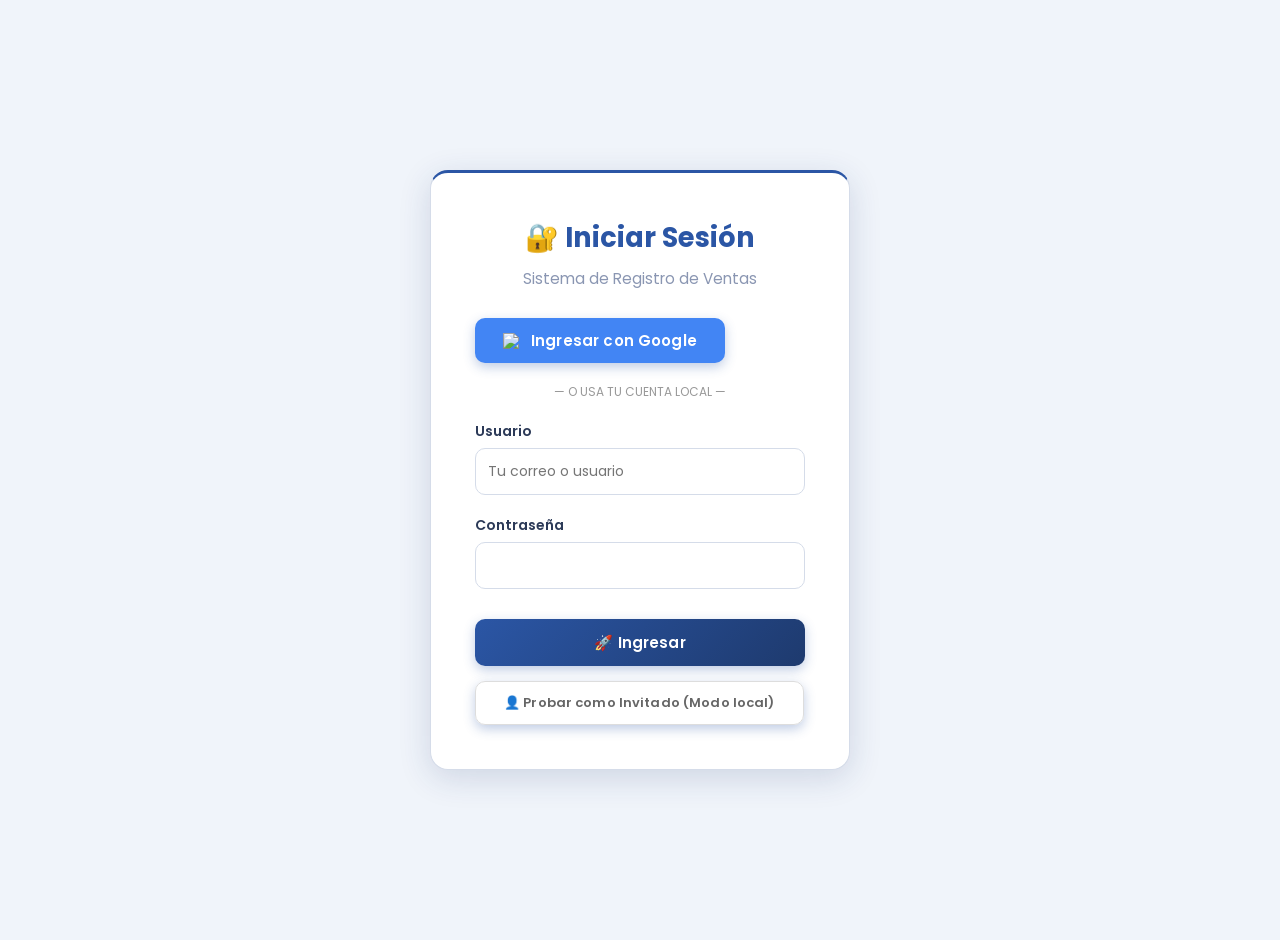
==== index.html @ 80080ee1 "Add files via upload" ====
<!DOCTYPE html>
<html lang="es">
<head>
    <meta charset="UTF-8">
    <meta name="viewport" content="width=device-width, initial-scale=1.0">
    <title>Sistema de Registro de Ventas - Tecnología (Integrado)</title>
    <link rel="preconnect" href="https://fonts.googleapis.com">
    <link rel="preconnect" href="https://fonts.gstatic.com" crossorigin>
    <link href="https://fonts.googleapis.com/css2?family=Inter:wght@400;500;600;700&family=Montserrat:wght@400;500;600;700&family=Poppins:wght@400;500;600;700;800&family=Roboto:wght@400;500;700&display=swap" rel="stylesheet">
    <script src="https://cdnjs.cloudflare.com/ajax/libs/xlsx/0.18.5/xlsx.full.min.js"></script>
    <script src="https://cdnjs.cloudflare.com/ajax/libs/jspdf/2.5.1/jspdf.umd.min.js"></script>
    <script src="https://cdn.jsdelivr.net/npm/chart.js@3.9.1/dist/chart.min.js"></script>
    <script src="https://cdn.jsdelivr.net/npm/sweetalert2@11"></script>
    <link rel="stylesheet" type="text/css" href="https://cdn.jsdelivr.net/npm/toastify-js/src/toastify.min.css">
    <script type="text/javascript" src="https://cdn.jsdelivr.net/npm/toastify-js"></script>
    <script src="https://www.gstatic.com/firebasejs/8.10.1/firebase-app.js"></script>
    <script src="https://www.gstatic.com/firebasejs/8.10.1/firebase-auth.js"></script>
    <script src="https://www.gstatic.com/firebasejs/8.10.1/firebase-firestore.js"></script>
    <style>
        /* ============================================================
           DESIGN SYSTEM — VARIABLES LIGHT/DARK
           ============================================================ */
        :root {
            /* Light Mode (default) */
            --bg-body:       #F0F4FA;
            --bg-container:  #FFFFFF;
            --bg-surface:    #F7F9FC;
            --bg-surface2:   #EEF2F8;
            --bg-header:     linear-gradient(135deg, #1E3A6E 0%, #2B56A5 100%);
            --bg-sidebar:    #FFFFFF;
            --bg-sidebar-hd: linear-gradient(135deg, #1E3A6E 0%, #2B56A5 100%);
            --bg-thead:      linear-gradient(135deg, #1E3A6E 0%, #2B56A5 100%);
            --bg-input:      #FFFFFF;
            --bg-card:       linear-gradient(145deg,#EEF4FF,#DDEAFF);
            --bg-tab-bar:    #F0F4FA;
            --bg-search:     #F0F4FA;
            --bg-autocomplete: #FFFFFF;
            --bg-reporte:    #FFFFFF;
            --bg-grafico:    #FFFFFF;
            --bg-rentab:     #FFFFFF;
            --bg-gasto-item: #FFFFFF;
            --bg-prod-rent:  #FFFFFF;
            --bg-cliente-card: #FFFFFF;
            --bg-cliente-stat: #F0F4FA;
            --bg-tag-bar:    #F0F4FA;
            --bg-compra-form:#EEF4FF;
            --bg-cot-tot:    linear-gradient(135deg,#F7F9FC,#EEF4FF);
            --bg-os-card:    #FFFFFF;
            --bg-btn-preset: #F0F4FA;
            --bg-btn-preset-hover: #E2E8F5;

            --border:        #D5DCE9;
            --border-focus:  #2B56A5;
            --border-table:  #E2E8F5;
            --border-tab-bar:#D5DCE9;
            --border-card:   rgba(43,86,165,0.12);

            --text-primary:  #1A2340;
            --text-secondary:#4A5878;
            --text-muted:    #8A96B2;
            --text-white:    #FFFFFF;
            --text-on-card:  #1A2340;
            --text-label:    #2C3A58;
            --text-link:     #2B56A5;
            --text-small:    #6B7897;

            --primary:       #2B56A5;
            --primary-dark:  #1E3A6E;
            --primary-light: #EEF4FF;
            --accent:        #3B82F6;
            --success:       #16A34A;
            --success-bg:    #DCFCE7;
            --warning:       #CA8A04;
            --warning-bg:    #FEF9C3;
            --danger:        #DC2626;
            --danger-bg:     #FEE2E2;
            --info:          #0284C7;
            --info-bg:       #E0F2FE;

            --shadow-sm:     0 1px 4px rgba(30,58,110,0.08);
            --shadow-md:     0 4px 16px rgba(30,58,110,0.12);
            --shadow-lg:     0 8px 32px rgba(30,58,110,0.16);
            --shadow-btn:    0 4px 12px rgba(43,86,165,0.30);
            --shadow-card:   0 4px 18px rgba(30,58,110,0.10);

            --radius-sm:     6px;
            --radius-md:     10px;
            --radius-lg:     14px;
            --radius-xl:     18px;

            --sidebar-item-hover-bg: #EEF4FF;
            --sidebar-item-hover-c:  #2B56A5;
            --sidebar-item-active-bg:#E0ECFF;
            --sidebar-item-active-c: #1E3A6E;
            --sidebar-item-active-bd:#2B56A5;

            --tr-hover:      #F0F5FF;
            --scroll-track:  #E8EDF6;
            --scroll-thumb:  #AABCE0;
            --toggle-bg:     #2B56A5;
        }

        [data-theme="dark"] {
            --bg-body:       #0B0E17;
            --bg-container:  #111827;
            --bg-surface:    #161E2E;
            --bg-surface2:   #1C2538;
            --bg-header:     linear-gradient(135deg, #050810 0%, #0D1526 100%);
            --bg-sidebar:    #111827;
            --bg-sidebar-hd: linear-gradient(135deg, #050810 0%, #0D1526 100%);
            --bg-thead:      linear-gradient(135deg, #0D1526 0%, #152040 100%);
            --bg-input:      #1C2538;
            --bg-card:       linear-gradient(145deg,#162036,#0F1829);
            --bg-tab-bar:    #0D1120;
            --bg-search:     #161E2E;
            --bg-autocomplete:#1C2538;
            --bg-reporte:    #161E2E;
            --bg-grafico:    #161E2E;
            --bg-rentab:     #161E2E;
            --bg-gasto-item: #1C2538;
            --bg-prod-rent:  #1C2538;
            --bg-cliente-card:#161E2E;
            --bg-cliente-stat:#1C2538;
            --bg-tag-bar:    #0D1120;
            --bg-compra-form:#1C2538;
            --bg-cot-tot:    linear-gradient(135deg,#1C2538,#162036);
            --bg-os-card:    #161E2E;
            --bg-btn-preset: #1C2538;
            --bg-btn-preset-hover: #232E45;

            --border:        #253047;
            --border-focus:  #4F8EF7;
            --border-table:  #253047;
            --border-tab-bar:#1E2D4A;
            --border-card:   rgba(79,142,247,0.12);

            --text-primary:  #E8EEF8;
            --text-secondary:#9AAAC8;
            --text-muted:    #5C6E90;
            --text-white:    #FFFFFF;
            --text-on-card:  #E8EEF8;
            --text-label:    #A8B8D8;
            --text-link:     #4F8EF7;
            --text-small:    #6C7E9C;

            --primary:       #4F8EF7;
            --primary-dark:  #2563EB;
            --primary-light: #162036;
            --accent:        #60A5FA;
            --success:       #22C55E;
            --success-bg:    #052E16;
            --warning:       #FBBF24;
            --warning-bg:    #1C1200;
            --danger:        #F87171;
            --danger-bg:     #1C0505;
            --info:          #38BDF8;
            --info-bg:       #0C1F2E;

            --shadow-sm:     0 1px 4px rgba(0,0,0,0.35);
            --shadow-md:     0 4px 16px rgba(0,0,0,0.45);
            --shadow-lg:     0 8px 40px rgba(0,0,0,0.55);
            --shadow-btn:    0 4px 16px rgba(37,99,235,0.40);
            --shadow-card:   0 4px 24px rgba(0,0,0,0.40);

            --sidebar-item-hover-bg: #1C2D4A;
            --sidebar-item-hover-c:  #4F8EF7;
            --sidebar-item-active-bg:#162036;
            --sidebar-item-active-c: #60A5FA;
            --sidebar-item-active-bd:#4F8EF7;

            --tr-hover:      #1A2540;
            --scroll-track:  #1C2538;
            --scroll-thumb:  #2E4070;
            --toggle-bg:     #4F8EF7;
        }

        /* ============================================================
           RESET & BASE
           ============================================================ */
        *{margin:0;padding:0;box-sizing:border-box;}
        html{scroll-behavior:smooth;}

        body{
            font-family:'Poppins','Segoe UI',Tahoma,sans-serif;
            background:var(--bg-body);
            min-height:100vh;
            padding:20px;
            color:var(--text-primary);
            transition:background 0.35s ease, color 0.35s ease;
        }

        /* Scrollbar */
        ::-webkit-scrollbar{width:7px;height:7px;}
        ::-webkit-scrollbar-track{background:var(--scroll-track);}
        ::-webkit-scrollbar-thumb{background:var(--scroll-thumb);border-radius:4px;}

        /* ============================================================
           THEME TOGGLE BUTTON
           ============================================================ */
        #theme-toggle-btn{
            position:absolute;top:20px;right:190px;
            background:rgba(255,255,255,0.15);
            border:2px solid rgba(255,255,255,0.5);
            color:white;
            padding:7px 14px;
            border-radius:50px;
            cursor:pointer;
            font-size:14px;
            font-family:'Poppins',sans-serif;
            font-weight:600;
            display:flex;align-items:center;gap:6px;
            transition:background 0.25s, box-shadow 0.25s;
            white-space:nowrap;
            z-index:10;
        }
        #theme-toggle-btn:hover{background:rgba(255,255,255,0.28);box-shadow:0 4px 12px rgba(0,0,0,0.25);transform:none;}
        .toggle-track{
            width:36px;height:20px;border-radius:10px;
            background:var(--toggle-bg);
            position:relative;transition:background 0.3s;
            border:2px solid rgba(255,255,255,0.4);
            flex-shrink:0;
        }
        .toggle-thumb{
            position:absolute;top:2px;left:2px;
            width:12px;height:12px;border-radius:50%;
            background:white;transition:left 0.3s;
        }
        [data-theme="dark"] .toggle-thumb{left:18px;}

        /* ============================================================
           CONTAINER & HEADER
           ============================================================ */
        .container{
            max-width:1600px;margin:0 auto;
            background:var(--bg-container);
            border-radius:var(--radius-xl);
            box-shadow:var(--shadow-lg);
            overflow:hidden;
            transition:background 0.35s ease;
            border:1px solid var(--border);
        }
        header{
            background:var(--bg-header);
            color:var(--text-white);
            padding:30px;
            text-align:center;
            position:relative;
        }
        header::after{
            content:'';position:absolute;bottom:0;left:0;right:0;height:3px;
            background:linear-gradient(90deg, transparent 0%, rgba(255,255,255,0.4) 50%, transparent 100%);
        }
        header h1{
            margin-bottom:5px;font-family:'Poppins',sans-serif;font-weight:700;
            font-size:1.8em;letter-spacing:-0.01em;
        }
        header p{opacity:0.8;font-size:0.95em;}
        .logo-superior{position:absolute;top:35px;left:110px;z-index:80;width:100px;height:100px;border-radius:50%;border:3px solid rgba(255,255,255,0.4);}

        /* ============================================================
           BUTTONS
           ============================================================ */
        button{
            background:linear-gradient(135deg, var(--primary) 0%, var(--primary-dark) 100%);
            color:var(--text-white);
            padding:11px 28px;border:none;
            border-radius:var(--radius-md);
            font-size:15px;font-weight:600;
            font-family:'Poppins',sans-serif;
            cursor:pointer;
            transition:transform 0.2s, box-shadow 0.2s, filter 0.2s;
            box-shadow:var(--shadow-btn);
            letter-spacing:0.01em;
        }
        button:hover{transform:translateY(-2px);filter:brightness(1.1);box-shadow:0 6px 20px rgba(43,86,165,0.38);}
        button:active{transform:translateY(0);filter:brightness(0.97);}

        .btn-secondary{
            background:linear-gradient(135deg,#6B7897 0%,#4A5878 100%);
            margin-left:10px;
            box-shadow:0 4px 12px rgba(74,88,120,0.25);
        }
        .btn-secondary:hover{box-shadow:0 6px 18px rgba(74,88,120,0.38);}

        .logout-btn{
            position:absolute;top:20px;right:20px;
            background:rgba(255,255,255,0.15);color:white;
            border:2px solid rgba(255,255,255,0.5);padding:8px 20px;
            border-radius:var(--radius-md);cursor:pointer;font-size:14px;font-weight:600;
            transition:all 0.3s;box-shadow:none;
        }
        .logout-btn:hover{background:white;color:var(--primary-dark);transform:none;box-shadow:var(--shadow-md);}

        .small-btn{
            background:linear-gradient(135deg,var(--success) 0%,#15803D 100%);
            padding:6px 10px;border-radius:var(--radius-sm);
            font-size:12px;margin-left:6px;
            box-shadow:0 2px 8px rgba(22,163,74,0.25);
        }
        .small-btn:hover{box-shadow:0 4px 12px rgba(22,163,74,0.38);}
        .small-btn.gray{
            background:linear-gradient(135deg,#6B7897 0%,#4A5878 100%);
            box-shadow:0 2px 8px rgba(74,88,120,0.20);
        }

        .delete-btn{
            background:linear-gradient(135deg,var(--danger) 0%,#B91C1C 100%);
            color:white;border:none;padding:6px 12px;
            border-radius:var(--radius-sm);cursor:pointer;font-size:12px;
            box-shadow:0 2px 8px rgba(220,38,38,0.25);
            transition:transform 0.15s,box-shadow 0.15s,filter 0.15s;
        }
        .delete-btn:hover{filter:brightness(1.1);transform:translateY(-1px);}

        .btn-pago{
            background:linear-gradient(135deg,var(--info) 0%,#0369A1 100%);
            color:white;padding:6px 12px;border:none;
            border-radius:var(--radius-sm);cursor:pointer;font-size:12px;margin-left:6px;
            box-shadow:0 2px 8px rgba(2,132,199,0.25);
        }
        .btn-pago:hover{filter:brightness(1.1);}

        /* ============================================================
           SIDEBAR
           ============================================================ */
        .menu-overlay{display:none;position:fixed;inset:0;background:rgba(0,0,0,0.55);z-index:999;animation:fadeIn 0.2s ease;backdrop-filter:blur(2px);}
        .menu-overlay.open{display:block;}

        .sidebar-menu{
            position:fixed;top:0;left:0;height:100%;width:300px;
            background:var(--bg-sidebar);
            z-index:1000;
            transform:translateX(-100%);
            transition:transform 0.3s cubic-bezier(0.4,0,0.2,1);
            display:flex;flex-direction:column;
            box-shadow:4px 0 30px rgba(0,0,0,0.3);
            font-family:'Poppins',sans-serif;
            border-right:1px solid var(--border);
        }
        .sidebar-menu.open{transform:translateX(0);}

        .sidebar-header{
            background:var(--bg-sidebar-hd);color:white;
            padding:22px 20px 20px;
            display:flex;align-items:center;justify-content:space-between;
        }
        .sidebar-header span{font-weight:700;font-size:1.05em;letter-spacing:0.01em;}

        .sidebar-close-btn{
            background:rgba(255,255,255,0.15);border:2px solid rgba(255,255,255,0.5);
            color:white;width:32px;height:32px;border-radius:8px;cursor:pointer;
            font-size:16px;padding:0;display:flex;align-items:center;justify-content:center;
            transition:background 0.2s;box-shadow:none;
        }
        .sidebar-close-btn:hover{background:rgba(255,255,255,0.30);transform:none;box-shadow:none;}

        .sidebar-nav{overflow-y:auto;flex:1;padding:10px 0;}

        .sidebar-item{
            display:flex;align-items:center;justify-content:space-between;
            padding:13px 22px;cursor:pointer;font-size:14px;font-weight:500;
            color:var(--text-secondary);border:none;background:transparent;width:100%;text-align:left;
            transition:background 0.15s,color 0.15s;
            border-left:3px solid transparent;
        }
        .sidebar-item:hover{
            background:var(--sidebar-item-hover-bg);
            color:var(--sidebar-item-hover-c);
            transform:none;box-shadow:none;
        }
        .sidebar-item.active{
            background:var(--sidebar-item-active-bg);
            color:var(--sidebar-item-active-c);
            border-left:3px solid var(--sidebar-item-active-bd);
            font-weight:700;
        }
        .sidebar-item .item-left{display:flex;align-items:center;gap:12px;}
        .sidebar-item .item-icon{font-size:1.1em;width:24px;text-align:center;}
        .sidebar-item .arrow{font-size:12px;color:var(--text-muted);}
        .sidebar-item.active .arrow{color:var(--sidebar-item-active-bd);}

        .menu-toggle-btn{
            position:absolute;top:20px;left:20px;
            background:rgba(255,255,255,0.15);border:2px solid rgba(255,255,255,0.5);
            color:white;padding:8px 14px;border-radius:var(--radius-md);cursor:pointer;
            font-size:20px;font-weight:600;transition:background 0.2s;
        }
        .menu-toggle-btn:hover{background:rgba(255,255,255,0.28);transform:none;box-shadow:none;}

        /* ============================================================
           TAB INDICATOR BAR
           ============================================================ */
        .tab-indicator-bar{
            background:var(--bg-tab-bar);
            border-bottom:1px solid var(--border-tab-bar);
            padding:13px 22px;
            display:flex;align-items:center;gap:10px;
            font-size:13px;font-weight:600;
            color:var(--primary);
            transition:background 0.35s,border-color 0.35s;
        }
        .tab-indicator-bar .tab-breadcrumb{color:var(--text-muted);font-weight:500;}
        .tab-indicator-bar .tab-breadcrumb span{color:var(--primary);font-weight:700;}
        .tab-indicator-bar .open-menu-link{
            margin-left:auto;background:var(--primary);color:white;border:none;
            padding:7px 16px;border-radius:var(--radius-sm);font-size:13px;
            cursor:pointer;font-weight:600;display:flex;align-items:center;gap:6px;
            box-shadow:var(--shadow-btn);
        }
        .tab-indicator-bar .open-menu-link:hover{filter:brightness(1.1);transform:none;box-shadow:var(--shadow-md);}

        /* ============================================================
           TAB CONTENT
           ============================================================ */
        .tabs{display:none;}.tab{display:none;}
        .tab-content{display:none;padding:32px;}
        .tab-content.active{display:block;}

        /* ============================================================
           FORMS & INPUTS
           ============================================================ */
        .form-group{margin-bottom:20px;position:relative;}
        .form-row{display:grid;grid-template-columns:1fr 1fr;gap:20px;margin-bottom:20px;}

        label{display:block;margin-bottom:6px;font-weight:600;color:var(--text-label);font-size:14px;}
        small{color:var(--text-small);font-size:12px;}

        input,select,textarea{
            width:100%;padding:11px 14px;
            border:1.5px solid var(--border);
            border-radius:var(--radius-sm);
            font-size:14px;font-family:'Poppins',sans-serif;
            background:var(--bg-input);
            color:var(--text-primary);
            transition:border-color 0.25s, box-shadow 0.25s, background 0.35s;
        }
        input:focus,select:focus,textarea:focus{
            outline:none;
            border-color:var(--border-focus);
            box-shadow:0 0 0 3px rgba(43,86,165,0.15);
        }
        [data-theme="dark"] input:focus,
        [data-theme="dark"] select:focus,
        [data-theme="dark"] textarea:focus{box-shadow:0 0 0 3px rgba(79,142,247,0.20);}
        textarea{resize:vertical;min-height:80px;}

        .error-input{border:2px solid var(--danger)!important;background:var(--danger-bg)!important;}
        .precio-inline{width:80px;border:none;background:transparent;font-weight:700;color:var(--success);}
        .precio-inline:focus{outline:2px solid var(--primary);background:var(--bg-surface);}

        /* ============================================================
           AUTOCOMPLETE
           ============================================================ */
        .autocomplete-items{
            position:absolute;border:1.5px solid var(--border);
            border-top:none;z-index:99;top:100%;left:0;right:0;
            max-height:200px;overflow-y:auto;
            background:var(--bg-autocomplete);
            border-radius:0 0 var(--radius-md) var(--radius-md);
            box-shadow:var(--shadow-md);
        }
        .autocomplete-items div{
            padding:10px 14px;cursor:pointer;
            background:var(--bg-autocomplete);
            border-bottom:1px solid var(--border);
            color:var(--text-primary);font-size:14px;
            transition:background 0.15s;
        }
        .autocomplete-items div:hover{background:var(--sidebar-item-hover-bg);}
        .autocomplete-active{background:var(--primary)!important;color:white!important;}

        /* ============================================================
           SEARCH / FILTER
           ============================================================ */
        .search-filter-container{
            background:var(--bg-search);padding:20px;
            border-radius:var(--radius-md);margin-bottom:20px;
            box-shadow:var(--shadow-sm);
            border:1px solid var(--border);
            transition:background 0.35s;
        }
        .filter-row{display:grid;grid-template-columns:repeat(auto-fit,minmax(200px,1fr));gap:15px;margin-top:15px;}
        .search-box{position:relative;}
        .search-box input{padding-left:38px;}
        .search-icon{position:absolute;left:12px;top:50%;transform:translateY(-50%);color:var(--text-muted);font-size:16px;}
        .results-counter{
            background:var(--primary);color:white;
            padding:7px 16px;border-radius:50px;
            display:inline-block;margin-top:10px;font-weight:600;font-size:13px;
            box-shadow:var(--shadow-btn);
        }

        /* ============================================================
           CARDS (summary cards)
           ============================================================ */
        .summary-cards{display:grid;grid-template-columns:repeat(auto-fit,minmax(220px,1fr));gap:20px;margin-bottom:28px;}

        .card{
            background:var(--bg-card);
            padding:22px;border-radius:var(--radius-lg);
            box-shadow:var(--shadow-card);
            border:1px solid var(--border-card);
            transition:transform 0.2s, box-shadow 0.2s, background 0.35s;
            position:relative;overflow:hidden;
        }
        .card::before{
            content:'';position:absolute;top:0;right:0;
            width:80px;height:80px;border-radius:50%;
            background:rgba(43,86,165,0.08);
            transform:translate(20px,-20px);
        }
        .card:hover{transform:translateY(-4px);box-shadow:var(--shadow-lg);}
        .card h3{color:var(--text-secondary);font-size:0.82em;margin-bottom:10px;text-transform:uppercase;letter-spacing:0.06em;font-weight:600;}
        .card .value{font-size:2em;font-weight:700;color:var(--primary);letter-spacing:-0.02em;}

        /* ============================================================
           TABLES
           ============================================================ */
        table{width:100%;border-collapse:collapse;margin-top:20px;border-radius:var(--radius-md);overflow:hidden;box-shadow:var(--shadow-sm);}
        thead{background:var(--bg-thead);color:white;}
        th,td{padding:13px 15px;text-align:left;border-bottom:1px solid var(--border-table);font-family:'Poppins',sans-serif;font-size:14px;}
        th{font-weight:600;letter-spacing:0.03em;font-size:13px;}
        tbody tr:hover{background:var(--tr-hover);}
        td[onclick]{transition:all 0.2s ease;}
        td[onclick]:hover{background:var(--primary-light)!important;}

        /* ============================================================
           TYPOGRAPHY
           ============================================================ */
        h2,h3,.section-title{font-family:'Poppins',sans-serif;}
        h2{color:var(--text-primary);font-size:1.4em;font-weight:700;}
        h3{color:var(--text-primary);}

        /* ============================================================
           MESSAGES
           ============================================================ */
        .success-msg{background:var(--success);color:white;padding:15px;border-radius:var(--radius-md);margin-bottom:20px;display:none;font-weight:500;}
        .success-msg.show{display:block;animation:slideDown 0.3s ease;}
        .error-message{background:var(--danger);color:white;padding:12px;border-radius:var(--radius-md);margin-bottom:20px;display:none;}

        @keyframes slideDown{from{opacity:0;transform:translateY(-10px);}to{opacity:1;transform:translateY(0);}}
        @keyframes fadeIn{from{opacity:0;}to{opacity:1;}}
        @keyframes pulse{0%,100%{opacity:1}50%{opacity:.4}}

        /* ============================================================
           LOGIN
           ============================================================ */
        .login-container{display:flex;align-items:center;justify-content:center;min-height:100vh;padding:20px;}
        .login-box{
            background:var(--bg-container);
            padding:44px;border-radius:var(--radius-xl);
            box-shadow:var(--shadow-lg);
            max-width:420px;width:100%;
            border:1px solid var(--border);
            border-top:3px solid var(--primary);
        }
        .login-box h1{color:var(--primary);margin-bottom:8px;text-align:center;font-size:1.7em;font-weight:700;}
        .login-box p{text-align:center;color:var(--text-muted);margin-bottom:28px;font-size:0.95em;}
        .login-form input{width:100%;padding:12px;border:1.5px solid var(--border);border-radius:var(--radius-md);font-size:14px;background:var(--bg-input);color:var(--text-primary);}
        .login-form button{width:100%;padding:12px;margin-top:10px;}

        /* ============================================================
           BADGES & STATUS
           ============================================================ */
        .badge{display:inline-block;padding:4px 10px;border-radius:50px;font-size:0.82em;font-weight:600;}
        .badge-success{background:var(--success-bg);color:var(--success);}
        .badge-warning{background:var(--warning-bg);color:var(--warning);}
        .badge-danger{background:var(--danger-bg);color:var(--danger);}
        .badge-info{background:var(--info-bg);color:var(--info);}

        .estado-pagado{background:var(--success-bg);color:var(--success);padding:4px 10px;border-radius:4px;font-weight:700;font-size:0.82em;}
        .estado-pendiente{background:var(--warning-bg);color:var(--warning);padding:4px 10px;border-radius:4px;font-weight:700;font-size:0.82em;}

        .dias-pendiente{padding:6px 12px;border-radius:var(--radius-sm);font-weight:600;display:inline-block;}
        .dias-nuevo{background:var(--info-bg);color:var(--info);}
        .dias-medio{background:var(--warning-bg);color:var(--warning);}
        .dias-alto{background:var(--danger-bg);color:var(--danger);}

        /* ============================================================
           CLIENTES
           ============================================================ */
        .cliente-card{
            background:var(--bg-cliente-card);border:1.5px solid var(--border);
            border-radius:var(--radius-md);padding:20px;margin-bottom:14px;
            transition:all 0.25s;position:relative;
        }
        .cliente-card:hover{border-color:var(--primary);box-shadow:var(--shadow-md);transform:translateY(-2px);}
        .cliente-header{display:flex;justify-content:space-between;align-items:center;margin-bottom:14px;flex-wrap:wrap;gap:10px;}
        .cliente-nombre{font-size:1.2em;font-weight:700;color:var(--text-primary);}
        .cliente-info{display:grid;grid-template-columns:repeat(auto-fit,minmax(150px,1fr));gap:10px;margin-bottom:14px;}
        .cliente-info-item{font-size:0.88em;color:var(--text-secondary);}
        .cliente-info-item strong{color:var(--text-primary);}
        .cliente-stats{display:grid;grid-template-columns:repeat(auto-fit,minmax(140px,1fr));gap:10px;margin:14px 0;}
        .cliente-stat{background:var(--bg-cliente-stat);padding:12px;border-radius:var(--radius-sm);text-align:center;border:1px solid var(--border);}
        .cliente-stat-label{font-size:0.82em;color:var(--text-muted);margin-bottom:4px;}
        .cliente-stat-value{font-size:1.4em;font-weight:700;color:var(--primary);}
        .cliente-stat-value.pendiente{color:var(--danger);}
        .cliente-actions{display:flex;gap:8px;flex-wrap:wrap;}

        /* ============================================================
           REPORTES
           ============================================================ */
        .reporte-container{
            background:var(--bg-reporte);padding:28px;border-radius:var(--radius-md);
            box-shadow:var(--shadow-sm);margin-bottom:28px;
            border:1px solid var(--border);
        }
        .date-range-selector{display:flex;gap:15px;align-items:center;margin-bottom:24px;flex-wrap:wrap;}
        .preset-buttons{display:flex;gap:8px;flex-wrap:wrap;}
        .preset-btn{
            background:var(--bg-btn-preset);color:var(--text-secondary);
            border:1.5px solid var(--border);padding:8px 16px;border-radius:var(--radius-md);
            font-size:13px;cursor:pointer;transition:all 0.2s;font-weight:600;
        }
        .preset-btn:hover{background:var(--bg-btn-preset-hover);border-color:var(--primary);}
        .preset-btn.active{background:var(--primary);color:white;border-color:var(--primary);box-shadow:var(--shadow-btn);}

        .comparacion-card{
            display:flex;justify-content:space-between;align-items:center;
            padding:20px;
            background:linear-gradient(135deg,var(--primary-dark) 0%, var(--primary) 100%);
            color:white;border-radius:var(--radius-md);margin-bottom:20px;
        }
        .indicador-crecimiento{display:flex;align-items:center;gap:8px;font-size:1.2em;font-weight:bold;}
        .indicador-crecimiento.positivo{color:#4ADE80;}
        .indicador-crecimiento.negativo{color:#F87171;}
        .indicador-crecimiento.neutral{color:rgba(255,255,255,0.7);}

        .grafico-container{
            background:var(--bg-grafico);padding:24px;border-radius:var(--radius-md);
            box-shadow:var(--shadow-sm);margin-bottom:24px;
            border:1px solid var(--border);
        }
        .grafico-titulo{font-size:1.1em;font-weight:600;color:var(--text-primary);margin-bottom:18px;display:flex;justify-content:space-between;align-items:center;}
        .grafico-wrapper{position:relative;height:350px;}
        .grafico-grid{display:grid;grid-template-columns:repeat(auto-fit,minmax(450px,1fr));gap:24px;margin-bottom:24px;}

        /* ============================================================
           GASTOS
           ============================================================ */
        .gasto-item{
            display:flex;justify-content:space-between;align-items:center;
            padding:14px;background:var(--bg-gasto-item);
            border:1.5px solid var(--border);border-radius:var(--radius-sm);
            margin-bottom:10px;transition:all 0.25s;
        }
        .gasto-item:hover{border-color:var(--danger);box-shadow:var(--shadow-sm);}
        .gasto-categoria{display:inline-block;padding:4px 12px;border-radius:50px;font-size:0.82em;font-weight:600;background:var(--bg-surface2);color:var(--text-secondary);}
        .gasto-categoria.alquiler{background:var(--warning-bg);color:var(--warning);}
        .gasto-categoria.servicios{background:var(--info-bg);color:var(--info);}
        .gasto-categoria.sueldos{background:var(--danger-bg);color:var(--danger);}
        .gasto-categoria.compras{background:var(--success-bg);color:var(--success);}
        .gasto-categoria.mantenimiento{background:#EDE9FE;color:#7C3AED;}
        [data-theme="dark"] .gasto-categoria.mantenimiento{background:#1E1040;color:#A78BFA;}
        .gasto-categoria.otros{background:var(--bg-surface2);color:var(--text-secondary);}

        /* ============================================================
           RENTABILIDAD
           ============================================================ */
        .rentabilidad-grid{display:grid;grid-template-columns:repeat(auto-fit,minmax(280px,1fr));gap:20px;margin-bottom:28px;}
        .rentabilidad-card{
            background:var(--bg-rentab);padding:20px;border-radius:var(--radius-md);
            box-shadow:var(--shadow-sm);border-left:4px solid var(--primary);
            border:1px solid var(--border);border-left:4px solid var(--primary);
            transition:transform 0.2s,box-shadow 0.2s;
        }
        .rentabilidad-card:hover{transform:translateY(-2px);box-shadow:var(--shadow-md);}
        .rentabilidad-label{font-size:0.88em;color:var(--text-muted);margin-bottom:8px;}
        .rentabilidad-valor{font-size:2em;font-weight:700;color:var(--text-primary);}
        .rentabilidad-valor.positivo{color:var(--success);}
        .rentabilidad-valor.negativo{color:var(--danger);}

        .producto-rentable{
            display:flex;justify-content:space-between;align-items:center;
            padding:14px;background:var(--bg-prod-rent);
            border:1.5px solid var(--border);border-radius:var(--radius-sm);
            margin-bottom:10px;transition:all 0.25s;
        }
        .producto-rentable:hover{border-color:var(--success);box-shadow:var(--shadow-sm);}
        .producto-rentable .ganancia{font-size:1.2em;font-weight:700;color:var(--success);}

        .progress-bar-container{width:100%;height:26px;background:var(--bg-surface2);border-radius:50px;overflow:hidden;position:relative;}
        .progress-bar-fill{height:100%;background:linear-gradient(135deg,var(--success) 0%,#10B981 100%);display:flex;align-items:center;justify-content:center;color:white;font-weight:600;font-size:13px;transition:width 0.5s ease;}
        .progress-bar-fill.warning{background:linear-gradient(135deg,#F59E0B 0%,#D97706 100%);}
        .progress-bar-fill.danger{background:linear-gradient(135deg,var(--danger) 0%,#B91C1C 100%);}

        /* ============================================================
           ÓRDENES DE SERVICIO
           ============================================================ */
        .os-foto-thumb{position:relative;width:90px;height:90px;border-radius:var(--radius-sm);overflow:hidden;border:2px solid var(--border);cursor:pointer;transition:transform 0.2s,box-shadow 0.2s;}
        .os-foto-thumb:hover{transform:scale(1.05);box-shadow:var(--shadow-md);}
        .os-foto-thumb img{width:100%;height:100%;object-fit:cover;display:block;}
        .os-foto-thumb .os-foto-del{position:absolute;top:3px;right:3px;background:rgba(220,38,38,0.88);color:white;border:none;border-radius:50%;width:20px;height:20px;font-size:11px;cursor:pointer;display:flex;align-items:center;justify-content:center;font-weight:700;line-height:1;padding:0;transition:background 0.15s;}
        .os-foto-thumb .os-foto-del:hover{background:var(--danger);transform:none;box-shadow:none;}
        #os-lightbox{display:none;position:fixed;inset:0;background:rgba(0,0,0,0.92);z-index:9999;align-items:center;justify-content:center;flex-direction:column;}
        #os-lightbox.open{display:flex;}
        #os-lightbox img{max-width:90vw;max-height:82vh;border-radius:var(--radius-md);box-shadow:0 8px 40px rgba(0,0,0,0.7);}
        #os-lightbox-close{position:absolute;top:18px;right:22px;background:rgba(255,255,255,0.12);border:2px solid rgba(255,255,255,0.4);color:white;font-size:22px;border-radius:var(--radius-sm);padding:4px 12px;cursor:pointer;font-weight:700;}
        #os-lightbox-nav{display:flex;gap:20px;margin-top:14px;}
        #os-lightbox-nav button{background:rgba(255,255,255,0.12);border:2px solid rgba(255,255,255,0.3);color:white;padding:8px 22px;border-radius:var(--radius-sm);font-size:16px;cursor:pointer;}
        #os-lightbox-nav button:hover{background:rgba(255,255,255,0.22);transform:none;box-shadow:none;}
        #os-lightbox-counter{color:rgba(255,255,255,0.6);font-size:13px;margin-top:8px;}
        .os-estado{display:inline-block;padding:4px 10px;border-radius:50px;font-size:0.8em;font-weight:700;}
        .os-orden-card{
            background:var(--bg-os-card);border:1.5px solid var(--border);
            border-radius:var(--radius-md);padding:18px 20px;margin-bottom:12px;
            transition:all 0.22s;position:relative;
        }
        .os-orden-card:hover{border-color:var(--primary);box-shadow:var(--shadow-md);transform:translateY(-2px);}
        .os-orden-card.estado-Listo{border-left:4px solid var(--success);}
        .os-orden-card.estado-Entregado{border-left:4px solid #10B981;opacity:0.85;}
        .os-orden-card.estado-Pendiente{border-left:4px solid var(--warning);}

        /* ============================================================
           MÓDULOS EXTRA
           ============================================================ */
        .compra-item-form{display:grid;grid-template-columns:120px 1fr 80px 100px auto;gap:10px;align-items:end;margin-bottom:12px;padding:12px;background:var(--bg-compra-form);border-radius:var(--radius-sm);border:1px solid var(--border);}
        .cot-totales{background:var(--bg-cot-tot);padding:15px;border-radius:var(--radius-md);margin-top:10px;border:1px solid var(--border);}
        .cot-totales div{display:flex;justify-content:space-between;margin-bottom:6px;color:var(--text-primary);}
        .cot-totales .total-final{font-size:1.15em;font-weight:700;color:var(--primary);border-top:1.5px solid var(--border);padding-top:8px;margin-top:6px;}

        /* Swal buttons */
        .swal-btn-combinar{background:linear-gradient(135deg,var(--success) 0%,#10B981 100%)!important;border:none!important;}
        .swal-btn-reemplazar{background:linear-gradient(135deg,#F59E0B 0%,#D97706 100%)!important;border:none!important;}
        .swal-btn-cancelar{background:linear-gradient(135deg,var(--danger) 0%,#B91C1C 100%)!important;border:none!important;}

        /* Hidden */
        .hidden{display:none!important;}

        /* ============================================================
           GENERADOR DE SKU
           ============================================================ */
        .sku-generator-grid{display:grid;grid-template-columns:repeat(auto-fit,minmax(280px,1fr));gap:18px;margin-bottom:22px;}
        .sku-field-wrap{position:relative;}
        .sku-field-wrap label{display:block;font-weight:600;font-size:13px;color:var(--text-label);margin-bottom:5px;}
        .sku-field-wrap input{width:100%;padding:10px 14px;border:1.5px solid var(--border);border-radius:var(--radius-sm);font-size:14px;font-family:'Poppins',sans-serif;background:var(--bg-input);color:var(--text-primary);text-transform:uppercase;transition:border-color 0.25s,box-shadow 0.25s;}
        .sku-field-wrap input:focus{outline:none;border-color:var(--border-focus);box-shadow:0 0 0 3px rgba(43,86,165,0.15);}
        .sku-suggestions{position:absolute;top:100%;left:0;right:0;background:var(--bg-autocomplete);border:1.5px solid var(--border);border-top:none;border-radius:0 0 var(--radius-md) var(--radius-md);max-height:220px;overflow-y:auto;z-index:200;box-shadow:var(--shadow-md);display:none;}
        .sku-suggestions div{padding:9px 14px;cursor:pointer;font-size:13px;color:var(--text-primary);border-bottom:1px solid var(--border);transition:background 0.12s;text-transform:uppercase;}
        .sku-suggestions div:hover,.sku-suggestions div.active{background:var(--sidebar-item-hover-bg);color:var(--primary);}
        .sku-result-box{background:var(--bg-card);border:2px solid var(--primary);border-radius:var(--radius-lg);padding:24px 28px;margin-bottom:20px;display:flex;align-items:center;justify-content:space-between;flex-wrap:wrap;gap:14px;}
        .sku-result-label{font-size:13px;color:var(--text-muted);font-weight:600;margin-bottom:4px;}
        .sku-result-code{font-size:1.55em;font-weight:800;color:var(--primary);font-family:'Poppins',sans-serif;letter-spacing:0.04em;word-break:break-all;}
        .sku-actions{display:flex;gap:10px;flex-wrap:wrap;margin-bottom:20px;}
        .sku-btn-copy{background:linear-gradient(135deg,var(--success),#15803D);padding:10px 22px;border-radius:var(--radius-md);font-size:14px;font-weight:700;cursor:pointer;transition:all 0.2s;box-shadow:0 4px 12px rgba(22,163,74,0.3);}
        .sku-btn-copy:hover{filter:brightness(1.1);transform:translateY(-2px);}
        .sku-history{margin-top:24px;}
        .sku-history h3{font-size:15px;font-weight:700;color:var(--text-primary);margin-bottom:12px;}
        .sku-history-list{display:flex;flex-wrap:wrap;gap:8px;}
        .sku-chip{background:var(--primary-light);color:var(--primary);padding:6px 14px;border-radius:50px;font-size:13px;font-weight:700;cursor:pointer;border:1.5px solid var(--border-card);transition:all 0.15s;}
        .sku-chip:hover{background:var(--primary);color:white;}
        .sku-preview-table{width:100%;border-collapse:collapse;font-size:13px;margin-top:14px;}
        .sku-preview-table th{background:var(--bg-thead);color:white;padding:9px 12px;text-align:left;font-weight:600;}
        .sku-preview-table td{padding:9px 12px;border-bottom:1px solid var(--border-table);color:var(--text-primary);vertical-align:middle;}
        .sku-preview-table tr:hover td{background:var(--tr-hover);}
        .sku-badge{display:inline-block;background:var(--primary-light);color:var(--primary);padding:2px 10px;border-radius:50px;font-weight:700;font-size:12px;}

        /* ============================================================
           RESPONSIVE
           ============================================================ */
        @media(max-width:768px){
            .form-row{grid-template-columns:1fr;}
            header h1{font-size:1.3em;}
            table{font-size:12px;}
            th,td{padding:8px 5px;}
            .logout-btn{position:static;display:block;margin:10px auto 0;width:150px;}
            #theme-toggle-btn{position:static;margin-top:10px;display:inline-flex;}
        }
    </style>
</head>
<body>

    <div id="login-screen" class="login-container">
        <div class="login-box">
            <h1>🔐 Iniciar Sesión</h1>
            <p>Sistema de Registro de Ventas</p>
            <button onclick="Auth.loginConGoogle()" style="background:#4285F4;color:white;border:none;margin-bottom:20px;display:flex;align-items:center;justify-content:center;gap:10px;">
                <img src="https://cdn-icons-png.flaticon.com/512/2991/2991148.png" width="18"> Ingresar con Google
            </button>
            <div style="text-align:center;margin-bottom:20px;color:#999;font-size:12px;">— O USA TU CUENTA LOCAL —</div>
            <div id="error-login" class="error-message">Usuario o contraseña incorrectos</div>
            <form id="loginForm" class="login-form">
                <div class="form-group"><label for="username">Usuario</label><input type="text" id="username" placeholder="Tu correo o usuario"></div>
                <div class="form-group"><label for="password">Contraseña</label><input type="password" id="password"></div>
                <button type="submit">🚀 Ingresar</button>
            </form>
            <button onclick="Auth.entrarComoInvitado()" style="background:transparent;color:#666;border:1px solid #ddd;margin-top:15px;font-size:13px;">👤 Probar como Invitado (Modo local)</button>
        </div>
    </div>
    <div id="pending-screen" class="login-container hidden">
        <div class="login-box" style="max-width:480px;text-align:center;">
            <div style="font-size:4em;margin-bottom:15px;">⏳</div>
            <h1 style="color:#fd7e14;font-size:1.6em;margin-bottom:10px;">Acceso Pendiente</h1>
            <p style="color:#555;margin-bottom:20px;">Tu cuenta está esperando aprobación del administrador.</p>
            <div id="pending-user-info" style="background:#fff3cd;border:1px solid #ffc107;border-radius:10px;padding:15px;margin-bottom:20px;font-size:0.9em;color:#856404;"></div>
            <button onclick="Auth.cerrarSesion()" style="background:linear-gradient(135deg,#6c757d,#495057);width:100%;">🚪 Cerrar Sesión</button>
        </div>
    </div>
    <div id="denied-screen" class="login-container hidden">
        <div class="login-box" style="max-width:480px;text-align:center;">
            <div style="font-size:4em;margin-bottom:15px;">🚫</div>
            <h1 style="color:#dc3545;font-size:1.6em;margin-bottom:10px;">Acceso Denegado</h1>
            <p style="color:#555;margin-bottom:20px;">Tu solicitud de acceso fue rechazada por el administrador.</p>
            <div id="denied-user-info" style="background:#f8d7da;border:1px solid #f5c2c7;border-radius:10px;padding:15px;margin-bottom:20px;font-size:0.9em;color:#721c24;"></div>
            <button onclick="Auth.cerrarSesion()" style="background:linear-gradient(135deg,#dc3545,#c82333);width:100%;">🚪 Cerrar Sesión</button>
        </div>
    </div>
    <div id="main-screen" class="hidden">
        <div class="container">
            <header>
                <button class="menu-toggle-btn" onclick="SidebarMenu.toggle()" title="Menú">☰</button>
                <h1>📊 Sistema de Registro de Ventas</h1>
                <p>Gestión de Tecnología</p>
                <button class="logout-btn" onclick="Auth.cerrarSesion()">🚪 Cerrar Sesión</button>
                <button id="theme-toggle-btn" onclick="ThemeManager.toggle()" title="Cambiar modo">
                    <span id="theme-icon">🌙</span>
                    <span id="theme-label">Modo Oscuro</span>
                    <span class="toggle-track"><span class="toggle-thumb"></span></span>
                </button>
                <div id="firebase-sync-indicator" style="display:none;position:absolute;bottom:10px;right:20px;background:rgba(255,255,255,0.2);color:white;padding:5px 14px;border-radius:20px;font-size:12px;font-weight:600;align-items:center;gap:6px;">
                    <span style="display:inline-block;width:8px;height:8px;background:#7df;border-radius:50%;animation:pulse 1s infinite;"></span>
                    Sincronizando...
                </div>
            </header>

            <div class="menu-overlay" id="menuOverlay" onclick="SidebarMenu.close()"></div>
            <nav class="sidebar-menu" id="sidebarMenu">
                <div class="sidebar-header">
                    <span>📊 Menú Principal</span>
                    <button class="sidebar-close-btn" onclick="SidebarMenu.close()">✕</button>
                </div>
                <div class="sidebar-nav">
                    <button class="sidebar-item active" id="sidebarTab-registro" onclick="SidebarMenu.selectTab('registro')"><span class="item-left"><span class="item-icon">📝</span> Registro</span><span class="arrow">›</span></button>
                    <button class="sidebar-item" id="sidebarTab-historial" onclick="SidebarMenu.selectTab('historial')"><span class="item-left"><span class="item-icon">📋</span> Historial</span><span class="arrow">›</span></button>
                    <button class="sidebar-item" id="sidebarTab-cuentas-cobrar" onclick="SidebarMenu.selectTab('cuentas-cobrar')"><span class="item-left"><span class="item-icon">💰</span> Cuentas por Cobrar</span><span class="arrow">›</span></button>
                    <button class="sidebar-item" id="sidebarTab-clientes" onclick="SidebarMenu.selectTab('clientes')"><span class="item-left"><span class="item-icon">👥</span> Clientes</span><span class="arrow">›</span></button>
                    <button class="sidebar-item" id="sidebarTab-reportes" onclick="SidebarMenu.selectTab('reportes')"><span class="item-left"><span class="item-icon">📊</span> Reportes</span><span class="arrow">›</span></button>
                    <button class="sidebar-item" id="sidebarTab-gastos" onclick="SidebarMenu.selectTab('gastos')"><span class="item-left"><span class="item-icon">💸</span> Gastos</span><span class="arrow">›</span></button>
                    <button class="sidebar-item" id="sidebarTab-rentabilidad" onclick="SidebarMenu.selectTab('rentabilidad')"><span class="item-left"><span class="item-icon">📈</span> Rentabilidad</span><span class="arrow">›</span></button>
                    <button class="sidebar-item" id="sidebarTab-resumen" onclick="SidebarMenu.selectTab('resumen')"><span class="item-left"><span class="item-icon">📊</span> Resumen</span><span class="arrow">›</span></button>
                    <button class="sidebar-item" id="sidebarTab-inventario" onclick="SidebarMenu.selectTab('inventario')"><span class="item-left"><span class="item-icon">📦</span> Inventario</span><span class="arrow">›</span></button>
                    <button class="sidebar-item" id="sidebarTab-ordenes-servicio" onclick="SidebarMenu.selectTab('ordenes-servicio')"><span class="item-left"><span class="item-icon">🔧</span> Órdenes de Servicio</span><span class="arrow">›</span></button>
                    <button class="sidebar-item" id="sidebarTab-proveedores" onclick="SidebarMenu.selectTab('proveedores')"><span class="item-left"><span class="item-icon">🏭</span> Proveedores</span><span class="arrow">›</span></button>
                    <button class="sidebar-item" id="sidebarTab-compras" onclick="SidebarMenu.selectTab('compras')"><span class="item-left"><span class="item-icon">🛒</span> Compras</span><span class="arrow">›</span></button>
                    <button class="sidebar-item" id="sidebarTab-devoluciones" onclick="SidebarMenu.selectTab('devoluciones')"><span class="item-left"><span class="item-icon">↩️</span> Devoluciones</span><span class="arrow">›</span></button>
                    <button class="sidebar-item" id="sidebarTab-cotizaciones" onclick="SidebarMenu.selectTab('cotizaciones')"><span class="item-left"><span class="item-icon">📄</span> Cotizaciones</span><span class="arrow">›</span></button>
                    <button class="sidebar-item" id="sidebarTab-cierre-caja" onclick="SidebarMenu.selectTab('cierre-caja')"><span class="item-left"><span class="item-icon">🏧</span> Cierre de Caja</span><span class="arrow">›</span></button>
                    <button class="sidebar-item solo-admin" id="sidebarTab-usuarios" onclick="SidebarMenu.selectTab('usuarios')"><span class="item-left"><span class="item-icon">👨‍💼</span> Gestión de Usuarios</span><span class="arrow">›</span></button>
                </div>
            </nav>

            <div class="tab-indicator-bar">
                <span class="tab-breadcrumb">Sección actual: <span id="currentTabName">Registro</span></span>
                <button class="open-menu-link" onclick="SidebarMenu.open()">☰ Cambiar sección</button>
            </div>
            <!-- TAB: REGISTRO -->
            <div id="registro" class="tab-content active">
                <div class="success-msg" id="success-msg">✅ Venta registrada correctamente</div>
                <form id="ventaForm">
                    <div class="form-row">
                        <div class="form-group"><label for="fecha">Fecha *</label><input type="date" id="fecha" required></div>
                        <div class="form-group"><label for="categoria">Categoría *</label>
                            <select id="categoria" required><option value="">Seleccionar...</option><option>Laptops</option><option>Desktops</option><option>Accesorios</option><option>Periféricos</option><option>Componentes</option><option>Servicios</option><option>Otros</option></select>
                        </div>
                    </div>
                    <div class="form-group">
                        <label for="sku">SKU (Código de Producto)</label>
                        <div style="display:flex;gap:8px;align-items:center;">
                            <input type="text" id="sku" placeholder="Ej: SAMSUNG-LAPTOP-512GB-NEGRO" style="text-transform:uppercase;flex:1;">
                            <button type="button" onclick="SkuGen.togglePanel()" style="white-space:nowrap;padding:10px 16px;font-size:13px;background:linear-gradient(135deg,#7C3AED,#5B21B6);box-shadow:0 4px 12px rgba(124,58,237,0.3);">🏷️ Generar SKU</button>
                        </div>
                        <small>Escribe un SKU o usa el generador para crearlo automáticamente.</small>
                        <!-- PANEL INLINE GENERADOR DE SKU -->
                        <div id="sku-inline-panel" style="display:none;margin-top:14px;padding:20px;border:2px solid #7C3AED;border-radius:12px;background:var(--bg-surface);position:relative;">
                            <div style="display:flex;justify-content:space-between;align-items:center;margin-bottom:14px;">
                                <strong style="color:#7C3AED;font-size:14px;">🏷️ Generador de SKU</strong>
                                <div id="sku-inline-output" style="font-size:1.1em;font-weight:800;color:#7C3AED;font-family:'Poppins',sans-serif;letter-spacing:0.04em;flex:1;text-align:center;padding:0 10px;word-break:break-all;">—</div>
                                <div style="display:flex;gap:8px;">
                                    <button type="button" onclick="SkuGen.aplicarARegistro()" style="padding:8px 16px;font-size:13px;background:linear-gradient(135deg,#7C3AED,#5B21B6);">✅ Aplicar</button>
                                    <button type="button" onclick="SkuGen.limpiarPanel()" class="btn-secondary" style="padding:8px 12px;font-size:13px;">🔄</button>
                                </div>
                            </div>
                            <div style="display:grid;grid-template-columns:repeat(auto-fit,minmax(200px,1fr));gap:12px;">
                                <div class="sku-field-wrap"><label>🏢 Marca</label><input type="text" id="skup-marca" placeholder="SAMSUNG" oninput="SkuGen.onPanelInput(this,'marca')" onkeydown="SkuGen.onKey(event,'marca',true)" onfocus="SkuGen.showSuggestions('marca',true)" onblur="SkuGen.hideSuggestions('marca',true)"><div class="sku-suggestions" id="sugp-marca"></div></div>
                                <div class="sku-field-wrap"><label>📦 Producto</label><input type="text" id="skup-producto" placeholder="LAPTOP" oninput="SkuGen.onPanelInput(this,'producto')" onkeydown="SkuGen.onKey(event,'producto',true)" onfocus="SkuGen.showSuggestions('producto',true)" onblur="SkuGen.hideSuggestions('producto',true)"><div class="sku-suggestions" id="sugp-producto"></div></div>
                                <div class="sku-field-wrap"><label>📐 Unidad</label><input type="text" id="skup-unidad" placeholder="UNIDAD" oninput="SkuGen.onPanelInput(this,'unidad')" onkeydown="SkuGen.onKey(event,'unidad',true)" onfocus="SkuGen.showSuggestions('unidad',true)" onblur="SkuGen.hideSuggestions('unidad',true)"><div class="sku-suggestions" id="sugp-unidad"></div></div>
                                <div class="sku-field-wrap"><label>🎨 Color</label><input type="text" id="skup-color" placeholder="NEGRO" oninput="SkuGen.onPanelInput(this,'color')" onkeydown="SkuGen.onKey(event,'color',true)" onfocus="SkuGen.showSuggestions('color',true)" onblur="SkuGen.hideSuggestions('color',true)"><div class="sku-suggestions" id="sugp-color"></div></div>
                                <div class="sku-field-wrap"><label>🔌 Tipo</label><input type="text" id="skup-tipo" placeholder="INALAMBRICO" oninput="SkuGen.onPanelInput(this,'tipo')" onkeydown="SkuGen.onKey(event,'tipo',true)" onfocus="SkuGen.showSuggestions('tipo',true)" onblur="SkuGen.hideSuggestions('tipo',true)"><div class="sku-suggestions" id="sugp-tipo"></div></div>
                                <div class="sku-field-wrap"><label>🔢 Modelo</label><input type="text" id="skup-modelo" placeholder="PRO" oninput="SkuGen.onPanelInput(this,'modelo')" onkeydown="SkuGen.onKey(event,'modelo',true)" onfocus="SkuGen.showSuggestions('modelo',true)" onblur="SkuGen.hideSuggestions('modelo',true)"><div class="sku-suggestions" id="sugp-modelo"></div></div>
                                <div class="sku-field-wrap"><label>⚡ Voltaje/Watts</label><input type="text" id="skup-voltaje" placeholder="65W" oninput="SkuGen.onPanelInput(this,'voltaje')" onkeydown="SkuGen.onKey(event,'voltaje',true)" onfocus="SkuGen.showSuggestions('voltaje',true)" onblur="SkuGen.hideSuggestions('voltaje',true)"><div class="sku-suggestions" id="sugp-voltaje"></div></div>
                                <div class="sku-field-wrap"><label>💾 Capacidad</label><input type="text" id="skup-capacidad" placeholder="512GB" oninput="SkuGen.onPanelInput(this,'capacidad')" onkeydown="SkuGen.onKey(event,'capacidad',true)" onfocus="SkuGen.showSuggestions('capacidad',true)" onblur="SkuGen.hideSuggestions('capacidad',true)"><div class="sku-suggestions" id="sugp-capacidad"></div></div>
                                <div class="sku-field-wrap"><label>🔗 USB</label><input type="text" id="skup-usb" placeholder="USB 3.0" oninput="SkuGen.onPanelInput(this,'usb')" onkeydown="SkuGen.onKey(event,'usb',true)" onfocus="SkuGen.showSuggestions('usb',true)" onblur="SkuGen.hideSuggestions('usb',true)"><div class="sku-suggestions" id="sugp-usb"></div></div>
                                <div class="sku-field-wrap"><label>➕ Extra</label><input type="text" id="skup-extra" placeholder="4K, DDR5..." oninput="SkuGen.onPanelInput(this,'extra')" onkeydown="SkuGen.onKey(event,'extra',true)" onfocus="SkuGen.showSuggestions('extra',true)" onblur="SkuGen.hideSuggestions('extra',true)"><div class="sku-suggestions" id="sugp-extra"></div></div>
                            </div>
                        </div>
                    </div>
                    <div class="form-group"><label for="producto">Nombre del Producto *</label><input type="text" id="producto" placeholder="Ej: Laptop HP Pavilion" required autocomplete="off"></div>
                    <div class="form-row">
                        <div class="form-group"><label for="cantidad">Cantidad *</label><input type="number" id="cantidad" min="1" value="1" required></div>
                        <div class="form-group"><label for="precio">Precio Unitario (S/) *</label><input type="number" id="precio" step="0.01" min="0" placeholder="0.00" required></div>
                    </div>
                    <div class="form-row">
                        <div class="form-group"><label for="total-display">Total a Pagar</label><input type="text" id="total-display" readonly style="background:#f0f0f0;font-weight:bold;font-size:1.1em;color:#4472C4;"></div>
                        <div class="form-group"><label for="adelanto">Adelanto (S/)</label><input type="number" id="adelanto" step="0.01" min="0" placeholder="0.00" value="0"><small>Monto pagado inicialmente.</small></div>
                    </div>
                    <div class="form-group">
                        <div id="saldo-pendiente-display" style="background:#fff3cd;padding:15px;border-radius:8px;border:2px solid #ffc107;display:none;margin-top:10px;">
                            <strong style="color:#856404;">Saldo Pendiente: <span id="saldo-valor">S/0.00</span></strong>
                        </div>
                    </div>
                    <div class="form-row">
                        <div class="form-group"><label for="cliente">Cliente</label><input type="text" id="cliente" placeholder="Nombre del cliente" autocomplete="off"></div>
                        <div class="form-group"><label for="metodo">Método de Pago</label>
                            <select id="metodo"><option value="">Seleccionar...</option><option>Efectivo</option><option>Tarjeta</option><option>Transferencia</option><option>Plin</option><option>Yape</option><option>Otro</option></select>
                        </div>
                    </div>
                    <div class="form-row">
                        <div class="form-group"><label for="vendedor">Vendedor</label><input type="text" id="vendedor" placeholder="Nombre del vendedor"></div>
                        <div class="form-group"><label for="notas">Notas</label><input type="text" id="notas" placeholder="Información adicional"></div>
                    </div>
                    <div style="margin-top:30px;">
                        <button type="submit">💾 Guardar Venta</button>
                        <button type="button" class="btn-secondary" onclick="Ventas.limpiarFormulario()">🔄 Limpiar</button>
                    </div>
                </form>
            </div>

            <!-- TAB: HISTORIAL -->
            <div id="historial" class="tab-content">
                <div style="display:flex;justify-content:space-between;align-items:center;margin-bottom:20px;flex-wrap:wrap;gap:10px;">
                    <h2 style="color:#333;">Historial de Ventas</h2>
                    <div style="display:flex;gap:10px;flex-wrap:wrap;">
                        <button onclick="Exportar.exportarExcel()">📥 Exportar a Excel</button>
                        <button onclick="Exportar.guardarJSON()" class="btn-secondary">💾 Guardar Datos</button>
                        <button onclick="document.getElementById('fileInput').click()" class="btn-secondary">📂 Cargar Datos</button>
                        <input type="file" id="fileInput" accept=".json" style="display:none;" onchange="Exportar.cargarJSON(event)">
                    </div>
                </div>
                <div class="search-filter-container">
                    <div class="search-box"><span class="search-icon">🔍</span><input type="text" id="busqueda" placeholder="Buscar por producto, cliente o SKU..." oninput="Filtros.aplicarFiltros()"></div>
                    <div class="filter-row">
                        <div class="form-group"><label>Desde</label><input type="date" id="filtro-fecha-desde" onchange="Filtros.aplicarFiltros()"></div>
                        <div class="form-group"><label>Hasta</label><input type="date" id="filtro-fecha-hasta" onchange="Filtros.aplicarFiltros()"></div>
                        <div class="form-group"><label>Categoría</label><select id="filtro-categoria" onchange="Filtros.aplicarFiltros()"><option value="">Todas</option><option>Laptops</option><option>Desktops</option><option>Accesorios</option><option>Periféricos</option><option>Componentes</option><option>Servicios</option><option>Otros</option></select></div>
                        <div class="form-group"><label>Método de Pago</label><select id="filtro-metodo" onchange="Filtros.aplicarFiltros()"><option value="">Todos</option><option>Efectivo</option><option>Tarjeta</option><option>Plin</option><option>Yape</option><option>Transferencia</option></select></div>
                        <div class="form-group"><label>Estado de Pago</label><select id="filtro-estado" onchange="Filtros.aplicarFiltros()"><option value="">Todos</option><option>Pagado</option><option>Pendiente</option></select></div>
                    </div>
                    <div style="display:flex;justify-content:space-between;align-items:center;flex-wrap:wrap;gap:10px;">
                        <span class="results-counter" id="contador-resultados">0 resultados</span>
                        <button class="btn-secondary" onclick="Filtros.limpiarFiltros()">🔄 Limpiar Filtros</button>
                    </div>
                </div>
                <div id="tabla-ventas"></div>
            </div>

            <!-- TAB: CUENTAS POR COBRAR -->
            <div id="cuentas-cobrar" class="tab-content">
                <h2 style="margin-bottom:20px;color:#333;">💰 Cuentas por Cobrar</h2>
                <div class="summary-cards" id="cuentas-por-cobrar-cards"></div>
                <div style="margin-bottom:15px;display:flex;gap:10px;flex-wrap:wrap;">
                    <span style="font-weight:600;">Ordenar por:</span>
                    <button class="small-btn" onclick="CuentasCobrar.ordenarPor('monto')">💵 Monto</button>
                    <button class="small-btn" onclick="CuentasCobrar.ordenarPor('fecha')">📅 Fecha</button>
                    <button class="small-btn" onclick="CuentasCobrar.ordenarPor('cliente')">👤 Cliente</button>
                    <button class="small-btn" onclick="CuentasCobrar.ordenarPor('dias')">⏰ Días</button>
                </div>
                <div id="tabla-cuentas-cobrar"></div>
            </div>

            <!-- TAB: CLIENTES -->
            <div id="clientes" class="tab-content">
                <h2 style="margin-bottom:20px;color:#333;">👥 Gestión de Clientes</h2>
                <div style="display:flex;gap:10px;margin-bottom:20px;flex-wrap:wrap;">
                    <button onclick="Clientes.mostrarFormNuevoCliente()">➕ Nuevo Cliente</button>
                    <button class="btn-secondary" onclick="Clientes.exportarClientes()">📥 Exportar Excel</button>
                </div>
                <div id="form-nuevo-cliente" class="hidden" style="margin-bottom:20px;padding:20px;border:2px solid #4472C4;border-radius:10px;background:#f8f9fa;">
                    <h3 style="margin-bottom:15px;color:#4472C4;">Registrar Nuevo Cliente</h3>
                    <div class="form-row">
                        <div class="form-group"><label>Nombre *</label><input id="nuevo-cliente-nombre" type="text" placeholder="Nombre completo"></div>
                        <div class="form-group"><label>Teléfono</label><input id="nuevo-cliente-telefono" type="tel" placeholder="987654321"></div>
                    </div>
                    <div class="form-row">
                        <div class="form-group"><label>Email</label><input id="nuevo-cliente-email" type="email" placeholder="cliente@email.com"></div>
                        <div class="form-group"><label>Dirección</label><input id="nuevo-cliente-direccion" type="text" placeholder="Calle, Número, Distrito"></div>
                    </div>
                    <div class="form-group"><label>Notas</label><textarea id="nuevo-cliente-notas" placeholder="Información adicional del cliente"></textarea></div>
                    <div style="margin-top:15px;">
                        <button onclick="Clientes.guardarNuevoCliente()">💾 Guardar Cliente</button>
                        <button class="btn-secondary" onclick="Clientes.cancelarNuevoCliente()">Cancelar</button>
                    </div>
                </div>
                <div class="search-box" style="margin-bottom:20px;"><span class="search-icon">🔍</span><input type="text" id="busqueda-clientes" placeholder="Buscar clientes..." oninput="Clientes.buscarClientes()"></div>
                <div id="lista-clientes"></div>
            </div>

            <!-- TAB: REPORTES -->
            <div id="reportes" class="tab-content">
                <h2 style="margin-bottom:20px;color:#333;">📊 Reportes y Análisis</h2>
                <div class="reporte-container">
                    <div class="date-range-selector">
                        <div class="preset-buttons">
                            <button class="preset-btn active" onclick="Reportes.seleccionarPreset('hoy',event)">Hoy</button>
                            <button class="preset-btn" onclick="Reportes.seleccionarPreset('semana',event)">Esta Semana</button>
                            <button class="preset-btn" onclick="Reportes.seleccionarPreset('mes',event)">Este Mes</button>
                            <button class="preset-btn" onclick="Reportes.seleccionarPreset('ultimo-mes',event)">Último Mes</button>
                            <button class="preset-btn" onclick="Reportes.seleccionarPreset('personalizado',event)">Personalizado</button>
                        </div>
                        <div style="display:flex;gap:10px;" id="fechas-personalizadas" class="hidden">
                            <input type="date" id="reporte-fecha-desde" onchange="Reportes.generarReporte()">
                            <input type="date" id="reporte-fecha-hasta" onchange="Reportes.generarReporte()">
                        </div>
                        <button onclick="Reportes.exportarPDF()" style="background:#dc3545;">📄 PDF</button>
                        <button onclick="Reportes.exportarExcel()">📥 Excel</button>
                    </div>
                    <div id="comparacion-periodo"></div>
                    <div id="metricas-reporte"></div>
                </div>
                <div class="grafico-grid">
                    <div class="grafico-container"><div class="grafico-titulo">📈 Evolución de Ventas</div><div class="grafico-wrapper"><canvas id="grafico-linea"></canvas></div></div>
                    <div class="grafico-container"><div class="grafico-titulo">🎯 Distribución por Categoría</div><div class="grafico-wrapper"><canvas id="grafico-pastel"></canvas></div></div>
                </div>
                <div class="grafico-grid">
                    <div class="grafico-container"><div class="grafico-titulo">📊 Top 10 Productos</div><div class="grafico-wrapper"><canvas id="grafico-barras"></canvas></div></div>
                    <div class="grafico-container"><div class="grafico-titulo">💳 Métodos de Pago</div><div class="grafico-wrapper"><canvas id="grafico-dona"></canvas></div></div>
                </div>
                <div class="grafico-container"><div class="grafico-titulo">📈 Ingresos Acumulados</div><div class="grafico-wrapper"><canvas id="grafico-area"></canvas></div></div>
            </div>

            <!-- TAB: GASTOS -->
            <div id="gastos" class="tab-content">
                <h2 style="margin-bottom:20px;color:#333;">💸 Control de Gastos</h2>
                <div style="display:flex;gap:10px;margin-bottom:20px;flex-wrap:wrap;">
                    <button onclick="Gastos.mostrarFormNuevoGasto()">➕ Registrar Gasto</button>
                    <button class="btn-secondary" onclick="Gastos.exportarGastos()">📥 Exportar</button>
                </div>
                <div id="form-nuevo-gasto" class="hidden" style="margin-bottom:20px;padding:20px;border:2px solid #dc3545;border-radius:10px;background:#f8f9fa;">
                    <h3 style="margin-bottom:15px;color:#dc3545;">Registrar Nuevo Gasto</h3>
                    <div class="form-row">
                        <div class="form-group"><label>Fecha *</label><input id="nuevo-gasto-fecha" type="date" required></div>
                        <div class="form-group"><label>Categoría *</label><select id="nuevo-gasto-categoria" required><option value="">Seleccionar...</option><option>Alquiler</option><option>Servicios</option><option>Sueldos</option><option>Compras</option><option>Mantenimiento</option><option>Otros</option></select></div>
                    </div>
                    <div class="form-row">
                        <div class="form-group"><label>Descripción *</label><input id="nuevo-gasto-descripcion" type="text" placeholder="Ej: Pago de luz - Febrero" required></div>
                        <div class="form-group"><label>Monto (S/) *</label><input id="nuevo-gasto-monto" type="number" step="0.01" min="0" placeholder="0.00" required></div>
                    </div>
                    <div class="form-row">
                        <div class="form-group"><label>Proveedor</label><input id="nuevo-gasto-proveedor" type="text" placeholder="Nombre del proveedor"></div>
                        <div class="form-group"><label>Comprobante</label><input id="nuevo-gasto-comprobante" type="text" placeholder="Número de boleta/factura"></div>
                    </div>
                    <div class="form-group"><label><input type="checkbox" id="nuevo-gasto-recurrente"> Gasto recurrente (mensual)</label></div>
                    <div class="form-group"><label>Notas</label><textarea id="nuevo-gasto-notas" placeholder="Información adicional"></textarea></div>
                    <div style="margin-top:15px;">
                        <button onclick="Gastos.guardarNuevoGasto()">💾 Guardar Gasto</button>
                        <button class="btn-secondary" onclick="Gastos.cancelarNuevoGasto()">Cancelar</button>
                    </div>
                </div>
                <div class="summary-cards" id="resumen-gastos"></div>
                <div id="lista-gastos"></div>
            </div>

            <!-- TAB: RENTABILIDAD -->
            <div id="rentabilidad" class="tab-content">
                <h2 style="margin-bottom:20px;color:#333;">💰 Análisis de Rentabilidad</h2>
                <div class="rentabilidad-grid" id="metricas-rentabilidad"></div>
                <div style="margin-bottom:30px;">
                    <h3 style="margin-bottom:15px;color:#333;">⚙️ Configurar Costos de Productos</h3>
                    <div style="display:flex;gap:10px;margin-bottom:15px;">
                        <button onclick="Rentabilidad.mostrarFormCosto()">➕ Configurar Costo</button>
                        <button class="btn-secondary" onclick="Rentabilidad.importarCostos()">📂 Importar Costos</button>
                    </div>
                    <div id="lista-costos"></div>
                </div>
                <div style="margin-bottom:30px;"><h3 style="margin-bottom:15px;color:#333;">🏆 Top 10 Productos Más Rentables</h3><div id="productos-rentables"></div></div>
                <div><h3 style="margin-bottom:15px;color:#333;">⚖️ Punto de Equilibrio</h3><div id="punto-equilibrio"></div></div>
            </div>

            <!-- TAB: RESUMEN -->
            <div id="resumen" class="tab-content">
                <h2 style="margin-bottom:30px;color:#333;">Resumen de Ventas</h2>
                <div class="summary-cards" id="summary-cards"></div>
                <div style="margin-bottom:20px;height:320px;"><canvas id="metodoChart" style="width:100%;height:100%"></canvas></div>
                <div id="stock-alerts"></div>
                <div id="ventas-por-categoria"></div>
            </div>

            <!-- TAB: INVENTARIO -->
            <div id="inventario" class="tab-content">
                <h2 style="margin-bottom:20px;color:#333;">Inventario</h2>
                <div style="display:flex;gap:10px;margin-bottom:12px;flex-wrap:wrap;">
                    <button onclick="Inventario.mostrarFormNuevoItem()">➕ Añadir Producto</button>
                    <button onclick="Inventario.exportarInventarioJSON()" class="btn-secondary">💾 Exportar JSON</button>
                    <button onclick="Inventario.exportarInventarioExcel()" class="btn-secondary">📥 Exportar Excel</button>
                    <button onclick="document.getElementById('fileInputInventario').click()" class="btn-secondary">📂 Importar JSON</button>
                    <input type="file" id="fileInputInventario" accept=".json" style="display:none;" onchange="Inventario.importarInventarioJSON(event)">
                </div>
                <div id="form-nuevo-item" class="hidden" style="margin-bottom:20px;padding:12px;border:1px solid #eee;border-radius:8px;">
                    <div class="form-row">
                        <div class="form-group"><label>SKU *</label><input id="nuevo-sku" type="text" placeholder="Ej: SKU-001"></div>
                        <div class="form-group"><label>Nombre *</label><input id="nuevo-nombre" type="text" placeholder="Nombre del producto"></div>
                    </div>
                    <div class="form-row">
                        <div class="form-group"><label>Stock *</label><input id="nuevo-stock" type="number" min="0" value="0"></div>
                        <div class="form-group"><label>Umbral de reposición</label><input id="nuevo-reorder" type="number" min="0" value="5"></div>
                    </div>
                    <div style="margin-top:10px;">
                        <button onclick="Inventario.guardarNuevoItem()">Guardar Item</button>
                        <button class="btn-secondary" onclick="Inventario.cancelarNuevoItem()">Cancelar</button>
                    </div>
                </div>
                <div id="tabla-inventario"></div>
            </div>

            <!-- TAB: ÓRDENES DE SERVICIO -->
            <div id="ordenes-servicio" class="tab-content">
                <h2 style="margin-bottom:20px;color:#333;">🔧 Órdenes de Servicio</h2>
                <div style="display:flex;gap:10px;margin-bottom:20px;flex-wrap:wrap;">
                    <button onclick="OrdenesServicio.mostrarFormNuevaOrden()">➕ Nueva Orden</button>
                    <button class="btn-secondary" onclick="OrdenesServicio.exportarExcel()">📥 Excel</button>
                    <button class="btn-secondary" onclick="OrdenesServicio.exportarPDF()">📄 PDF</button>
                </div>
                <div class="summary-cards" id="os-cards" style="margin-bottom:25px;"></div>
                <div id="form-nueva-orden" class="hidden" style="margin-bottom:25px;padding:25px;border:2px solid #4472C4;border-radius:12px;background:#f8f9fa;">
                    <h3 style="margin-bottom:20px;color:#4472C4;" id="os-form-titulo">📋 Nueva Orden de Servicio</h3>
                    <div style="margin-bottom:15px;padding:12px;background:#e8eefa;border-radius:8px;"><strong style="color:#4472C4;">👤 Datos del Cliente</strong></div>
                    <div class="form-row">
                        <div class="form-group"><label>Fecha de Ingreso *</label><input type="date" id="os-fecha" required></div>
                        <div class="form-group"><label>N° de Orden</label><input type="text" id="os-numero" readonly style="background:#f0f0f0;font-weight:bold;color:#4472C4;" placeholder="Auto-generado"></div>
                    </div>
                    <div class="form-row">
                        <div class="form-group"><label>Nombre del Cliente *</label><input type="text" id="os-cliente" placeholder="Nombre completo" required autocomplete="off"></div>
                        <div class="form-group"><label>Teléfono</label><input type="tel" id="os-telefono" placeholder="987654321"></div>
                    </div>
                    <div style="margin-bottom:15px;margin-top:10px;padding:12px;background:#e8eefa;border-radius:8px;"><strong style="color:#4472C4;">💻 Datos del Equipo</strong></div>
                    <div class="form-row">
                        <div class="form-group"><label>Tipo de Equipo *</label><select id="os-tipo-equipo" required><option value="">Seleccionar...</option><option>Laptop</option><option>Desktop / PC</option><option>Celular</option><option>Tablet</option><option>Impresora</option><option>Monitor</option><option>Proyector</option><option>Consola</option><option>Disco Duro / SSD</option><option>Otro</option></select></div>
                        <div class="form-group"><label>Marca</label><input type="text" id="os-marca" placeholder="Ej: HP, Lenovo, Samsung..."></div>
                    </div>
                    <div class="form-row">
                        <div class="form-group"><label>Modelo</label><input type="text" id="os-modelo" placeholder="Ej: Pavilion 15-eg2003la"></div>
                        <div class="form-group"><label>N° de Serie / IMEI</label><input type="text" id="os-serie" placeholder="Número de serie o IMEI"></div>
                    </div>
                    <div class="form-group"><label>Accesorios Entregados</label><input type="text" id="os-accesorios" placeholder="Ej: Cargador, funda, mouse..."></div>
                    <div style="margin-bottom:15px;margin-top:10px;padding:12px;background:#e8eefa;border-radius:8px;"><strong style="color:#4472C4;">🔍 Problema y Diagnóstico</strong></div>
                    <div class="form-group"><label>Descripción del Problema *</label><textarea id="os-problema" placeholder="Describa el problema reportado por el cliente..." required></textarea></div>
                    <div class="form-group"><label>Diagnóstico del Técnico</label><textarea id="os-diagnostico" placeholder="Diagnóstico técnico..."></textarea></div>
                    <div style="margin-bottom:15px;margin-top:10px;padding:12px;background:#e8eefa;border-radius:8px;"><strong style="color:#4472C4;">💳 Servicio y Pago</strong></div>
                    <div class="form-row">
                        <div class="form-group"><label>Técnico Responsable</label><input type="text" id="os-tecnico" placeholder="Nombre del técnico"></div>
                        <div class="form-group"><label>Estado *</label><select id="os-estado" required><option value="Pendiente">⏳ Pendiente</option><option value="En diagnóstico">🔍 En diagnóstico</option><option value="En reparación">🔧 En reparación</option><option value="Esperando repuesto">📦 Esperando repuesto</option><option value="Listo">✅ Listo</option><option value="Entregado">🎉 Entregado</option><option value="Cancelado">❌ Cancelado</option></select></div>
                    </div>
                    <div class="form-row">
                        <div class="form-group"><label>Costo del Servicio (S/)</label><input type="number" id="os-costo" step="0.01" min="0" placeholder="0.00" oninput="OrdenesServicio.calcularSaldo()"></div>
                        <div class="form-group"><label>Adelanto (S/)</label><input type="number" id="os-adelanto" step="0.01" min="0" placeholder="0.00" value="0" oninput="OrdenesServicio.calcularSaldo()"></div>
                    </div>
                    <div class="form-group">
                        <div id="os-saldo-display" style="background:#fff3cd;padding:12px;border-radius:8px;border:2px solid #ffc107;display:none;">
                            <strong style="color:#856404;">Saldo Pendiente: <span id="os-saldo-valor">S/0.00</span></strong>
                        </div>
                    </div>
                    <div class="form-row">
                        <div class="form-group"><label>Método de Pago</label><select id="os-metodo-pago"><option value="">Seleccionar...</option><option>Efectivo</option><option>Tarjeta</option><option>Transferencia</option><option>Yape</option><option>Plin</option><option>Otro</option></select></div>
                        <div class="form-group"><label>Fecha Estimada de Entrega</label><input type="date" id="os-fecha-entrega"></div>
                    </div>
                    <div class="form-group"><label>Notas adicionales</label><input type="text" id="os-notas" placeholder="Observaciones internas..."></div>
                    <div style="margin-bottom:15px;margin-top:10px;padding:12px;background:#e8eefa;border-radius:8px;"><strong style="color:#4472C4;">📸 Fotos del Equipo</strong></div>
                    <div class="form-group">
                        <label>Añadir fotos (máx. 5 imágenes)</label>
                        <div id="os-foto-dropzone" onclick="document.getElementById('os-foto-input').click()"
                            style="border:2px dashed #4472C4;border-radius:10px;padding:28px;text-align:center;cursor:pointer;background:#f8f9fa;"
                            ondragover="event.preventDefault();this.style.background='#d0dcf8'" ondragleave="this.style.background='#f8f9fa'"
                            ondrop="OrdenesServicio.manejarDrop(event)">
                            <div style="font-size:2em;margin-bottom:8px;">📷</div>
                            <div style="font-weight:600;color:#4472C4;">Haz clic o arrastra fotos aquí</div>
                        </div>
                        <input type="file" id="os-foto-input" accept="image/*" multiple style="display:none;" onchange="OrdenesServicio.agregarFotos(event)">
                    </div>
                    <div id="os-fotos-preview" style="display:flex;flex-wrap:wrap;gap:10px;margin-top:8px;"></div>
                    <div style="margin-top:20px;display:flex;gap:10px;flex-wrap:wrap;">
                        <button onclick="OrdenesServicio.guardarOrden()">💾 Guardar Orden</button>
                        <button class="btn-secondary" onclick="OrdenesServicio.cancelarFormulario()">Cancelar</button>
                        <input type="hidden" id="os-editando-id" value="">
                    </div>
                </div>
                <div class="search-filter-container">
                    <div class="search-box"><span class="search-icon">🔍</span><input type="text" id="os-busqueda" placeholder="Buscar por cliente, equipo, modelo, técnico o N° orden..." oninput="OrdenesServicio.aplicarFiltros()"></div>
                    <div class="filter-row">
                        <div class="form-group"><label>Estado</label><select id="os-filtro-estado" onchange="OrdenesServicio.aplicarFiltros()"><option value="">Todos</option><option>Pendiente</option><option>En diagnóstico</option><option>En reparación</option><option>Esperando repuesto</option><option>Listo</option><option>Entregado</option><option>Cancelado</option></select></div>
                        <div class="form-group"><label>Tipo de Equipo</label><select id="os-filtro-tipo" onchange="OrdenesServicio.aplicarFiltros()"><option value="">Todos</option><option>Laptop</option><option>Desktop / PC</option><option>Celular</option><option>Tablet</option><option>Impresora</option><option>Monitor</option><option>Otro</option></select></div>
                        <div class="form-group"><label>Desde</label><input type="date" id="os-filtro-desde" onchange="OrdenesServicio.aplicarFiltros()"></div>
                        <div class="form-group"><label>Hasta</label><input type="date" id="os-filtro-hasta" onchange="OrdenesServicio.aplicarFiltros()"></div>
                    </div>
                    <div style="display:flex;justify-content:space-between;align-items:center;flex-wrap:wrap;gap:10px;margin-top:10px;">
                        <span class="results-counter" id="os-contador">0 órdenes</span>
                        <button class="btn-secondary" onclick="OrdenesServicio.limpiarFiltros()">🔄 Limpiar Filtros</button>
                    </div>
                </div>
                <div id="os-tabla-ordenes"></div>
            </div>

            <!-- ===== TAB: PROVEEDORES ===== -->
            <div id="proveedores" class="tab-content">
                <h2 style="margin-bottom:20px;color:#333;">🏭 Gestión de Proveedores</h2>
                <div style="display:flex;gap:10px;margin-bottom:20px;flex-wrap:wrap;">
                    <button onclick="Proveedores.mostrarForm()">➕ Nuevo Proveedor</button>
                    <button class="btn-secondary" onclick="Proveedores.exportarExcel()">📥 Exportar Excel</button>
                </div>
                <div id="form-nuevo-proveedor" class="hidden" style="margin-bottom:20px;padding:20px;border:2px solid #4472C4;border-radius:12px;background:#f8f9fa;">
                    <h3 style="margin-bottom:15px;color:#4472C4;">🏭 Registrar / Editar Proveedor</h3>
                    <input type="hidden" id="prov-editando-id">
                    <div class="form-row">
                        <div class="form-group"><label>Nombre / Razón Social *</label><input id="prov-nombre" type="text" placeholder="Nombre del proveedor"></div>
                        <div class="form-group"><label>RUC</label><input id="prov-ruc" type="text" placeholder="20123456789" maxlength="11"></div>
                    </div>
                    <div class="form-row">
                        <div class="form-group"><label>Teléfono</label><input id="prov-telefono" type="tel" placeholder="987654321"></div>
                        <div class="form-group"><label>Email</label><input id="prov-email" type="email" placeholder="proveedor@email.com"></div>
                    </div>
                    <div class="form-group"><label>Dirección</label><input id="prov-direccion" type="text" placeholder="Av. Ejemplo 123, Lima"></div>
                    <div class="form-group"><label>Notas</label><textarea id="prov-notas" placeholder="Condiciones de pago, observaciones..."></textarea></div>
                    <div style="margin-top:15px;display:flex;gap:10px;">
                        <button onclick="Proveedores.guardarProveedor()">💾 Guardar</button>
                        <button class="btn-secondary" onclick="Proveedores.cancelarForm()">Cancelar</button>
                    </div>
                </div>
                <div class="search-box" style="margin-bottom:20px;"><span class="search-icon">🔍</span><input type="text" id="busqueda-proveedores" placeholder="Buscar por nombre o RUC..." oninput="Proveedores.actualizarLista(this.value)"></div>
                <div id="lista-proveedores"></div>
            </div>

            <!-- ===== TAB: COMPRAS ===== -->
            <div id="compras" class="tab-content">
                <h2 style="margin-bottom:20px;color:#333;">🛒 Registro de Compras</h2>
                <div style="display:flex;gap:10px;margin-bottom:20px;flex-wrap:wrap;">
                    <button onclick="Compras.mostrarForm()">➕ Nueva Compra</button>
                    <button class="btn-secondary" onclick="Compras.exportarExcel()">📥 Exportar Excel</button>
                </div>
                <div class="summary-cards" id="compras-cards" style="margin-bottom:20px;"></div>
                <div id="form-nueva-compra" class="hidden" style="margin-bottom:25px;padding:25px;border:2px solid #28a745;border-radius:12px;background:#f8f9fa;">
                    <h3 style="margin-bottom:20px;color:#28a745;">🛒 Registrar Compra / Ingreso de Mercadería</h3>
                    <input type="hidden" id="compra-editando-id">
                    <div class="form-row">
                        <div class="form-group"><label>Proveedor</label><select id="compra-proveedor"><option value="">Sin proveedor</option></select></div>
                        <div class="form-group"><label>Fecha *</label><input type="date" id="compra-fecha"></div>
                    </div>
                    <div class="form-row">
                        <div class="form-group"><label>N° Documento</label><input id="compra-nro-doc" type="text" placeholder="F001-00123"></div>
                        <div class="form-group"><label>Total Calculado</label><input id="compra-total-display" readonly style="background:#f0f0f0;font-weight:bold;font-size:1.1em;color:#28a745;"></div>
                    </div>
                    <div style="margin-bottom:15px;padding:15px;background:#e8f5e9;border-radius:8px;border:1px solid #c8e6c9;">
                        <strong style="color:#28a745;display:block;margin-bottom:12px;">➕ Agregar Producto</strong>
                        <div class="compra-item-form">
                            <div class="form-group" style="margin:0;"><label style="font-size:0.85em;">SKU</label><input id="ci-sku" type="text" placeholder="SKU-001" style="text-transform:uppercase;"></div>
                            <div class="form-group" style="margin:0;"><label style="font-size:0.85em;">Nombre *</label><input id="ci-nombre" type="text" placeholder="Nombre del producto"></div>
                            <div class="form-group" style="margin:0;"><label style="font-size:0.85em;">Cantidad *</label><input id="ci-cantidad" type="number" min="1" value="1"></div>
                            <div class="form-group" style="margin:0;"><label style="font-size:0.85em;">Costo Unit. *</label><input id="ci-costo" type="number" step="0.01" min="0" placeholder="0.00"></div>
                            <button onclick="Compras.agregarItem()" style="background:#28a745;padding:10px 16px;height:44px;align-self:end;">➕</button>
                        </div>
                    </div>
                    <div id="compra-items-lista" style="margin-bottom:15px;"></div>
                    <div class="form-group"><label>Notas</label><input id="compra-notas" type="text" placeholder="Observaciones..."></div>
                    <div style="margin-top:15px;display:flex;gap:10px;">
                        <button onclick="Compras.guardarCompra()" style="background:linear-gradient(135deg,#28a745,#20c997);">💾 Registrar Compra</button>
                        <button class="btn-secondary" onclick="Compras.cancelarForm()">Cancelar</button>
                    </div>
                    <p style="margin-top:10px;font-size:0.82em;color:#28a745;"><strong>ℹ️</strong> Al guardar, se actualizará automáticamente el inventario y los costos en Rentabilidad.</p>
                </div>
                <div class="search-box" style="margin-bottom:20px;"><span class="search-icon">🔍</span><input type="text" id="busqueda-compras" placeholder="Buscar por proveedor, producto o N° documento..." oninput="Compras.actualizarTabla(this.value)"></div>
                <div id="tabla-compras"></div>
            </div>

            <!-- ===== TAB: DEVOLUCIONES ===== -->
            <div id="devoluciones" class="tab-content">
                <h2 style="margin-bottom:20px;color:#333;">↩️ Devoluciones</h2>
                <div style="display:flex;gap:10px;margin-bottom:20px;flex-wrap:wrap;">
                    <button onclick="Devoluciones.iniciarDevolucion()" style="background:linear-gradient(135deg,#dc3545,#c82333);">↩️ Registrar Devolución</button>
                    <button class="btn-secondary" onclick="Devoluciones.exportarExcel()">📥 Exportar Excel</button>
                </div>
                <div class="summary-cards" id="dev-cards" style="margin-bottom:20px;"></div>
                <div id="tabla-devoluciones"></div>
            </div>

            <!-- ===== TAB: COTIZACIONES ===== -->
            <div id="cotizaciones" class="tab-content">
                <h2 style="margin-bottom:20px;color:#333;">📄 Cotizaciones</h2>
                <div style="display:flex;gap:10px;margin-bottom:20px;flex-wrap:wrap;"><button onclick="Cotizaciones.mostrarForm()">➕ Nueva Cotización</button></div>
                <div class="summary-cards" id="cot-cards" style="margin-bottom:20px;"></div>
                <div id="form-nueva-cotizacion" class="hidden" style="margin-bottom:25px;padding:25px;border:2px solid #4472C4;border-radius:12px;background:#f8f9fa;">
                    <h3 style="margin-bottom:20px;color:#4472C4;">📄 Nueva Cotización</h3>
                    <input type="hidden" id="cot-editando-id">
                    <div class="form-row">
                        <div class="form-group"><label>N° Cotización</label><input id="cot-numero" type="text" readonly style="background:#f0f0f0;font-weight:bold;color:#4472C4;"></div>
                        <div class="form-group"><label>Fecha *</label><input type="date" id="cot-fecha"></div>
                    </div>
                    <div class="form-row">
                        <div class="form-group"><label>Válida hasta</label><input type="date" id="cot-vencimiento"></div>
                        <div class="form-group"><label>Cliente *</label><input id="cot-cliente" type="text" placeholder="Nombre del cliente"></div>
                    </div>
                    <div class="form-row">
                        <div class="form-group"><label>Teléfono</label><input id="cot-tel" type="tel" placeholder="987654321"></div>
                        <div class="form-group"><label>Email</label><input id="cot-email" type="email" placeholder="cliente@email.com"></div>
                    </div>
                    <div style="margin-bottom:15px;padding:15px;background:#e8eefa;border-radius:8px;border:1px solid #c5d3f5;">
                        <strong style="color:#4472C4;display:block;margin-bottom:12px;">➕ Agregar Producto/Servicio</strong>
                        <div class="compra-item-form" style="grid-template-columns:1fr 70px 90px 70px auto;">
                            <div class="form-group" style="margin:0;"><label style="font-size:0.85em;">Descripción *</label><input id="cot-item-nombre" type="text" placeholder="Producto o servicio"></div>
                            <div class="form-group" style="margin:0;"><label style="font-size:0.85em;">Cant.</label><input id="cot-item-cant" type="number" min="1" value="1"></div>
                            <div class="form-group" style="margin:0;"><label style="font-size:0.85em;">Precio (S/)</label><input id="cot-item-precio" type="number" step="0.01" min="0" placeholder="0.00"></div>
                            <div class="form-group" style="margin:0;"><label style="font-size:0.85em;">Desc. %</label><input id="cot-item-desc" type="number" min="0" max="100" value="0" placeholder="0"></div>
                            <button onclick="Cotizaciones.agregarItem()" style="padding:10px 16px;height:44px;align-self:end;">➕</button>
                        </div>
                    </div>
                    <div id="cot-items-lista" style="margin-bottom:15px;min-height:50px;"></div>
                    <div class="cot-totales">
                        <div><span>Subtotal:</span><strong id="cot-subtotal-display">S/0.00</strong></div>
                        <div><span>IGV (18%):</span><strong id="cot-igv-display">No incluido</strong></div>
                        <div class="total-final"><span>TOTAL:</span><strong id="cot-total-display">S/0.00</strong></div>
                    </div>
                    <div class="form-group" style="margin-top:12px;"><label><input type="checkbox" id="cot-incluir-igv" onchange="Cotizaciones.renderItems()"> Incluir IGV (18%) en el total</label></div>
                    <div class="form-row" style="margin-top:12px;">
                        <div class="form-group"><label>Condiciones de pago</label><input id="cot-condiciones" type="text" placeholder="Ej: 50% al aceptar, saldo a la entrega"></div>
                        <div class="form-group"><label>Notas internas</label><input id="cot-notas-cot" type="text" placeholder="Observaciones..."></div>
                    </div>
                    <div style="margin-top:20px;display:flex;gap:10px;flex-wrap:wrap;">
                        <button onclick="Cotizaciones.guardarCotizacion()">💾 Guardar Cotización</button>
                        <button class="btn-secondary" onclick="Cotizaciones.cancelarForm()">Cancelar</button>
                    </div>
                </div>
                <div id="tabla-cotizaciones"></div>
            </div>

            <!-- ===== TAB: CIERRE DE CAJA ===== -->
            <div id="cierre-caja" class="tab-content">
                <h2 style="margin-bottom:20px;color:#333;">🏧 Cierre de Caja</h2>
                <div style="display:flex;gap:10px;margin-bottom:20px;flex-wrap:wrap;">
                    <button onclick="CierreCaja.realizarCierre()" style="background:linear-gradient(135deg,#28a745,#20c997);">🏧 Realizar Cierre del Día</button>
                    <button class="btn-secondary" onclick="CierreCaja.exportarExcel()">📥 Exportar Excel</button>
                </div>
                <div class="summary-cards" id="caja-cards" style="margin-bottom:25px;"></div>
                <h3 style="margin-bottom:15px;color:#333;">📋 Historial de Cierres</h3>
                <div id="tabla-cierres"></div>
            </div>

            <!-- ===== TAB: GESTIÓN DE USUARIOS ===== -->
            <div id="usuarios" class="tab-content">
                <h2 style="margin-bottom:5px;color:#333;">👨‍💼 Gestión de Usuarios</h2>
                <p style="color:#666;margin-bottom:20px;font-size:0.9em;">Aprueba o rechaza accesos al sistema.</p>
                <div class="summary-cards" id="usuarios-cards"></div>
                <div style="margin-bottom:30px;"><h3 style="color:#fd7e14;margin-bottom:15px;">⏳ Pendientes de Aprobación</h3><div id="usuarios-pendientes-lista"><p style="text-align:center;color:#666;padding:20px;">Cargando...</p></div></div>
                <div style="margin-bottom:30px;"><h3 style="color:#28a745;margin-bottom:15px;">✅ Usuarios Aprobados</h3><div id="usuarios-aprobados-lista"><p style="text-align:center;color:#666;padding:20px;">Cargando...</p></div></div>
                <div><h3 style="color:#dc3545;margin-bottom:15px;">🚫 Usuarios Rechazados</h3><div id="usuarios-rechazados-lista"><p style="text-align:center;color:#666;padding:20px;">Cargando...</p></div></div>
            </div>

        </div>
    </div>

    <div id="os-lightbox" onclick="if(event.target===this)OrdenesServicio.cerrarLightbox()">
        <button id="os-lightbox-close" onclick="OrdenesServicio.cerrarLightbox()">✕</button>
        <img id="os-lightbox-img" src="" alt="Foto del equipo">
        <div id="os-lightbox-nav"><button onclick="OrdenesServicio.navLightbox(-1)">‹ Anterior</button><button onclick="OrdenesServicio.navLightbox(1)">Siguiente ›</button></div>
        <div id="os-lightbox-counter"></div>
    </div>
    <script>
        const firebaseConfig = {
            apiKey: "AIzaSyDJhXNwH_kvXaeGTFnde2gCjc96RfCUVAs",
            authDomain: "paginawebventas-2be07.firebaseapp.com",
            projectId: "paginawebventas-2be07",
            storageBucket: "paginawebventas-2be07.firebasestorage.app",
            messagingSenderId: "507118108507",
            appId: "1:507118108507:web:9a740c69622401fb3a647e"
        };

        let db = null;
        let firebaseOK = false;

        function _mostrarEstadoFirebase(msg, color) {
            let banner = document.getElementById('fb-status-banner');
            if (!banner) {
                banner = document.createElement('div');
                banner.id = 'fb-status-banner';
                banner.style.cssText = 'position:fixed;bottom:16px;left:50%;transform:translateX(-50%);z-index:99999;padding:10px 24px;border-radius:24px;font-size:13px;font-weight:700;font-family:sans-serif;box-shadow:0 4px 16px rgba(0,0,0,0.25);transition:opacity 0.5s;';
                document.body.appendChild(banner);
            }
            banner.textContent = msg;
            banner.style.background = color;
            banner.style.color = '#fff';
            banner.style.opacity = '1';
            if (color === '#28a745') setTimeout(() => { banner.style.opacity = '0'; }, 5000);
        }

        try {
            firebase.initializeApp(firebaseConfig);
            db = firebase.firestore();
            firebaseOK = true;
            window.firebaseOK = true;
        } catch(e) {
            console.error("Error Firebase:", e);
            window.firebaseOK = false;
        }

        const Firebase = {
            _col() { return db ? db.collection('tienda') : null; },
            async cargar(clave) {
                if (!firebaseOK) return null;
                try {
                    const snap = await this._col().doc(clave).get();
                    return snap.exists ? snap.data().datos : null;
                } catch(e) { return null; }
            },
            guardar(clave, datos) {
                if (!firebaseOK) return;
                this._col().doc(clave).set({ datos })
                    .then(() => _mostrarEstadoFirebase('☁️ Guardado: ' + clave, '#28a745'))
                    .catch(e => _mostrarEstadoFirebase('❌ Error Firebase: ' + e.message, '#dc3545'));
            }
        };

        const Config = { USUARIO_CORRECTO: 'Jose', CONTRASENA_CORRECTA: '12345678' };

        const Estado = {
            ventas: [],
            ventasFiltradas: [],
            inventario: [],
            clientes: [],
            gastos: [],
            costosProductos: {},
            metodoChart: null,
            graficos: { linea: null, pastel: null, area: null, barras: null, dona: null }
        };

        // ════════════════════════════════════════════════════════════════
        // MÓDULO: AUTENTICACIÓN
        // ════════════════════════════════════════════════════════════════
        const Auth = {
            ADMIN_EMAIL: "joseprado049321@gmail.com",
            esAdmin: false,
            modoInvitado: false,
            usuarioActual: null,
            init() {
                if (window.firebaseOK) {
                    firebase.auth().onAuthStateChanged((user) => { if (user) this.manejarAcceso(user); });
                }
                const form = document.getElementById('loginForm');
                if (form) form.addEventListener('submit', (e) => this.loginTradicional(e));
                if (localStorage.getItem('sesionInvitado') === 'true') this.entrarComoInvitado(true);
            },
            async loginConGoogle() {
                if (!window.firebaseOK) return this._notificar("❌ Firebase no conectado", "#ff5f6d");
                const provider = new firebase.auth.GoogleAuthProvider();
                try { await firebase.auth().signInWithPopup(provider); } catch(error) { this._notificar("❌ Error Google: " + error.message, "#ff5f6d"); }
            },
            loginTradicional(e) {
                e.preventDefault();
                const user = document.getElementById('username').value.trim();
                const pass = document.getElementById('password').value.trim();
                if (user === this.ADMIN_EMAIL && pass === "12345678") {
                    this.esAdmin = true; this.modoInvitado = false;
                    localStorage.setItem('sesionActiva', 'true');
                    localStorage.removeItem('sesionInvitado');
                    this.mostrarPantallaPrincipal();
                    this._notificar("✅ Bienvenido Administrador", "linear-gradient(to right,#4472C4,#2c5aa0)");
                } else { this._notificar("❌ Usuario o clave incorrectos", "#ff5f6d"); }
            },
            entrarComoInvitado(auto = false) {
                this.modoInvitado = true; this.esAdmin = false;
                localStorage.setItem('sesionInvitado', 'true');
                localStorage.removeItem('sesionActiva');
                this.mostrarPantallaPrincipal();
                if (!auto) this._notificar("👤 Modo Invitado: solo datos locales", "#6c757d");
            },
            async manejarAcceso(user) {
                this.usuarioActual = user;
                if (user.email === this.ADMIN_EMAIL) {
                    this.esAdmin = true; this.modoInvitado = false;
                    localStorage.setItem('sesionActiva', 'true');
                    this.mostrarPantallaPrincipal();
                    this._notificar(`👑 Bienvenido Administrador`, "linear-gradient(to right,#4472C4,#2c5aa0)");
                    return;
                }
                if (!window.firebaseOK) { this._mostrarPantalla('denied-screen'); return; }
                try {
                    const docRef = db.collection('usuarios_acceso').doc(user.uid);
                    const snap = await docRef.get();
                    if (!snap.exists) {
                        await docRef.set({ uid: user.uid, email: user.email, nombre: user.displayName || '', foto: user.photoURL || '', estado: 'pendiente', fechaSolicitud: new Date().toISOString(), fechaRespuesta: null });
                        this._mostrarPantalla('pending-screen');
                        document.getElementById('pending-user-info').innerHTML = `<strong>📧 ${user.email}</strong><br>${user.displayName || ''}<br><br>Tu solicitud fue enviada al administrador.`;
                        this._notificar("⏳ Solicitud enviada", "#fd7e14");
                    } else {
                        const data = snap.data();
                        if (data.estado === 'aprobado') {
                            this.esAdmin = false; this.modoInvitado = false;
                            localStorage.setItem('sesionActiva', 'true');
                            this.mostrarPantallaPrincipal();
                            this._notificar(`✅ Bienvenido, ${user.displayName || user.email}`, "linear-gradient(to right,#00b09b,#96c93d)");
                        } else if (data.estado === 'rechazado') {
                            this._mostrarPantalla('denied-screen');
                            document.getElementById('denied-user-info').innerHTML = `<strong>📧 ${user.email}</strong><br>Tu acceso fue denegado.`;
                        } else {
                            this._mostrarPantalla('pending-screen');
                            document.getElementById('pending-user-info').innerHTML = `<strong>📧 ${user.email}</strong><br>Tu solicitud sigue pendiente.`;
                        }
                    }
                } catch(err) { this._mostrarPantalla('denied-screen'); }
            },
            _mostrarPantalla(idVisible) {
                ['login-screen','pending-screen','denied-screen','main-screen'].forEach(id => {
                    const el = document.getElementById(id);
                    if (el) { if (id === idVisible) el.classList.remove('hidden'); else el.classList.add('hidden'); }
                });
            },
            mostrarPantallaPrincipal() {
                this._mostrarPantalla('main-screen');
                if (this.modoInvitado) { Storage.cargarVentas(); Storage.cargarInventario(); }
                else { Storage.sincronizarDesdeFirebase(); }
                this.aplicarRestricciones();
            },
            aplicarRestricciones() {
                document.querySelectorAll('.solo-admin').forEach(el => { el.style.display = this.esAdmin ? '' : 'none'; });
            },
            async cerrarSesion() {
                if (window.firebaseOK) await firebase.auth().signOut();
                localStorage.clear();
                location.reload();
            },
            _notificar(texto, color) {
                if (typeof Toastify !== 'undefined') Toastify({ text: texto, duration: 3500, gravity: "top", position: "right", backgroundColor: color }).showToast();
            }
        };

        const GestionUsuarios = {
            async cargarTodos() {
                if (!window.firebaseOK || !Auth.esAdmin) return;
                try {
                    const snap = await db.collection('usuarios_acceso').get();
                    const todos = snap.docs.map(d => ({ id: d.id, ...d.data() }));
                    const pendientes = todos.filter(u => u.estado === 'pendiente');
                    const aprobados = todos.filter(u => u.estado === 'aprobado');
                    const rechazados = todos.filter(u => u.estado === 'rechazado');
                    document.getElementById('usuarios-cards').innerHTML = `
                        <div class="card" style="border-left:4px solid #fd7e14;"><h3>⏳ Pendientes</h3><div class="value" style="color:#fd7e14;">${pendientes.length}</div></div>
                        <div class="card" style="border-left:4px solid #28a745;"><h3>✅ Aprobados</h3><div class="value" style="color:#28a745;">${aprobados.length}</div></div>
                        <div class="card" style="border-left:4px solid #dc3545;"><h3>🚫 Rechazados</h3><div class="value" style="color:#dc3545;">${rechazados.length}</div></div>`;
                    this._renderLista('usuarios-pendientes-lista', pendientes, 'pendiente');
                    this._renderLista('usuarios-aprobados-lista', aprobados, 'aprobado');
                    this._renderLista('usuarios-rechazados-lista', rechazados, 'rechazado');
                } catch(e) { console.error("Error cargando usuarios:", e); }
            },
            _renderLista(containerId, usuarios, tipo) {
                const c = document.getElementById(containerId);
                if (!c) return;
                if (!usuarios.length) { c.innerHTML = '<p style="text-align:center;color:#aaa;padding:15px;">Sin usuarios</p>'; return; }
                c.innerHTML = usuarios.map(u => {
                    const fecha = u.fechaSolicitud ? new Date(u.fechaSolicitud).toLocaleDateString('es-PE') : '-';
                    let botonesHtml = '';
                    if (tipo === 'pendiente') botonesHtml = `<button onclick="GestionUsuarios.cambiarEstado('${u.id}','aprobado')" style="background:linear-gradient(135deg,#28a745,#20c997);color:white;border:none;padding:8px 16px;border-radius:6px;cursor:pointer;font-weight:600;">✅ Aprobar</button><button onclick="GestionUsuarios.cambiarEstado('${u.id}','rechazado')" style="background:linear-gradient(135deg,#dc3545,#c82333);color:white;border:none;padding:8px 16px;border-radius:6px;cursor:pointer;font-weight:600;margin-left:8px;">🚫 Rechazar</button>`;
                    else if (tipo === 'aprobado') botonesHtml = `<button onclick="GestionUsuarios.cambiarEstado('${u.id}','rechazado')" style="background:linear-gradient(135deg,#dc3545,#c82333);color:white;border:none;padding:8px 16px;border-radius:6px;cursor:pointer;font-weight:600;">🚫 Revocar</button>`;
                    else botonesHtml = `<button onclick="GestionUsuarios.cambiarEstado('${u.id}','aprobado')" style="background:linear-gradient(135deg,#28a745,#20c997);color:white;border:none;padding:8px 16px;border-radius:6px;cursor:pointer;font-weight:600;">✅ Aprobar</button>`;
                    return `<div style="display:flex;align-items:center;justify-content:space-between;padding:14px 18px;background:white;border:2px solid #e9ecef;border-radius:10px;margin-bottom:10px;flex-wrap:wrap;gap:10px;">
                        <div><div style="font-weight:700;">${u.nombre||'Sin nombre'}</div><div style="font-size:0.85em;color:#666;">📧 ${u.email}</div><div style="font-size:0.8em;color:#aaa;">📅 ${fecha}</div></div>
                        <div>${botonesHtml}</div></div>`;
                }).join('');
            },
            async cambiarEstado(uid, nuevoEstado) {
                const result = await Swal.fire({ title: nuevoEstado==='aprobado'?'✅ ¿Aprobar acceso?':'🚫 ¿Rechazar acceso?', icon:'question', showCancelButton:true, confirmButtonColor: nuevoEstado==='aprobado'?'#28a745':'#dc3545', cancelButtonColor:'#6c757d', confirmButtonText:'Sí, confirmar', cancelButtonText:'Cancelar' });
                if (!result.isConfirmed) return;
                try {
                    await db.collection('usuarios_acceso').doc(uid).update({ estado: nuevoEstado, fechaRespuesta: new Date().toISOString() });
                    Toastify({ text: nuevoEstado==='aprobado'?'✅ Usuario aprobado':'🚫 Usuario rechazado', duration:3000, gravity:'top', position:'right', backgroundColor: nuevoEstado==='aprobado'?'linear-gradient(to right,#28a745,#20c997)':'linear-gradient(to right,#dc3545,#c82333)' }).showToast();
                    this.cargarTodos();
                } catch(e) { Swal.fire('Error', e.message, 'error'); }
            }
        };

        const Storage = {
            _lsGet(k, fallback) { try { const d = localStorage.getItem(k); return d ? JSON.parse(d) : fallback; } catch(e) { return fallback; } },
            _lsSet(k, v) { try { localStorage.setItem(k, JSON.stringify(v)); } catch(e) {} },
            _procesarGuardado(clave, datos) {
                this._lsSet(clave, datos);
                if (!Auth.modoInvitado && window.firebaseOK) Firebase.guardar(clave, datos);
            },
            _normalizarVentas(lista) {
                if (!lista) return [];
                return lista.map(v => {
                    const adelanto = v.adelanto !== undefined ? v.adelanto : v.total;
                    const saldoPendiente = v.saldoPendiente !== undefined ? v.saldoPendiente : 0;
                    const estadoPago = v.estadoPago || 'Pagado';
                    let historialPagos = v.historialPagos || [];
                    if (!historialPagos.length && adelanto > 0) historialPagos = [{ monto: adelanto, metodo: v.metodo || 'Sin método', fecha: v.createdAt || v.fecha || new Date().toISOString() }];
                    return { ...v, adelanto, saldoPendiente, estadoPago, historialPagos };
                }).sort((a, b) => new Date(b.fecha) - new Date(a.fecha));
            },
            cargarVentas() { Estado.ventas = this._normalizarVentas(this._lsGet('ventas', [])); UI.actualizarVistas(); },
            guardarVentas() { this._procesarGuardado('ventas', Estado.ventas); },
            cargarInventario() { Estado.inventario = this._lsGet('inventario', []); Inventario.actualizarTabla(); },
            guardarInventario() { this._procesarGuardado('inventario', Estado.inventario); Inventario.actualizarTabla(); },
            cargarClientes() { Estado.clientes = this._lsGet('clientes', []); },
            guardarClientes() { this._procesarGuardado('clientes', Estado.clientes); },
            cargarGastos() { Estado.gastos = this._lsGet('gastos', []); },
            guardarGastos() { this._procesarGuardado('gastos', Estado.gastos); },
            cargarCostos() { Estado.costosProductos = this._lsGet('costos', {}); },
            guardarCostos() { this._procesarGuardado('costos', Estado.costosProductos); },
            async sincronizarDesdeFirebase() {
                if (!window.firebaseOK || Auth.modoInvitado) return;
                const indicador = document.getElementById('firebase-sync-indicator');
                if (indicador) indicador.style.display = 'flex';
                try {
                    const claves = ['ventas','inventario','clientes','gastos','costos','ordenesServicio','proveedores','compras','devoluciones','cotizaciones','cierresCaja'];
                    await Promise.all(claves.map(async clave => {
                        const datos = await Firebase.cargar(clave);
                        if (datos !== null) this._lsSet(clave, datos);
                    }));
                    Estado.ventas = this._normalizarVentas(this._lsGet('ventas', []));
                    Estado.inventario = this._lsGet('inventario', []);
                    Estado.clientes = this._lsGet('clientes', []);
                    Estado.gastos = this._lsGet('gastos', []);
                    Estado.costosProductos = this._lsGet('costos', {});
                    UI.actualizarVistas();
                    Inventario.actualizarTabla();
                    Toastify({ text:"☁️ Datos sincronizados", duration:2500, gravity:"top", position:"right", backgroundColor:"linear-gradient(to right,#4472C4,#2c5aa0)" }).showToast();
                } catch(e) { console.warn('Error sync:', e); }
                finally { if (indicador) indicador.style.display = 'none'; }
            }
        };

        const Autocomplete = {
            currentFocus: -1,
            init() {
                const input = document.getElementById('producto');
                input.addEventListener('input', (e) => this.mostrarSugerencias(e.target));
                input.addEventListener('keydown', (e) => this.handleKeydown(e));
                document.addEventListener('click', (e) => this.cerrarSugerencias(e));
            },
            mostrarSugerencias(input) {
                const val = input.value;
                this.cerrarSugerencias();
                if (!val || val.length < 2) return;
                this.currentFocus = -1;
                const productosVentas = Estado.ventas.map(v => v.producto);
                const productosInventario = Estado.inventario.map(i => i.nombre);
                const todosProductos = [...new Set([...productosVentas, ...productosInventario])];
                const sugerencias = todosProductos.filter(p => p.toLowerCase().includes(val.toLowerCase()));
                if (!sugerencias.length) return;
                const container = document.createElement('div');
                container.setAttribute('id','autocomplete-list');
                container.setAttribute('class','autocomplete-items');
                input.parentNode.appendChild(container);
                sugerencias.forEach(producto => {
                    const item = document.createElement('div');
                    const pos = producto.toLowerCase().indexOf(val.toLowerCase());
                    item.innerHTML = producto.substr(0,pos) + '<strong>' + producto.substr(pos,val.length) + '</strong>' + producto.substr(pos+val.length);
                    item.addEventListener('click', () => {
                        input.value = producto;
                        const itemInv = Estado.inventario.find(i => i.nombre === producto);
                        if (itemInv) document.getElementById('sku').value = itemInv.sku;
                        this.cerrarSugerencias();
                    });
                    container.appendChild(item);
                });
            },
            handleKeydown(e) {
                const container = document.getElementById('autocomplete-list');
                if (!container) return;
                const items = container.getElementsByTagName('div');
                if (e.keyCode === 40) { this.currentFocus++; this.activarItem(items); }
                else if (e.keyCode === 38) { this.currentFocus--; this.activarItem(items); }
                else if (e.keyCode === 13) { e.preventDefault(); if (this.currentFocus > -1 && items) items[this.currentFocus].click(); }
            },
            activarItem(items) {
                if (!items) return;
                this.removerActivos(items);
                if (this.currentFocus >= items.length) this.currentFocus = 0;
                if (this.currentFocus < 0) this.currentFocus = items.length - 1;
                items[this.currentFocus].classList.add('autocomplete-active');
            },
            removerActivos(items) { for (let i=0; i<items.length; i++) items[i].classList.remove('autocomplete-active'); },
            cerrarSugerencias(e) {
                const container = document.getElementById('autocomplete-list');
                if (container && (!e || e.target !== document.getElementById('producto'))) container.parentNode.removeChild(container);
            },
            initClientes() {
                const input = document.getElementById('cliente');
                input.addEventListener('input', (e) => this.mostrarSugerenciasClientes(e.target));
                document.addEventListener('click', (e) => this.cerrarSugerenciasClientes(e));
            },
            mostrarSugerenciasClientes(input) {
                const val = input.value;
                this.cerrarSugerenciasClientes();
                if (!val || val.length < 1) return;
                const sugerencias = Estado.clientes.filter(c => c.nombre.toLowerCase().includes(val.toLowerCase()));
                if (!sugerencias.length) return;
                const container = document.createElement('div');
                container.setAttribute('id','autocomplete-list-clientes');
                container.setAttribute('class','autocomplete-items');
                input.parentNode.appendChild(container);
                sugerencias.forEach(cliente => {
                    const item = document.createElement('div');
                    item.textContent = cliente.nombre;
                    item.addEventListener('click', () => { input.value = cliente.nombre; this.cerrarSugerenciasClientes(); });
                    container.appendChild(item);
                });
            },
            cerrarSugerenciasClientes(e) {
                const container = document.getElementById('autocomplete-list-clientes');
                if (container && (!e || e.target !== document.getElementById('cliente'))) container.parentNode.removeChild(container);
            }
        };

        const Ventas = {
            init() {
                document.getElementById('ventaForm').addEventListener('submit', (e) => this.registrarVenta(e));
                const calcularTotal = () => {
                    const cantidad = parseFloat(document.getElementById('cantidad').value) || 0;
                    const precio = parseFloat(document.getElementById('precio').value) || 0;
                    document.getElementById('total-display').value = `S/${(cantidad*precio).toFixed(2)}`;
                    this.calcularSaldo();
                };
                document.getElementById('cantidad').addEventListener('input', calcularTotal);
                document.getElementById('precio').addEventListener('input', calcularTotal);
                document.getElementById('adelanto').addEventListener('input', () => this.calcularSaldo());
            },
            calcularSaldo() {
                const cantidad = parseFloat(document.getElementById('cantidad').value) || 0;
                const precio = parseFloat(document.getElementById('precio').value) || 0;
                const total = cantidad * precio;
                const adelanto = parseFloat(document.getElementById('adelanto').value) || 0;
                const saldo = total - adelanto;
                const saldoDisplay = document.getElementById('saldo-pendiente-display');
                if (saldo > 0 && adelanto > 0) { saldoDisplay.style.display = 'block'; document.getElementById('saldo-valor').textContent = `S/${saldo.toFixed(2)}`; }
                else saldoDisplay.style.display = 'none';
            },
            async registrarVenta(e) {
                e.preventDefault();
                const metodoPago = document.getElementById('metodo').value;
                let sku = document.getElementById('sku').value.trim();
                const cantidad = parseInt(document.getElementById('cantidad').value);
                const categoria = document.getElementById('categoria').value;
                if (!sku) {
                    Swal.fire({ icon:'warning', title:'SKU requerido', text:'Debes generar un SKU antes de registrar el producto.', confirmButtonColor:'#7C3AED', confirmButtonText:'🏷️ Generar SKU' })
                        .then(() => { document.getElementById('sku-inline-panel').style.display = 'block'; document.getElementById('skup-marca').focus(); });
                    return;
                }
                if (sku) {
                    const item = Estado.inventario.find(x => x.sku === sku);
                    if (!item) {
                        const result = await Swal.fire({ title:'SKU no encontrado', text:`No existe el SKU ${sku}. ¿Crear en inventario?`, icon:'warning', showCancelButton:true, confirmButtonColor:'#4472C4', cancelButtonColor:'#6c757d', confirmButtonText:'Sí, crear', cancelButtonText:'Cancelar' });
                        if (result.isConfirmed) { UI.switchTab('inventario'); Inventario.mostrarFormNuevoItem(); document.getElementById('nuevo-sku').value = sku; document.getElementById('nuevo-nombre').value = document.getElementById('producto').value; return; }
                        else { Swal.fire('Cancelado','No se registró la venta.','info'); return; }
                    } else if (item.stock < cantidad) { Swal.fire('Stock insuficiente',`Stock: ${item.stock} disponibles.`,'error'); return; }
                }
                const adelantoInicial = parseFloat(document.getElementById('adelanto').value) || 0;
                const venta = {
                    id: Date.now(), fecha: document.getElementById('fecha').value,
                    producto: document.getElementById('producto').value, categoria,
                    cantidad, precio: parseFloat(document.getElementById('precio').value),
                    total: Math.round(cantidad * parseFloat(document.getElementById('precio').value) * 100) / 100,
                    adelanto: adelantoInicial, saldoPendiente: 0, estadoPago: 'Pendiente',
                    cliente: document.getElementById('cliente').value, metodo: metodoPago,
                    historialPagos: [], vendedor: document.getElementById('vendedor').value,
                    notas: document.getElementById('notas').value, sku, createdAt: new Date().toISOString()
                };
                venta.saldoPendiente = venta.total - venta.adelanto;
                venta.estadoPago = venta.saldoPendiente <= 0 ? 'Pagado' : 'Pendiente';
                if (adelantoInicial > 0) venta.historialPagos.push({ monto: adelantoInicial, metodo: metodoPago, fecha: new Date().toISOString() });
                if (venta.sku) {
                    const item = Estado.inventario.find(x => x.sku === venta.sku);
                    if (item) { item.stock -= venta.cantidad; if (item.stock < 0) item.stock = 0; Storage.guardarInventario(); }
                }
                Estado.ventas.unshift(venta);
                Storage.guardarVentas();
                UI.actualizarVistas();
                const msg = document.getElementById('success-msg');
                msg.classList.add('show');
                setTimeout(() => msg.classList.remove('show'), 3000);
                Toastify({ text:"✅ Venta registrada", duration:3000, gravity:"top", position:"right", backgroundColor:"linear-gradient(to right,#00b09b,#96c93d)" }).showToast();
                this.limpiarFormulario();
                const nombreCliente = venta.cliente ? venta.cliente.trim() : '';
                if (nombreCliente && !Estado.clientes.find(c => c.nombre.toLowerCase() === nombreCliente.toLowerCase())) {
                    const result = await Swal.fire({ title:'¿Registrar cliente nuevo?', html:`<p>¿Agregar a <strong>${nombreCliente}</strong>?</p>`, icon:'question', showCancelButton:true, showDenyButton:true, confirmButtonText:'Sí, registrar', denyButtonText:'Después', cancelButtonText:'No', confirmButtonColor:'#4472C4', denyButtonColor:'#6c757d', cancelButtonColor:'#6c757d' });
                    if (result.isConfirmed) { UI.switchTab('clientes'); Clientes.mostrarFormNuevoCliente(); document.getElementById('nuevo-cliente-nombre').value = nombreCliente; }
                }
            },
            limpiarFormulario() {
                document.getElementById('ventaForm').reset();
                document.getElementById('fecha').valueAsDate = new Date();
                document.getElementById('total-display').value = '';
                document.getElementById('adelanto').value = '0';
                document.getElementById('saldo-pendiente-display').style.display = 'none';
            },
            async eliminar(id) {
                const result = await Swal.fire({ title:'¿Eliminar venta?', text:"Esta acción no se puede deshacer", icon:'warning', showCancelButton:true, confirmButtonColor:'#dc3545', cancelButtonColor:'#6c757d', confirmButtonText:'Sí, eliminar', cancelButtonText:'Cancelar' });
                if (!result.isConfirmed) return;
                const venta = Estado.ventas.find(v => v.id === id);
                if (venta && venta.sku) { const item = Estado.inventario.find(x => x.sku === venta.sku); if (item) { item.stock += venta.cantidad; Storage.guardarInventario(); } }
                Estado.ventas = Estado.ventas.filter(v => v.id !== id);
                Storage.guardarVentas();
                UI.actualizarVistas();
                Toastify({ text:"🗑️ Venta eliminada", duration:3000, gravity:"top", position:"right", backgroundColor:"linear-gradient(to right,#ff5f6d,#ffc371)" }).showToast();
            },
            calcularMetodoCombinado(historialPagos) {
                if (!historialPagos || !historialPagos.length) return 'Sin método';
                if (historialPagos.length === 1) return historialPagos[0].metodo;
                const metodosOrdenados = historialPagos.map(p => p.metodo);
                const metodosUnicos = [...new Set(metodosOrdenados)];
                if (metodosUnicos.length === 1) return metodosUnicos[0];
                return `${metodosOrdenados[0]}/${metodosOrdenados[metodosOrdenados.length-1]}`;
            },
            async actualizarPago(id) {
                const venta = Estado.ventas.find(v => v.id === id);
                if (!venta) return;
                if (!venta.historialPagos) venta.historialPagos = [{ monto: venta.adelanto, metodo: venta.metodo, fecha: venta.createdAt }];
                const { value: formValues } = await Swal.fire({
                    title: 'Actualizar Pago',
                    html: `<div style="text-align:left;margin-bottom:15px;"><strong>Total:</strong> S/${venta.total.toFixed(2)}<br><strong>Adelanto:</strong> S/${venta.adelanto.toFixed(2)}<br><strong>Saldo:</strong> S/${venta.saldoPendiente.toFixed(2)}</div>
                        <label>Monto adicional:</label><input id="swal-pago" class="swal2-input" type="number" step="0.01" value="${venta.saldoPendiente.toFixed(2)}">
                        <label style="margin-top:15px;">Método:</label><select id="swal-metodo" class="swal2-input"><option>Efectivo</option><option>Plin</option><option>Yape</option><option>Transferencia</option><option>Tarjeta</option><option>Otro</option></select>`,
                    focusConfirm: false, showCancelButton: true, confirmButtonText: 'Registrar Pago', cancelButtonText: 'Cancelar', confirmButtonColor: '#4472C4',
                    preConfirm: () => {
                        const montoPago = parseFloat(document.getElementById('swal-pago').value) || 0;
                        const metodoPago = document.getElementById('swal-metodo').value;
                        if (montoPago <= 0) { Swal.showValidationMessage('El monto debe ser > 0'); return null; }
                        if (montoPago > venta.saldoPendiente + 0.01) { Swal.showValidationMessage(`Máximo S/${venta.saldoPendiente.toFixed(2)}`); return null; }
                        return { montoPago, metodoPago };
                    }
                });
                if (!formValues) return;
                const { montoPago, metodoPago } = formValues;
                venta.historialPagos.push({ monto: montoPago, metodo: metodoPago, fecha: new Date().toISOString() });
                venta.adelanto += montoPago;
                venta.saldoPendiente = venta.total - venta.adelanto;
                venta.estadoPago = venta.saldoPendiente <= 0.01 ? 'Pagado' : 'Pendiente';
                venta.metodo = Ventas.calcularMetodoCombinado(venta.historialPagos);
                Storage.guardarVentas();
                UI.actualizarVistas();
                if (venta.estadoPago === 'Pagado') await Swal.fire({ icon:'success', title:'¡Pago Completo!', html:`<p>Total pagado. Método: ${venta.metodo}</p>`, confirmButtonColor:'#4472C4' });
                else Toastify({ text:`💰 Saldo restante: S/${venta.saldoPendiente.toFixed(2)}`, duration:4000, gravity:"top", position:"right", backgroundColor:"linear-gradient(to right,#17a2b8,#138496)" }).showToast();
            }
        };

        const Facturas = {
            generar(id) {
                const venta = Estado.ventas.find(v => v.id === id);
                if (!venta) return Swal.fire('Error','Venta no encontrada','error');
                const { jsPDF } = window.jspdf;
                const doc = new jsPDF();
                doc.setFillColor(68,114,196); doc.rect(0,0,210,40,'F');
                doc.setTextColor(255,255,255); doc.setFontSize(22); doc.setFont('helvetica','bold');
                doc.text('COMPROBANTE DE VENTA', 105, 18, {align:'center'});
                doc.setFontSize(11); doc.text('Tecnología - Servicio Técnico', 105, 28, {align:'center'});
                doc.setTextColor(0,0,0); doc.setFontSize(10); doc.setFont('helvetica','normal');
                const [year,month,day] = venta.fecha.split('-');
                doc.text(`Fecha: ${day}/${month}/${year}`, 14, 55);
                doc.text(`ID Venta: ${venta.id}`, 14, 62);
                doc.text(`SKU: ${venta.sku || '-'}`, 14, 69);
                if(venta.cliente) { doc.setFont('helvetica','bold'); doc.text('Cliente:', 120,55); doc.setFont('helvetica','normal'); doc.text(venta.cliente, 140, 55); }
                if(venta.vendedor) { doc.text(`Vendedor: ${venta.vendedor}`, 120, 62); }
                doc.setFillColor(68,114,196); doc.rect(14,78,182,8,'F');
                doc.setTextColor(255,255,255); doc.setFont('helvetica','bold'); doc.setFontSize(9);
                doc.text('PRODUCTO',16,84); doc.text('CATEGORÍA',80,84); doc.text('CANT.',120,84); doc.text('PRECIO',140,84); doc.text('TOTAL',172,84);
                doc.setTextColor(0,0,0); doc.setFont('helvetica','normal'); doc.setFontSize(10);
                doc.setFillColor(245,248,255); doc.rect(14,86,182,10,'F');
                doc.text(venta.producto.slice(0,35), 16, 93); doc.text(venta.categoria||'-', 80, 93);
                doc.text(String(venta.cantidad), 122, 93); doc.text(`S/${venta.precio.toFixed(2)}`, 140, 93);
                doc.setFont('helvetica','bold'); doc.text(`S/${venta.total.toFixed(2)}`, 170, 93);
                let y=115;
                doc.setFont('helvetica','bold');
                doc.text(`Pagado:`, 140, y); doc.text(`S/${venta.adelanto.toFixed(2)}`, 172, y); y+=7;
                if(venta.saldoPendiente>0){ doc.setTextColor(220,53,69); doc.text(`Pendiente:`, 140, y); doc.text(`S/${venta.saldoPendiente.toFixed(2)}`, 172, y); doc.setTextColor(0,0,0); y+=7; }
                doc.setFontSize(12); doc.text(`TOTAL: S/${venta.total.toFixed(2)}`, 140, y+5);
                if(venta.historialPagos && venta.historialPagos.length>0){
                    y+=20; doc.setFontSize(9); doc.setFont('helvetica','bold'); doc.text('Historial de Pagos:', 14, y);
                    venta.historialPagos.forEach((p,i)=>{ y+=6; const fd=new Date(p.fecha); doc.setFont('helvetica','normal'); doc.text(`  ${fd.toLocaleDateString('es-PE')} - ${p.metodo}: S/${p.monto.toFixed(2)}`,14,y); });
                }
                if(venta.notas){ y+=10; doc.setFontSize(9); doc.text(`Notas: ${venta.notas}`,14,y); }
                doc.setFontSize(8); doc.setTextColor(150,150,150); doc.text('Gracias por su compra · Sistema de Registro de Ventas', 105, 280, {align:'center'});
                doc.save(`Factura_${venta.id}.pdf`);
            }
        };

        const Inventario = {
            mostrarFormNuevoItem() { document.getElementById('form-nuevo-item').classList.remove('hidden'); },
            cancelarNuevoItem() { document.getElementById('form-nuevo-item').classList.add('hidden'); },
            guardarNuevoItem() {
                const sku = document.getElementById('nuevo-sku').value.trim().toUpperCase();
                const nombre = document.getElementById('nuevo-nombre').value.trim();
                const stock = parseInt(document.getElementById('nuevo-stock').value) || 0;
                const reorder = parseInt(document.getElementById('nuevo-reorder').value) || 5;
                if (!sku || !nombre) { Swal.fire('Error','SKU y Nombre son obligatorios','error'); return; }
                const existente = Estado.inventario.find(x => x.sku === sku);
                if (existente) {
                    existente.stock += stock; existente.nombre = nombre; existente.reorderThreshold = reorder;
                    Toastify({ text:`📦 Stock actualizado: ${sku}`, duration:3000, gravity:'top', position:'right', backgroundColor:'linear-gradient(to right,#00b09b,#96c93d)' }).showToast();
                } else {
                    Estado.inventario.push({ sku, nombre, stock, reorderThreshold: reorder });
                    Toastify({ text:`✅ Producto añadido: ${sku}`, duration:3000, gravity:'top', position:'right', backgroundColor:'linear-gradient(to right,#00b09b,#96c93d)' }).showToast();
                }
                Storage.guardarInventario();
                this.cancelarNuevoItem();
                ['nuevo-sku','nuevo-nombre','nuevo-stock','nuevo-reorder'].forEach(id => { const el=document.getElementById(id); if(el) el.value=''; });
                document.getElementById('nuevo-stock').value='0';
                document.getElementById('nuevo-reorder').value='5';
            },
            actualizarTabla() {
                const c = document.getElementById('tabla-inventario');
                if (!c) return;
                const inv = Estado.inventario;
                if (!inv.length) { c.innerHTML='<p style="text-align:center;color:#666;padding:30px;">No hay productos en inventario. Añade productos o registra compras.</p>'; return; }
                c.innerHTML=`<table><thead><tr><th>SKU</th><th>Producto</th><th>Stock</th><th>Umbral</th><th>Estado</th><th>Acciones</th></tr></thead><tbody>`+
                inv.map((item,idx)=>{
                    const bajo = item.stock <= item.reorderThreshold;
                    const cero = item.stock === 0;
                    const estado = cero?'<span class="badge badge-danger">Sin stock</span>':bajo?'<span class="badge badge-warning">Bajo</span>':'<span class="badge badge-success">OK</span>';
                    return `<tr style="${cero?'background:#ffebee;':bajo?'background:#fffde7;':''}">
                        <td><strong>${item.sku}</strong></td>
                        <td>${item.nombre}</td>
                        <td><strong>${item.stock}</strong></td>
                        <td>${item.reorderThreshold}</td>
                        <td>${estado}</td>
                        <td>
                            <button class="small-btn" onclick="Inventario.ajustarStock(${idx})">✏️ Ajustar</button>
                            <button class="delete-btn" onclick="Inventario.eliminarItem(${idx})">🗑️</button>
                        </td>
                    </tr>`;
                }).join('')+`</tbody></table>`;
            },
            async ajustarStock(idx) {
                const item = Estado.inventario[idx];
                const { value: formValues } = await Swal.fire({
                    title: `Ajustar Stock: ${item.nombre}`,
                    html: `<p style="color:#666;margin-bottom:15px;">Stock actual: <strong>${item.stock}</strong></p>
                        <label>Tipo:</label><select id="swal-tipo" class="swal2-input"><option value="sumar">Sumar (+)</option><option value="restar">Restar (−)</option><option value="set">Establecer (=)</option></select>
                        <label style="margin-top:15px;">Cantidad:</label><input id="swal-ajuste" class="swal2-input" type="number" min="0" value="1">`,
                    focusConfirm:false, showCancelButton:true, confirmButtonText:'Guardar', cancelButtonText:'Cancelar', confirmButtonColor:'#4472C4',
                    preConfirm: () => ({ tipo:document.getElementById('swal-tipo').value, cantidad:parseInt(document.getElementById('swal-ajuste').value)||0 })
                });
                if (!formValues) return;
                const { tipo, cantidad } = formValues;
                if (tipo==='sumar') item.stock += cantidad;
                else if (tipo==='restar') item.stock = Math.max(0, item.stock-cantidad);
                else item.stock = cantidad;
                Storage.guardarInventario();
                Toastify({ text:`📦 Stock actualizado: ${item.sku} → ${item.stock}`, duration:3000, gravity:'top', position:'right', backgroundColor:'linear-gradient(to right,#00b09b,#96c93d)' }).showToast();
            },
            async eliminarItem(idx) {
                const r = await Swal.fire({ title:'¿Eliminar del inventario?', icon:'warning', showCancelButton:true, confirmButtonColor:'#dc3545', cancelButtonColor:'#6c757d', confirmButtonText:'Sí, eliminar', cancelButtonText:'Cancelar' });
                if (!r.isConfirmed) return;
                Estado.inventario.splice(idx,1);
                Storage.guardarInventario();
            },
            exportarInventarioJSON() {
                const blob = new Blob([JSON.stringify(Estado.inventario,null,2)],{type:'application/json'});
                const a = document.createElement('a'); a.href = URL.createObjectURL(blob); a.download = `inventario_${new Date().toISOString().slice(0,10)}.json`; a.click();
            },
            exportarInventarioExcel() {
                const ws = XLSX.utils.json_to_sheet(Estado.inventario.map(i=>({SKU:i.sku,Nombre:i.nombre,Stock:i.stock,Umbral:i.reorderThreshold})));
                const wb = XLSX.utils.book_new(); XLSX.utils.book_append_sheet(wb,ws,'Inventario');
                XLSX.writeFile(wb,`Inventario_${new Date().toISOString().slice(0,10)}.xlsx`);
            },
            importarInventarioJSON(event) {
                const file = event.target.files[0];
                if (!file) return;
                const reader = new FileReader();
                reader.onload = async (e) => {
                    try {
                        const datos = JSON.parse(e.target.result);
                        if (!Array.isArray(datos)) throw new Error('Formato inválido');
                        const result = await Swal.fire({ title:'¿Cómo importar?', icon:'question', showDenyButton:true, showCancelButton:true, confirmButtonText:'Combinar', denyButtonText:'Reemplazar', cancelButtonText:'Cancelar', confirmButtonColor:'#28a745', denyButtonColor:'#ff9800' });
                        if (result.isConfirmed) {
                            datos.forEach(nuevo => { const exist = Estado.inventario.find(x=>x.sku===nuevo.sku); if(exist) exist.stock+=nuevo.stock; else Estado.inventario.push(nuevo); });
                        } else if (result.isDenied) { Estado.inventario = datos; }
                        else return;
                        Storage.guardarInventario();
                        Toastify({ text:'✅ Inventario importado', duration:3000, gravity:'top', position:'right', backgroundColor:'linear-gradient(to right,#00b09b,#96c93d)' }).showToast();
                    } catch(err) { Swal.fire('Error','Archivo inválido: '+err.message,'error'); }
                };
                reader.readAsText(file);
                event.target.value='';
            }
        };

        const Exportar = {
            exportarExcel() {
                const ventas = Estado.ventasFiltradas.length ? Estado.ventasFiltradas : Estado.ventas;
                if (!ventas.length) return Swal.fire('Sin datos','No hay ventas para exportar','info');
                const filas = ventas.map(v=>({ Fecha:v.fecha,SKU:v.sku||'-',Producto:v.producto,Categoría:v.categoria,Cantidad:v.cantidad,'Precio Unit.':v.precio,Total:v.total,'Adelanto':v.adelanto,'Saldo':v.saldoPendiente,'Estado Pago':v.estadoPago,Cliente:v.cliente||'-',Método:v.metodo||'-',Vendedor:v.vendedor||'-',Notas:v.notas||'-' }));
                const ws = XLSX.utils.json_to_sheet(filas);
                const wb = XLSX.utils.book_new(); XLSX.utils.book_append_sheet(wb,ws,'Ventas');
                XLSX.writeFile(wb,`Ventas_${new Date().toISOString().slice(0,10)}.xlsx`);
            },
            guardarJSON() {
                const datos = { ventas:Estado.ventas, inventario:Estado.inventario, clientes:Estado.clientes, gastos:Estado.gastos, costosProductos:Estado.costosProductos, exportadoEn:new Date().toISOString() };
                const blob = new Blob([JSON.stringify(datos,null,2)],{type:'application/json'});
                const a = document.createElement('a'); a.href=URL.createObjectURL(blob); a.download=`backup_${new Date().toISOString().slice(0,10)}.json`; a.click();
            },
            cargarJSON(event) {
                const file = event.target.files[0];
                if (!file) return;
                const reader = new FileReader();
                reader.onload = async (e) => {
                    try {
                        const datos = JSON.parse(e.target.result);
                        const result = await Swal.fire({ title:'Cargar datos', text:'¿Cómo cargar los datos?', icon:'question', showDenyButton:true, showCancelButton:true, confirmButtonText:'Combinar', denyButtonText:'Reemplazar todo', cancelButtonText:'Cancelar', confirmButtonColor:'#4472C4', denyButtonColor:'#fd7e14' });
                        if (result.isConfirmed) {
                            if (datos.ventas) Estado.ventas = [...Estado.ventas,...datos.ventas];
                            if (datos.inventario) datos.inventario.forEach(n=>{ const e=Estado.inventario.find(x=>x.sku===n.sku); if(e) e.stock+=n.stock; else Estado.inventario.push(n); });
                            if (datos.gastos) Estado.gastos = [...Estado.gastos,...datos.gastos];
                        } else if (result.isDenied) {
                            if (datos.ventas) Estado.ventas = datos.ventas;
                            if (datos.inventario) Estado.inventario = datos.inventario;
                            if (datos.clientes) Estado.clientes = datos.clientes;
                            if (datos.gastos) Estado.gastos = datos.gastos;
                            if (datos.costosProductos) Estado.costosProductos = datos.costosProductos;
                        } else return;
                        Storage.guardarVentas(); Storage.guardarInventario(); Storage.guardarClientes(); Storage.guardarGastos(); Storage.guardarCostos();
                        UI.actualizarVistas();
                        Swal.fire('✅ Datos cargados','Los datos fueron importados correctamente.','success');
                    } catch(err) { Swal.fire('Error','Archivo inválido: '+err.message,'error'); }
                };
                reader.readAsText(file);
                event.target.value='';
            }
        };

        const SidebarMenu = {
            currentTab: 'registro',
            tabNames: { registro:'Registro',historial:'Historial',reportes:'Reportes',resumen:'Resumen',inventario:'Inventario',clientes:'Clientes','cuentas-cobrar':'Cuentas por Cobrar',gastos:'Gastos',rentabilidad:'Rentabilidad','ordenes-servicio':'Órdenes de Servicio',proveedores:'Proveedores',compras:'Compras',devoluciones:'Devoluciones',cotizaciones:'Cotizaciones','cierre-caja':'Cierre de Caja',usuarios:'Gestión de Usuarios' },
            open() { document.getElementById('sidebarMenu').classList.add('open'); document.getElementById('menuOverlay').classList.add('open'); document.body.style.overflow='hidden'; },
            close() { document.getElementById('sidebarMenu').classList.remove('open'); document.getElementById('menuOverlay').classList.remove('open'); document.body.style.overflow=''; },
            toggle() { if (document.getElementById('sidebarMenu').classList.contains('open')) this.close(); else this.open(); },
            selectTab(tabId) {
                this.close();
                UI.switchTab(tabId);
            }
        };

        const UI = {
            switchTab(tabId) {
                document.querySelectorAll('.tab-content').forEach(t => t.classList.remove('active'));
                document.querySelectorAll('.sidebar-item').forEach(b => b.classList.remove('active'));
                const tab = document.getElementById(tabId);
                if (tab) tab.classList.add('active');
                const btn = document.getElementById('sidebarTab-'+tabId);
                if (btn) btn.classList.add('active');
                const nameEl = document.getElementById('currentTabName');
                if (nameEl) nameEl.textContent = SidebarMenu.tabNames[tabId] || tabId;
                SidebarMenu.currentTab = tabId;
                if (tabId==='historial') Filtros.aplicarFiltros();
                if (tabId==='resumen') Dashboard.actualizar();
                if (tabId==='reportes') Reportes.generarReporte();
                if (tabId==='clientes') Clientes.renderizarLista();
                if (tabId==='cuentas-cobrar') CuentasCobrar.actualizar();
                if (tabId==='gastos') Gastos.renderizarLista();
                if (tabId==='rentabilidad') Rentabilidad.actualizar();
                if (tabId==='inventario') Inventario.actualizarTabla();
                if (tabId==='ordenes-servicio') OrdenesServicio.cargarYRenderizar();
                if (tabId==='usuarios') GestionUsuarios.cargarTodos();
                if (tabId==='proveedores') { Proveedores.actualizarLista(); }
                if (tabId==='compras') { Compras.actualizarVista(); }
                if (tabId==='devoluciones') { Devoluciones.actualizarVista(); }
                if (tabId==='cotizaciones') { Cotizaciones.actualizarVista(); }
                if (tabId==='cierre-caja') { CierreCaja.actualizarVista(); }
            },
            actualizarVistas() {
                Dashboard.actualizar();
                Filtros.aplicarFiltros();
                CuentasCobrar.actualizar();
                Clientes.renderizarLista();
                Gastos.renderizarLista();
                Rentabilidad.actualizar();
                Reportes.generarReporte();
                Inventario.actualizarTabla();
                OrdenesServicio.cargarYRenderizar();
                Devoluciones.actualizarVista();
                Cotizaciones.actualizarVista();
                CierreCaja.actualizarVista();
                Compras.actualizarVista();
                Proveedores.actualizarLista();
            }
        };

        const Dashboard = {
            actualizar() {
                const totalVentas = Estado.ventas.reduce((s,v)=>s+v.total,0);
                const totalCobrado = Estado.ventas.reduce((s,v)=>s+v.adelanto,0);
                const pendiente = Estado.ventas.reduce((s,v)=>s+v.saldoPendiente,0);
                const hoy = new Date().toISOString().slice(0,10);
                const ventasHoy = Estado.ventas.filter(v=>v.fecha===hoy).reduce((s,v)=>s+v.total,0);
                const cards = document.getElementById('summary-cards');
                if (cards) cards.innerHTML=`
                    <div class="card"><h3>💰 Total Ventas</h3><div class="value">S/${totalVentas.toFixed(2)}</div></div>
                    <div class="card"><h3>✅ Total Cobrado</h3><div class="value" style="color:#28a745;">S/${totalCobrado.toFixed(2)}</div></div>
                    <div class="card"><h3>⏳ Por Cobrar</h3><div class="value" style="color:#dc3545;">S/${pendiente.toFixed(2)}</div></div>
                    <div class="card"><h3>📅 Ventas Hoy</h3><div class="value" style="color:#4472C4;">S/${ventasHoy.toFixed(2)}</div></div>`;
                this.actualizarGraficoMetodo();
                this.stockAlerts();
                this.ventasPorCategoria();
            },
            actualizarGraficoMetodo() {
                const canvas = document.getElementById('metodoChart');
                if (!canvas) return;
                const metodos = {};
                Estado.ventas.forEach(v => { const m=v.metodo||'Sin método'; metodos[m]=(metodos[m]||0)+v.total; });
                if (Estado.metodoChart) Estado.metodoChart.destroy();
                Estado.metodoChart = new Chart(canvas, {
                    type:'bar',
                    data:{ labels:Object.keys(metodos), datasets:[{ label:'Total (S/)', data:Object.values(metodos), backgroundColor:['#4472C4','#28a745','#ffc107','#dc3545','#17a2b8','#6f42c1','#fd7e14'] }] },
                    options:{ responsive:true, maintainAspectRatio:false, plugins:{legend:{display:false}} }
                });
            },
            stockAlerts() {
                const c = document.getElementById('stock-alerts');
                if (!c) return;
                const bajo = Estado.inventario.filter(i=>i.stock<=i.reorderThreshold);
                if (!bajo.length) { c.innerHTML=''; return; }
                c.innerHTML=`<div style="background:#fff3cd;border:2px solid #ffc107;border-radius:10px;padding:20px;margin-bottom:20px;">
                    <h3 style="color:#856404;margin-bottom:12px;">⚠️ Stock Bajo (${bajo.length} productos)</h3>
                    ${bajo.map(i=>`<div style="display:flex;justify-content:space-between;padding:8px;border-bottom:1px solid #ffc10755;">
                        <span>${i.nombre} <small style="color:#999;">(${i.sku})</small></span>
                        <span style="color:${i.stock===0?'#dc3545':'#fd7e14'};font-weight:700;">${i.stock===0?'SIN STOCK':i.stock+' unid.'}</span>
                    </div>`).join('')}
                </div>`;
            },
            ventasPorCategoria() {
                const c = document.getElementById('ventas-por-categoria');
                if (!c) return;
                const cats = {};
                Estado.ventas.forEach(v=>{ const ct=v.categoria||'Sin cat.'; cats[ct]=(cats[ct]||0)+v.total; });
                const sorted = Object.entries(cats).sort((a,b)=>b[1]-a[1]);
                const total = sorted.reduce((s,[,v])=>s+v,0);
                c.innerHTML=`<div style="background:white;border-radius:10px;padding:20px;box-shadow:0 2px 8px rgba(0,0,0,0.08);">
                    <h3 style="margin-bottom:15px;color:#333;">📊 Ventas por Categoría</h3>
                    ${sorted.map(([cat,val])=>{
                        const pct = total>0?(val/total*100).toFixed(1):0;
                        return `<div style="margin-bottom:12px;">
                            <div style="display:flex;justify-content:space-between;margin-bottom:4px;"><span>${cat}</span><span style="font-weight:600;">S/${val.toFixed(2)} (${pct}%)</span></div>
                            <div class="progress-bar-container"><div class="progress-bar-fill" style="width:${pct}%;">${pct}%</div></div>
                        </div>`;
                    }).join('')}
                </div>`;
            }
        };

        const Filtros = {
            aplicarFiltros() {
                let ventas = [...Estado.ventas];
                const busq = (document.getElementById('busqueda')||{}).value?.toLowerCase()||'';
                const desde = (document.getElementById('filtro-fecha-desde')||{}).value||'';
                const hasta = (document.getElementById('filtro-fecha-hasta')||{}).value||'';
                const cat = (document.getElementById('filtro-categoria')||{}).value||'';
                const metodo = (document.getElementById('filtro-metodo')||{}).value||'';
                const estado = (document.getElementById('filtro-estado')||{}).value||'';
                if (busq) ventas=ventas.filter(v=>(v.producto||'').toLowerCase().includes(busq)||(v.cliente||'').toLowerCase().includes(busq)||(v.sku||'').toLowerCase().includes(busq));
                if (desde) ventas=ventas.filter(v=>v.fecha>=desde);
                if (hasta) ventas=ventas.filter(v=>v.fecha<=hasta);
                if (cat) ventas=ventas.filter(v=>v.categoria===cat);
                if (metodo) ventas=ventas.filter(v=>(v.metodo||'').includes(metodo));
                if (estado) ventas=ventas.filter(v=>v.estadoPago===estado);
                Estado.ventasFiltradas = ventas;
                const contador = document.getElementById('contador-resultados');
                if (contador) contador.textContent=`${ventas.length} resultado(s)`;
                this.renderizarTabla(ventas);
            },
            limpiarFiltros() {
                ['busqueda','filtro-fecha-desde','filtro-fecha-hasta','filtro-categoria','filtro-metodo','filtro-estado'].forEach(id=>{const el=document.getElementById(id);if(el)el.value='';});
                this.aplicarFiltros();
            },
            renderizarTabla(ventas) {
                const c = document.getElementById('tabla-ventas');
                if (!c) return;
                if (!ventas.length) { c.innerHTML='<p style="text-align:center;color:#666;padding:40px;">No hay ventas que coincidan.</p>'; return; }
                c.innerHTML=`<table><thead><tr><th>Fecha</th><th>SKU</th><th>Producto</th><th>Categoría</th><th>Cant.</th><th>Precio</th><th>Total</th><th>Cliente</th><th>Método</th><th>Estado</th><th>Acciones</th></tr></thead><tbody>`+
                ventas.map(v=>{
                    const [y,m,d]=v.fecha.split('-');
                    const metodoCombinado = Ventas.calcularMetodoCombinado(v.historialPagos||[{monto:v.adelanto,metodo:v.metodo||'-'}]);
                    return `<tr>
                        <td>${d}/${m}/${y}</td><td style="font-size:0.8em;color:#666;">${v.sku||'-'}</td><td>${v.producto}</td><td>${v.categoria||'-'}</td>
                        <td>${v.cantidad}</td><td>S/${v.precio.toFixed(2)}</td><td><strong>S/${v.total.toFixed(2)}</strong></td>
                        <td>${v.cliente||'-'}</td><td>${metodoCombinado}</td>
                        <td>${v.estadoPago==='Pagado'?'<span class="estado-pagado">✅ Pagado</span>':'<span class="estado-pendiente">⏳ Pendiente</span>'}</td>
                        <td style="white-space:nowrap;">
                            ${v.estadoPago==='Pendiente'?`<button class="btn-pago" onclick="Ventas.actualizarPago(${v.id})">💰 Pago</button>`:''}
                            <button class="small-btn" onclick="Facturas.generar(${v.id})">📄</button>
                            <button class="delete-btn" onclick="Ventas.eliminar(${v.id})">🗑️</button>
                        </td>
                    </tr>`;
                }).join('')+`</tbody></table>`;
            }
        };

        const CuentasCobrar = {
            ordenActual: 'monto',
            actualizar() {
                const pendientes = Estado.ventas.filter(v=>v.estadoPago==='Pendiente'&&v.saldoPendiente>0);
                const totalPendiente = pendientes.reduce((s,v)=>s+v.saldoPendiente,0);
                const cards = document.getElementById('cuentas-por-cobrar-cards');
                if (cards) cards.innerHTML=`
                    <div class="card" style="border-left:4px solid #dc3545;"><h3>📊 Cuentas Pendientes</h3><div class="value">${pendientes.length}</div></div>
                    <div class="card" style="border-left:4px solid #ffc107;"><h3>💰 Total por Cobrar</h3><div class="value" style="color:#dc3545;">S/${totalPendiente.toFixed(2)}</div></div>
                    <div class="card" style="border-left:4px solid #28a745;"><h3>✅ Cuentas Pagadas</h3><div class="value" style="color:#28a745;">${Estado.ventas.filter(v=>v.estadoPago==='Pagado').length}</div></div>`;
                this.renderizarTabla();
            },
            ordenarPor(campo) { this.ordenActual=campo; this.renderizarTabla(); },
            renderizarTabla() {
                const c = document.getElementById('tabla-cuentas-cobrar');
                if (!c) return;
                let pendientes = Estado.ventas.filter(v=>v.estadoPago==='Pendiente'&&v.saldoPendiente>0);
                if (this.ordenActual==='monto') pendientes.sort((a,b)=>b.saldoPendiente-a.saldoPendiente);
                else if (this.ordenActual==='fecha') pendientes.sort((a,b)=>new Date(a.fecha)-new Date(b.fecha));
                else if (this.ordenActual==='cliente') pendientes.sort((a,b)=>(a.cliente||'').localeCompare(b.cliente||''));
                else if (this.ordenActual==='dias') pendientes.sort((a,b)=>{ const da=Math.floor((Date.now()-new Date(a.fecha))/(1000*60*60*24)); const db=Math.floor((Date.now()-new Date(b.fecha))/(1000*60*60*24)); return db-da; });
                if (!pendientes.length) { c.innerHTML='<div style="text-align:center;padding:40px;color:#28a745;"><div style="font-size:3em;">✅</div><h3>¡No hay cuentas pendientes!</h3></div>'; return; }
                c.innerHTML = pendientes.map(v=>{
                    const dias = Math.floor((Date.now()-new Date(v.fecha))/(1000*60*60*24));
                    const [y,m,d]=v.fecha.split('-');
                    const diasClass = dias>30?'dias-alto':dias>7?'dias-medio':'dias-nuevo';
                    return `<div class="cliente-card">
                        <div class="cliente-header">
                            <div class="cliente-nombre">${v.producto}</div>
                            <div style="display:flex;gap:10px;align-items:center;">
                                <span class="dias-pendiente ${diasClass}">${dias} días</span>
                                <span style="font-size:1.4em;font-weight:700;color:#dc3545;">S/${v.saldoPendiente.toFixed(2)}</span>
                            </div>
                        </div>
                        <div class="cliente-info">
                            <div class="cliente-info-item"><strong>👤 Cliente:</strong> ${v.cliente||'Anónimo'}</div>
                            <div class="cliente-info-item"><strong>📅 Fecha:</strong> ${d}/${m}/${y}</div>
                            <div class="cliente-info-item"><strong>💰 Total:</strong> S/${v.total.toFixed(2)}</div>
                            <div class="cliente-info-item"><strong>✅ Pagado:</strong> S/${v.adelanto.toFixed(2)}</div>
                        </div>
                        <div style="margin-top:10px;">
                            <button onclick="Ventas.actualizarPago(${v.id})" class="btn-pago" style="padding:10px 20px;border-radius:8px;">💰 Registrar Pago</button>
                            <button onclick="Facturas.generar(${v.id})" class="small-btn" style="margin-left:10px;">📄 PDF</button>
                        </div>
                    </div>`;
                }).join('');
            }
        };

        const Clientes = {
            mostrarFormNuevoCliente() { document.getElementById('form-nuevo-cliente').classList.remove('hidden'); },
            cancelarNuevoCliente() { document.getElementById('form-nuevo-cliente').classList.add('hidden'); },
            guardarNuevoCliente() {
                const nombre = document.getElementById('nuevo-cliente-nombre').value.trim();
                if (!nombre) { Swal.fire('Error','El nombre es obligatorio','error'); return; }
                if (Estado.clientes.find(c=>c.nombre.toLowerCase()===nombre.toLowerCase())) { Swal.fire('Ya existe','Este cliente ya está registrado.','warning'); return; }
                Estado.clientes.push({ id:Date.now(), nombre, telefono:document.getElementById('nuevo-cliente-telefono').value.trim(), email:document.getElementById('nuevo-cliente-email').value.trim(), direccion:document.getElementById('nuevo-cliente-direccion').value.trim(), notas:document.getElementById('nuevo-cliente-notas').value.trim(), fechaRegistro:new Date().toISOString() });
                Storage.guardarClientes();
                this.cancelarNuevoCliente();
                this.renderizarLista();
                ['nuevo-cliente-nombre','nuevo-cliente-telefono','nuevo-cliente-email','nuevo-cliente-direccion','nuevo-cliente-notas'].forEach(id=>{const el=document.getElementById(id);if(el)el.value='';});
                Toastify({ text:'✅ Cliente guardado', duration:3000, gravity:'top', position:'right', backgroundColor:'linear-gradient(to right,#00b09b,#96c93d)' }).showToast();
            },
            buscarClientes() {
                const busq = document.getElementById('busqueda-clientes').value.toLowerCase();
                this.renderizarLista(busq);
            },
            renderizarLista(filtro='') {
                const c = document.getElementById('lista-clientes');
                if (!c) return;
                let clientes = Estado.clientes;
                if (filtro) clientes = clientes.filter(cl=>cl.nombre.toLowerCase().includes(filtro)||(cl.telefono||'').includes(filtro)||(cl.email||'').toLowerCase().includes(filtro));
                if (!clientes.length) { c.innerHTML='<p style="text-align:center;color:#666;padding:30px;">No hay clientes registrados.</p>'; return; }
                c.innerHTML = clientes.map(cl=>{
                    const ventasCl = Estado.ventas.filter(v=>v.cliente&&v.cliente.toLowerCase()===cl.nombre.toLowerCase());
                    const totalComprado = ventasCl.reduce((s,v)=>s+v.total,0);
                    const pendiente = ventasCl.reduce((s,v)=>s+v.saldoPendiente,0);
                    return `<div class="cliente-card">
                        <div class="cliente-header">
                            <div class="cliente-nombre">👤 ${cl.nombre}</div>
                            <div class="cliente-actions">
                                <button class="delete-btn" onclick="Clientes.eliminar(${cl.id})">🗑️</button>
                            </div>
                        </div>
                        <div class="cliente-info">
                            ${cl.telefono?`<div class="cliente-info-item"><strong>📞</strong> ${cl.telefono}</div>`:''}
                            ${cl.email?`<div class="cliente-info-item"><strong>📧</strong> ${cl.email}</div>`:''}
                            ${cl.direccion?`<div class="cliente-info-item"><strong>📍</strong> ${cl.direccion}</div>`:''}
                        </div>
                        <div class="cliente-stats">
                            <div class="cliente-stat"><div class="cliente-stat-label">Compras</div><div class="cliente-stat-value">${ventasCl.length}</div></div>
                            <div class="cliente-stat"><div class="cliente-stat-label">Total Comprado</div><div class="cliente-stat-value" style="font-size:1.2em;">S/${totalComprado.toFixed(2)}</div></div>
                            ${pendiente>0?`<div class="cliente-stat"><div class="cliente-stat-label">Pendiente</div><div class="cliente-stat-value pendiente" style="font-size:1.2em;">S/${pendiente.toFixed(2)}</div></div>`:''}
                        </div>
                        ${cl.notas?`<div style="margin-top:8px;padding:8px;background:#f8f9fa;border-radius:6px;font-size:0.9em;">📝 ${cl.notas}</div>`:''}
                    </div>`;
                }).join('');
            },
            async eliminar(id) {
                const r = await Swal.fire({ title:'¿Eliminar cliente?', text:'Esta acción no se puede deshacer.', icon:'warning', showCancelButton:true, confirmButtonColor:'#dc3545', cancelButtonColor:'#6c757d', confirmButtonText:'Sí, eliminar', cancelButtonText:'Cancelar' });
                if (!r.isConfirmed) return;
                Estado.clientes = Estado.clientes.filter(c=>c.id!==id);
                Storage.guardarClientes();
                this.renderizarLista();
            },
            exportarClientes() {
                if (!Estado.clientes.length) return Swal.fire('Sin datos','No hay clientes','info');
                const ws = XLSX.utils.json_to_sheet(Estado.clientes.map(c=>({ Nombre:c.nombre,Teléfono:c.telefono||'-',Email:c.email||'-',Dirección:c.direccion||'-',Notas:c.notas||'-' })));
                const wb = XLSX.utils.book_new(); XLSX.utils.book_append_sheet(wb,ws,'Clientes');
                XLSX.writeFile(wb,`Clientes_${new Date().toISOString().slice(0,10)}.xlsx`);
            }
        };

        const Gastos = {
            mostrarFormNuevoGasto() { document.getElementById('form-nuevo-gasto').classList.remove('hidden'); document.getElementById('nuevo-gasto-fecha').valueAsDate=new Date(); },
            cancelarNuevoGasto() { document.getElementById('form-nuevo-gasto').classList.add('hidden'); },
            guardarNuevoGasto() {
                const fecha = document.getElementById('nuevo-gasto-fecha').value;
                const categoria = document.getElementById('nuevo-gasto-categoria').value;
                const descripcion = document.getElementById('nuevo-gasto-descripcion').value.trim();
                const monto = parseFloat(document.getElementById('nuevo-gasto-monto').value)||0;
                if (!fecha||!categoria||!descripcion||monto<=0) { Swal.fire('Error','Completa todos los campos obligatorios','error'); return; }
                Estado.gastos.push({ id:Date.now(), fecha, categoria, descripcion, monto, proveedor:document.getElementById('nuevo-gasto-proveedor').value.trim(), comprobante:document.getElementById('nuevo-gasto-comprobante').value.trim(), recurrente:document.getElementById('nuevo-gasto-recurrente').checked, notas:document.getElementById('nuevo-gasto-notas').value.trim(), createdAt:new Date().toISOString() });
                Storage.guardarGastos();
                this.cancelarNuevoGasto();
                this.renderizarLista();
                Toastify({ text:'✅ Gasto registrado', duration:3000, gravity:'top', position:'right', backgroundColor:'linear-gradient(to right,#dc3545,#c82333)' }).showToast();
            },
            renderizarLista() {
                const resumen = document.getElementById('resumen-gastos');
                const lista = document.getElementById('lista-gastos');
                if (!lista) return;
                const gastos = Estado.gastos.sort((a,b)=>new Date(b.fecha)-new Date(a.fecha));
                const totalGastos = gastos.reduce((s,g)=>s+g.monto,0);
                const mesActual = new Date().getMonth();
                const gastosMes = gastos.filter(g=>new Date(g.fecha).getMonth()===mesActual);
                const totalMes = gastosMes.reduce((s,g)=>s+g.monto,0);
                const totalVentas = Estado.ventas.reduce((s,v)=>s+v.total,0);
                if (resumen) resumen.innerHTML=`
                    <div class="card" style="border-left:4px solid #dc3545;"><h3>💸 Total Gastos</h3><div class="value" style="color:#dc3545;">S/${totalGastos.toFixed(2)}</div></div>
                    <div class="card" style="border-left:4px solid #fd7e14;"><h3>📅 Gastos del Mes</h3><div class="value" style="color:#fd7e14;">S/${totalMes.toFixed(2)}</div></div>
                    <div class="card" style="border-left:4px solid #28a745;"><h3>📊 Utilidad Neta</h3><div class="value" style="color:${totalVentas-totalGastos>=0?'#28a745':'#dc3545'};">S/${(totalVentas-totalGastos).toFixed(2)}</div></div>`;
                if (!gastos.length) { lista.innerHTML='<p style="text-align:center;color:#666;padding:30px;">No hay gastos registrados.</p>'; return; }
                lista.innerHTML = gastos.map(g=>{
                    const [y,m,d]=g.fecha.split('-');
                    const catClass = g.categoria.toLowerCase().replace(/\s+/g,'-');
                    return `<div class="gasto-item">
                        <div>
                            <span class="gasto-categoria ${catClass}">${g.categoria}</span>
                            <div style="font-weight:600;margin-top:6px;">${g.descripcion}</div>
                            <div style="font-size:0.85em;color:#666;margin-top:3px;">📅 ${d}/${m}/${y}${g.proveedor?` · ${g.proveedor}`:''}${g.comprobante?` · ${g.comprobante}`:''}${g.recurrente?' 🔁':''}</div>
                        </div>
                        <div style="display:flex;align-items:center;gap:10px;">
                            <span style="font-size:1.3em;font-weight:700;color:#dc3545;">S/${g.monto.toFixed(2)}</span>
                            <button class="delete-btn" onclick="Gastos.eliminar(${g.id})">🗑️</button>
                        </div>
                    </div>`;
                }).join('');
            },
            async eliminar(id) {
                const r = await Swal.fire({ title:'¿Eliminar gasto?', icon:'warning', showCancelButton:true, confirmButtonColor:'#dc3545', cancelButtonColor:'#6c757d', confirmButtonText:'Sí, eliminar', cancelButtonText:'Cancelar' });
                if (!r.isConfirmed) return;
                Estado.gastos = Estado.gastos.filter(g=>g.id!==id);
                Storage.guardarGastos();
                this.renderizarLista();
            },
            exportarGastos() {
                if (!Estado.gastos.length) return Swal.fire('Sin datos','No hay gastos','info');
                const ws = XLSX.utils.json_to_sheet(Estado.gastos.map(g=>({ Fecha:g.fecha,Categoría:g.categoria,Descripción:g.descripcion,Monto:g.monto,Proveedor:g.proveedor||'-',Comprobante:g.comprobante||'-',Recurrente:g.recurrente?'Sí':'No' })));
                const wb = XLSX.utils.book_new(); XLSX.utils.book_append_sheet(wb,ws,'Gastos');
                XLSX.writeFile(wb,`Gastos_${new Date().toISOString().slice(0,10)}.xlsx`);
            }
        };

        const Rentabilidad = {
            actualizar() {
                const ventas = Estado.ventas;
                const gastos = Estado.gastos;
                const costos = Estado.costosProductos;
                const ingresos = ventas.reduce((s,v)=>s+v.total,0);
                const totalGastos = gastos.reduce((s,g)=>s+g.monto,0);
                const costoVentas = ventas.reduce((s,v)=>{ const c=costos[v.sku||v.producto]; return s+(c?c.costo*v.cantidad:0); },0);
                const utilidadBruta = ingresos-costoVentas;
                const utilidadNeta = ingresos-totalGastos-costoVentas;
                const margenBruto = ingresos>0?(utilidadBruta/ingresos*100):0;
                const margenNeto = ingresos>0?(utilidadNeta/ingresos*100):0;
                const metricas = document.getElementById('metricas-rentabilidad');
                if (metricas) metricas.innerHTML=`
                    <div class="rentabilidad-card"><div class="rentabilidad-label">💰 Ingresos Totales</div><div class="rentabilidad-valor">S/${ingresos.toFixed(2)}</div></div>
                    <div class="rentabilidad-card" style="border-left-color:#dc3545;"><div class="rentabilidad-label">💸 Costo de Ventas</div><div class="rentabilidad-valor negativo">S/${costoVentas.toFixed(2)}</div></div>
                    <div class="rentabilidad-card" style="border-left-color:#28a745;"><div class="rentabilidad-label">📊 Utilidad Bruta</div><div class="rentabilidad-valor ${utilidadBruta>=0?'positivo':'negativo'}">S/${utilidadBruta.toFixed(2)}</div></div>
                    <div class="rentabilidad-card" style="border-left-color:#fd7e14;"><div class="rentabilidad-label">💸 Total Gastos</div><div class="rentabilidad-valor negativo">S/${totalGastos.toFixed(2)}</div></div>
                    <div class="rentabilidad-card" style="border-left-color:#17a2b8;"><div class="rentabilidad-label">🎯 Utilidad Neta</div><div class="rentabilidad-valor ${utilidadNeta>=0?'positivo':'negativo'}">S/${utilidadNeta.toFixed(2)}</div></div>
                    <div class="rentabilidad-card" style="border-left-color:#6f42c1;"><div class="rentabilidad-label">📈 Margen Neto</div><div class="rentabilidad-valor ${margenNeto>=0?'positivo':'negativo'}">${margenNeto.toFixed(1)}%</div></div>`;
                this.renderizarCostos();
                this.renderizarProductosRentables();
                this.calcularPuntoEquilibrio(totalGastos,margenBruto);
            },
            mostrarFormCosto() {
                Swal.fire({ title:'Configurar Costo de Producto', html:`
                    <label>SKU o Nombre:</label><input id="s-sku" class="swal2-input" placeholder="SKU o Nombre del producto">
                    <label>Costo (S/):</label><input id="s-costo" class="swal2-input" type="number" step="0.01" min="0" placeholder="0.00">
                    <label>Precio Venta (S/):</label><input id="s-precio" class="swal2-input" type="number" step="0.01" min="0" placeholder="0.00">`,
                    showCancelButton:true, confirmButtonText:'Guardar', cancelButtonText:'Cancelar', confirmButtonColor:'#4472C4',
                    preConfirm: ()=>{ const sku=document.getElementById('s-sku').value.trim(); const costo=parseFloat(document.getElementById('s-costo').value)||0; const precio=parseFloat(document.getElementById('s-precio').value)||0; if(!sku||costo<=0) { Swal.showValidationMessage('SKU y costo son obligatorios'); return null; } return {sku,costo,precio}; }
                }).then(result=>{ if (!result.isConfirmed||!result.value) return; const {sku,costo,precio}=result.value; const margen=precio-costo; Estado.costosProductos[sku]={costo,precioVenta:precio,margen,porcentajeMargen:precio>0?(margen/precio*100):0}; Storage.guardarCostos(); this.actualizar(); });
            },
            importarCostos() {
                const input=document.createElement('input'); input.type='file'; input.accept='.xlsx,.csv';
                input.onchange=async(e)=>{ const file=e.target.files[0]; if(!file) return; const data=await file.arrayBuffer(); const wb=XLSX.read(data); const ws=wb.Sheets[wb.SheetNames[0]]; const rows=XLSX.utils.sheet_to_json(ws); let count=0; rows.forEach(row=>{ const sku=(row['SKU']||row['Nombre']||'').toString().trim(); const costo=parseFloat(row['Costo']||0); const precio=parseFloat(row['Precio']||row['Precio Venta']||0); if(sku&&costo>0){ const margen=precio-costo; Estado.costosProductos[sku]={costo,precioVenta:precio,margen,porcentajeMargen:precio>0?(margen/precio*100):0}; count++; } }); Storage.guardarCostos(); this.actualizar(); Swal.fire('✅','Se importaron '+count+' costos.','success'); };
                input.click();
            },
            renderizarCostos() {
                const c=document.getElementById('lista-costos'); if(!c) return;
                const costos=Object.entries(Estado.costosProductos);
                if(!costos.length){ c.innerHTML='<p style="text-align:center;color:#666;padding:20px;">No hay costos configurados. Las compras se registran automáticamente.</p>'; return; }
                c.innerHTML=`<table><thead><tr><th>SKU/Nombre</th><th>Costo</th><th>Precio Venta</th><th>Margen S/</th><th>Margen %</th><th>Acciones</th></tr></thead><tbody>`+
                costos.map(([sku,d])=>`<tr><td>${sku}</td><td>S/${d.costo.toFixed(2)}</td><td>S/${d.precioVenta.toFixed(2)}</td><td style="color:${d.margen>=0?'#28a745':'#dc3545'};font-weight:700;">S/${d.margen.toFixed(2)}</td><td style="color:${d.porcentajeMargen>=20?'#28a745':'#fd7e14'};">${d.porcentajeMargen.toFixed(1)}%</td><td><button class="delete-btn" onclick="Rentabilidad.eliminarCosto('${sku}')">🗑️</button></td></tr>`).join('')+`</tbody></table>`;
            },
            eliminarCosto(sku) { delete Estado.costosProductos[sku]; Storage.guardarCostos(); this.actualizar(); },
            renderizarProductosRentables() {
                const c=document.getElementById('productos-rentables'); if(!c) return;
                const productos={};
                Estado.ventas.forEach(v=>{ const key=v.sku||v.producto; if(!productos[key]) productos[key]={nombre:v.producto,totalVentas:0,cantidad:0,costo:0}; productos[key].totalVentas+=v.total; productos[key].cantidad+=v.cantidad; const cost=Estado.costosProductos[key]; if(cost) productos[key].costo+=cost.costo*v.cantidad; });
                const sorted=Object.values(productos).map(p=>({ ...p,ganancia:p.totalVentas-p.costo })).sort((a,b)=>b.ganancia-a.ganancia).slice(0,10);
                if(!sorted.length){ c.innerHTML='<p style="text-align:center;color:#666;padding:20px;">Registra ventas para ver los productos más rentables.</p>'; return; }
                c.innerHTML=sorted.map((p,i)=>`<div class="producto-rentable"><div><div style="font-weight:700;">${i+1}. ${p.nombre}</div><div style="font-size:0.85em;color:#666;">Cant: ${p.cantidad} · Ventas: S/${p.totalVentas.toFixed(2)}</div></div><div class="ganancia">S/${p.ganancia.toFixed(2)}</div></div>`).join('');
            },
            calcularPuntoEquilibrio(totalGastos,margenBrutoPct) {
                const c=document.getElementById('punto-equilibrio'); if(!c) return;
                if(margenBrutoPct<=0||totalGastos<=0){ c.innerHTML='<p style="color:#666;padding:20px;">Configura costos y registra gastos para calcular el punto de equilibrio.</p>'; return; }
                const puntoEq=totalGastos/(margenBrutoPct/100);
                const totalVentas=Estado.ventas.reduce((s,v)=>s+v.total,0);
                const pct=Math.min(totalVentas/puntoEq*100,100);
                c.innerHTML=`<div class="grafico-container"><div style="margin-bottom:20px;"><strong>Punto de Equilibrio:</strong> S/${puntoEq.toFixed(2)}</div>
                    <div style="font-size:0.9em;color:#666;margin-bottom:15px;">Ventas actuales: S/${totalVentas.toFixed(2)} de S/${puntoEq.toFixed(2)} necesarios</div>
                    <div class="progress-bar-container"><div class="progress-bar-fill ${pct>=100?'':'warning'}" style="width:${pct}%;">${pct.toFixed(1)}%</div></div>
                    ${totalVentas>=puntoEq?'<p style="color:#28a745;margin-top:12px;font-weight:700;">✅ ¡Has superado el punto de equilibrio!</p>':`<p style="color:#dc3545;margin-top:12px;">Faltan S/${(puntoEq-totalVentas).toFixed(2)} para superar el punto de equilibrio.</p>`}
                </div>`;
            }
        };

        const Reportes = {
            periodoActual: 'hoy',
            seleccionarPreset(preset, e) {
                this.periodoActual=preset;
                document.querySelectorAll('.preset-btn').forEach(b=>b.classList.remove('active'));
                if(e) e.target.classList.add('active');
                document.getElementById('fechas-personalizadas').classList.toggle('hidden',preset!=='personalizado');
                if(preset!=='personalizado') this.generarReporte();
            },
            getFechas() {
                const hoy=new Date().toISOString().slice(0,10);
                if(this.periodoActual==='hoy') return {desde:hoy,hasta:hoy};
                if(this.periodoActual==='semana'){ const d=new Date(); d.setDate(d.getDate()-d.getDay()); return {desde:d.toISOString().slice(0,10),hasta:hoy}; }
                if(this.periodoActual==='mes'){ const d=new Date(); return {desde:`${d.getFullYear()}-${String(d.getMonth()+1).padStart(2,'0')}-01`,hasta:hoy}; }
                if(this.periodoActual==='ultimo-mes'){ const d=new Date(); d.setMonth(d.getMonth()-1); const y=d.getFullYear(); const m=String(d.getMonth()+1).padStart(2,'0'); const dias=new Date(y,d.getMonth()+1,0).getDate(); return {desde:`${y}-${m}-01`,hasta:`${y}-${m}-${String(dias).padStart(2,'0')}`}; }
                return { desde:(document.getElementById('reporte-fecha-desde')||{}).value||'2020-01-01', hasta:(document.getElementById('reporte-fecha-hasta')||{}).value||hoy };
            },
            generarReporte() {
                const {desde,hasta}=this.getFechas();
                const ventasPeriodo=Estado.ventas.filter(v=>v.fecha>=desde&&v.fecha<=hasta);
                const totalPeriodo=ventasPeriodo.reduce((s,v)=>s+v.total,0);
                const cobradoPeriodo=ventasPeriodo.reduce((s,v)=>s+v.adelanto,0);
                const ticketProm=ventasPeriodo.length?totalPeriodo/ventasPeriodo.length:0;
                const metricas=document.getElementById('metricas-reporte');
                if(metricas) metricas.innerHTML=`<div style="display:grid;grid-template-columns:repeat(auto-fit,minmax(180px,1fr));gap:15px;margin-top:20px;">
                    <div class="card"><h3>💰 Total</h3><div class="value">S/${totalPeriodo.toFixed(2)}</div></div>
                    <div class="card"><h3>✅ Cobrado</h3><div class="value" style="color:#28a745;">S/${cobradoPeriodo.toFixed(2)}</div></div>
                    <div class="card"><h3>🛒 Transacciones</h3><div class="value">${ventasPeriodo.length}</div></div>
                    <div class="card"><h3>📊 Ticket Promedio</h3><div class="value" style="font-size:1.5em;">S/${ticketProm.toFixed(2)}</div></div>
                </div>`;
                this.actualizarGraficos(ventasPeriodo,desde,hasta);
            },
            actualizarGraficos(ventas,desde,hasta) {
                const COLORS=['#4472C4','#28a745','#ffc107','#dc3545','#17a2b8','#6f42c1','#fd7e14','#20c997','#e83e8c','#adb5bd'];
                const destroyAndCreate=(id,type,data,opts)=>{ const canvas=document.getElementById(id); if(!canvas) return; const chart=Chart.getChart(canvas); if(chart) chart.destroy(); new Chart(canvas,{type,data,options:{responsive:true,maintainAspectRatio:false,...opts}}); };
                // Gráfico de línea: ventas por fecha
                const ventasPorFecha={}; ventas.forEach(v=>{ ventasPorFecha[v.fecha]=(ventasPorFecha[v.fecha]||0)+v.total; });
                const fechas=Object.keys(ventasPorFecha).sort();
                destroyAndCreate('grafico-linea','line',{ labels:fechas.map(f=>{const[y,m,d]=f.split('-');return`${d}/${m}`;}), datasets:[{label:'Ventas (S/)',data:fechas.map(f=>ventasPorFecha[f]),borderColor:'#4472C4',backgroundColor:'rgba(68,114,196,0.1)',fill:true,tension:0.3}] },{plugins:{legend:{display:false}}});
                // Pastel: categorías
                const cats={}; ventas.forEach(v=>{ cats[v.categoria||'Otros']=(cats[v.categoria||'Otros']||0)+v.total; });
                destroyAndCreate('grafico-pastel','pie',{ labels:Object.keys(cats), datasets:[{data:Object.values(cats),backgroundColor:COLORS}] },{});
                // Barras: top productos
                const prods={}; ventas.forEach(v=>{ prods[v.producto]=(prods[v.producto]||0)+v.total; });
                const sortedProds=Object.entries(prods).sort((a,b)=>b[1]-a[1]).slice(0,10);
                destroyAndCreate('grafico-barras','bar',{ labels:sortedProds.map(([n])=>n.slice(0,20)), datasets:[{label:'Total (S/)',data:sortedProds.map(([,v])=>v),backgroundColor:COLORS}] },{indexAxis:'y',plugins:{legend:{display:false}}});
                // Dona: métodos de pago
                const mets={}; ventas.forEach(v=>{ mets[v.metodo||'Sin método']=(mets[v.metodo||'Sin método']||0)+v.total; });
                destroyAndCreate('grafico-dona','doughnut',{ labels:Object.keys(mets), datasets:[{data:Object.values(mets),backgroundColor:COLORS}] },{});
                // Área: acumulado
                let acum=0; const acumData=fechas.map(f=>{acum+=ventasPorFecha[f];return acum;});
                destroyAndCreate('grafico-area','line',{ labels:fechas.map(f=>{const[y,m,d]=f.split('-');return`${d}/${m}`;}), datasets:[{label:'Acumulado (S/)',data:acumData,borderColor:'#28a745',backgroundColor:'rgba(40,167,69,0.15)',fill:true,tension:0.3}] },{plugins:{legend:{display:false}}});
            },
            exportarPDF() {
                const {desde,hasta}=this.getFechas(); const ventas=Estado.ventas.filter(v=>v.fecha>=desde&&v.fecha<=hasta);
                const {jsPDF}=window.jspdf; const doc=new jsPDF();
                doc.setFillColor(68,114,196); doc.rect(0,0,210,35,'F');
                doc.setTextColor(255,255,255); doc.setFontSize(18); doc.setFont('helvetica','bold');
                doc.text('REPORTE DE VENTAS',105,20,{align:'center'});
                doc.setFontSize(10); doc.text(`Período: ${desde.split('-').reverse().join('/')} al ${hasta.split('-').reverse().join('/')}`,105,29,{align:'center'});
                doc.setTextColor(0,0,0); doc.setFontSize(11); doc.setFont('helvetica','normal');
                const total=ventas.reduce((s,v)=>s+v.total,0);
                let y=50; [['Total Ventas',`S/${total.toFixed(2)}`],['N° Transacciones',ventas.length],['Ticket Promedio',`S/${ventas.length?total/ventas.length:0}.toFixed(2)}`]].forEach(([l,v])=>{ doc.text(`${l}: ${v}`,14,y); y+=8; });
                doc.save(`Reporte_${desde}_${hasta}.pdf`);
            },
            exportarExcel() {
                const {desde,hasta}=this.getFechas(); const ventas=Estado.ventas.filter(v=>v.fecha>=desde&&v.fecha<=hasta);
                const ws=XLSX.utils.json_to_sheet(ventas.map(v=>({Fecha:v.fecha,Producto:v.producto,Cantidad:v.cantidad,Precio:v.precio,Total:v.total,Cliente:v.cliente||'-',Método:v.metodo||'-',Estado:v.estadoPago})));
                const wb=XLSX.utils.book_new(); XLSX.utils.book_append_sheet(wb,ws,'Reporte');
                XLSX.writeFile(wb,`Reporte_${desde}_${hasta}.xlsx`);
            }
        };

        const OrdenesServicio = {
            fotosTemp: [],
            lightboxIndex: 0,
            lightboxFotos: [],
            cargarYRenderizar() {
                this.actualizarCards();
                this.aplicarFiltros();
            },
            cargar() { try { return JSON.parse(localStorage.getItem('ordenesServicio')||'[]'); } catch(e){ return []; } },
            guardar(data) { localStorage.setItem('ordenesServicio',JSON.stringify(data)); Firebase.guardar('ordenesServicio',data); },
            mostrarFormNuevaOrden() {
                document.getElementById('form-nueva-orden').classList.remove('hidden');
                document.getElementById('os-fecha').valueAsDate=new Date();
                document.getElementById('os-editando-id').value='';
                document.getElementById('os-form-titulo').textContent='📋 Nueva Orden de Servicio';
                const ordenes=this.cargar();
                const siguiente=ordenes.length>0?Math.max(...ordenes.map(o=>parseInt((o.numero||'OS-0').split('-')[1])||0))+1:1;
                document.getElementById('os-numero').value=`OS-${String(siguiente).padStart(4,'0')}`;
                this.fotosTemp=[];
                this.renderFotosPreview();
                document.getElementById('form-nueva-orden').scrollIntoView({behavior:'smooth'});
            },
            cancelarFormulario() { document.getElementById('form-nueva-orden').classList.add('hidden'); this.fotosTemp=[]; },
            calcularSaldo() {
                const costo=parseFloat(document.getElementById('os-costo').value)||0;
                const adelanto=parseFloat(document.getElementById('os-adelanto').value)||0;
                const saldo=costo-adelanto;
                const disp=document.getElementById('os-saldo-display');
                if(saldo>0&&adelanto>0){ disp.style.display='block'; document.getElementById('os-saldo-valor').textContent=`S/${saldo.toFixed(2)}`; }
                else disp.style.display='none';
            },
            manejarDrop(event) {
                event.preventDefault();
                event.currentTarget.style.background='#f8f9fa';
                this.procesarArchivos(event.dataTransfer.files);
            },
            agregarFotos(event) { this.procesarArchivos(event.target.files); event.target.value=''; },
            procesarArchivos(files) {
                if(this.fotosTemp.length>=5){ Toastify({text:'⚠️ Máximo 5 fotos',duration:2500,gravity:'top',position:'right',backgroundColor:'#fd7e14'}).showToast(); return; }
                Array.from(files).slice(0,5-this.fotosTemp.length).forEach(file=>{
                    const reader=new FileReader();
                    reader.onload=e=>{ this.fotosTemp.push({dataURL:e.target.result,nombre:file.name}); this.renderFotosPreview(); };
                    reader.readAsDataURL(file);
                });
            },
            renderFotosPreview() {
                const c=document.getElementById('os-fotos-preview'); if(!c) return;
                c.innerHTML=this.fotosTemp.map((f,i)=>`<div class="os-foto-thumb"><img src="${f.dataURL}" alt="foto"><button class="os-foto-del" onclick="OrdenesServicio.eliminarFotoTemp(${i})">✕</button></div>`).join('');
            },
            eliminarFotoTemp(idx) { this.fotosTemp.splice(idx,1); this.renderFotosPreview(); },
            async guardarOrden() {
                const cliente=document.getElementById('os-cliente').value.trim();
                const tipoEquipo=document.getElementById('os-tipo-equipo').value;
                const problema=document.getElementById('os-problema').value.trim();
                const fecha=document.getElementById('os-fecha').value;
                if(!cliente||!tipoEquipo||!problema||!fecha){ Swal.fire('Error','Completa los campos obligatorios (*)','error'); return; }
                const editandoId=document.getElementById('os-editando-id').value;
                const ordenes=this.cargar();
                const orden={
                    id:editandoId||Date.now().toString(),
                    numero:document.getElementById('os-numero').value,
                    fecha, cliente,
                    telefono:document.getElementById('os-telefono').value.trim(),
                    tipoEquipo, marca:document.getElementById('os-marca').value.trim(),
                    modelo:document.getElementById('os-modelo').value.trim(),
                    serie:document.getElementById('os-serie').value.trim(),
                    accesorios:document.getElementById('os-accesorios').value.trim(),
                    problema, diagnostico:document.getElementById('os-diagnostico').value.trim(),
                    tecnico:document.getElementById('os-tecnico').value.trim(),
                    estado:document.getElementById('os-estado').value,
                    costo:parseFloat(document.getElementById('os-costo').value)||0,
                    adelanto:parseFloat(document.getElementById('os-adelanto').value)||0,
                    saldo:0, metodo:document.getElementById('os-metodo-pago').value,
                    fechaEntregaEstimada:document.getElementById('os-fecha-entrega').value,
                    notas:document.getElementById('os-notas').value.trim(),
                    fotos:this.fotosTemp.map(f=>f.dataURL),
                    createdAt:editandoId?(ordenes.find(o=>o.id===editandoId)||{}).createdAt||new Date().toISOString():new Date().toISOString(),
                    updatedAt:new Date().toISOString()
                };
                orden.saldo=orden.costo-orden.adelanto;
                if(editandoId){ const idx=ordenes.findIndex(o=>o.id===editandoId); if(idx!==-1)ordenes[idx]=orden; else ordenes.unshift(orden); }
                else ordenes.unshift(orden);
                this.guardar(ordenes);
                this.cancelarFormulario();
                this.cargarYRenderizar();
                Toastify({text:editandoId?'✅ Orden actualizada':'✅ Orden creada',duration:3000,gravity:'top',position:'right',backgroundColor:'linear-gradient(to right,#00b09b,#96c93d)'}).showToast();
            },
            actualizarCards() {
                const ordenes=this.cargar();
                const pendientes=ordenes.filter(o=>o.estado==='Pendiente').length;
                const listos=ordenes.filter(o=>o.estado==='Listo').length;
                const enProceso=ordenes.filter(o=>['En diagnóstico','En reparación','Esperando repuesto'].includes(o.estado)).length;
                const porCobrar=ordenes.filter(o=>o.saldo>0).reduce((s,o)=>s+o.saldo,0);
                const c=document.getElementById('os-cards'); if(!c) return;
                c.innerHTML=`
                    <div class="card" style="border-left:4px solid #ffc107;"><h3>⏳ Pendientes</h3><div class="value" style="color:#856404;">${pendientes}</div></div>
                    <div class="card" style="border-left:4px solid #4472C4;"><h3>🔧 En Proceso</h3><div class="value" style="color:#4472C4;">${enProceso}</div></div>
                    <div class="card" style="border-left:4px solid #28a745;"><h3>✅ Listos para Entrega</h3><div class="value" style="color:#28a745;">${listos}</div></div>
                    <div class="card" style="border-left:4px solid #dc3545;"><h3>💰 Por Cobrar</h3><div class="value" style="color:#dc3545;">S/${porCobrar.toFixed(2)}</div></div>`;
            },
            limpiarFiltros() {
                ['os-busqueda','os-filtro-estado','os-filtro-tipo','os-filtro-desde','os-filtro-hasta'].forEach(id=>{const el=document.getElementById(id);if(el)el.value='';});
                this.aplicarFiltros();
            },
            aplicarFiltros() {
                let ordenes=this.cargar();
                const busq=(document.getElementById('os-busqueda')||{}).value?.toLowerCase()||'';
                const est=(document.getElementById('os-filtro-estado')||{}).value||'';
                const tipo=(document.getElementById('os-filtro-tipo')||{}).value||'';
                const desde=(document.getElementById('os-filtro-desde')||{}).value||'';
                const hasta=(document.getElementById('os-filtro-hasta')||{}).value||'';
                if(busq) ordenes=ordenes.filter(o=>(o.cliente||'').toLowerCase().includes(busq)||(o.modelo||'').toLowerCase().includes(busq)||(o.marca||'').toLowerCase().includes(busq)||(o.tecnico||'').toLowerCase().includes(busq)||(o.numero||'').toLowerCase().includes(busq));
                if(est) ordenes=ordenes.filter(o=>o.estado===est);
                if(tipo) ordenes=ordenes.filter(o=>o.tipoEquipo===tipo);
                if(desde) ordenes=ordenes.filter(o=>o.fecha>=desde);
                if(hasta) ordenes=ordenes.filter(o=>o.fecha<=hasta);
                const contador=document.getElementById('os-contador'); if(contador) contador.textContent=`${ordenes.length} orden(es)`;
                this.renderizarOrdenes(ordenes);
            },
            renderizarOrdenes(ordenes) {
                const c=document.getElementById('os-tabla-ordenes'); if(!c) return;
                if(!ordenes.length){ c.innerHTML='<p style="text-align:center;color:#666;padding:40px;">No hay órdenes de servicio.</p>'; return; }
                const estadoColors={'Pendiente':'#ffc107','En diagnóstico':'#17a2b8','En reparación':'#4472C4','Esperando repuesto':'#fd7e14','Listo':'#28a745','Entregado':'#20c997','Cancelado':'#6c757d'};
                c.innerHTML=ordenes.map(o=>{
                    const [y,m,d]=o.fecha.split('-');
                    const color=estadoColors[o.estado]||'#6c757d';
                    const fotosHtml=o.fotos&&o.fotos.length?`<div style="display:flex;gap:6px;margin-top:10px;flex-wrap:wrap;">${o.fotos.map((f,i)=>`<div class="os-foto-thumb" onclick="OrdenesServicio.abrirLightbox(${JSON.stringify(o.fotos)},${i})"><img src="${f}" alt="foto"></div>`).join('')}</div>`:'';
                    return `<div class="os-orden-card estado-${o.estado.replace(/\s+/g,'-')}">
                        <div style="display:flex;justify-content:space-between;align-items:flex-start;flex-wrap:wrap;gap:8px;margin-bottom:10px;">
                            <div>
                                <span style="font-weight:700;color:#4472C4;font-size:0.95em;">${o.numero||'-'}</span>
                                <span class="os-estado" style="margin-left:8px;background:${color}22;color:${color};">${o.estado}</span>
                                ${o.saldo>0?`<span style="margin-left:8px;background:#f8d7da;color:#721c24;padding:3px 8px;border-radius:10px;font-size:0.8em;font-weight:700;">⚠️ S/${o.saldo.toFixed(2)} pendiente</span>`:''}
                            </div>
                            <div style="display:flex;gap:6px;flex-wrap:wrap;">
                                <button class="small-btn gray" onclick="OrdenesServicio.editarOrden('${o.id}')">✏️ Editar</button>
                                <button class="small-btn" onclick="OrdenesServicio.generarPDFOrden('${o.id}')" style="background:#dc3545;">📄</button>
                                <button class="delete-btn" onclick="OrdenesServicio.eliminarOrden('${o.id}')">🗑️</button>
                            </div>
                        </div>
                        <div style="display:grid;grid-template-columns:repeat(auto-fit,minmax(180px,1fr));gap:8px;font-size:0.88em;color:#555;margin-bottom:8px;">
                            <div>👤 <strong>${o.cliente}</strong>${o.telefono?` · 📞 ${o.telefono}`:''}</div>
                            <div>💻 ${o.tipoEquipo}${o.marca?` ${o.marca}`:''}${o.modelo?` — ${o.modelo}`:''}</div>
                            <div>📅 ${d}/${m}/${y}${o.tecnico?` · 🔧 ${o.tecnico}`:''}</div>
                            <div>💰 S/${o.costo.toFixed(2)} ${o.adelanto>0?`· Adelanto: S/${o.adelanto.toFixed(2)}`:''}</div>
                        </div>
                        <div style="background:#f8f9fa;padding:10px;border-radius:6px;font-size:0.88em;margin-bottom:6px;"><strong>Problema:</strong> ${o.problema}</div>
                        ${o.diagnostico?`<div style="background:#e8f5e9;padding:8px;border-radius:6px;font-size:0.85em;"><strong>Diagnóstico:</strong> ${o.diagnostico}</div>`:''}
                        ${fotosHtml}
                        <div style="margin-top:10px;display:flex;gap:8px;flex-wrap:wrap;">
                            ${['Pendiente','En diagnóstico','En reparación','Esperando repuesto','Listo','Entregado'].map(est=>
                                est!==o.estado?`<button class="small-btn" style="background:${estadoColors[est]||'#6c757d'};font-size:11px;padding:4px 10px;" onclick="OrdenesServicio.cambiarEstado('${o.id}','${est}')">${est}</button>`:''
                            ).join('')}
                        </div>
                    </div>`;
                }).join('');
            },
            async cambiarEstado(id, nuevoEstado) {
                const ordenes=this.cargar();
                const idx=ordenes.findIndex(o=>o.id===id);
                if(idx===-1) return;
                ordenes[idx].estado=nuevoEstado;
                ordenes[idx].updatedAt=new Date().toISOString();
                this.guardar(ordenes);
                this.cargarYRenderizar();
                Toastify({text:`📋 Estado → ${nuevoEstado}`,duration:2500,gravity:'top',position:'right',backgroundColor:`linear-gradient(to right,${nuevoEstado==='Listo'?'#28a745,#20c997':'#4472C4,#2c5aa0'})`}).showToast();
            },
            editarOrden(id) {
                const orden=this.cargar().find(o=>o.id===id); if(!orden) return;
                this.mostrarFormNuevaOrden();
                document.getElementById('os-editando-id').value=id;
                document.getElementById('os-form-titulo').textContent='✏️ Editar Orden';
                document.getElementById('os-numero').value=orden.numero||'';
                document.getElementById('os-fecha').value=orden.fecha;
                document.getElementById('os-cliente').value=orden.cliente;
                document.getElementById('os-telefono').value=orden.telefono||'';
                document.getElementById('os-tipo-equipo').value=orden.tipoEquipo;
                document.getElementById('os-marca').value=orden.marca||'';
                document.getElementById('os-modelo').value=orden.modelo||'';
                document.getElementById('os-serie').value=orden.serie||'';
                document.getElementById('os-accesorios').value=orden.accesorios||'';
                document.getElementById('os-problema').value=orden.problema;
                document.getElementById('os-diagnostico').value=orden.diagnostico||'';
                document.getElementById('os-tecnico').value=orden.tecnico||'';
                document.getElementById('os-estado').value=orden.estado;
                document.getElementById('os-costo').value=orden.costo||'';
                document.getElementById('os-adelanto').value=orden.adelanto||'';
                document.getElementById('os-metodo-pago').value=orden.metodo||'';
                document.getElementById('os-fecha-entrega').value=orden.fechaEntregaEstimada||'';
                document.getElementById('os-notas').value=orden.notas||'';
                this.fotosTemp=(orden.fotos||[]).map((url,i)=>({dataURL:url,nombre:`foto_${i+1}`}));
                this.renderFotosPreview();
                this.calcularSaldo();
            },
            async eliminarOrden(id) {
                const r=await Swal.fire({title:'¿Eliminar orden?',icon:'warning',showCancelButton:true,confirmButtonColor:'#dc3545',cancelButtonColor:'#6c757d',confirmButtonText:'Sí, eliminar',cancelButtonText:'Cancelar'});
                if(!r.isConfirmed) return;
                this.guardar(this.cargar().filter(o=>o.id!==id));
                this.cargarYRenderizar();
                Toastify({text:'🗑️ Orden eliminada',duration:2500,gravity:'top',position:'right',backgroundColor:'linear-gradient(to right,#dc3545,#c82333)'}).showToast();
            },
            abrirLightbox(fotos, idx) {
                this.lightboxFotos=fotos; this.lightboxIndex=idx;
                document.getElementById('os-lightbox').classList.add('open');
                this._setLightboxImg();
            },
            cerrarLightbox() { document.getElementById('os-lightbox').classList.remove('open'); },
            navLightbox(dir) { this.lightboxIndex=(this.lightboxIndex+dir+this.lightboxFotos.length)%this.lightboxFotos.length; this._setLightboxImg(); },
            _setLightboxImg() { document.getElementById('os-lightbox-img').src=this.lightboxFotos[this.lightboxIndex]; document.getElementById('os-lightbox-counter').textContent=`${this.lightboxIndex+1} / ${this.lightboxFotos.length}`; },
            generarPDFOrden(id) {
                const orden=this.cargar().find(o=>o.id===id); if(!orden) return;
                const {jsPDF}=window.jspdf; const doc=new jsPDF();
                doc.setFillColor(68,114,196); doc.rect(0,0,210,40,'F');
                doc.setTextColor(255,255,255); doc.setFontSize(18); doc.setFont('helvetica','bold');
                doc.text('ORDEN DE SERVICIO TÉCNICO',105,20,{align:'center'});
                doc.setFontSize(11); doc.text(orden.numero||'',105,30,{align:'center'});
                doc.setTextColor(0,0,0); doc.setFontSize(10); doc.setFont('helvetica','normal');
                const [y,m,d]=orden.fecha.split('-');
                let yd=50;
                [['Cliente',orden.cliente],['Teléfono',orden.telefono||'-'],['Fecha',`${d}/${m}/${y}`],['Equipo',`${orden.tipoEquipo} ${orden.marca||''} ${orden.modelo||''}`],['N° Serie',orden.serie||'-'],['Estado',orden.estado],['Técnico',orden.tecnico||'-']].forEach(([l,v])=>{ doc.setFont('helvetica','bold'); doc.text(`${l}:`,14,yd); doc.setFont('helvetica','normal'); doc.text(v,55,yd); yd+=7; });
                yd+=5; doc.setFont('helvetica','bold'); doc.text('Problema Reportado:',14,yd); yd+=7; doc.setFont('helvetica','normal'); const lines=doc.splitTextToSize(orden.problema,182); doc.text(lines,14,yd); yd+=lines.length*5+5;
                if(orden.diagnostico){ doc.setFont('helvetica','bold'); doc.text('Diagnóstico:',14,yd); yd+=7; doc.setFont('helvetica','normal'); const dl=doc.splitTextToSize(orden.diagnostico,182); doc.text(dl,14,yd); yd+=dl.length*5+5; }
                yd+=5; doc.setFillColor(240,244,255); doc.rect(14,yd-5,182,25,'F');
                doc.setFont('helvetica','bold'); doc.text(`Costo: S/${orden.costo.toFixed(2)}`,16,yd+3); doc.text(`Adelanto: S/${orden.adelanto.toFixed(2)}`,80,yd+3); doc.text(`Saldo: S/${(orden.costo-orden.adelanto).toFixed(2)}`,150,yd+3);
                doc.setFont('helvetica','italic'); doc.setFontSize(8); doc.setTextColor(150,150,150); doc.text('Firma del cliente: _______________________________',14,yd+20);
                doc.save(`OrdenServicio_${orden.numero||orden.id}.pdf`);
            },
            exportarExcel() {
                const ordenes=this.cargar(); if(!ordenes.length){ Swal.fire('Sin datos','No hay órdenes','info'); return; }
                const ws=XLSX.utils.json_to_sheet(ordenes.map(o=>({Número:o.numero,Fecha:o.fecha,Cliente:o.cliente,Teléfono:o.telefono||'-',Equipo:o.tipoEquipo,Marca:o.marca||'-',Modelo:o.modelo||'-',Serie:o.serie||'-',Problema:o.problema,Estado:o.estado,Técnico:o.tecnico||'-',Costo:o.costo,Adelanto:o.adelanto,Saldo:o.saldo})));
                const wb=XLSX.utils.book_new(); XLSX.utils.book_append_sheet(wb,ws,'Órdenes');
                XLSX.writeFile(wb,`OrdenesServicio_${new Date().toISOString().slice(0,10)}.xlsx`);
            },
            exportarPDF() {
                const ordenes=this.cargar(); if(!ordenes.length){ Swal.fire('Sin datos','No hay órdenes','info'); return; }
                const {jsPDF}=window.jspdf; const doc=new jsPDF();
                doc.setFillColor(68,114,196); doc.rect(0,0,210,35,'F');
                doc.setTextColor(255,255,255); doc.setFontSize(16); doc.setFont('helvetica','bold');
                doc.text('LISTADO DE ÓRDENES DE SERVICIO',105,22,{align:'center'});
                let y=45; doc.setTextColor(0,0,0); doc.setFontSize(8); doc.setFont('helvetica','normal');
                ordenes.forEach((o,i)=>{
                    if(y>270){ doc.addPage(); y=20; }
                    const [yr,mo,da]=(o.fecha||'---').split('-');
                    doc.text(`${i+1}. ${o.numero||'-'} | ${da||'-'}/${mo||'-'}/${yr||'-'} | ${o.cliente} | ${o.tipoEquipo} ${o.marca||''} | ${o.estado} | S/${o.costo.toFixed(2)}`,14,y);
                    y+=7;
                });
                doc.save(`OrdenesServicio_${new Date().toISOString().slice(0,10)}.pdf`);
            }
        };

// ========================================
// MÓDULO: PROVEEDORES
// ========================================
const Proveedores = {
    mostrarForm() {
        document.getElementById('form-nuevo-proveedor').classList.remove('hidden');
    },
    cancelarForm() {
        document.getElementById('form-nuevo-proveedor').classList.add('hidden');
        this.limpiarForm();
    },
    limpiarForm() {
        ['prov-nombre','prov-ruc','prov-telefono','prov-email','prov-direccion','prov-notas','prov-editando-id'].forEach(id => {
            const el = document.getElementById(id);
            if (el) el.value = '';
        });
    },
    cargar() {
        try { return JSON.parse(localStorage.getItem('proveedores') || '[]'); } catch(e) { return []; }
    },
    guardar(data) {
        localStorage.setItem('proveedores', JSON.stringify(data));
        Firebase.guardar('proveedores', data);
    },
    async guardarProveedor() {
        const nombre = document.getElementById('prov-nombre').value.trim();
        const ruc = document.getElementById('prov-ruc').value.trim();
        if (!nombre) { Swal.fire('Error', 'El nombre es obligatorio', 'error'); return; }
        const editandoId = document.getElementById('prov-editando-id').value;
        const proveedores = this.cargar();
        const proveedor = {
            id: editandoId || Date.now().toString(),
            nombre,
            ruc,
            telefono: document.getElementById('prov-telefono').value.trim(),
            email: document.getElementById('prov-email').value.trim(),
            direccion: document.getElementById('prov-direccion').value.trim(),
            notas: document.getElementById('prov-notas').value.trim(),
            fechaRegistro: editandoId ? (proveedores.find(p=>p.id===editandoId)||{}).fechaRegistro : new Date().toISOString()
        };
        if (editandoId) {
            const idx = proveedores.findIndex(p=>p.id===editandoId);
            if (idx !== -1) proveedores[idx] = proveedor;
        } else {
            proveedores.push(proveedor);
        }
        this.guardar(proveedores);
        this.cancelarForm();
        this.actualizarLista();
        Toastify({ text: editandoId ? '✅ Proveedor actualizado' : '✅ Proveedor registrado', duration: 3000, gravity: 'top', position: 'right', backgroundColor: 'linear-gradient(to right,#00b09b,#96c93d)' }).showToast();
    },
    editarProveedor(id) {
        const prov = this.cargar().find(p=>p.id===id);
        if (!prov) return;
        this.mostrarForm();
        document.getElementById('prov-nombre').value = prov.nombre;
        document.getElementById('prov-ruc').value = prov.ruc || '';
        document.getElementById('prov-telefono').value = prov.telefono || '';
        document.getElementById('prov-email').value = prov.email || '';
        document.getElementById('prov-direccion').value = prov.direccion || '';
        document.getElementById('prov-notas').value = prov.notas || '';
        document.getElementById('prov-editando-id').value = id;
        document.getElementById('form-nuevo-proveedor').scrollIntoView({behavior:'smooth'});
    },
    async eliminarProveedor(id) {
        const result = await Swal.fire({ title:'¿Eliminar proveedor?', text:'Esta acción no se puede deshacer.', icon:'warning', showCancelButton:true, confirmButtonColor:'#dc3545', cancelButtonColor:'#6c757d', confirmButtonText:'Sí, eliminar', cancelButtonText:'Cancelar' });
        if (!result.isConfirmed) return;
        const proveedores = this.cargar().filter(p=>p.id!==id);
        this.guardar(proveedores);
        this.actualizarLista();
        Toastify({ text:'🗑️ Proveedor eliminado', duration:2500, gravity:'top', position:'right', backgroundColor:'linear-gradient(to right,#dc3545,#c82333)' }).showToast();
    },
    actualizarLista(busqueda='') {
        const container = document.getElementById('lista-proveedores');
        let proveedores = this.cargar();
        if (busqueda) proveedores = proveedores.filter(p => p.nombre.toLowerCase().includes(busqueda.toLowerCase()) || (p.ruc||'').includes(busqueda));
        if (!proveedores.length) {
            container.innerHTML = '<p style="text-align:center;color:#666;padding:40px;">No hay proveedores registrados</p>';
            return;
        }
        const compras = Compras.cargar();
        container.innerHTML = proveedores.map(p => {
            const comprasProveedor = compras.filter(c=>c.proveedorId===p.id);
            const totalComprado = comprasProveedor.reduce((s,c)=>s+c.total,0);
            return `<div class="cliente-card">
                <div class="cliente-header">
                    <div class="cliente-nombre">🏭 ${p.nombre}</div>
                    <div class="cliente-actions">
                        <button class="small-btn" onclick="Compras.nuevaCompraParaProveedor('${p.id}')">🛒 Nueva Compra</button>
                        <button class="small-btn gray" onclick="Proveedores.editarProveedor('${p.id}')">✏️ Editar</button>
                        <button class="small-btn" style="background:#dc3545;" onclick="Proveedores.eliminarProveedor('${p.id}')">🗑️</button>
                    </div>
                </div>
                <div class="cliente-info">
                    ${p.ruc ? `<div class="cliente-info-item"><strong>📋 RUC:</strong> ${p.ruc}</div>` : ''}
                    ${p.telefono ? `<div class="cliente-info-item"><strong>📞</strong> ${p.telefono}</div>` : ''}
                    ${p.email ? `<div class="cliente-info-item"><strong>📧</strong> ${p.email}</div>` : ''}
                    ${p.direccion ? `<div class="cliente-info-item"><strong>📍</strong> ${p.direccion}</div>` : ''}
                </div>
                <div class="cliente-stats">
                    <div class="cliente-stat"><div class="cliente-stat-label">Compras</div><div class="cliente-stat-value">${comprasProveedor.length}</div></div>
                    <div class="cliente-stat"><div class="cliente-stat-label">Total Comprado</div><div class="cliente-stat-value" style="font-size:1.2em;">S/${totalComprado.toFixed(2)}</div></div>
                </div>
                ${p.notas ? `<div style="margin-top:8px;padding:8px;background:#f8f9fa;border-radius:6px;font-size:0.88em;">📝 ${p.notas}</div>` : ''}
            </div>`;
        }).join('');
    },
    exportarExcel() {
        const data = this.cargar();
        if (!data.length) { Swal.fire('Sin datos','No hay proveedores para exportar','info'); return; }
        const ws = XLSX.utils.json_to_sheet(data.map(p=>({ Nombre:p.nombre, RUC:p.ruc||'-', Teléfono:p.telefono||'-', Email:p.email||'-', Dirección:p.direccion||'-', Notas:p.notas||'-' })));
        const wb = XLSX.utils.book_new();
        XLSX.utils.book_append_sheet(wb, ws, 'Proveedores');
        XLSX.writeFile(wb, `Proveedores_${new Date().toISOString().slice(0,10)}.xlsx`);
    }
};

// ========================================
// MÓDULO: COMPRAS
// ========================================
const Compras = {
    itemsTemp: [],

    cargar() {
        try { return JSON.parse(localStorage.getItem('compras') || '[]'); } catch(e) { return []; }
    },
    guardar(data) {
        localStorage.setItem('compras', JSON.stringify(data));
        Firebase.guardar('compras', data);
    },

    mostrarForm(proveedorIdPreset='') {
        document.getElementById('form-nueva-compra').classList.remove('hidden');
        document.getElementById('compra-fecha').valueAsDate = new Date();
        document.getElementById('compra-editando-id').value = '';
        this.itemsTemp = [];
        this.renderItemsTemp();
        this.cargarSelectProveedores(proveedorIdPreset);
        document.getElementById('form-nueva-compra').scrollIntoView({behavior:'smooth'});
    },

    cancelarForm() {
        document.getElementById('form-nueva-compra').classList.add('hidden');
        this.itemsTemp = [];
        this.renderItemsTemp();
    },

    cargarSelectProveedores(preselect='') {
        const select = document.getElementById('compra-proveedor');
        const proveedores = Proveedores.cargar();
        select.innerHTML = '<option value="">Sin proveedor</option>' +
            proveedores.map(p=>`<option value="${p.id}" ${p.id===preselect?'selected':''}>${p.nombre}</option>`).join('');
    },

    nuevaCompraParaProveedor(proveedorId) {
        SidebarMenu.selectTab('compras');
        setTimeout(()=>this.mostrarForm(proveedorId), 100);
    },

    agregarItem() {
        const sku = document.getElementById('ci-sku').value.trim().toUpperCase();
        const nombre = document.getElementById('ci-nombre').value.trim();
        const cantidad = parseInt(document.getElementById('ci-cantidad').value) || 0;
        const costoUnit = parseFloat(document.getElementById('ci-costo').value) || 0;
        if (!nombre || cantidad <= 0 || costoUnit <= 0) {
            Toastify({ text:'⚠️ Completa nombre, cantidad y costo', duration:2500, gravity:'top', position:'right', backgroundColor:'#fd7e14' }).showToast();
            return;
        }
        this.itemsTemp.push({ sku, nombre, cantidad, costoUnit, subtotal: cantidad * costoUnit });
        ['ci-sku','ci-nombre','ci-cantidad','ci-costo'].forEach(id=>{ document.getElementById(id).value=''; });
        document.getElementById('ci-cantidad').value = '1';
        this.renderItemsTemp();
    },

    eliminarItemTemp(idx) {
        this.itemsTemp.splice(idx,1);
        this.renderItemsTemp();
    },

    renderItemsTemp() {
        const c = document.getElementById('compra-items-lista');
        const total = this.itemsTemp.reduce((s,i)=>s+i.subtotal,0);
        document.getElementById('compra-total-display').value = `S/${total.toFixed(2)}`;
        if (!this.itemsTemp.length) {
            c.innerHTML = '<p style="text-align:center;color:#aaa;padding:15px;font-size:0.9em;">Sin productos añadidos</p>';
            return;
        }
        c.innerHTML = `<table><thead><tr><th>SKU</th><th>Producto</th><th>Cant.</th><th>Costo Unit.</th><th>Subtotal</th><th></th></tr></thead><tbody>`+
            this.itemsTemp.map((it,i)=>`<tr>
                <td>${it.sku||'-'}</td><td>${it.nombre}</td><td>${it.cantidad}</td>
                <td>S/${it.costoUnit.toFixed(2)}</td><td><strong>S/${it.subtotal.toFixed(2)}</strong></td>
                <td><button class="delete-btn" onclick="Compras.eliminarItemTemp(${i})">✕</button></td>
            </tr>`).join('')+`</tbody></table>`;
    },

    async guardarCompra() {
        const proveedorId = document.getElementById('compra-proveedor').value;
        const fecha = document.getElementById('compra-fecha').value;
        const nroDoc = document.getElementById('compra-nro-doc').value.trim();
        if (!fecha) { Swal.fire('Error','La fecha es obligatoria','error'); return; }
        if (!this.itemsTemp.length) { Swal.fire('Error','Agrega al menos un producto','error'); return; }

        const total = this.itemsTemp.reduce((s,i)=>s+i.subtotal,0);
        const proveedor = Proveedores.cargar().find(p=>p.id===proveedorId);
        const editandoId = document.getElementById('compra-editando-id').value;

        const compra = {
            id: editandoId || Date.now().toString(),
            fecha,
            proveedorId,
            proveedorNombre: proveedor ? proveedor.nombre : 'Sin proveedor',
            nroDoc,
            items: [...this.itemsTemp],
            total,
            estado: 'Recibida',
            notas: document.getElementById('compra-notas').value.trim(),
            createdAt: new Date().toISOString()
        };

        // Actualizar inventario y costos automáticamente
        this.itemsTemp.forEach(item => {
            if (item.sku) {
                // Actualizar stock en inventario
                const invItem = Estado.inventario.find(i=>i.sku===item.sku);
                if (invItem) {
                    invItem.stock += item.cantidad;
                } else {
                    Estado.inventario.push({ sku:item.sku, nombre:item.nombre, stock:item.cantidad, reorderThreshold:5 });
                }
                // Actualizar costo en rentabilidad
                const precioVenta = Estado.ventas.filter(v=>v.sku===item.sku).reduce((s,v,_,a)=>s+v.precio/a.length,0) || item.costoUnit*1.3;
                const margen = precioVenta - item.costoUnit;
                Estado.costosProductos[item.sku] = { costo:item.costoUnit, precioVenta, margen, porcentajeMargen: precioVenta>0?(margen/precioVenta*100):0 };
            }
        });
        Storage.guardarInventario();
        Storage.guardarCostos();

        const compras = this.cargar();
        if (editandoId) {
            const idx = compras.findIndex(c=>c.id===editandoId);
            if (idx!==-1) compras[idx]=compra;
        } else {
            compras.unshift(compra);
        }
        this.guardar(compras);
        this.cancelarForm();
        this.actualizarVista();

        await Swal.fire({ icon:'success', title:'✅ Compra registrada', html:`<p>Se actualizó el inventario y los costos automáticamente.</p><p style="margin-top:8px;font-size:0.9em;color:#666;">Total: <strong>S/${total.toFixed(2)}</strong> · ${this.itemsTemp.length} productos</p>`, confirmButtonColor:'#4472C4' });
    },

    actualizarVista() {
        this.actualizarCards();
        this.actualizarTabla();
    },

    actualizarCards() {
        const compras = this.cargar();
        const totalComprado = compras.reduce((s,c)=>s+c.total,0);
        const mesActual = new Date().getMonth();
        const comprasMes = compras.filter(c=>new Date(c.fecha).getMonth()===mesActual);
        const totalMes = comprasMes.reduce((s,c)=>s+c.total,0);
        document.getElementById('compras-cards').innerHTML = `
            <div class="card"><h3>📦 Total Compras</h3><div class="value">${compras.length}</div></div>
            <div class="card"><h3>💸 Total Invertido</h3><div class="value" style="color:#dc3545;">S/${totalComprado.toFixed(2)}</div></div>
            <div class="card"><h3>📅 Compras este Mes</h3><div class="value">${comprasMes.length}</div></div>
            <div class="card"><h3>💰 Inversión del Mes</h3><div class="value" style="color:#fd7e14;">S/${totalMes.toFixed(2)}</div></div>`;
    },

    actualizarTabla(busqueda='') {
        const container = document.getElementById('tabla-compras');
        let compras = this.cargar();
        if (busqueda) compras = compras.filter(c=>
            c.proveedorNombre.toLowerCase().includes(busqueda.toLowerCase())||
            (c.nroDoc||'').toLowerCase().includes(busqueda.toLowerCase())||
            c.items.some(i=>i.nombre.toLowerCase().includes(busqueda.toLowerCase()))
        );
        if (!compras.length) { container.innerHTML='<p style="text-align:center;color:#666;padding:30px;">No hay compras registradas</p>'; return; }
        container.innerHTML = compras.map(c=>{
            const [y,m,d]=c.fecha.split('-');
            return `<div style="background:white;border:2px solid #e9ecef;border-radius:10px;padding:18px;margin-bottom:12px;transition:all 0.2s;" onmouseenter="this.style.borderColor='#4472C4'" onmouseleave="this.style.borderColor='#e9ecef'">
                <div style="display:flex;justify-content:space-between;align-items:center;flex-wrap:wrap;gap:8px;margin-bottom:12px;">
                    <div>
                        <span style="font-weight:700;font-size:1.05em;color:#333;">🏭 ${c.proveedorNombre}</span>
                        ${c.nroDoc?`<span style="margin-left:10px;font-size:0.85em;color:#888;">📄 ${c.nroDoc}</span>`:''}
                    </div>
                    <div style="display:flex;gap:8px;align-items:center;">
                        <span style="font-size:1.3em;font-weight:700;color:#dc3545;">S/${c.total.toFixed(2)}</span>
                        <button class="delete-btn" onclick="Compras.eliminarCompra('${c.id}')">🗑️</button>
                    </div>
                </div>
                <div style="font-size:0.88em;color:#666;margin-bottom:10px;">📅 ${d}/${m}/${y} · ${c.items.length} producto(s)</div>
                <div style="display:flex;flex-wrap:wrap;gap:6px;">
                    ${c.items.map(it=>`<span style="background:#e8eefa;color:#4472C4;padding:3px 10px;border-radius:12px;font-size:0.82em;font-weight:600;">${it.nombre} ×${it.cantidad} — S/${it.costoUnit.toFixed(2)}</span>`).join('')}
                </div>
                ${c.notas?`<div style="margin-top:8px;font-size:0.82em;color:#888;">💬 ${c.notas}</div>`:''}
            </div>`;
        }).join('');
    },

    async eliminarCompra(id) {
        const result = await Swal.fire({ title:'¿Eliminar compra?', text:'El stock NO se revertirá automáticamente.', icon:'warning', showCancelButton:true, confirmButtonColor:'#dc3545', cancelButtonColor:'#6c757d', confirmButtonText:'Sí, eliminar', cancelButtonText:'Cancelar' });
        if (!result.isConfirmed) return;
        const compras = this.cargar().filter(c=>c.id!==id);
        this.guardar(compras);
        this.actualizarVista();
        Toastify({ text:'🗑️ Compra eliminada', duration:2500, gravity:'top', position:'right', backgroundColor:'linear-gradient(to right,#dc3545,#c82333)' }).showToast();
    },

    exportarExcel() {
        const compras = this.cargar();
        if (!compras.length) { Swal.fire('Sin datos','No hay compras para exportar','info'); return; }
        const rows = [];
        compras.forEach(c=>{ c.items.forEach(it=>{ rows.push({ Fecha:c.fecha, Proveedor:c.proveedorNombre, Documento:c.nroDoc||'-', SKU:it.sku||'-', Producto:it.nombre, Cantidad:it.cantidad, 'Costo Unit.':it.costoUnit, Subtotal:it.subtotal, 'Total Compra':c.total }); }); });
        const ws = XLSX.utils.json_to_sheet(rows);
        const wb = XLSX.utils.book_new();
        XLSX.utils.book_append_sheet(wb,ws,'Compras');
        XLSX.writeFile(wb,`Compras_${new Date().toISOString().slice(0,10)}.xlsx`);
    }
};

// ========================================
// MÓDULO: DEVOLUCIONES
// ========================================
const Devoluciones = {
    cargar() {
        try { return JSON.parse(localStorage.getItem('devoluciones') || '[]'); } catch(e) { return []; }
    },
    guardar(data) {
        localStorage.setItem('devoluciones', JSON.stringify(data));
        Firebase.guardar('devoluciones', data);
    },

    actualizarVista() {
        this.actualizarCards();
        this.actualizarTabla();
    },

    actualizarCards() {
        const devs = this.cargar();
        const totalDevuelto = devs.reduce((s,d)=>s+d.montoDevuelto,0);
        const mesActual = new Date().getMonth();
        const devsMes = devs.filter(d=>new Date(d.fecha).getMonth()===mesActual);
        document.getElementById('dev-cards').innerHTML = `
            <div class="card"><h3>↩️ Total Devoluciones</h3><div class="value">${devs.length}</div></div>
            <div class="card"><h3>💸 Total Devuelto</h3><div class="value" style="color:#dc3545;">S/${totalDevuelto.toFixed(2)}</div></div>
            <div class="card"><h3>📅 Devoluciones este Mes</h3><div class="value">${devsMes.length}</div></div>`;
    },

    async iniciarDevolucion() {
        // Paso 1: buscar la venta
        const { value: ventaId } = await Swal.fire({
            title: '🔍 Buscar Venta a Devolver',
            html: `
                <label style="display:block;text-align:left;font-weight:600;margin-bottom:8px;">Busca por cliente o producto:</label>
                <input id="swal-dev-busq" class="swal2-input" placeholder="Nombre del cliente o producto..." oninput="Devoluciones._filtrarVentas(this.value)">
                <div id="swal-dev-lista" style="max-height:280px;overflow-y:auto;margin-top:10px;"></div>
                <input type="hidden" id="swal-dev-id-sel">`,
            showCancelButton: true,
            confirmButtonText: 'Continuar →',
            cancelButtonText: 'Cancelar',
            confirmButtonColor: '#4472C4',
            didOpen: () => { Devoluciones._filtrarVentas(''); },
            preConfirm: () => {
                const id = document.getElementById('swal-dev-id-sel').value;
                if (!id) { Swal.showValidationMessage('Selecciona una venta'); return null; }
                return id;
            }
        });
        if (!ventaId) return;

        const venta = Estado.ventas.find(v=>v.id==ventaId);
        if (!venta) return;

        // Paso 2: detalles de la devolución
        const { value: detalle } = await Swal.fire({
            title: '↩️ Detalles de la Devolución',
            html: `
                <div style="text-align:left;background:#f8f9fa;padding:12px;border-radius:8px;margin-bottom:15px;font-size:0.9em;line-height:1.8;">
                    <strong>Producto:</strong> ${venta.producto}<br>
                    <strong>Cliente:</strong> ${venta.cliente||'Anónimo'}<br>
                    <strong>Total venta:</strong> S/${venta.total.toFixed(2)}<br>
                    <strong>Cantidad vendida:</strong> ${venta.cantidad}
                </div>
                <label style="display:block;text-align:left;font-weight:600;margin-bottom:4px;">Cantidad a devolver:</label>
                <input id="swal-dev-cant" class="swal2-input" type="number" min="1" max="${venta.cantidad}" value="${venta.cantidad}">
                <label style="display:block;text-align:left;font-weight:600;margin:10px 0 4px;">Motivo:</label>
                <select id="swal-dev-motivo" class="swal2-input">
                    <option value="Producto defectuoso">Producto defectuoso</option>
                    <option value="No era lo solicitado">No era lo solicitado</option>
                    <option value="Cambio de opinión">Cambio de opinión</option>
                    <option value="Daño en transporte">Daño en transporte</option>
                    <option value="Otro">Otro</option>
                </select>
                <label style="display:block;text-align:left;font-weight:600;margin:10px 0 4px;">Tipo de resolución:</label>
                <select id="swal-dev-tipo" class="swal2-input">
                    <option value="Reembolso">💰 Reembolso al cliente</option>
                    <option value="Cambio">🔄 Cambio de producto</option>
                    <option value="Nota de crédito">📄 Nota de crédito</option>
                </select>
                <label style="display:block;text-align:left;font-weight:600;margin:10px 0 4px;">Observaciones:</label>
                <input id="swal-dev-obs" class="swal2-input" placeholder="Observaciones adicionales...">`,
            showCancelButton: true,
            confirmButtonText: '✅ Registrar Devolución',
            cancelButtonText: 'Cancelar',
            confirmButtonColor: '#4472C4',
            preConfirm: () => {
                const cant = parseInt(document.getElementById('swal-dev-cant').value)||0;
                if (cant <= 0 || cant > venta.cantidad) { Swal.showValidationMessage(`Cantidad inválida (máx. ${venta.cantidad})`); return null; }
                return {
                    cantidad: cant,
                    motivo: document.getElementById('swal-dev-motivo').value,
                    tipo: document.getElementById('swal-dev-tipo').value,
                    observaciones: document.getElementById('swal-dev-obs').value.trim()
                };
            }
        });
        if (!detalle) return;

        // Calcular monto a devolver proporcional
        const montoDevuelto = (venta.precio * detalle.cantidad);
        const devolucion = {
            id: Date.now().toString(),
            fecha: new Date().toISOString().slice(0,10),
            ventaId: venta.id,
            producto: venta.producto,
            sku: venta.sku,
            cliente: venta.cliente||'Anónimo',
            cantidadOriginal: venta.cantidad,
            cantidadDevuelta: detalle.cantidad,
            montoDevuelto,
            motivo: detalle.motivo,
            tipo: detalle.tipo,
            observaciones: detalle.observaciones,
            createdAt: new Date().toISOString()
        };

        // Restaurar stock en inventario
        if (venta.sku) {
            const invItem = Estado.inventario.find(i=>i.sku===venta.sku);
            if (invItem) invItem.stock += detalle.cantidad;
            else Estado.inventario.push({ sku:venta.sku, nombre:venta.producto, stock:detalle.cantidad, reorderThreshold:5 });
            Storage.guardarInventario();
        }

        // Marcar la venta como devuelta (parcial o total)
        const vIdx = Estado.ventas.findIndex(v=>v.id==ventaId);
        if (vIdx !== -1) {
            Estado.ventas[vIdx].devolucionParcial = (Estado.ventas[vIdx].devolucionParcial||0) + detalle.cantidad;
            if (Estado.ventas[vIdx].devolucionParcial >= venta.cantidad) Estado.ventas[vIdx].devolucionTotal = true;
        }
        Storage.guardarVentas();

        const devs = this.cargar();
        devs.unshift(devolucion);
        this.guardar(devs);
        this.actualizarVista();
        UI.actualizarVistas();

        await Swal.fire({ icon:'success', title:'↩️ Devolución Registrada', html:`<p>Se restauraron <strong>${detalle.cantidad}</strong> unidades al inventario.</p><p style="margin-top:8px;"><strong>Monto devuelto:</strong> S/${montoDevuelto.toFixed(2)}</p><p><strong>Tipo:</strong> ${detalle.tipo}</p>`, confirmButtonColor:'#4472C4' });
    },

    _filtrarVentas(busq) {
        const lista = document.getElementById('swal-dev-lista');
        if (!lista) return;
        let ventas = Estado.ventas.filter(v=>!v.devolucionTotal);
        if (busq) ventas = ventas.filter(v=>(v.cliente||'').toLowerCase().includes(busq.toLowerCase())||(v.producto||'').toLowerCase().includes(busq.toLowerCase()));
        ventas = ventas.slice(0,20);
        if (!ventas.length) { lista.innerHTML='<p style="text-align:center;color:#aaa;padding:10px;font-size:0.85em;">Sin resultados</p>'; return; }
        lista.innerHTML = ventas.map(v=>{
            const [y,m,d]=v.fecha.split('-');
            return `<div onclick="document.getElementById('swal-dev-id-sel').value='${v.id}';document.querySelectorAll('.dev-item').forEach(el=>el.style.borderColor='#dee2e6');this.style.borderColor='#4472C4';"
                style="padding:10px;border:2px solid #dee2e6;border-radius:8px;margin-bottom:6px;cursor:pointer;transition:border-color 0.15s;text-align:left;" class="dev-item">
                <div style="font-weight:600;font-size:0.9em;">${v.producto}</div>
                <div style="font-size:0.8em;color:#666;">${v.cliente||'Anónimo'} · ${d}/${m}/${y} · S/${v.total.toFixed(2)}</div>
            </div>`;
        }).join('');
    },

    actualizarTabla() {
        const c = document.getElementById('tabla-devoluciones');
        const devs = this.cargar();
        if (!devs.length) { c.innerHTML='<p style="text-align:center;color:#666;padding:40px;">↩️ No hay devoluciones registradas</p>'; return; }
        c.innerHTML=`<table><thead><tr><th>Fecha</th><th>Cliente</th><th>Producto</th><th>Cant.</th><th>Monto</th><th>Motivo</th><th>Tipo</th><th>Obs.</th></tr></thead><tbody>`+
            devs.map(d=>{
                const [y,m,dn]=d.fecha.split('-');
                return `<tr>
                    <td>${dn}/${m}/${y}</td>
                    <td>${d.cliente}</td>
                    <td>${d.producto}</td>
                    <td>${d.cantidadDevuelta}/${d.cantidadOriginal}</td>
                    <td style="color:#dc3545;font-weight:600;">-S/${d.montoDevuelto.toFixed(2)}</td>
                    <td>${d.motivo}</td>
                    <td><span class="badge badge-info">${d.tipo}</span></td>
                    <td style="font-size:0.85em;">${d.observaciones||'-'}</td>
                </tr>`;
            }).join('')+`</tbody></table>`;
    },

    exportarExcel() {
        const data = this.cargar();
        if (!data.length) { Swal.fire('Sin datos','No hay devoluciones para exportar','info'); return; }
        const ws = XLSX.utils.json_to_sheet(data.map(d=>({ Fecha:d.fecha, Cliente:d.cliente, Producto:d.producto, 'Cant.Devuelta':d.cantidadDevuelta, 'Monto Devuelto':d.montoDevuelto, Motivo:d.motivo, Tipo:d.tipo, Observaciones:d.observaciones||'-' })));
        const wb = XLSX.utils.book_new();
        XLSX.utils.book_append_sheet(wb,ws,'Devoluciones');
        XLSX.writeFile(wb,`Devoluciones_${new Date().toISOString().slice(0,10)}.xlsx`);
    }
};

// ========================================
// MÓDULO: COTIZACIONES
// ========================================
const Cotizaciones = {
    itemsTemp: [],

    cargar() {
        try { return JSON.parse(localStorage.getItem('cotizaciones') || '[]'); } catch(e) { return []; }
    },
    guardar(data) {
        localStorage.setItem('cotizaciones', JSON.stringify(data));
        Firebase.guardar('cotizaciones', data);
    },

    mostrarForm() {
        document.getElementById('form-nueva-cotizacion').classList.remove('hidden');
        document.getElementById('cot-fecha').valueAsDate = new Date();
        const vence = new Date(); vence.setDate(vence.getDate()+7);
        document.getElementById('cot-vencimiento').valueAsDate = vence;
        document.getElementById('cot-numero').value = this._generarNumero();
        document.getElementById('cot-editando-id').value = '';
        this.itemsTemp = [];
        this.renderItems();
        document.getElementById('form-nueva-cotizacion').scrollIntoView({behavior:'smooth'});
    },

    cancelarForm() {
        document.getElementById('form-nueva-cotizacion').classList.add('hidden');
        this.itemsTemp = [];
    },

    _generarNumero() {
        const cots = this.cargar();
        return `COT-${new Date().getFullYear()}-${String(cots.length+1).padStart(4,'0')}`;
    },

    agregarItem() {
        const nombre = document.getElementById('cot-item-nombre').value.trim();
        const cantidad = parseInt(document.getElementById('cot-item-cant').value)||0;
        const precio = parseFloat(document.getElementById('cot-item-precio').value)||0;
        if (!nombre || cantidad<=0 || precio<=0) {
            Toastify({text:'⚠️ Completa nombre, cantidad y precio',duration:2500,gravity:'top',position:'right',backgroundColor:'#fd7e14'}).showToast();
            return;
        }
        const descuento = parseFloat(document.getElementById('cot-item-desc').value)||0;
        const subtotal = cantidad*precio*(1-descuento/100);
        this.itemsTemp.push({ nombre, cantidad, precio, descuento, subtotal });
        ['cot-item-nombre','cot-item-cant','cot-item-precio','cot-item-desc'].forEach(id=>{ document.getElementById(id).value=''; });
        document.getElementById('cot-item-cant').value='1';
        this.renderItems();
    },

    eliminarItemTemp(idx) {
        this.itemsTemp.splice(idx,1);
        this.renderItems();
    },

    renderItems() {
        const c = document.getElementById('cot-items-lista');
        const subtotal = this.itemsTemp.reduce((s,i)=>s+i.subtotal,0);
        const igv = subtotal*0.18;
        const total = subtotal+igv;
        const inclIGV = document.getElementById('cot-incluir-igv')?.checked;
        document.getElementById('cot-subtotal-display').textContent = `S/${subtotal.toFixed(2)}`;
        document.getElementById('cot-igv-display').textContent = inclIGV ? `S/${igv.toFixed(2)}` : 'No incluido';
        document.getElementById('cot-total-display').textContent = `S/${inclIGV?total.toFixed(2):subtotal.toFixed(2)}`;
        if (!this.itemsTemp.length) { c.innerHTML='<p style="text-align:center;color:#aaa;padding:15px;font-size:0.9em;">Sin productos</p>'; return; }
        c.innerHTML=`<table><thead><tr><th>Producto</th><th>Cant.</th><th>Precio</th><th>Desc.%</th><th>Subtotal</th><th></th></tr></thead><tbody>`+
            this.itemsTemp.map((it,i)=>`<tr>
                <td>${it.nombre}</td><td>${it.cantidad}</td>
                <td>S/${it.precio.toFixed(2)}</td>
                <td>${it.descuento}%</td>
                <td><strong>S/${it.subtotal.toFixed(2)}</strong></td>
                <td><button class="delete-btn" onclick="Cotizaciones.eliminarItemTemp(${i})">✕</button></td>
            </tr>`).join('')+`</tbody></table>`;
    },

    async guardarCotizacion() {
        const cliente = document.getElementById('cot-cliente').value.trim();
        const fecha = document.getElementById('cot-fecha').value;
        if (!cliente || !fecha || !this.itemsTemp.length) {
            Swal.fire('Error','Completa cliente, fecha y al menos un producto','error'); return;
        }
        const inclIGV = document.getElementById('cot-incluir-igv').checked;
        const subtotal = this.itemsTemp.reduce((s,i)=>s+i.subtotal,0);
        const total = inclIGV ? subtotal*1.18 : subtotal;
        const editandoId = document.getElementById('cot-editando-id').value;
        const cotizacion = {
            id: editandoId || Date.now().toString(),
            numero: document.getElementById('cot-numero').value,
            fecha,
            vencimiento: document.getElementById('cot-vencimiento').value,
            cliente,
            telefono: document.getElementById('cot-tel').value.trim(),
            email: document.getElementById('cot-email').value.trim(),
            items: [...this.itemsTemp],
            subtotal,
            igv: inclIGV ? subtotal*0.18 : 0,
            incluyeIGV: inclIGV,
            total,
            estado: 'Pendiente',
            condiciones: document.getElementById('cot-condiciones').value.trim(),
            notas: document.getElementById('cot-notas-cot').value.trim(),
            createdAt: new Date().toISOString()
        };
        const cots = this.cargar();
        if (editandoId) {
            const idx = cots.findIndex(c=>c.id===editandoId);
            if (idx!==-1) cots[idx]=cotizacion; else cots.unshift(cotizacion);
        } else {
            cots.unshift(cotizacion);
        }
        this.guardar(cots);
        this.cancelarForm();
        this.actualizarVista();
        Toastify({text:'✅ Cotización guardada',duration:3000,gravity:'top',position:'right',backgroundColor:'linear-gradient(to right,#00b09b,#96c93d)'}).showToast();
    },

    async convertirAVenta(id) {
        const cot = this.cargar().find(c=>c.id===id);
        if (!cot) return;
        if (cot.items.length === 0) { Swal.fire('Sin productos','La cotización no tiene productos','warning'); return; }
        const result = await Swal.fire({
            title:'🛒 Convertir a Venta',
            html:`<p>¿Confirmas convertir la cotización <strong>${cot.numero}</strong> en una venta?</p>
                  <p style="margin-top:10px;"><strong>Cliente:</strong> ${cot.cliente}</p>
                  <p><strong>Total:</strong> S/${cot.total.toFixed(2)}</p>`,
            icon:'question',showCancelButton:true,confirmButtonColor:'#28a745',cancelButtonColor:'#6c757d',
            confirmButtonText:'✅ Convertir a Venta',cancelButtonText:'Cancelar'
        });
        if (!result.isConfirmed) return;

        // Registrar una venta por cada item de la cotización
        const fecha = new Date().toISOString().slice(0,10);
        cot.items.forEach(item=>{
            const venta = {
                id: Date.now() + Math.random(),
                fecha,
                producto: item.nombre,
                categoria: 'Otros',
                cantidad: item.cantidad,
                precio: item.precio*(1-item.descuento/100),
                total: item.subtotal,
                adelanto: item.subtotal,
                saldoPendiente: 0,
                estadoPago: 'Pagado',
                cliente: cot.cliente,
                metodo: 'Efectivo',
                historialPagos: [{ monto:item.subtotal, metodo:'Efectivo', fecha:new Date().toISOString() }],
                vendedor: '',
                notas: `Cotización ${cot.numero}`,
                sku: '',
                createdAt: new Date().toISOString()
            };
            Estado.ventas.unshift(venta);
        });
        Storage.guardarVentas();

        // Marcar cotización como aprobada
        const cots = this.cargar();
        const idx = cots.findIndex(c=>c.id===id);
        if (idx!==-1) { cots[idx].estado='Aprobada'; cots[idx].ventaCreada=true; }
        this.guardar(cots);
        this.actualizarVista();
        UI.actualizarVistas();
        await Swal.fire({icon:'success',title:'🎉 ¡Venta Registrada!',html:`<p>Se crearon ${cot.items.length} venta(s) a partir de la cotización.</p>`,confirmButtonColor:'#4472C4'});
    },

    cambiarEstado(id, nuevoEstado) {
        const cots = this.cargar();
        const idx = cots.findIndex(c=>c.id===id);
        if (idx!==-1) { cots[idx].estado=nuevoEstado; this.guardar(cots); this.actualizarVista(); }
    },

    async eliminarCotizacion(id) {
        const r = await Swal.fire({title:'¿Eliminar cotización?',text:'Esta acción no se puede deshacer.',icon:'warning',showCancelButton:true,confirmButtonColor:'#dc3545',cancelButtonColor:'#6c757d',confirmButtonText:'Sí, eliminar',cancelButtonText:'Cancelar'});
        if (!r.isConfirmed) return;
        const cots = this.cargar().filter(c=>c.id!==id);
        this.guardar(cots);
        this.actualizarVista();
        Toastify({text:'🗑️ Cotización eliminada',duration:2500,gravity:'top',position:'right',backgroundColor:'linear-gradient(to right,#dc3545,#c82333)'}).showToast();
    },

    async exportarPDF(id) {
        const cot = this.cargar().find(c=>c.id===id);
        if (!cot) return;
        const { jsPDF } = window.jspdf;
        const doc = new jsPDF();
        // Header
        doc.setFillColor(68,114,196); doc.rect(0,0,210,35,'F');
        doc.setTextColor(255,255,255); doc.setFontSize(20); doc.setFont('helvetica','bold');
        doc.text('COTIZACIÓN', 105, 18, {align:'center'});
        doc.setFontSize(11); doc.text(cot.numero, 105, 27, {align:'center'});
        // Info
        doc.setTextColor(0,0,0); doc.setFontSize(10); doc.setFont('helvetica','normal');
        const [fy,fm,fd]=cot.fecha.split('-');
        doc.text(`Fecha: ${fd}/${fm}/${fy}`, 14, 45);
        if (cot.vencimiento) { const [vy,vm,vd]=cot.vencimiento.split('-'); doc.text(`Válida hasta: ${vd}/${vm}/${vy}`, 14, 52); }
        doc.setFont('helvetica','bold'); doc.text('Cliente:', 120, 45); doc.setFont('helvetica','normal');
        doc.text(cot.cliente, 140, 45);
        if (cot.telefono) doc.text(cot.telefono, 140, 52);
        if (cot.email) doc.text(cot.email, 140, 59);
        // Tabla
        let y=70;
        doc.setFillColor(68,114,196); doc.rect(14,y,182,8,'F');
        doc.setTextColor(255,255,255); doc.setFont('helvetica','bold'); doc.setFontSize(9);
        doc.text('PRODUCTO/SERVICIO',16,y+5.5); doc.text('CANT.',110,y+5.5); doc.text('PRECIO',130,y+5.5); doc.text('DESC.',152,y+5.5); doc.text('SUBTOTAL',168,y+5.5);
        y+=8; doc.setTextColor(0,0,0); doc.setFont('helvetica','normal');
        cot.items.forEach((it,i)=>{
            if (i%2===0) { doc.setFillColor(245,247,255); doc.rect(14,y,182,7,'F'); }
            doc.text(it.nombre.slice(0,40),16,y+5); doc.text(String(it.cantidad),112,y+5);
            doc.text(`S/${it.precio.toFixed(2)}`,132,y+5); doc.text(`${it.descuento}%`,154,y+5);
            doc.text(`S/${it.subtotal.toFixed(2)}`,170,y+5); y+=7;
        });
        // Totales
        y+=5;
        doc.setFont('helvetica','bold');
        doc.text(`Subtotal:`, 150, y); doc.text(`S/${cot.subtotal.toFixed(2)}`, 185, y, {align:'right'}); y+=7;
        if (cot.incluyeIGV) { doc.text(`IGV (18%):`, 150, y); doc.text(`S/${cot.igv.toFixed(2)}`, 185, y, {align:'right'}); y+=7; }
        doc.setFontSize(12); doc.text(`TOTAL:`, 150, y); doc.text(`S/${cot.total.toFixed(2)}`, 185, y, {align:'right'});
        // Condiciones
        if (cot.condiciones) { y+=15; doc.setFontSize(9); doc.setFont('helvetica','italic'); doc.text('Condiciones: '+cot.condiciones, 14, y, {maxWidth:182}); }
        doc.save(`Cotizacion_${cot.numero}.pdf`);
    },

    actualizarVista() {
        this.actualizarCards();
        this.actualizarTabla();
    },

    actualizarCards() {
        const cots = this.cargar();
        const pendientes = cots.filter(c=>c.estado==='Pendiente').length;
        const aprobadas = cots.filter(c=>c.estado==='Aprobada').length;
        const rechazadas = cots.filter(c=>c.estado==='Rechazada').length;
        const totalPendiente = cots.filter(c=>c.estado==='Pendiente').reduce((s,c)=>s+c.total,0);
        document.getElementById('cot-cards').innerHTML=`
            <div class="card"><h3>📄 Total Cotizaciones</h3><div class="value">${cots.length}</div></div>
            <div class="card"><h3>⏳ Pendientes</h3><div class="value" style="color:#ffc107;">${pendientes}</div></div>
            <div class="card"><h3>✅ Aprobadas</h3><div class="value" style="color:#28a745;">${aprobadas}</div></div>
            <div class="card"><h3>💰 Valor Pendiente</h3><div class="value" style="color:#4472C4;">S/${totalPendiente.toFixed(2)}</div></div>`;
    },

    actualizarTabla() {
        const c = document.getElementById('tabla-cotizaciones');
        const cots = this.cargar();
        if (!cots.length) { c.innerHTML='<p style="text-align:center;color:#666;padding:40px;">No hay cotizaciones registradas</p>'; return; }
        const estadoColors = { Pendiente:'#ffc107', Aprobada:'#28a745', Rechazada:'#dc3545', Vencida:'#6c757d' };
        c.innerHTML = cots.map(cot=>{
            const [y,m,d]=cot.fecha.split('-');
            const isVencida = cot.estado==='Pendiente' && cot.vencimiento && cot.vencimiento < new Date().toISOString().slice(0,10);
            const estadoFinal = isVencida ? 'Vencida' : cot.estado;
            const color = estadoColors[estadoFinal]||'#6c757d';
            return `<div style="background:white;border:2px solid #e9ecef;border-radius:10px;padding:18px;margin-bottom:12px;transition:all 0.2s;" onmouseenter="this.style.borderColor='#4472C4'" onmouseleave="this.style.borderColor='#e9ecef'">
                <div style="display:flex;justify-content:space-between;align-items:flex-start;flex-wrap:wrap;gap:8px;margin-bottom:10px;">
                    <div>
                        <span style="font-weight:700;font-size:1.05em;color:#333;">${cot.cliente}</span>
                        <span style="margin-left:8px;font-size:0.82em;color:#888;">${cot.numero}</span>
                        <span style="margin-left:8px;background:${color}22;color:${color};padding:2px 8px;border-radius:10px;font-size:0.8em;font-weight:700;">${estadoFinal}</span>
                    </div>
                    <div style="font-size:1.3em;font-weight:700;color:#4472C4;">S/${cot.total.toFixed(2)}</div>
                </div>
                <div style="font-size:0.85em;color:#666;margin-bottom:10px;">
                    📅 ${d}/${m}/${y}${cot.vencimiento?` · Vence: ${cot.vencimiento.split('-').reverse().join('/')}`:''} · ${cot.items.length} item(s)
                    ${cot.telefono?` · 📞 ${cot.telefono}`:''}
                </div>
                <div style="display:flex;flex-wrap:wrap;gap:6px;margin-bottom:10px;">
                    ${cot.items.map(it=>`<span style="background:#f0f4ff;color:#4472C4;padding:3px 10px;border-radius:12px;font-size:0.8em;">${it.nombre} ×${it.cantidad}</span>`).join('')}
                </div>
                <div style="display:flex;gap:8px;flex-wrap:wrap;">
                    ${cot.estado==='Pendiente'&&!isVencida?`<button class="small-btn" onclick="Cotizaciones.convertirAVenta('${cot.id}')">🛒 Convertir a Venta</button>`:''}
                    <button class="small-btn" onclick="Cotizaciones.exportarPDF('${cot.id}')" style="background:#dc3545;">📄 PDF</button>
                    ${cot.estado==='Pendiente'?`
                        <button class="small-btn gray" onclick="Cotizaciones.cambiarEstado('${cot.id}','Aprobada')">✅ Aprobar</button>
                        <button class="small-btn" style="background:#6c757d;" onclick="Cotizaciones.cambiarEstado('${cot.id}','Rechazada')">❌ Rechazar</button>`:''}
                    <button class="delete-btn" onclick="Cotizaciones.eliminarCotizacion('${cot.id}')">🗑️</button>
                </div>
            </div>`;
        }).join('');
    }
};

// ========================================
// MÓDULO: CIERRE DE CAJA
// ========================================
const CierreCaja = {
    cargar() {
        try { return JSON.parse(localStorage.getItem('cierresCaja') || '[]'); } catch(e) { return []; }
    },
    guardar(data) {
        localStorage.setItem('cierresCaja', JSON.stringify(data));
        Firebase.guardar('cierresCaja', data);
    },

    async realizarCierre() {
        const hoy = new Date().toISOString().slice(0,10);
        // Verificar si ya hay cierre hoy
        const cierres = this.cargar();
        if (cierres.find(c=>c.fecha===hoy)) {
            const r = await Swal.fire({ title:'Ya existe cierre hoy', text:'¿Deseas crear un nuevo cierre para hoy de todas formas?', icon:'warning', showCancelButton:true, confirmButtonText:'Sí, crear otro', cancelButtonText:'Cancelar', confirmButtonColor:'#4472C4', cancelButtonColor:'#6c757d' });
            if (!r.isConfirmed) return;
        }

        // Calcular automáticamente las ventas del día
        const ventasHoy = Estado.ventas.filter(v=>v.fecha===hoy);
        const cobradoEfectivo = ventasHoy.reduce((s,v)=>{
            return s + (v.historialPagos||[]).filter(p=>p.metodo==='Efectivo' && p.fecha.slice(0,10)===hoy).reduce((ss,p)=>ss+p.monto,0);
        },0);
        const cobradoDigital = ventasHoy.reduce((s,v)=>{
            return s + (v.historialPagos||[]).filter(p=>['Yape','Plin','Transferencia'].includes(p.metodo) && p.fecha.slice(0,10)===hoy).reduce((ss,p)=>ss+p.monto,0);
        },0);
        const totalVentas = ventasHoy.reduce((s,v)=>s+v.total,0);
        const totalCobradoHoy = cobradoEfectivo+cobradoDigital;
        const gastosHoy = Estado.gastos.filter(g=>g.fecha===hoy).reduce((s,g)=>s+g.monto,0);

        const { value: formData } = await Swal.fire({
            title: '🏧 Cierre de Caja',
            width: '640px',
            html: `
                <div style="background:#f8f9fa;border-radius:10px;padding:15px;margin-bottom:15px;text-align:left;font-size:0.9em;line-height:2;">
                    <div style="font-size:1em;font-weight:700;color:#333;margin-bottom:8px;">📊 Resumen Automático del Día: ${hoy.split('-').reverse().join('/')}</div>
                    <div>🛒 Ventas del día: <strong>${ventasHoy.length}</strong> | Total facturado: <strong style="color:#4472C4;">S/${totalVentas.toFixed(2)}</strong></div>
                    <div>💵 Cobrado efectivo hoy: <strong style="color:#28a745;">S/${cobradoEfectivo.toFixed(2)}</strong></div>
                    <div>📱 Cobrado digital hoy: <strong style="color:#17a2b8;">S/${cobradoDigital.toFixed(2)}</strong></div>
                    <div>💸 Gastos del día: <strong style="color:#dc3545;">S/${gastosHoy.toFixed(2)}</strong></div>
                    <div>💰 Neto estimado: <strong style="color:${totalCobradoHoy-gastosHoy>=0?'#28a745':'#dc3545'};">S/${(totalCobradoHoy-gastosHoy).toFixed(2)}</strong></div>
                </div>
                <div style="text-align:left;">
                    <label style="font-weight:600;display:block;margin-bottom:4px;">💵 Efectivo físico contado en caja (S/):</label>
                    <input id="cc-efectivo" class="swal2-input" type="number" step="0.01" min="0" placeholder="0.00" value="${cobradoEfectivo.toFixed(2)}">
                    <label style="font-weight:600;display:block;margin:10px 0 4px;">📱 Pagos digitales recibidos (S/):</label>
                    <input id="cc-digital" class="swal2-input" type="number" step="0.01" min="0" placeholder="0.00" value="${cobradoDigital.toFixed(2)}">
                    <label style="font-weight:600;display:block;margin:10px 0 4px;">💸 Gastos pagados en efectivo (S/):</label>
                    <input id="cc-gastos" class="swal2-input" type="number" step="0.01" min="0" placeholder="0.00" value="${gastosHoy.toFixed(2)}">
                    <label style="font-weight:600;display:block;margin:10px 0 4px;">🏦 Monto para depósito/retiro (S/):</label>
                    <input id="cc-retiro" class="swal2-input" type="number" step="0.01" min="0" placeholder="0.00" value="0">
                    <label style="font-weight:600;display:block;margin:10px 0 4px;">📝 Observaciones:</label>
                    <input id="cc-obs" class="swal2-input" placeholder="Notas del cierre...">
                </div>`,
            showCancelButton: true,
            confirmButtonText: '✅ Registrar Cierre',
            cancelButtonText: 'Cancelar',
            confirmButtonColor: '#4472C4',
            preConfirm: () => ({
                efectivoReal: parseFloat(document.getElementById('cc-efectivo').value)||0,
                digitalReal: parseFloat(document.getElementById('cc-digital').value)||0,
                gastosPagados: parseFloat(document.getElementById('cc-gastos').value)||0,
                retiro: parseFloat(document.getElementById('cc-retiro').value)||0,
                observaciones: document.getElementById('cc-obs').value.trim()
            })
        });
        if (!formData) return;

        const { efectivoReal, digitalReal, gastosPagados, retiro, observaciones } = formData;
        const totalRealCobrado = efectivoReal + digitalReal;
        const diferencia = totalRealCobrado - totalCobradoHoy;
        const saldoFinal = efectivoReal - gastosPagados - retiro;

        const cierre = {
            id: Date.now().toString(),
            fecha: hoy,
            hora: new Date().toLocaleTimeString('es-PE'),
            ventasCount: ventasHoy.length,
            totalFacturado: totalVentas,
            cobradoEfectivoSistema: cobradoEfectivo,
            cobradoDigitalSistema: cobradoDigital,
            efectivoReal,
            digitalReal,
            gastosPagados,
            retiro,
            diferencia,
            saldoFinal,
            observaciones,
            createdAt: new Date().toISOString()
        };

        cierres.unshift(cierre);
        this.guardar(cierres);
        this.actualizarVista();

        const diferenciaTexto = diferencia === 0 ? '✅ Sin diferencia' : diferencia > 0 ? `✅ Sobrante: S/${diferencia.toFixed(2)}` : `⚠️ Faltante: S/${Math.abs(diferencia).toFixed(2)}`;

        await Swal.fire({
            icon: diferencia < -0.01 ? 'warning' : 'success',
            title: '🏧 Cierre Registrado',
            html: `<div style="text-align:left;line-height:2;font-size:0.95em;">
                <div>📅 Fecha: <strong>${hoy.split('-').reverse().join('/')}</strong></div>
                <div>💵 Efectivo real: <strong style="color:#28a745;">S/${efectivoReal.toFixed(2)}</strong></div>
                <div>📱 Digital real: <strong style="color:#17a2b8;">S/${digitalReal.toFixed(2)}</strong></div>
                <div>💸 Gastos: <strong style="color:#dc3545;">S/${gastosPagados.toFixed(2)}</strong></div>
                <div>🏦 Retiro: <strong>S/${retiro.toFixed(2)}</strong></div>
                <div style="border-top:1px solid #eee;margin-top:8px;padding-top:8px;">
                    <strong>Saldo final en caja: S/${saldoFinal.toFixed(2)}</strong><br>
                    <span style="color:${diferencia<-0.01?'#dc3545':'#28a745'};">${diferenciaTexto}</span>
                </div>
            </div>`,
            confirmButtonColor: '#4472C4'
        });
    },

    actualizarVista() {
        this.actualizarCards();
        this.actualizarTabla();
    },

    actualizarCards() {
        const cierres = this.cargar();
        const ultimo = cierres[0];
        const totalAcumulado = cierres.reduce((s,c)=>s+c.efectivoReal+c.digitalReal,0);
        const mes = new Date().getMonth();
        const cierresMes = cierres.filter(c=>new Date(c.fecha).getMonth()===mes);
        document.getElementById('caja-cards').innerHTML=`
            <div class="card"><h3>🏧 Total Cierres</h3><div class="value">${cierres.length}</div></div>
            <div class="card"><h3>📅 Último Cierre</h3><div class="value" style="font-size:1.2em;">${ultimo?ultimo.fecha.split('-').reverse().join('/'):'--'}</div>
                ${ultimo?`<div style="font-size:0.8em;color:${ultimo.diferencia<-0.01?'#dc3545':'#28a745'};margin-top:5px;">${ultimo.diferencia<-0.01?'⚠️ Faltante: S/'+Math.abs(ultimo.diferencia).toFixed(2):'✅ Cuadrado'}</div>`:''}
            </div>
            <div class="card"><h3>📆 Cierres este Mes</h3><div class="value">${cierresMes.length}</div></div>
            <div class="card"><h3>💰 Total Cobrado (Mes)</h3><div class="value" style="color:#28a745;">S/${cierresMes.reduce((s,c)=>s+(c.efectivoReal+c.digitalReal),0).toFixed(2)}</div></div>`;
    },

    actualizarTabla() {
        const c = document.getElementById('tabla-cierres');
        const cierres = this.cargar();
        if (!cierres.length) { c.innerHTML='<p style="text-align:center;color:#666;padding:40px;">No hay cierres registrados</p>'; return; }
        c.innerHTML=`<table><thead><tr><th>Fecha</th><th>Hora</th><th>Ventas</th><th>Facturado</th><th>Ef. Real</th><th>Digital Real</th><th>Gastos</th><th>Retiro</th><th>Diferencia</th><th>Saldo Final</th></tr></thead><tbody>`+
            cierres.map(c=>{
                const [y,m,d]=c.fecha.split('-');
                const difClass = c.diferencia < -0.01 ? 'color:#dc3545;' : c.diferencia > 0.01 ? 'color:#28a745;' : 'color:#28a745;';
                return `<tr>
                    <td><strong>${d}/${m}/${y}</strong></td>
                    <td>${c.hora||'-'}</td>
                    <td>${c.ventasCount}</td>
                    <td>S/${c.totalFacturado.toFixed(2)}</td>
                    <td style="color:#28a745;font-weight:600;">S/${c.efectivoReal.toFixed(2)}</td>
                    <td style="color:#17a2b8;font-weight:600;">S/${c.digitalReal.toFixed(2)}</td>
                    <td style="color:#dc3545;">S/${c.gastosPagados.toFixed(2)}</td>
                    <td>S/${c.retiro.toFixed(2)}</td>
                    <td style="${difClass}font-weight:700;">${c.diferencia>0?'+':''}S/${c.diferencia.toFixed(2)}</td>
                    <td style="font-weight:700;">S/${c.saldoFinal.toFixed(2)}</td>
                </tr>`;
            }).join('')+`</tbody></table>`;
    },

    exportarExcel() {
        const data = this.cargar();
        if (!data.length) { Swal.fire('Sin datos','No hay cierres para exportar','info'); return; }
        const ws = XLSX.utils.json_to_sheet(data.map(c=>({ Fecha:c.fecha, Hora:c.hora, Ventas:c.ventasCount, 'Facturado':c.totalFacturado, 'Efectivo Real':c.efectivoReal, 'Digital Real':c.digitalReal, Gastos:c.gastosPagados, Retiro:c.retiro, Diferencia:c.diferencia, 'Saldo Final':c.saldoFinal, Observaciones:c.observaciones||'-' })));
        const wb = XLSX.utils.book_new();
        XLSX.utils.book_append_sheet(wb,ws,'Cierres de Caja');
        XLSX.writeFile(wb,`CierresCaja_${new Date().toISOString().slice(0,10)}.xlsx`);
    }
};

        // ════════════════════════════════════════════════════════════════
        // MÓDULO: GENERADOR DE SKU (Panel inline en Registro)
        // ════════════════════════════════════════════════════════════════
        const SkuGen = {
            _activeIdx: {},
            _fields: ['marca','producto','unidad','color','tipo','modelo','voltaje','capacidad','usb','extra'],

            suggestions: {
                marca: ['SAMSUNG','APPLE','HP','DELL','LENOVO','ASUS','ACER','SONY','LG','LOGITECH','RAZER','MSI','CORSAIR','KINGSTON','SEAGATE','WESTERN DIGITAL','CRUCIAL','INTEL','AMD','NVIDIA','TP-LINK','D-LINK','BELKIN','ANKER','JBL','XIAOMI','HUAWEI','CANON','BROTHER','EPSON'],
                producto: ['LAPTOP','DESKTOP','MONITOR','TECLADO','MOUSE','AURICULARES','WEBCAM','IMPRESORA','SCANNER','DISCO DURO','SSD','MEMORIA RAM','TARJETA GRAFICA','PROCESADOR','PLACA MADRE','FUENTE DE PODER','GABINETE','COOLER','TABLET','SMARTPHONE','CARGADOR','CABLE HDMI','HUB USB','ROUTER','SWITCH','ACCESS POINT','PROYECTOR','CAMARA WEB','MICROFONO','PARLANTE BLUETOOTH'],
                unidad: ['UNIDAD','PAR','SET','PAQUETE','CAJA','METRO','CENTIMETRO','KILOGRAMO','GRAMO','LITRO','MILILITRO','DOCENA','LOTE','KIT','ROLL','TIRA','PIEZA','SECCION','BOBINA','BUNDLE','COMBO','BLISTER','SOBRE','BOLSA','CARTUCHO','RESMA','PALETA','DISPLAY','TORRE','RACK'],
                color: ['NEGRO','BLANCO','PLATA','GRIS','AZUL','ROJO','VERDE','AMARILLO','NARANJA','MORADO','ROSA','DORADO','BRONCE','MARRON','BEIGE','TRANSPARENTE','MULTICOLOR','AZUL MARINO','ROJO OSCURO','VERDE MILITAR','GRIS ESPACIAL','BLANCO NIEVE','NEGRO MATE','PLATEADO','COBRE','TURQUESA','VIOLETA','CELESTE','ARENA','GRAFITO'],
                tipo: ['INALAMBRICO','CON CABLE','BLUETOOTH','WIFI','USB','HDMI','VGA','DISPLAYPORT','THUNDERBOLT','TIPO-C','MINI','COMPACTO','GAMING','MECANICO','MEMBRANA','OPTICO','LASER','ERGONOMICO','RETROILUMINADO','TKL','FULL SIZE','PORTATIL','EXTERNO','INTERNO','MODULAR','SEMI-MODULAR','ATX','MICRO-ATX','MINI-ITX','DUAL BAND'],
                modelo: ['GEN1','GEN2','GEN3','V1','V2','V3','PRO','PLUS','MAX','ULTRA','MINI','LITE','STANDARD','BASIC','ADVANCED','ELITE','PREMIUM','BUSINESS','HOME','ENTERPRISE','2024','2023','2022','MK1','MK2','MK3','SERIES X','SERIES S','OEM','RETAIL'],
                voltaje: ['5W','10W','15W','18W','20W','25W','30W','45W','60W','65W','90W','100W','120W','150W','200W','250W','300W','450W','500W','550W','600W','650W','750W','800W','850W','1000W','1200W','1500W','2000W','3000W'],
                capacidad: ['64GB','128GB','256GB','512GB','1TB','2TB','4TB','8TB','16GB','32GB','8GB','4GB','2GB','1GB','500GB','250GB','120GB','480GB','960GB','240GB','6TB','10TB','12TB','16TB','18TB','20TB','3TB','500MB','4K','8K'],
                usb: ['USB 2.0','USB 3.0','USB 3.1','USB 3.2','USB 4.0','USB-C','USB-A','USB-B','MINI-USB','MICRO-USB','USB 3.0 GEN1','USB 3.0 GEN2','USB 3.2 GEN2X2','THUNDERBOLT 3','THUNDERBOLT 4','LIGHTNING','USB-C PD','USB-C 3.1','USB-C 3.2','USB-C 4.0','FIREWIRE','ESATA','HUB 4 PUERTOS','HUB 7 PUERTOS','USB-C A USB-A','OTG','USB 2.0 HUB','USB 3.0 HUB','USB-C A HDMI','USB-C DOCK'],
                extra: ['4K','8K','1080P','2K','144HZ','240HZ','HDR','OLED','IPS','TN','VA','DDR4','DDR5','PCIe 4.0','PCIe 5.0','NVMe','SATA','M.2','RGB','BACKLIT','IP67','IP68','WATERPROOF','ANTIVIRUS','1AÑO','2AÑOS','3AÑOS','LICENCIA','ORIGINAL','COMPATIBLE']
            },

            _abbrev(str) {
                if (!str) return '';
                const s = str.trim().toUpperCase().replace(/\s+/g,'-').replace(/[^A-Z0-9\-\.]/g,'');
                if (s.length <= 4) return s;
                const parts = s.split('-');
                return parts.map(p => p.length <= 4 ? p : (p[0] + p.slice(1).replace(/[AEIOU]/g,'').slice(0,3)).slice(0,4)).join('-');
            },

            _getVal(field) {
                const el = document.getElementById('skup-' + field);
                return el ? el.value.trim() : '';
            },

            generateSKU() {
                return this._fields.map(f => this._abbrev(this._getVal(f))).filter(Boolean).join('-') || '—';
            },

            updatePanelOutput() {
                const sku = this.generateSKU();
                const out = document.getElementById('sku-inline-output');
                if (out) out.textContent = sku;
            },

            togglePanel() {
                const panel = document.getElementById('sku-inline-panel');
                if (!panel) return;
                const open = panel.style.display !== 'none';
                panel.style.display = open ? 'none' : 'block';
                if (!open) this.updatePanelOutput();
            },

            onPanelInput(input, field) {
                input.value = input.value.toUpperCase();
                this.updatePanelOutput();
                this._renderSuggestions(field, input.value);
            },

            _renderSuggestions(field, query) {
                const box = document.getElementById('sugp-' + field);
                if (!box) return;
                const all = this.suggestions[field] || [];
                const q = query.toUpperCase().trim();
                const filtered = q ? all.filter(s => s.includes(q)).slice(0,30) : all.slice(0,30);
                if (!filtered.length) { box.style.display = 'none'; return; }
                this._activeIdx[field] = -1;
                box.innerHTML = filtered.map((s,i) =>
                    `<div data-idx="${i}" onmousedown="SkuGen._selectSugg('${field}','${s.replace(/'/g,"\\'")}')">${s}</div>`
                ).join('');
                box.style.display = 'block';
            },

            showSuggestions(field) {
                this._renderSuggestions(field, this._getVal(field));
            },

            hideSuggestions(field) {
                setTimeout(() => {
                    const box = document.getElementById('sugp-' + field);
                    if (box) box.style.display = 'none';
                }, 180);
            },

            _selectSugg(field, value) {
                const el = document.getElementById('skup-' + field);
                if (el) el.value = value;
                const box = document.getElementById('sugp-' + field);
                if (box) box.style.display = 'none';
                this.updatePanelOutput();
            },

            onKey(e, field) {
                const box = document.getElementById('sugp-' + field);
                if (!box || box.style.display === 'none') return;
                const items = box.querySelectorAll('div');
                let idx = this._activeIdx[field] ?? -1;
                if (e.key === 'ArrowDown') { e.preventDefault(); idx = Math.min(idx+1, items.length-1); }
                else if (e.key === 'ArrowUp') { e.preventDefault(); idx = Math.max(idx-1, -1); }
                else if (e.key === 'Enter' && idx >= 0) { e.preventDefault(); items[idx].dispatchEvent(new MouseEvent('mousedown')); return; }
                else if (e.key === 'Escape') { box.style.display = 'none'; return; }
                else return;
                this._activeIdx[field] = idx;
                items.forEach((it,i) => it.classList.toggle('active', i === idx));
                if (idx >= 0) items[idx].scrollIntoView({ block:'nearest' });
            },

            aplicarARegistro() {
                const sku = this.generateSKU();
                if (sku === '—') { Toastify({ text:'⚠️ Completa al menos un campo', duration:2500, gravity:'top', position:'right', backgroundColor:'#fd7e14' }).showToast(); return; }
                const skuField = document.getElementById('sku');
                if (skuField) skuField.value = sku;
                document.getElementById('sku-inline-panel').style.display = 'none';
                Toastify({ text:'✅ SKU aplicado: ' + sku, duration:3000, gravity:'top', position:'right', backgroundColor:'linear-gradient(to right,#7C3AED,#5B21B6)' }).showToast();
            },

            limpiarPanel() {
                this._fields.forEach(f => {
                    const el = document.getElementById('skup-' + f);
                    if (el) el.value = '';
                    const box = document.getElementById('sugp-' + f);
                    if (box) box.style.display = 'none';
                });
                this.updatePanelOutput();
            },

            init() { /* panel starts hidden, nothing to init */ }
        };

        // ════════════════════════════════════════════════════════════════
        // INICIALIZACIÓN
        // ════════════════════════════════════════════════════════════════
        document.addEventListener('DOMContentLoaded', () => {
            Auth.init();
            Storage.cargarClientes();
            Storage.cargarGastos();
            Storage.cargarCostos();

            document.getElementById('fecha').valueAsDate = new Date();

            Ventas.init();
            Autocomplete.init();
            Autocomplete.initClientes();
            SkuGen.init();

            Reportes.seleccionarPreset('hoy', null);
        });
    
        // ════════════════════════════════════════════════════════════════
        // THEME MANAGER — DARK / LIGHT MODE
        // ════════════════════════════════════════════════════════════════
        const ThemeManager = {
            init() {
                const saved = localStorage.getItem('theme') || 'light';
                this.apply(saved);
            },
            toggle() {
                const current = document.documentElement.getAttribute('data-theme') || 'light';
                const next = current === 'dark' ? 'light' : 'dark';
                this.apply(next);
                localStorage.setItem('theme', next);
            },
            apply(theme) {
                document.documentElement.setAttribute('data-theme', theme);
                const icon  = document.getElementById('theme-icon');
                const label = document.getElementById('theme-label');
                if (!icon || !label) return;
                if (theme === 'dark') {
                    icon.textContent  = '☀️';
                    label.textContent = 'Modo Claro';
                } else {
                    icon.textContent  = '🌙';
                    label.textContent = 'Modo Oscuro';
                }
            }
        };

        // Init theme on page load (before DOMContentLoaded to avoid flash)
        (function(){
            const saved = localStorage.getItem('theme') || 'light';
            document.documentElement.setAttribute('data-theme', saved);
        })();

        document.addEventListener('DOMContentLoaded', () => {
            ThemeManager.init();
        });

    </script>
</body>
</html>
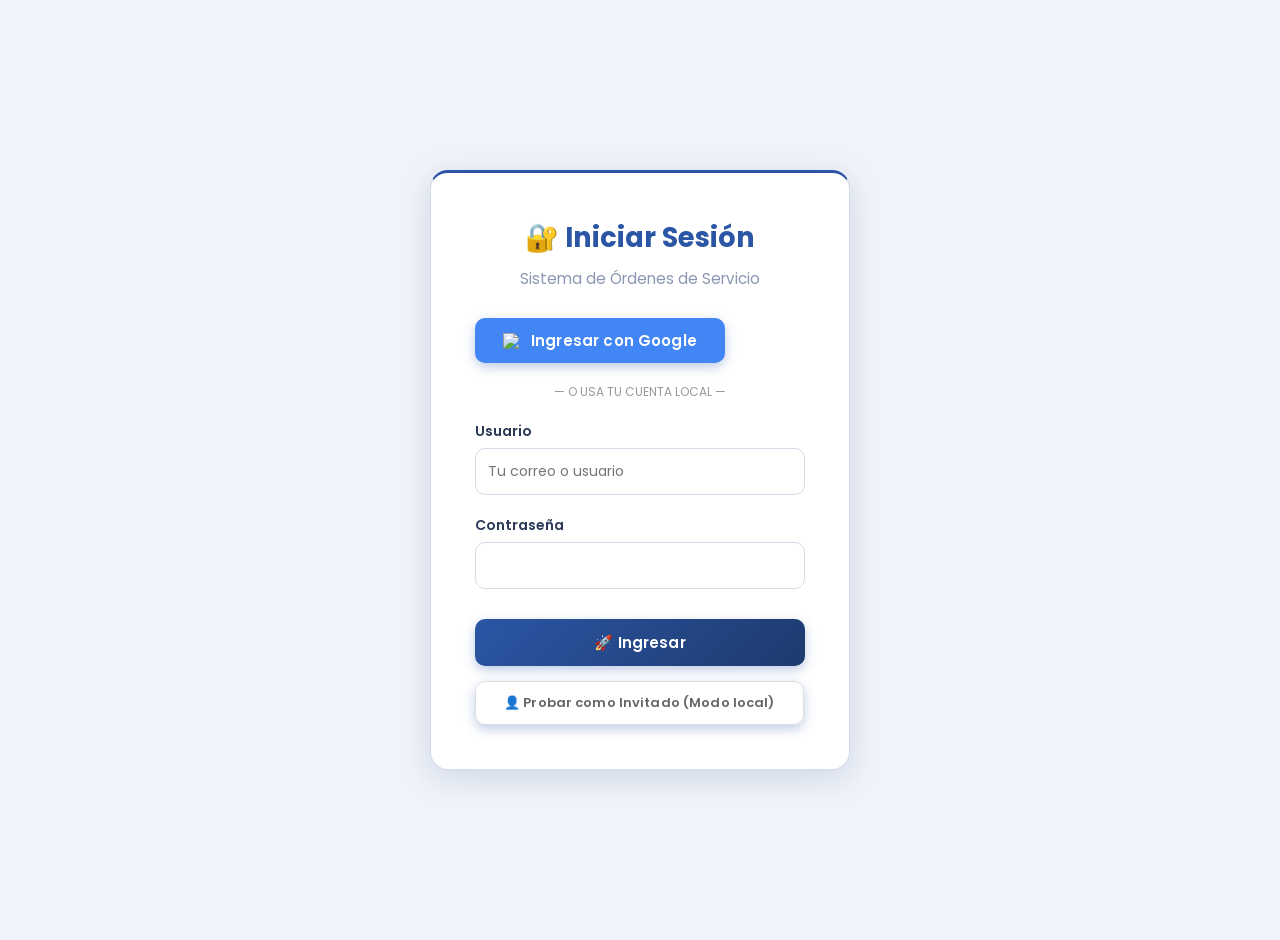
==== commit 4048f3b4: "Add files via upload" ====
--- a/index.html
+++ b/index.html
@@ -1,9 +1,10 @@
 <!DOCTYPE html>
 <html lang="es">
 <head>
+    <link rel="icon" href="logo.png" type="image/png">
     <meta charset="UTF-8">
     <meta name="viewport" content="width=device-width, initial-scale=1.0">
-    <title>Sistema de Registro de Ventas - Tecnología (Integrado)</title>
+    <title>Sistema de Órdenes de Servicio - Tecnología</title>
     <link rel="preconnect" href="https://fonts.googleapis.com">
     <link rel="preconnect" href="https://fonts.gstatic.com" crossorigin>
     <link href="https://fonts.googleapis.com/css2?family=Inter:wght@400;500;600;700&family=Montserrat:wght@400;500;600;700&family=Poppins:wght@400;500;600;700;800&family=Roboto:wght@400;500;700&display=swap" rel="stylesheet">
@@ -774,7 +775,7 @@
     <div id="login-screen" class="login-container">
         <div class="login-box">
             <h1>🔐 Iniciar Sesión</h1>
-            <p>Sistema de Registro de Ventas</p>
+            <p>Sistema de Órdenes de Servicio</p>
             <button onclick="Auth.loginConGoogle()" style="background:#4285F4;color:white;border:none;margin-bottom:20px;display:flex;align-items:center;justify-content:center;gap:10px;">
                 <img src="https://cdn-icons-png.flaticon.com/512/2991/2991148.png" width="18"> Ingresar con Google
             </button>
@@ -810,8 +811,8 @@
         <div class="container">
             <header>
                 <button class="menu-toggle-btn" onclick="SidebarMenu.toggle()" title="Menú">☰</button>
-                <h1>📊 Sistema de Registro de Ventas</h1>
-                <p>Gestión de Tecnología</p>
+                <h1>🔧 Sistema de Órdenes de Servicio</h1>
+                <p>Gestión de Servicio Técnico</p>
                 <button class="logout-btn" onclick="Auth.cerrarSesion()">🚪 Cerrar Sesión</button>
                 <button id="theme-toggle-btn" onclick="ThemeManager.toggle()" title="Cambiar modo">
                     <span id="theme-icon">🌙</span>
@@ -831,143 +832,20 @@
                     <button class="sidebar-close-btn" onclick="SidebarMenu.close()">✕</button>
                 </div>
                 <div class="sidebar-nav">
-                    <button class="sidebar-item active" id="sidebarTab-registro" onclick="SidebarMenu.selectTab('registro')"><span class="item-left"><span class="item-icon">📝</span> Registro</span><span class="arrow">›</span></button>
-                    <button class="sidebar-item" id="sidebarTab-historial" onclick="SidebarMenu.selectTab('historial')"><span class="item-left"><span class="item-icon">📋</span> Historial</span><span class="arrow">›</span></button>
-                    <button class="sidebar-item" id="sidebarTab-cuentas-cobrar" onclick="SidebarMenu.selectTab('cuentas-cobrar')"><span class="item-left"><span class="item-icon">💰</span> Cuentas por Cobrar</span><span class="arrow">›</span></button>
+                    <button class="sidebar-item active" id="sidebarTab-ordenes-servicio" onclick="SidebarMenu.selectTab('ordenes-servicio')"><span class="item-left"><span class="item-icon">🔧</span> Órdenes de Servicio</span><span class="arrow">›</span></button>
                     <button class="sidebar-item" id="sidebarTab-clientes" onclick="SidebarMenu.selectTab('clientes')"><span class="item-left"><span class="item-icon">👥</span> Clientes</span><span class="arrow">›</span></button>
-                    <button class="sidebar-item" id="sidebarTab-reportes" onclick="SidebarMenu.selectTab('reportes')"><span class="item-left"><span class="item-icon">📊</span> Reportes</span><span class="arrow">›</span></button>
+                    <button class="sidebar-item" id="sidebarTab-inventario" onclick="SidebarMenu.selectTab('inventario')"><span class="item-left"><span class="item-icon">📦</span> Inventario</span><span class="arrow">›</span></button>
                     <button class="sidebar-item" id="sidebarTab-gastos" onclick="SidebarMenu.selectTab('gastos')"><span class="item-left"><span class="item-icon">💸</span> Gastos</span><span class="arrow">›</span></button>
-                    <button class="sidebar-item" id="sidebarTab-rentabilidad" onclick="SidebarMenu.selectTab('rentabilidad')"><span class="item-left"><span class="item-icon">📈</span> Rentabilidad</span><span class="arrow">›</span></button>
-                    <button class="sidebar-item" id="sidebarTab-resumen" onclick="SidebarMenu.selectTab('resumen')"><span class="item-left"><span class="item-icon">📊</span> Resumen</span><span class="arrow">›</span></button>
-                    <button class="sidebar-item" id="sidebarTab-inventario" onclick="SidebarMenu.selectTab('inventario')"><span class="item-left"><span class="item-icon">📦</span> Inventario</span><span class="arrow">›</span></button>
-                    <button class="sidebar-item" id="sidebarTab-ordenes-servicio" onclick="SidebarMenu.selectTab('ordenes-servicio')"><span class="item-left"><span class="item-icon">🔧</span> Órdenes de Servicio</span><span class="arrow">›</span></button>
                     <button class="sidebar-item" id="sidebarTab-proveedores" onclick="SidebarMenu.selectTab('proveedores')"><span class="item-left"><span class="item-icon">🏭</span> Proveedores</span><span class="arrow">›</span></button>
-                    <button class="sidebar-item" id="sidebarTab-compras" onclick="SidebarMenu.selectTab('compras')"><span class="item-left"><span class="item-icon">🛒</span> Compras</span><span class="arrow">›</span></button>
-                    <button class="sidebar-item" id="sidebarTab-devoluciones" onclick="SidebarMenu.selectTab('devoluciones')"><span class="item-left"><span class="item-icon">↩️</span> Devoluciones</span><span class="arrow">›</span></button>
-                    <button class="sidebar-item" id="sidebarTab-cotizaciones" onclick="SidebarMenu.selectTab('cotizaciones')"><span class="item-left"><span class="item-icon">📄</span> Cotizaciones</span><span class="arrow">›</span></button>
-                    <button class="sidebar-item" id="sidebarTab-cierre-caja" onclick="SidebarMenu.selectTab('cierre-caja')"><span class="item-left"><span class="item-icon">🏧</span> Cierre de Caja</span><span class="arrow">›</span></button>
+                    <button class="sidebar-item" id="sidebarTab-compras" onclick="SidebarMenu.selectTab('compras')"><span class="item-left"><span class="item-icon">🛒</span> Compras de Insumos</span><span class="arrow">›</span></button>
                     <button class="sidebar-item solo-admin" id="sidebarTab-usuarios" onclick="SidebarMenu.selectTab('usuarios')"><span class="item-left"><span class="item-icon">👨‍💼</span> Gestión de Usuarios</span><span class="arrow">›</span></button>
                 </div>
             </nav>
 
             <div class="tab-indicator-bar">
-                <span class="tab-breadcrumb">Sección actual: <span id="currentTabName">Registro</span></span>
+                <span class="tab-breadcrumb">Sección actual: <span id="currentTabName">Órdenes de Servicio</span></span>
                 <button class="open-menu-link" onclick="SidebarMenu.open()">☰ Cambiar sección</button>
             </div>
-            <!-- TAB: REGISTRO -->
-            <div id="registro" class="tab-content active">
-                <div class="success-msg" id="success-msg">✅ Venta registrada correctamente</div>
-                <form id="ventaForm">
-                    <div class="form-row">
-                        <div class="form-group"><label for="fecha">Fecha *</label><input type="date" id="fecha" required></div>
-                        <div class="form-group"><label for="categoria">Categoría *</label>
-                            <select id="categoria" required><option value="">Seleccionar...</option><option>Laptops</option><option>Desktops</option><option>Accesorios</option><option>Periféricos</option><option>Componentes</option><option>Servicios</option><option>Otros</option></select>
-                        </div>
-                    </div>
-                    <div class="form-group">
-                        <label for="sku">SKU (Código de Producto)</label>
-                        <div style="display:flex;gap:8px;align-items:center;">
-                            <input type="text" id="sku" placeholder="Ej: SAMSUNG-LAPTOP-512GB-NEGRO" style="text-transform:uppercase;flex:1;">
-                            <button type="button" onclick="SkuGen.togglePanel()" style="white-space:nowrap;padding:10px 16px;font-size:13px;background:linear-gradient(135deg,#7C3AED,#5B21B6);box-shadow:0 4px 12px rgba(124,58,237,0.3);">🏷️ Generar SKU</button>
-                        </div>
-                        <small>Escribe un SKU o usa el generador para crearlo automáticamente.</small>
-                        <!-- PANEL INLINE GENERADOR DE SKU -->
-                        <div id="sku-inline-panel" style="display:none;margin-top:14px;padding:20px;border:2px solid #7C3AED;border-radius:12px;background:var(--bg-surface);position:relative;">
-                            <div style="display:flex;justify-content:space-between;align-items:center;margin-bottom:14px;">
-                                <strong style="color:#7C3AED;font-size:14px;">🏷️ Generador de SKU</strong>
-                                <div id="sku-inline-output" style="font-size:1.1em;font-weight:800;color:#7C3AED;font-family:'Poppins',sans-serif;letter-spacing:0.04em;flex:1;text-align:center;padding:0 10px;word-break:break-all;">—</div>
-                                <div style="display:flex;gap:8px;">
-                                    <button type="button" onclick="SkuGen.aplicarARegistro()" style="padding:8px 16px;font-size:13px;background:linear-gradient(135deg,#7C3AED,#5B21B6);">✅ Aplicar</button>
-                                    <button type="button" onclick="SkuGen.limpiarPanel()" class="btn-secondary" style="padding:8px 12px;font-size:13px;">🔄</button>
-                                </div>
-                            </div>
-                            <div style="display:grid;grid-template-columns:repeat(auto-fit,minmax(200px,1fr));gap:12px;">
-                                <div class="sku-field-wrap"><label>🏢 Marca</label><input type="text" id="skup-marca" placeholder="SAMSUNG" oninput="SkuGen.onPanelInput(this,'marca')" onkeydown="SkuGen.onKey(event,'marca',true)" onfocus="SkuGen.showSuggestions('marca',true)" onblur="SkuGen.hideSuggestions('marca',true)"><div class="sku-suggestions" id="sugp-marca"></div></div>
-                                <div class="sku-field-wrap"><label>📦 Producto</label><input type="text" id="skup-producto" placeholder="LAPTOP" oninput="SkuGen.onPanelInput(this,'producto')" onkeydown="SkuGen.onKey(event,'producto',true)" onfocus="SkuGen.showSuggestions('producto',true)" onblur="SkuGen.hideSuggestions('producto',true)"><div class="sku-suggestions" id="sugp-producto"></div></div>
-                                <div class="sku-field-wrap"><label>📐 Unidad</label><input type="text" id="skup-unidad" placeholder="UNIDAD" oninput="SkuGen.onPanelInput(this,'unidad')" onkeydown="SkuGen.onKey(event,'unidad',true)" onfocus="SkuGen.showSuggestions('unidad',true)" onblur="SkuGen.hideSuggestions('unidad',true)"><div class="sku-suggestions" id="sugp-unidad"></div></div>
-                                <div class="sku-field-wrap"><label>🎨 Color</label><input type="text" id="skup-color" placeholder="NEGRO" oninput="SkuGen.onPanelInput(this,'color')" onkeydown="SkuGen.onKey(event,'color',true)" onfocus="SkuGen.showSuggestions('color',true)" onblur="SkuGen.hideSuggestions('color',true)"><div class="sku-suggestions" id="sugp-color"></div></div>
-                                <div class="sku-field-wrap"><label>🔌 Tipo</label><input type="text" id="skup-tipo" placeholder="INALAMBRICO" oninput="SkuGen.onPanelInput(this,'tipo')" onkeydown="SkuGen.onKey(event,'tipo',true)" onfocus="SkuGen.showSuggestions('tipo',true)" onblur="SkuGen.hideSuggestions('tipo',true)"><div class="sku-suggestions" id="sugp-tipo"></div></div>
-                                <div class="sku-field-wrap"><label>🔢 Modelo</label><input type="text" id="skup-modelo" placeholder="PRO" oninput="SkuGen.onPanelInput(this,'modelo')" onkeydown="SkuGen.onKey(event,'modelo',true)" onfocus="SkuGen.showSuggestions('modelo',true)" onblur="SkuGen.hideSuggestions('modelo',true)"><div class="sku-suggestions" id="sugp-modelo"></div></div>
-                                <div class="sku-field-wrap"><label>⚡ Voltaje/Watts</label><input type="text" id="skup-voltaje" placeholder="65W" oninput="SkuGen.onPanelInput(this,'voltaje')" onkeydown="SkuGen.onKey(event,'voltaje',true)" onfocus="SkuGen.showSuggestions('voltaje',true)" onblur="SkuGen.hideSuggestions('voltaje',true)"><div class="sku-suggestions" id="sugp-voltaje"></div></div>
-                                <div class="sku-field-wrap"><label>💾 Capacidad</label><input type="text" id="skup-capacidad" placeholder="512GB" oninput="SkuGen.onPanelInput(this,'capacidad')" onkeydown="SkuGen.onKey(event,'capacidad',true)" onfocus="SkuGen.showSuggestions('capacidad',true)" onblur="SkuGen.hideSuggestions('capacidad',true)"><div class="sku-suggestions" id="sugp-capacidad"></div></div>
-                                <div class="sku-field-wrap"><label>🔗 USB</label><input type="text" id="skup-usb" placeholder="USB 3.0" oninput="SkuGen.onPanelInput(this,'usb')" onkeydown="SkuGen.onKey(event,'usb',true)" onfocus="SkuGen.showSuggestions('usb',true)" onblur="SkuGen.hideSuggestions('usb',true)"><div class="sku-suggestions" id="sugp-usb"></div></div>
-                                <div class="sku-field-wrap"><label>➕ Extra</label><input type="text" id="skup-extra" placeholder="4K, DDR5..." oninput="SkuGen.onPanelInput(this,'extra')" onkeydown="SkuGen.onKey(event,'extra',true)" onfocus="SkuGen.showSuggestions('extra',true)" onblur="SkuGen.hideSuggestions('extra',true)"><div class="sku-suggestions" id="sugp-extra"></div></div>
-                            </div>
-                        </div>
-                    </div>
-                    <div class="form-group"><label for="producto">Nombre del Producto *</label><input type="text" id="producto" placeholder="Ej: Laptop HP Pavilion" required autocomplete="off"></div>
-                    <div class="form-row">
-                        <div class="form-group"><label for="cantidad">Cantidad *</label><input type="number" id="cantidad" min="1" value="1" required></div>
-                        <div class="form-group"><label for="precio">Precio Unitario (S/) *</label><input type="number" id="precio" step="0.01" min="0" placeholder="0.00" required></div>
-                    </div>
-                    <div class="form-row">
-                        <div class="form-group"><label for="total-display">Total a Pagar</label><input type="text" id="total-display" readonly style="background:#f0f0f0;font-weight:bold;font-size:1.1em;color:#4472C4;"></div>
-                        <div class="form-group"><label for="adelanto">Adelanto (S/)</label><input type="number" id="adelanto" step="0.01" min="0" placeholder="0.00" value="0"><small>Monto pagado inicialmente.</small></div>
-                    </div>
-                    <div class="form-group">
-                        <div id="saldo-pendiente-display" style="background:#fff3cd;padding:15px;border-radius:8px;border:2px solid #ffc107;display:none;margin-top:10px;">
-                            <strong style="color:#856404;">Saldo Pendiente: <span id="saldo-valor">S/0.00</span></strong>
-                        </div>
-                    </div>
-                    <div class="form-row">
-                        <div class="form-group"><label for="cliente">Cliente</label><input type="text" id="cliente" placeholder="Nombre del cliente" autocomplete="off"></div>
-                        <div class="form-group"><label for="metodo">Método de Pago</label>
-                            <select id="metodo"><option value="">Seleccionar...</option><option>Efectivo</option><option>Tarjeta</option><option>Transferencia</option><option>Plin</option><option>Yape</option><option>Otro</option></select>
-                        </div>
-                    </div>
-                    <div class="form-row">
-                        <div class="form-group"><label for="vendedor">Vendedor</label><input type="text" id="vendedor" placeholder="Nombre del vendedor"></div>
-                        <div class="form-group"><label for="notas">Notas</label><input type="text" id="notas" placeholder="Información adicional"></div>
-                    </div>
-                    <div style="margin-top:30px;">
-                        <button type="submit">💾 Guardar Venta</button>
-                        <button type="button" class="btn-secondary" onclick="Ventas.limpiarFormulario()">🔄 Limpiar</button>
-                    </div>
-                </form>
-            </div>
-
-            <!-- TAB: HISTORIAL -->
-            <div id="historial" class="tab-content">
-                <div style="display:flex;justify-content:space-between;align-items:center;margin-bottom:20px;flex-wrap:wrap;gap:10px;">
-                    <h2 style="color:#333;">Historial de Ventas</h2>
-                    <div style="display:flex;gap:10px;flex-wrap:wrap;">
-                        <button onclick="Exportar.exportarExcel()">📥 Exportar a Excel</button>
-                        <button onclick="Exportar.guardarJSON()" class="btn-secondary">💾 Guardar Datos</button>
-                        <button onclick="document.getElementById('fileInput').click()" class="btn-secondary">📂 Cargar Datos</button>
-                        <input type="file" id="fileInput" accept=".json" style="display:none;" onchange="Exportar.cargarJSON(event)">
-                    </div>
-                </div>
-                <div class="search-filter-container">
-                    <div class="search-box"><span class="search-icon">🔍</span><input type="text" id="busqueda" placeholder="Buscar por producto, cliente o SKU..." oninput="Filtros.aplicarFiltros()"></div>
-                    <div class="filter-row">
-                        <div class="form-group"><label>Desde</label><input type="date" id="filtro-fecha-desde" onchange="Filtros.aplicarFiltros()"></div>
-                        <div class="form-group"><label>Hasta</label><input type="date" id="filtro-fecha-hasta" onchange="Filtros.aplicarFiltros()"></div>
-                        <div class="form-group"><label>Categoría</label><select id="filtro-categoria" onchange="Filtros.aplicarFiltros()"><option value="">Todas</option><option>Laptops</option><option>Desktops</option><option>Accesorios</option><option>Periféricos</option><option>Componentes</option><option>Servicios</option><option>Otros</option></select></div>
-                        <div class="form-group"><label>Método de Pago</label><select id="filtro-metodo" onchange="Filtros.aplicarFiltros()"><option value="">Todos</option><option>Efectivo</option><option>Tarjeta</option><option>Plin</option><option>Yape</option><option>Transferencia</option></select></div>
-                        <div class="form-group"><label>Estado de Pago</label><select id="filtro-estado" onchange="Filtros.aplicarFiltros()"><option value="">Todos</option><option>Pagado</option><option>Pendiente</option></select></div>
-                    </div>
-                    <div style="display:flex;justify-content:space-between;align-items:center;flex-wrap:wrap;gap:10px;">
-                        <span class="results-counter" id="contador-resultados">0 resultados</span>
-                        <button class="btn-secondary" onclick="Filtros.limpiarFiltros()">🔄 Limpiar Filtros</button>
-                    </div>
-                </div>
-                <div id="tabla-ventas"></div>
-            </div>
-
-            <!-- TAB: CUENTAS POR COBRAR -->
-            <div id="cuentas-cobrar" class="tab-content">
-                <h2 style="margin-bottom:20px;color:#333;">💰 Cuentas por Cobrar</h2>
-                <div class="summary-cards" id="cuentas-por-cobrar-cards"></div>
-                <div style="margin-bottom:15px;display:flex;gap:10px;flex-wrap:wrap;">
-                    <span style="font-weight:600;">Ordenar por:</span>
-                    <button class="small-btn" onclick="CuentasCobrar.ordenarPor('monto')">💵 Monto</button>
-                    <button class="small-btn" onclick="CuentasCobrar.ordenarPor('fecha')">📅 Fecha</button>
-                    <button class="small-btn" onclick="CuentasCobrar.ordenarPor('cliente')">👤 Cliente</button>
-                    <button class="small-btn" onclick="CuentasCobrar.ordenarPor('dias')">⏰ Días</button>
-                </div>
-                <div id="tabla-cuentas-cobrar"></div>
-            </div>
-
             <!-- TAB: CLIENTES -->
             <div id="clientes" class="tab-content">
                 <h2 style="margin-bottom:20px;color:#333;">👥 Gestión de Clientes</h2>
@@ -995,39 +873,6 @@
                 <div id="lista-clientes"></div>
             </div>
 
-            <!-- TAB: REPORTES -->
-            <div id="reportes" class="tab-content">
-                <h2 style="margin-bottom:20px;color:#333;">📊 Reportes y Análisis</h2>
-                <div class="reporte-container">
-                    <div class="date-range-selector">
-                        <div class="preset-buttons">
-                            <button class="preset-btn active" onclick="Reportes.seleccionarPreset('hoy',event)">Hoy</button>
-                            <button class="preset-btn" onclick="Reportes.seleccionarPreset('semana',event)">Esta Semana</button>
-                            <button class="preset-btn" onclick="Reportes.seleccionarPreset('mes',event)">Este Mes</button>
-                            <button class="preset-btn" onclick="Reportes.seleccionarPreset('ultimo-mes',event)">Último Mes</button>
-                            <button class="preset-btn" onclick="Reportes.seleccionarPreset('personalizado',event)">Personalizado</button>
-                        </div>
-                        <div style="display:flex;gap:10px;" id="fechas-personalizadas" class="hidden">
-                            <input type="date" id="reporte-fecha-desde" onchange="Reportes.generarReporte()">
-                            <input type="date" id="reporte-fecha-hasta" onchange="Reportes.generarReporte()">
-                        </div>
-                        <button onclick="Reportes.exportarPDF()" style="background:#dc3545;">📄 PDF</button>
-                        <button onclick="Reportes.exportarExcel()">📥 Excel</button>
-                    </div>
-                    <div id="comparacion-periodo"></div>
-                    <div id="metricas-reporte"></div>
-                </div>
-                <div class="grafico-grid">
-                    <div class="grafico-container"><div class="grafico-titulo">📈 Evolución de Ventas</div><div class="grafico-wrapper"><canvas id="grafico-linea"></canvas></div></div>
-                    <div class="grafico-container"><div class="grafico-titulo">🎯 Distribución por Categoría</div><div class="grafico-wrapper"><canvas id="grafico-pastel"></canvas></div></div>
-                </div>
-                <div class="grafico-grid">
-                    <div class="grafico-container"><div class="grafico-titulo">📊 Top 10 Productos</div><div class="grafico-wrapper"><canvas id="grafico-barras"></canvas></div></div>
-                    <div class="grafico-container"><div class="grafico-titulo">💳 Métodos de Pago</div><div class="grafico-wrapper"><canvas id="grafico-dona"></canvas></div></div>
-                </div>
-                <div class="grafico-container"><div class="grafico-titulo">📈 Ingresos Acumulados</div><div class="grafico-wrapper"><canvas id="grafico-area"></canvas></div></div>
-            </div>
-
             <!-- TAB: GASTOS -->
             <div id="gastos" class="tab-content">
                 <h2 style="margin-bottom:20px;color:#333;">💸 Control de Gastos</h2>
@@ -1058,31 +903,6 @@
                 </div>
                 <div class="summary-cards" id="resumen-gastos"></div>
                 <div id="lista-gastos"></div>
-            </div>
-
-            <!-- TAB: RENTABILIDAD -->
-            <div id="rentabilidad" class="tab-content">
-                <h2 style="margin-bottom:20px;color:#333;">💰 Análisis de Rentabilidad</h2>
-                <div class="rentabilidad-grid" id="metricas-rentabilidad"></div>
-                <div style="margin-bottom:30px;">
-                    <h3 style="margin-bottom:15px;color:#333;">⚙️ Configurar Costos de Productos</h3>
-                    <div style="display:flex;gap:10px;margin-bottom:15px;">
-                        <button onclick="Rentabilidad.mostrarFormCosto()">➕ Configurar Costo</button>
-                        <button class="btn-secondary" onclick="Rentabilidad.importarCostos()">📂 Importar Costos</button>
-                    </div>
-                    <div id="lista-costos"></div>
-                </div>
-                <div style="margin-bottom:30px;"><h3 style="margin-bottom:15px;color:#333;">🏆 Top 10 Productos Más Rentables</h3><div id="productos-rentables"></div></div>
-                <div><h3 style="margin-bottom:15px;color:#333;">⚖️ Punto de Equilibrio</h3><div id="punto-equilibrio"></div></div>
-            </div>
-
-            <!-- TAB: RESUMEN -->
-            <div id="resumen" class="tab-content">
-                <h2 style="margin-bottom:30px;color:#333;">Resumen de Ventas</h2>
-                <div class="summary-cards" id="summary-cards"></div>
-                <div style="margin-bottom:20px;height:320px;"><canvas id="metodoChart" style="width:100%;height:100%"></canvas></div>
-                <div id="stock-alerts"></div>
-                <div id="ventas-por-categoria"></div>
             </div>
 
             <!-- TAB: INVENTARIO -->
@@ -1113,7 +933,7 @@
             </div>
 
             <!-- TAB: ÓRDENES DE SERVICIO -->
-            <div id="ordenes-servicio" class="tab-content">
+            <div id="ordenes-servicio" class="tab-content active">
                 <h2 style="margin-bottom:20px;color:#333;">🔧 Órdenes de Servicio</h2>
                 <div style="display:flex;gap:10px;margin-bottom:20px;flex-wrap:wrap;">
                     <button onclick="OrdenesServicio.mostrarFormNuevaOrden()">➕ Nueva Orden</button>
@@ -1230,14 +1050,14 @@
 
             <!-- ===== TAB: COMPRAS ===== -->
             <div id="compras" class="tab-content">
-                <h2 style="margin-bottom:20px;color:#333;">🛒 Registro de Compras</h2>
+                <h2 style="margin-bottom:20px;color:#333;">🛒 Compras de Insumos y Repuestos</h2>
                 <div style="display:flex;gap:10px;margin-bottom:20px;flex-wrap:wrap;">
                     <button onclick="Compras.mostrarForm()">➕ Nueva Compra</button>
                     <button class="btn-secondary" onclick="Compras.exportarExcel()">📥 Exportar Excel</button>
                 </div>
                 <div class="summary-cards" id="compras-cards" style="margin-bottom:20px;"></div>
                 <div id="form-nueva-compra" class="hidden" style="margin-bottom:25px;padding:25px;border:2px solid #28a745;border-radius:12px;background:#f8f9fa;">
-                    <h3 style="margin-bottom:20px;color:#28a745;">🛒 Registrar Compra / Ingreso de Mercadería</h3>
+                    <h3 style="margin-bottom:20px;color:#28a745;">🛒 Registrar Compra de Insumos / Repuestos</h3>
                     <input type="hidden" id="compra-editando-id">
                     <div class="form-row">
                         <div class="form-group"><label>Proveedor</label><select id="compra-proveedor"><option value="">Sin proveedor</option></select></div>
@@ -1263,82 +1083,10 @@
                         <button onclick="Compras.guardarCompra()" style="background:linear-gradient(135deg,#28a745,#20c997);">💾 Registrar Compra</button>
                         <button class="btn-secondary" onclick="Compras.cancelarForm()">Cancelar</button>
                     </div>
-                    <p style="margin-top:10px;font-size:0.82em;color:#28a745;"><strong>ℹ️</strong> Al guardar, se actualizará automáticamente el inventario y los costos en Rentabilidad.</p>
+                    <p style="margin-top:10px;font-size:0.82em;color:#28a745;"><strong>ℹ️</strong> Al guardar, se actualizará automáticamente el inventario de insumos.</p>
                 </div>
                 <div class="search-box" style="margin-bottom:20px;"><span class="search-icon">🔍</span><input type="text" id="busqueda-compras" placeholder="Buscar por proveedor, producto o N° documento..." oninput="Compras.actualizarTabla(this.value)"></div>
                 <div id="tabla-compras"></div>
-            </div>
-
-            <!-- ===== TAB: DEVOLUCIONES ===== -->
-            <div id="devoluciones" class="tab-content">
-                <h2 style="margin-bottom:20px;color:#333;">↩️ Devoluciones</h2>
-                <div style="display:flex;gap:10px;margin-bottom:20px;flex-wrap:wrap;">
-                    <button onclick="Devoluciones.iniciarDevolucion()" style="background:linear-gradient(135deg,#dc3545,#c82333);">↩️ Registrar Devolución</button>
-                    <button class="btn-secondary" onclick="Devoluciones.exportarExcel()">📥 Exportar Excel</button>
-                </div>
-                <div class="summary-cards" id="dev-cards" style="margin-bottom:20px;"></div>
-                <div id="tabla-devoluciones"></div>
-            </div>
-
-            <!-- ===== TAB: COTIZACIONES ===== -->
-            <div id="cotizaciones" class="tab-content">
-                <h2 style="margin-bottom:20px;color:#333;">📄 Cotizaciones</h2>
-                <div style="display:flex;gap:10px;margin-bottom:20px;flex-wrap:wrap;"><button onclick="Cotizaciones.mostrarForm()">➕ Nueva Cotización</button></div>
-                <div class="summary-cards" id="cot-cards" style="margin-bottom:20px;"></div>
-                <div id="form-nueva-cotizacion" class="hidden" style="margin-bottom:25px;padding:25px;border:2px solid #4472C4;border-radius:12px;background:#f8f9fa;">
-                    <h3 style="margin-bottom:20px;color:#4472C4;">📄 Nueva Cotización</h3>
-                    <input type="hidden" id="cot-editando-id">
-                    <div class="form-row">
-                        <div class="form-group"><label>N° Cotización</label><input id="cot-numero" type="text" readonly style="background:#f0f0f0;font-weight:bold;color:#4472C4;"></div>
-                        <div class="form-group"><label>Fecha *</label><input type="date" id="cot-fecha"></div>
-                    </div>
-                    <div class="form-row">
-                        <div class="form-group"><label>Válida hasta</label><input type="date" id="cot-vencimiento"></div>
-                        <div class="form-group"><label>Cliente *</label><input id="cot-cliente" type="text" placeholder="Nombre del cliente"></div>
-                    </div>
-                    <div class="form-row">
-                        <div class="form-group"><label>Teléfono</label><input id="cot-tel" type="tel" placeholder="987654321"></div>
-                        <div class="form-group"><label>Email</label><input id="cot-email" type="email" placeholder="cliente@email.com"></div>
-                    </div>
-                    <div style="margin-bottom:15px;padding:15px;background:#e8eefa;border-radius:8px;border:1px solid #c5d3f5;">
-                        <strong style="color:#4472C4;display:block;margin-bottom:12px;">➕ Agregar Producto/Servicio</strong>
-                        <div class="compra-item-form" style="grid-template-columns:1fr 70px 90px 70px auto;">
-                            <div class="form-group" style="margin:0;"><label style="font-size:0.85em;">Descripción *</label><input id="cot-item-nombre" type="text" placeholder="Producto o servicio"></div>
-                            <div class="form-group" style="margin:0;"><label style="font-size:0.85em;">Cant.</label><input id="cot-item-cant" type="number" min="1" value="1"></div>
-                            <div class="form-group" style="margin:0;"><label style="font-size:0.85em;">Precio (S/)</label><input id="cot-item-precio" type="number" step="0.01" min="0" placeholder="0.00"></div>
-                            <div class="form-group" style="margin:0;"><label style="font-size:0.85em;">Desc. %</label><input id="cot-item-desc" type="number" min="0" max="100" value="0" placeholder="0"></div>
-                            <button onclick="Cotizaciones.agregarItem()" style="padding:10px 16px;height:44px;align-self:end;">➕</button>
-                        </div>
-                    </div>
-                    <div id="cot-items-lista" style="margin-bottom:15px;min-height:50px;"></div>
-                    <div class="cot-totales">
-                        <div><span>Subtotal:</span><strong id="cot-subtotal-display">S/0.00</strong></div>
-                        <div><span>IGV (18%):</span><strong id="cot-igv-display">No incluido</strong></div>
-                        <div class="total-final"><span>TOTAL:</span><strong id="cot-total-display">S/0.00</strong></div>
-                    </div>
-                    <div class="form-group" style="margin-top:12px;"><label><input type="checkbox" id="cot-incluir-igv" onchange="Cotizaciones.renderItems()"> Incluir IGV (18%) en el total</label></div>
-                    <div class="form-row" style="margin-top:12px;">
-                        <div class="form-group"><label>Condiciones de pago</label><input id="cot-condiciones" type="text" placeholder="Ej: 50% al aceptar, saldo a la entrega"></div>
-                        <div class="form-group"><label>Notas internas</label><input id="cot-notas-cot" type="text" placeholder="Observaciones..."></div>
-                    </div>
-                    <div style="margin-top:20px;display:flex;gap:10px;flex-wrap:wrap;">
-                        <button onclick="Cotizaciones.guardarCotizacion()">💾 Guardar Cotización</button>
-                        <button class="btn-secondary" onclick="Cotizaciones.cancelarForm()">Cancelar</button>
-                    </div>
-                </div>
-                <div id="tabla-cotizaciones"></div>
-            </div>
-
-            <!-- ===== TAB: CIERRE DE CAJA ===== -->
-            <div id="cierre-caja" class="tab-content">
-                <h2 style="margin-bottom:20px;color:#333;">🏧 Cierre de Caja</h2>
-                <div style="display:flex;gap:10px;margin-bottom:20px;flex-wrap:wrap;">
-                    <button onclick="CierreCaja.realizarCierre()" style="background:linear-gradient(135deg,#28a745,#20c997);">🏧 Realizar Cierre del Día</button>
-                    <button class="btn-secondary" onclick="CierreCaja.exportarExcel()">📥 Exportar Excel</button>
-                </div>
-                <div class="summary-cards" id="caja-cards" style="margin-bottom:25px;"></div>
-                <h3 style="margin-bottom:15px;color:#333;">📋 Historial de Cierres</h3>
-                <div id="tabla-cierres"></div>
             </div>
 
             <!-- ===== TAB: GESTIÓN DE USUARIOS ===== -->
@@ -1511,7 +1259,7 @@
             },
             mostrarPantallaPrincipal() {
                 this._mostrarPantalla('main-screen');
-                if (this.modoInvitado) { Storage.cargarVentas(); Storage.cargarInventario(); }
+                if (this.modoInvitado) { Storage.cargarInventario(); }
                 else { Storage.sincronizarDesdeFirebase(); }
                 this.aplicarRestricciones();
             },
@@ -1579,42 +1327,26 @@
                 this._lsSet(clave, datos);
                 if (!Auth.modoInvitado && window.firebaseOK) Firebase.guardar(clave, datos);
             },
-            _normalizarVentas(lista) {
-                if (!lista) return [];
-                return lista.map(v => {
-                    const adelanto = v.adelanto !== undefined ? v.adelanto : v.total;
-                    const saldoPendiente = v.saldoPendiente !== undefined ? v.saldoPendiente : 0;
-                    const estadoPago = v.estadoPago || 'Pagado';
-                    let historialPagos = v.historialPagos || [];
-                    if (!historialPagos.length && adelanto > 0) historialPagos = [{ monto: adelanto, metodo: v.metodo || 'Sin método', fecha: v.createdAt || v.fecha || new Date().toISOString() }];
-                    return { ...v, adelanto, saldoPendiente, estadoPago, historialPagos };
-                }).sort((a, b) => new Date(b.fecha) - new Date(a.fecha));
-            },
-            cargarVentas() { Estado.ventas = this._normalizarVentas(this._lsGet('ventas', [])); UI.actualizarVistas(); },
-            guardarVentas() { this._procesarGuardado('ventas', Estado.ventas); },
+,
             cargarInventario() { Estado.inventario = this._lsGet('inventario', []); Inventario.actualizarTabla(); },
             guardarInventario() { this._procesarGuardado('inventario', Estado.inventario); Inventario.actualizarTabla(); },
             cargarClientes() { Estado.clientes = this._lsGet('clientes', []); },
             guardarClientes() { this._procesarGuardado('clientes', Estado.clientes); },
             cargarGastos() { Estado.gastos = this._lsGet('gastos', []); },
             guardarGastos() { this._procesarGuardado('gastos', Estado.gastos); },
-            cargarCostos() { Estado.costosProductos = this._lsGet('costos', {}); },
-            guardarCostos() { this._procesarGuardado('costos', Estado.costosProductos); },
             async sincronizarDesdeFirebase() {
                 if (!window.firebaseOK || Auth.modoInvitado) return;
                 const indicador = document.getElementById('firebase-sync-indicator');
                 if (indicador) indicador.style.display = 'flex';
                 try {
-                    const claves = ['ventas','inventario','clientes','gastos','costos','ordenesServicio','proveedores','compras','devoluciones','cotizaciones','cierresCaja'];
+                    const claves = ['inventario','clientes','gastos','ordenesServicio','proveedores','compras'];
                     await Promise.all(claves.map(async clave => {
                         const datos = await Firebase.cargar(clave);
                         if (datos !== null) this._lsSet(clave, datos);
                     }));
-                    Estado.ventas = this._normalizarVentas(this._lsGet('ventas', []));
                     Estado.inventario = this._lsGet('inventario', []);
                     Estado.clientes = this._lsGet('clientes', []);
                     Estado.gastos = this._lsGet('gastos', []);
-                    Estado.costosProductos = this._lsGet('costos', {});
                     UI.actualizarVistas();
                     Inventario.actualizarTabla();
                     Toastify({ text:"☁️ Datos sincronizados", duration:2500, gravity:"top", position:"right", backgroundColor:"linear-gradient(to right,#4472C4,#2c5aa0)" }).showToast();
@@ -1624,256 +1356,50 @@
         };
 
         const Autocomplete = {
-            currentFocus: -1,
-            init() {
-                const input = document.getElementById('producto');
-                input.addEventListener('input', (e) => this.mostrarSugerencias(e.target));
-                input.addEventListener('keydown', (e) => this.handleKeydown(e));
-                document.addEventListener('click', (e) => this.cerrarSugerencias(e));
-            },
-            mostrarSugerencias(input) {
+            initClientes() {
+                // For sales client field (kept for compatibility)
+                const input = document.getElementById('cliente');
+                if (input) {
+                    input.addEventListener('input', (e) => this.mostrarSugerenciasClientes(e.target));
+                    document.addEventListener('click', (e) => this.cerrarSugerenciasClientes(e));
+                }
+                // For OS client field
+                const osInput = document.getElementById('os-cliente');
+                if (osInput) {
+                    osInput.addEventListener('input', (e) => this.mostrarSugerenciasClientes(e.target, 'autocomplete-list-os-clientes'));
+                    document.addEventListener('click', (e) => this.cerrarSugerenciasClientes(e, 'autocomplete-list-os-clientes', 'os-cliente'));
+                }
+            },
+            mostrarSugerenciasClientes(input, listId = 'autocomplete-list-clientes') {
                 const val = input.value;
-                this.cerrarSugerencias();
-                if (!val || val.length < 2) return;
-                this.currentFocus = -1;
-                const productosVentas = Estado.ventas.map(v => v.producto);
-                const productosInventario = Estado.inventario.map(i => i.nombre);
-                const todosProductos = [...new Set([...productosVentas, ...productosInventario])];
-                const sugerencias = todosProductos.filter(p => p.toLowerCase().includes(val.toLowerCase()));
-                if (!sugerencias.length) return;
-                const container = document.createElement('div');
-                container.setAttribute('id','autocomplete-list');
-                container.setAttribute('class','autocomplete-items');
-                input.parentNode.appendChild(container);
-                sugerencias.forEach(producto => {
-                    const item = document.createElement('div');
-                    const pos = producto.toLowerCase().indexOf(val.toLowerCase());
-                    item.innerHTML = producto.substr(0,pos) + '<strong>' + producto.substr(pos,val.length) + '</strong>' + producto.substr(pos+val.length);
-                    item.addEventListener('click', () => {
-                        input.value = producto;
-                        const itemInv = Estado.inventario.find(i => i.nombre === producto);
-                        if (itemInv) document.getElementById('sku').value = itemInv.sku;
-                        this.cerrarSugerencias();
-                    });
-                    container.appendChild(item);
-                });
-            },
-            handleKeydown(e) {
-                const container = document.getElementById('autocomplete-list');
-                if (!container) return;
-                const items = container.getElementsByTagName('div');
-                if (e.keyCode === 40) { this.currentFocus++; this.activarItem(items); }
-                else if (e.keyCode === 38) { this.currentFocus--; this.activarItem(items); }
-                else if (e.keyCode === 13) { e.preventDefault(); if (this.currentFocus > -1 && items) items[this.currentFocus].click(); }
-            },
-            activarItem(items) {
-                if (!items) return;
-                this.removerActivos(items);
-                if (this.currentFocus >= items.length) this.currentFocus = 0;
-                if (this.currentFocus < 0) this.currentFocus = items.length - 1;
-                items[this.currentFocus].classList.add('autocomplete-active');
-            },
-            removerActivos(items) { for (let i=0; i<items.length; i++) items[i].classList.remove('autocomplete-active'); },
-            cerrarSugerencias(e) {
-                const container = document.getElementById('autocomplete-list');
-                if (container && (!e || e.target !== document.getElementById('producto'))) container.parentNode.removeChild(container);
-            },
-            initClientes() {
-                const input = document.getElementById('cliente');
-                input.addEventListener('input', (e) => this.mostrarSugerenciasClientes(e.target));
-                document.addEventListener('click', (e) => this.cerrarSugerenciasClientes(e));
-            },
-            mostrarSugerenciasClientes(input) {
-                const val = input.value;
-                this.cerrarSugerenciasClientes();
+                this.cerrarSugerenciasClientes(null, listId, input.id);
                 if (!val || val.length < 1) return;
                 const sugerencias = Estado.clientes.filter(c => c.nombre.toLowerCase().includes(val.toLowerCase()));
                 if (!sugerencias.length) return;
                 const container = document.createElement('div');
-                container.setAttribute('id','autocomplete-list-clientes');
-                container.setAttribute('class','autocomplete-items');
+                container.setAttribute('id', listId);
+                container.setAttribute('class', 'autocomplete-items');
                 input.parentNode.appendChild(container);
                 sugerencias.forEach(cliente => {
                     const item = document.createElement('div');
                     item.textContent = cliente.nombre;
-                    item.addEventListener('click', () => { input.value = cliente.nombre; this.cerrarSugerenciasClientes(); });
+                    item.addEventListener('click', () => {
+                        input.value = cliente.nombre;
+                        this.cerrarSugerenciasClientes(null, listId, input.id);
+                        // Fill phone if OS form
+                        if (input.id === 'os-cliente' && cliente.telefono) {
+                            const tel = document.getElementById('os-telefono');
+                            if (tel && !tel.value) tel.value = cliente.telefono;
+                        }
+                    });
                     container.appendChild(item);
                 });
             },
-            cerrarSugerenciasClientes(e) {
-                const container = document.getElementById('autocomplete-list-clientes');
-                if (container && (!e || e.target !== document.getElementById('cliente'))) container.parentNode.removeChild(container);
-            }
-        };
-
-        const Ventas = {
-            init() {
-                document.getElementById('ventaForm').addEventListener('submit', (e) => this.registrarVenta(e));
-                const calcularTotal = () => {
-                    const cantidad = parseFloat(document.getElementById('cantidad').value) || 0;
-                    const precio = parseFloat(document.getElementById('precio').value) || 0;
-                    document.getElementById('total-display').value = `S/${(cantidad*precio).toFixed(2)}`;
-                    this.calcularSaldo();
-                };
-                document.getElementById('cantidad').addEventListener('input', calcularTotal);
-                document.getElementById('precio').addEventListener('input', calcularTotal);
-                document.getElementById('adelanto').addEventListener('input', () => this.calcularSaldo());
-            },
-            calcularSaldo() {
-                const cantidad = parseFloat(document.getElementById('cantidad').value) || 0;
-                const precio = parseFloat(document.getElementById('precio').value) || 0;
-                const total = cantidad * precio;
-                const adelanto = parseFloat(document.getElementById('adelanto').value) || 0;
-                const saldo = total - adelanto;
-                const saldoDisplay = document.getElementById('saldo-pendiente-display');
-                if (saldo > 0 && adelanto > 0) { saldoDisplay.style.display = 'block'; document.getElementById('saldo-valor').textContent = `S/${saldo.toFixed(2)}`; }
-                else saldoDisplay.style.display = 'none';
-            },
-            async registrarVenta(e) {
-                e.preventDefault();
-                const metodoPago = document.getElementById('metodo').value;
-                let sku = document.getElementById('sku').value.trim();
-                const cantidad = parseInt(document.getElementById('cantidad').value);
-                const categoria = document.getElementById('categoria').value;
-                if (!sku) {
-                    Swal.fire({ icon:'warning', title:'SKU requerido', text:'Debes generar un SKU antes de registrar el producto.', confirmButtonColor:'#7C3AED', confirmButtonText:'🏷️ Generar SKU' })
-                        .then(() => { document.getElementById('sku-inline-panel').style.display = 'block'; document.getElementById('skup-marca').focus(); });
-                    return;
+            cerrarSugerenciasClientes(e, listId = 'autocomplete-list-clientes', inputId = 'cliente') {
+                const container = document.getElementById(listId);
+                if (container && (!e || e.target !== document.getElementById(inputId))) {
+                    container.parentNode.removeChild(container);
                 }
-                if (sku) {
-                    const item = Estado.inventario.find(x => x.sku === sku);
-                    if (!item) {
-                        const result = await Swal.fire({ title:'SKU no encontrado', text:`No existe el SKU ${sku}. ¿Crear en inventario?`, icon:'warning', showCancelButton:true, confirmButtonColor:'#4472C4', cancelButtonColor:'#6c757d', confirmButtonText:'Sí, crear', cancelButtonText:'Cancelar' });
-                        if (result.isConfirmed) { UI.switchTab('inventario'); Inventario.mostrarFormNuevoItem(); document.getElementById('nuevo-sku').value = sku; document.getElementById('nuevo-nombre').value = document.getElementById('producto').value; return; }
-                        else { Swal.fire('Cancelado','No se registró la venta.','info'); return; }
-                    } else if (item.stock < cantidad) { Swal.fire('Stock insuficiente',`Stock: ${item.stock} disponibles.`,'error'); return; }
-                }
-                const adelantoInicial = parseFloat(document.getElementById('adelanto').value) || 0;
-                const venta = {
-                    id: Date.now(), fecha: document.getElementById('fecha').value,
-                    producto: document.getElementById('producto').value, categoria,
-                    cantidad, precio: parseFloat(document.getElementById('precio').value),
-                    total: Math.round(cantidad * parseFloat(document.getElementById('precio').value) * 100) / 100,
-                    adelanto: adelantoInicial, saldoPendiente: 0, estadoPago: 'Pendiente',
-                    cliente: document.getElementById('cliente').value, metodo: metodoPago,
-                    historialPagos: [], vendedor: document.getElementById('vendedor').value,
-                    notas: document.getElementById('notas').value, sku, createdAt: new Date().toISOString()
-                };
-                venta.saldoPendiente = venta.total - venta.adelanto;
-                venta.estadoPago = venta.saldoPendiente <= 0 ? 'Pagado' : 'Pendiente';
-                if (adelantoInicial > 0) venta.historialPagos.push({ monto: adelantoInicial, metodo: metodoPago, fecha: new Date().toISOString() });
-                if (venta.sku) {
-                    const item = Estado.inventario.find(x => x.sku === venta.sku);
-                    if (item) { item.stock -= venta.cantidad; if (item.stock < 0) item.stock = 0; Storage.guardarInventario(); }
-                }
-                Estado.ventas.unshift(venta);
-                Storage.guardarVentas();
-                UI.actualizarVistas();
-                const msg = document.getElementById('success-msg');
-                msg.classList.add('show');
-                setTimeout(() => msg.classList.remove('show'), 3000);
-                Toastify({ text:"✅ Venta registrada", duration:3000, gravity:"top", position:"right", backgroundColor:"linear-gradient(to right,#00b09b,#96c93d)" }).showToast();
-                this.limpiarFormulario();
-                const nombreCliente = venta.cliente ? venta.cliente.trim() : '';
-                if (nombreCliente && !Estado.clientes.find(c => c.nombre.toLowerCase() === nombreCliente.toLowerCase())) {
-                    const result = await Swal.fire({ title:'¿Registrar cliente nuevo?', html:`<p>¿Agregar a <strong>${nombreCliente}</strong>?</p>`, icon:'question', showCancelButton:true, showDenyButton:true, confirmButtonText:'Sí, registrar', denyButtonText:'Después', cancelButtonText:'No', confirmButtonColor:'#4472C4', denyButtonColor:'#6c757d', cancelButtonColor:'#6c757d' });
-                    if (result.isConfirmed) { UI.switchTab('clientes'); Clientes.mostrarFormNuevoCliente(); document.getElementById('nuevo-cliente-nombre').value = nombreCliente; }
-                }
-            },
-            limpiarFormulario() {
-                document.getElementById('ventaForm').reset();
-                document.getElementById('fecha').valueAsDate = new Date();
-                document.getElementById('total-display').value = '';
-                document.getElementById('adelanto').value = '0';
-                document.getElementById('saldo-pendiente-display').style.display = 'none';
-            },
-            async eliminar(id) {
-                const result = await Swal.fire({ title:'¿Eliminar venta?', text:"Esta acción no se puede deshacer", icon:'warning', showCancelButton:true, confirmButtonColor:'#dc3545', cancelButtonColor:'#6c757d', confirmButtonText:'Sí, eliminar', cancelButtonText:'Cancelar' });
-                if (!result.isConfirmed) return;
-                const venta = Estado.ventas.find(v => v.id === id);
-                if (venta && venta.sku) { const item = Estado.inventario.find(x => x.sku === venta.sku); if (item) { item.stock += venta.cantidad; Storage.guardarInventario(); } }
-                Estado.ventas = Estado.ventas.filter(v => v.id !== id);
-                Storage.guardarVentas();
-                UI.actualizarVistas();
-                Toastify({ text:"🗑️ Venta eliminada", duration:3000, gravity:"top", position:"right", backgroundColor:"linear-gradient(to right,#ff5f6d,#ffc371)" }).showToast();
-            },
-            calcularMetodoCombinado(historialPagos) {
-                if (!historialPagos || !historialPagos.length) return 'Sin método';
-                if (historialPagos.length === 1) return historialPagos[0].metodo;
-                const metodosOrdenados = historialPagos.map(p => p.metodo);
-                const metodosUnicos = [...new Set(metodosOrdenados)];
-                if (metodosUnicos.length === 1) return metodosUnicos[0];
-                return `${metodosOrdenados[0]}/${metodosOrdenados[metodosOrdenados.length-1]}`;
-            },
-            async actualizarPago(id) {
-                const venta = Estado.ventas.find(v => v.id === id);
-                if (!venta) return;
-                if (!venta.historialPagos) venta.historialPagos = [{ monto: venta.adelanto, metodo: venta.metodo, fecha: venta.createdAt }];
-                const { value: formValues } = await Swal.fire({
-                    title: 'Actualizar Pago',
-                    html: `<div style="text-align:left;margin-bottom:15px;"><strong>Total:</strong> S/${venta.total.toFixed(2)}<br><strong>Adelanto:</strong> S/${venta.adelanto.toFixed(2)}<br><strong>Saldo:</strong> S/${venta.saldoPendiente.toFixed(2)}</div>
-                        <label>Monto adicional:</label><input id="swal-pago" class="swal2-input" type="number" step="0.01" value="${venta.saldoPendiente.toFixed(2)}">
-                        <label style="margin-top:15px;">Método:</label><select id="swal-metodo" class="swal2-input"><option>Efectivo</option><option>Plin</option><option>Yape</option><option>Transferencia</option><option>Tarjeta</option><option>Otro</option></select>`,
-                    focusConfirm: false, showCancelButton: true, confirmButtonText: 'Registrar Pago', cancelButtonText: 'Cancelar', confirmButtonColor: '#4472C4',
-                    preConfirm: () => {
-                        const montoPago = parseFloat(document.getElementById('swal-pago').value) || 0;
-                        const metodoPago = document.getElementById('swal-metodo').value;
-                        if (montoPago <= 0) { Swal.showValidationMessage('El monto debe ser > 0'); return null; }
-                        if (montoPago > venta.saldoPendiente + 0.01) { Swal.showValidationMessage(`Máximo S/${venta.saldoPendiente.toFixed(2)}`); return null; }
-                        return { montoPago, metodoPago };
-                    }
-                });
-                if (!formValues) return;
-                const { montoPago, metodoPago } = formValues;
-                venta.historialPagos.push({ monto: montoPago, metodo: metodoPago, fecha: new Date().toISOString() });
-                venta.adelanto += montoPago;
-                venta.saldoPendiente = venta.total - venta.adelanto;
-                venta.estadoPago = venta.saldoPendiente <= 0.01 ? 'Pagado' : 'Pendiente';
-                venta.metodo = Ventas.calcularMetodoCombinado(venta.historialPagos);
-                Storage.guardarVentas();
-                UI.actualizarVistas();
-                if (venta.estadoPago === 'Pagado') await Swal.fire({ icon:'success', title:'¡Pago Completo!', html:`<p>Total pagado. Método: ${venta.metodo}</p>`, confirmButtonColor:'#4472C4' });
-                else Toastify({ text:`💰 Saldo restante: S/${venta.saldoPendiente.toFixed(2)}`, duration:4000, gravity:"top", position:"right", backgroundColor:"linear-gradient(to right,#17a2b8,#138496)" }).showToast();
-            }
-        };
-
-        const Facturas = {
-            generar(id) {
-                const venta = Estado.ventas.find(v => v.id === id);
-                if (!venta) return Swal.fire('Error','Venta no encontrada','error');
-                const { jsPDF } = window.jspdf;
-                const doc = new jsPDF();
-                doc.setFillColor(68,114,196); doc.rect(0,0,210,40,'F');
-                doc.setTextColor(255,255,255); doc.setFontSize(22); doc.setFont('helvetica','bold');
-                doc.text('COMPROBANTE DE VENTA', 105, 18, {align:'center'});
-                doc.setFontSize(11); doc.text('Tecnología - Servicio Técnico', 105, 28, {align:'center'});
-                doc.setTextColor(0,0,0); doc.setFontSize(10); doc.setFont('helvetica','normal');
-                const [year,month,day] = venta.fecha.split('-');
-                doc.text(`Fecha: ${day}/${month}/${year}`, 14, 55);
-                doc.text(`ID Venta: ${venta.id}`, 14, 62);
-                doc.text(`SKU: ${venta.sku || '-'}`, 14, 69);
-                if(venta.cliente) { doc.setFont('helvetica','bold'); doc.text('Cliente:', 120,55); doc.setFont('helvetica','normal'); doc.text(venta.cliente, 140, 55); }
-                if(venta.vendedor) { doc.text(`Vendedor: ${venta.vendedor}`, 120, 62); }
-                doc.setFillColor(68,114,196); doc.rect(14,78,182,8,'F');
-                doc.setTextColor(255,255,255); doc.setFont('helvetica','bold'); doc.setFontSize(9);
-                doc.text('PRODUCTO',16,84); doc.text('CATEGORÍA',80,84); doc.text('CANT.',120,84); doc.text('PRECIO',140,84); doc.text('TOTAL',172,84);
-                doc.setTextColor(0,0,0); doc.setFont('helvetica','normal'); doc.setFontSize(10);
-                doc.setFillColor(245,248,255); doc.rect(14,86,182,10,'F');
-                doc.text(venta.producto.slice(0,35), 16, 93); doc.text(venta.categoria||'-', 80, 93);
-                doc.text(String(venta.cantidad), 122, 93); doc.text(`S/${venta.precio.toFixed(2)}`, 140, 93);
-                doc.setFont('helvetica','bold'); doc.text(`S/${venta.total.toFixed(2)}`, 170, 93);
-                let y=115;
-                doc.setFont('helvetica','bold');
-                doc.text(`Pagado:`, 140, y); doc.text(`S/${venta.adelanto.toFixed(2)}`, 172, y); y+=7;
-                if(venta.saldoPendiente>0){ doc.setTextColor(220,53,69); doc.text(`Pendiente:`, 140, y); doc.text(`S/${venta.saldoPendiente.toFixed(2)}`, 172, y); doc.setTextColor(0,0,0); y+=7; }
-                doc.setFontSize(12); doc.text(`TOTAL: S/${venta.total.toFixed(2)}`, 140, y+5);
-                if(venta.historialPagos && venta.historialPagos.length>0){
-                    y+=20; doc.setFontSize(9); doc.setFont('helvetica','bold'); doc.text('Historial de Pagos:', 14, y);
-                    venta.historialPagos.forEach((p,i)=>{ y+=6; const fd=new Date(p.fecha); doc.setFont('helvetica','normal'); doc.text(`  ${fd.toLocaleDateString('es-PE')} - ${p.metodo}: S/${p.monto.toFixed(2)}`,14,y); });
-                }
-                if(venta.notas){ y+=10; doc.setFontSize(9); doc.text(`Notas: ${venta.notas}`,14,y); }
-                doc.setFontSize(8); doc.setTextColor(150,150,150); doc.text('Gracias por su compra · Sistema de Registro de Ventas', 105, 280, {align:'center'});
-                doc.save(`Factura_${venta.id}.pdf`);
             }
         };
 
@@ -1978,52 +1504,24 @@
             }
         };
 
-        const Exportar = {
-            exportarExcel() {
-                const ventas = Estado.ventasFiltradas.length ? Estado.ventasFiltradas : Estado.ventas;
-                if (!ventas.length) return Swal.fire('Sin datos','No hay ventas para exportar','info');
-                const filas = ventas.map(v=>({ Fecha:v.fecha,SKU:v.sku||'-',Producto:v.producto,Categoría:v.categoria,Cantidad:v.cantidad,'Precio Unit.':v.precio,Total:v.total,'Adelanto':v.adelanto,'Saldo':v.saldoPendiente,'Estado Pago':v.estadoPago,Cliente:v.cliente||'-',Método:v.metodo||'-',Vendedor:v.vendedor||'-',Notas:v.notas||'-' }));
-                const ws = XLSX.utils.json_to_sheet(filas);
-                const wb = XLSX.utils.book_new(); XLSX.utils.book_append_sheet(wb,ws,'Ventas');
-                XLSX.writeFile(wb,`Ventas_${new Date().toISOString().slice(0,10)}.xlsx`);
-            },
-            guardarJSON() {
-                const datos = { ventas:Estado.ventas, inventario:Estado.inventario, clientes:Estado.clientes, gastos:Estado.gastos, costosProductos:Estado.costosProductos, exportadoEn:new Date().toISOString() };
-                const blob = new Blob([JSON.stringify(datos,null,2)],{type:'application/json'});
-                const a = document.createElement('a'); a.href=URL.createObjectURL(blob); a.download=`backup_${new Date().toISOString().slice(0,10)}.json`; a.click();
-            },
-            cargarJSON(event) {
-                const file = event.target.files[0];
-                if (!file) return;
-                const reader = new FileReader();
-                reader.onload = async (e) => {
-                    try {
-                        const datos = JSON.parse(e.target.result);
-                        const result = await Swal.fire({ title:'Cargar datos', text:'¿Cómo cargar los datos?', icon:'question', showDenyButton:true, showCancelButton:true, confirmButtonText:'Combinar', denyButtonText:'Reemplazar todo', cancelButtonText:'Cancelar', confirmButtonColor:'#4472C4', denyButtonColor:'#fd7e14' });
-                        if (result.isConfirmed) {
-                            if (datos.ventas) Estado.ventas = [...Estado.ventas,...datos.ventas];
-                            if (datos.inventario) datos.inventario.forEach(n=>{ const e=Estado.inventario.find(x=>x.sku===n.sku); if(e) e.stock+=n.stock; else Estado.inventario.push(n); });
-                            if (datos.gastos) Estado.gastos = [...Estado.gastos,...datos.gastos];
-                        } else if (result.isDenied) {
-                            if (datos.ventas) Estado.ventas = datos.ventas;
-                            if (datos.inventario) Estado.inventario = datos.inventario;
-                            if (datos.clientes) Estado.clientes = datos.clientes;
-                            if (datos.gastos) Estado.gastos = datos.gastos;
-                            if (datos.costosProductos) Estado.costosProductos = datos.costosProductos;
-                        } else return;
-                        Storage.guardarVentas(); Storage.guardarInventario(); Storage.guardarClientes(); Storage.guardarGastos(); Storage.guardarCostos();
-                        UI.actualizarVistas();
-                        Swal.fire('✅ Datos cargados','Los datos fueron importados correctamente.','success');
-                    } catch(err) { Swal.fire('Error','Archivo inválido: '+err.message,'error'); }
-                };
-                reader.readAsText(file);
-                event.target.value='';
+        const OsDashboard = {
+            actualizar() {
+                const ordenes = OrdenesServicio.cargar();
+                const total = ordenes.length;
+                const pendientes = ordenes.filter(o => o.estado === 'Pendiente' || o.estado === 'En diagnóstico' || o.estado === 'En reparación' || o.estado === 'Esperando repuesto').length;
+                const listos = ordenes.filter(o => o.estado === 'Listo').length;
+                const entregados = ordenes.filter(o => o.estado === 'Entregado').length;
+                const montoTotal = ordenes.reduce((s, o) => s + (o.costo || 0), 0);
+                const saldoPendiente = ordenes.reduce((s, o) => s + Math.max(0, (o.costo || 0) - (o.adelanto || 0)), 0);
+                const hoy = new Date().toISOString().slice(0, 10);
+                const ordenesHoy = ordenes.filter(o => o.fecha === hoy).length;
+                // No dedicated container exists, OS cards rendered in ordenes-servicio tab
             }
         };
 
         const SidebarMenu = {
-            currentTab: 'registro',
-            tabNames: { registro:'Registro',historial:'Historial',reportes:'Reportes',resumen:'Resumen',inventario:'Inventario',clientes:'Clientes','cuentas-cobrar':'Cuentas por Cobrar',gastos:'Gastos',rentabilidad:'Rentabilidad','ordenes-servicio':'Órdenes de Servicio',proveedores:'Proveedores',compras:'Compras',devoluciones:'Devoluciones',cotizaciones:'Cotizaciones','cierre-caja':'Cierre de Caja',usuarios:'Gestión de Usuarios' },
+            currentTab: 'ordenes-servicio',
+            tabNames: { 'ordenes-servicio':'Órdenes de Servicio',clientes:'Clientes',inventario:'Inventario',gastos:'Gastos',proveedores:'Proveedores',compras:'Compras de Insumos',usuarios:'Gestión de Usuarios' },
             open() { document.getElementById('sidebarMenu').classList.add('open'); document.getElementById('menuOverlay').classList.add('open'); document.body.style.overflow='hidden'; },
             close() { document.getElementById('sidebarMenu').classList.remove('open'); document.getElementById('menuOverlay').classList.remove('open'); document.body.style.overflow=''; },
             toggle() { if (document.getElementById('sidebarMenu').classList.contains('open')) this.close(); else this.open(); },
@@ -2044,195 +1542,21 @@
                 const nameEl = document.getElementById('currentTabName');
                 if (nameEl) nameEl.textContent = SidebarMenu.tabNames[tabId] || tabId;
                 SidebarMenu.currentTab = tabId;
-                if (tabId==='historial') Filtros.aplicarFiltros();
-                if (tabId==='resumen') Dashboard.actualizar();
-                if (tabId==='reportes') Reportes.generarReporte();
                 if (tabId==='clientes') Clientes.renderizarLista();
-                if (tabId==='cuentas-cobrar') CuentasCobrar.actualizar();
                 if (tabId==='gastos') Gastos.renderizarLista();
-                if (tabId==='rentabilidad') Rentabilidad.actualizar();
                 if (tabId==='inventario') Inventario.actualizarTabla();
                 if (tabId==='ordenes-servicio') OrdenesServicio.cargarYRenderizar();
                 if (tabId==='usuarios') GestionUsuarios.cargarTodos();
                 if (tabId==='proveedores') { Proveedores.actualizarLista(); }
                 if (tabId==='compras') { Compras.actualizarVista(); }
-                if (tabId==='devoluciones') { Devoluciones.actualizarVista(); }
-                if (tabId==='cotizaciones') { Cotizaciones.actualizarVista(); }
-                if (tabId==='cierre-caja') { CierreCaja.actualizarVista(); }
             },
             actualizarVistas() {
-                Dashboard.actualizar();
-                Filtros.aplicarFiltros();
-                CuentasCobrar.actualizar();
                 Clientes.renderizarLista();
                 Gastos.renderizarLista();
-                Rentabilidad.actualizar();
-                Reportes.generarReporte();
                 Inventario.actualizarTabla();
                 OrdenesServicio.cargarYRenderizar();
-                Devoluciones.actualizarVista();
-                Cotizaciones.actualizarVista();
-                CierreCaja.actualizarVista();
                 Compras.actualizarVista();
                 Proveedores.actualizarLista();
-            }
-        };
-
-        const Dashboard = {
-            actualizar() {
-                const totalVentas = Estado.ventas.reduce((s,v)=>s+v.total,0);
-                const totalCobrado = Estado.ventas.reduce((s,v)=>s+v.adelanto,0);
-                const pendiente = Estado.ventas.reduce((s,v)=>s+v.saldoPendiente,0);
-                const hoy = new Date().toISOString().slice(0,10);
-                const ventasHoy = Estado.ventas.filter(v=>v.fecha===hoy).reduce((s,v)=>s+v.total,0);
-                const cards = document.getElementById('summary-cards');
-                if (cards) cards.innerHTML=`
-                    <div class="card"><h3>💰 Total Ventas</h3><div class="value">S/${totalVentas.toFixed(2)}</div></div>
-                    <div class="card"><h3>✅ Total Cobrado</h3><div class="value" style="color:#28a745;">S/${totalCobrado.toFixed(2)}</div></div>
-                    <div class="card"><h3>⏳ Por Cobrar</h3><div class="value" style="color:#dc3545;">S/${pendiente.toFixed(2)}</div></div>
-                    <div class="card"><h3>📅 Ventas Hoy</h3><div class="value" style="color:#4472C4;">S/${ventasHoy.toFixed(2)}</div></div>`;
-                this.actualizarGraficoMetodo();
-                this.stockAlerts();
-                this.ventasPorCategoria();
-            },
-            actualizarGraficoMetodo() {
-                const canvas = document.getElementById('metodoChart');
-                if (!canvas) return;
-                const metodos = {};
-                Estado.ventas.forEach(v => { const m=v.metodo||'Sin método'; metodos[m]=(metodos[m]||0)+v.total; });
-                if (Estado.metodoChart) Estado.metodoChart.destroy();
-                Estado.metodoChart = new Chart(canvas, {
-                    type:'bar',
-                    data:{ labels:Object.keys(metodos), datasets:[{ label:'Total (S/)', data:Object.values(metodos), backgroundColor:['#4472C4','#28a745','#ffc107','#dc3545','#17a2b8','#6f42c1','#fd7e14'] }] },
-                    options:{ responsive:true, maintainAspectRatio:false, plugins:{legend:{display:false}} }
-                });
-            },
-            stockAlerts() {
-                const c = document.getElementById('stock-alerts');
-                if (!c) return;
-                const bajo = Estado.inventario.filter(i=>i.stock<=i.reorderThreshold);
-                if (!bajo.length) { c.innerHTML=''; return; }
-                c.innerHTML=`<div style="background:#fff3cd;border:2px solid #ffc107;border-radius:10px;padding:20px;margin-bottom:20px;">
-                    <h3 style="color:#856404;margin-bottom:12px;">⚠️ Stock Bajo (${bajo.length} productos)</h3>
-                    ${bajo.map(i=>`<div style="display:flex;justify-content:space-between;padding:8px;border-bottom:1px solid #ffc10755;">
-                        <span>${i.nombre} <small style="color:#999;">(${i.sku})</small></span>
-                        <span style="color:${i.stock===0?'#dc3545':'#fd7e14'};font-weight:700;">${i.stock===0?'SIN STOCK':i.stock+' unid.'}</span>
-                    </div>`).join('')}
-                </div>`;
-            },
-            ventasPorCategoria() {
-                const c = document.getElementById('ventas-por-categoria');
-                if (!c) return;
-                const cats = {};
-                Estado.ventas.forEach(v=>{ const ct=v.categoria||'Sin cat.'; cats[ct]=(cats[ct]||0)+v.total; });
-                const sorted = Object.entries(cats).sort((a,b)=>b[1]-a[1]);
-                const total = sorted.reduce((s,[,v])=>s+v,0);
-                c.innerHTML=`<div style="background:white;border-radius:10px;padding:20px;box-shadow:0 2px 8px rgba(0,0,0,0.08);">
-                    <h3 style="margin-bottom:15px;color:#333;">📊 Ventas por Categoría</h3>
-                    ${sorted.map(([cat,val])=>{
-                        const pct = total>0?(val/total*100).toFixed(1):0;
-                        return `<div style="margin-bottom:12px;">
-                            <div style="display:flex;justify-content:space-between;margin-bottom:4px;"><span>${cat}</span><span style="font-weight:600;">S/${val.toFixed(2)} (${pct}%)</span></div>
-                            <div class="progress-bar-container"><div class="progress-bar-fill" style="width:${pct}%;">${pct}%</div></div>
-                        </div>`;
-                    }).join('')}
-                </div>`;
-            }
-        };
-
-        const Filtros = {
-            aplicarFiltros() {
-                let ventas = [...Estado.ventas];
-                const busq = (document.getElementById('busqueda')||{}).value?.toLowerCase()||'';
-                const desde = (document.getElementById('filtro-fecha-desde')||{}).value||'';
-                const hasta = (document.getElementById('filtro-fecha-hasta')||{}).value||'';
-                const cat = (document.getElementById('filtro-categoria')||{}).value||'';
-                const metodo = (document.getElementById('filtro-metodo')||{}).value||'';
-                const estado = (document.getElementById('filtro-estado')||{}).value||'';
-                if (busq) ventas=ventas.filter(v=>(v.producto||'').toLowerCase().includes(busq)||(v.cliente||'').toLowerCase().includes(busq)||(v.sku||'').toLowerCase().includes(busq));
-                if (desde) ventas=ventas.filter(v=>v.fecha>=desde);
-                if (hasta) ventas=ventas.filter(v=>v.fecha<=hasta);
-                if (cat) ventas=ventas.filter(v=>v.categoria===cat);
-                if (metodo) ventas=ventas.filter(v=>(v.metodo||'').includes(metodo));
-                if (estado) ventas=ventas.filter(v=>v.estadoPago===estado);
-                Estado.ventasFiltradas = ventas;
-                const contador = document.getElementById('contador-resultados');
-                if (contador) contador.textContent=`${ventas.length} resultado(s)`;
-                this.renderizarTabla(ventas);
-            },
-            limpiarFiltros() {
-                ['busqueda','filtro-fecha-desde','filtro-fecha-hasta','filtro-categoria','filtro-metodo','filtro-estado'].forEach(id=>{const el=document.getElementById(id);if(el)el.value='';});
-                this.aplicarFiltros();
-            },
-            renderizarTabla(ventas) {
-                const c = document.getElementById('tabla-ventas');
-                if (!c) return;
-                if (!ventas.length) { c.innerHTML='<p style="text-align:center;color:#666;padding:40px;">No hay ventas que coincidan.</p>'; return; }
-                c.innerHTML=`<table><thead><tr><th>Fecha</th><th>SKU</th><th>Producto</th><th>Categoría</th><th>Cant.</th><th>Precio</th><th>Total</th><th>Cliente</th><th>Método</th><th>Estado</th><th>Acciones</th></tr></thead><tbody>`+
-                ventas.map(v=>{
-                    const [y,m,d]=v.fecha.split('-');
-                    const metodoCombinado = Ventas.calcularMetodoCombinado(v.historialPagos||[{monto:v.adelanto,metodo:v.metodo||'-'}]);
-                    return `<tr>
-                        <td>${d}/${m}/${y}</td><td style="font-size:0.8em;color:#666;">${v.sku||'-'}</td><td>${v.producto}</td><td>${v.categoria||'-'}</td>
-                        <td>${v.cantidad}</td><td>S/${v.precio.toFixed(2)}</td><td><strong>S/${v.total.toFixed(2)}</strong></td>
-                        <td>${v.cliente||'-'}</td><td>${metodoCombinado}</td>
-                        <td>${v.estadoPago==='Pagado'?'<span class="estado-pagado">✅ Pagado</span>':'<span class="estado-pendiente">⏳ Pendiente</span>'}</td>
-                        <td style="white-space:nowrap;">
-                            ${v.estadoPago==='Pendiente'?`<button class="btn-pago" onclick="Ventas.actualizarPago(${v.id})">💰 Pago</button>`:''}
-                            <button class="small-btn" onclick="Facturas.generar(${v.id})">📄</button>
-                            <button class="delete-btn" onclick="Ventas.eliminar(${v.id})">🗑️</button>
-                        </td>
-                    </tr>`;
-                }).join('')+`</tbody></table>`;
-            }
-        };
-
-        const CuentasCobrar = {
-            ordenActual: 'monto',
-            actualizar() {
-                const pendientes = Estado.ventas.filter(v=>v.estadoPago==='Pendiente'&&v.saldoPendiente>0);
-                const totalPendiente = pendientes.reduce((s,v)=>s+v.saldoPendiente,0);
-                const cards = document.getElementById('cuentas-por-cobrar-cards');
-                if (cards) cards.innerHTML=`
-                    <div class="card" style="border-left:4px solid #dc3545;"><h3>📊 Cuentas Pendientes</h3><div class="value">${pendientes.length}</div></div>
-                    <div class="card" style="border-left:4px solid #ffc107;"><h3>💰 Total por Cobrar</h3><div class="value" style="color:#dc3545;">S/${totalPendiente.toFixed(2)}</div></div>
-                    <div class="card" style="border-left:4px solid #28a745;"><h3>✅ Cuentas Pagadas</h3><div class="value" style="color:#28a745;">${Estado.ventas.filter(v=>v.estadoPago==='Pagado').length}</div></div>`;
-                this.renderizarTabla();
-            },
-            ordenarPor(campo) { this.ordenActual=campo; this.renderizarTabla(); },
-            renderizarTabla() {
-                const c = document.getElementById('tabla-cuentas-cobrar');
-                if (!c) return;
-                let pendientes = Estado.ventas.filter(v=>v.estadoPago==='Pendiente'&&v.saldoPendiente>0);
-                if (this.ordenActual==='monto') pendientes.sort((a,b)=>b.saldoPendiente-a.saldoPendiente);
-                else if (this.ordenActual==='fecha') pendientes.sort((a,b)=>new Date(a.fecha)-new Date(b.fecha));
-                else if (this.ordenActual==='cliente') pendientes.sort((a,b)=>(a.cliente||'').localeCompare(b.cliente||''));
-                else if (this.ordenActual==='dias') pendientes.sort((a,b)=>{ const da=Math.floor((Date.now()-new Date(a.fecha))/(1000*60*60*24)); const db=Math.floor((Date.now()-new Date(b.fecha))/(1000*60*60*24)); return db-da; });
-                if (!pendientes.length) { c.innerHTML='<div style="text-align:center;padding:40px;color:#28a745;"><div style="font-size:3em;">✅</div><h3>¡No hay cuentas pendientes!</h3></div>'; return; }
-                c.innerHTML = pendientes.map(v=>{
-                    const dias = Math.floor((Date.now()-new Date(v.fecha))/(1000*60*60*24));
-                    const [y,m,d]=v.fecha.split('-');
-                    const diasClass = dias>30?'dias-alto':dias>7?'dias-medio':'dias-nuevo';
-                    return `<div class="cliente-card">
-                        <div class="cliente-header">
-                            <div class="cliente-nombre">${v.producto}</div>
-                            <div style="display:flex;gap:10px;align-items:center;">
-                                <span class="dias-pendiente ${diasClass}">${dias} días</span>
-                                <span style="font-size:1.4em;font-weight:700;color:#dc3545;">S/${v.saldoPendiente.toFixed(2)}</span>
-                            </div>
-                        </div>
-                        <div class="cliente-info">
-                            <div class="cliente-info-item"><strong>👤 Cliente:</strong> ${v.cliente||'Anónimo'}</div>
-                            <div class="cliente-info-item"><strong>📅 Fecha:</strong> ${d}/${m}/${y}</div>
-                            <div class="cliente-info-item"><strong>💰 Total:</strong> S/${v.total.toFixed(2)}</div>
-                            <div class="cliente-info-item"><strong>✅ Pagado:</strong> S/${v.adelanto.toFixed(2)}</div>
-                        </div>
-                        <div style="margin-top:10px;">
-                            <button onclick="Ventas.actualizarPago(${v.id})" class="btn-pago" style="padding:10px 20px;border-radius:8px;">💰 Registrar Pago</button>
-                            <button onclick="Facturas.generar(${v.id})" class="small-btn" style="margin-left:10px;">📄 PDF</button>
-                        </div>
-                    </div>`;
-                }).join('');
             }
         };
 
@@ -2260,15 +1584,18 @@
                 let clientes = Estado.clientes;
                 if (filtro) clientes = clientes.filter(cl=>cl.nombre.toLowerCase().includes(filtro)||(cl.telefono||'').includes(filtro)||(cl.email||'').toLowerCase().includes(filtro));
                 if (!clientes.length) { c.innerHTML='<p style="text-align:center;color:#666;padding:30px;">No hay clientes registrados.</p>'; return; }
+                const todasOrdenes = OrdenesServicio.cargar();
                 c.innerHTML = clientes.map(cl=>{
-                    const ventasCl = Estado.ventas.filter(v=>v.cliente&&v.cliente.toLowerCase()===cl.nombre.toLowerCase());
-                    const totalComprado = ventasCl.reduce((s,v)=>s+v.total,0);
-                    const pendiente = ventasCl.reduce((s,v)=>s+v.saldoPendiente,0);
+                    const ordenesCl = todasOrdenes.filter(o=>o.cliente&&o.cliente.toLowerCase()===cl.nombre.toLowerCase());
+                    const totalServicio = ordenesCl.reduce((s,o)=>s+(o.costo||0),0);
+                    const saldoPend = ordenesCl.reduce((s,o)=>s+Math.max(0,(o.costo||0)-(o.adelanto||0)),0);
+                    const ordenesActivas = ordenesCl.filter(o=>o.estado!=='Entregado'&&o.estado!=='Cancelado').length;
                     return `<div class="cliente-card">
                         <div class="cliente-header">
                             <div class="cliente-nombre">👤 ${cl.nombre}</div>
                             <div class="cliente-actions">
-                                <button class="delete-btn" onclick="Clientes.eliminar(${cl.id})">🗑️</button>
+                                <button class="small-btn" onclick="SidebarMenu.selectTab('ordenes-servicio');setTimeout(()=>{document.getElementById('os-busqueda').value='${cl.nombre}';OrdenesServicio.aplicarFiltros();},200)">🔧 Ver Órdenes</button>
+                                <button class="delete-btn" onclick="Clientes.eliminar(${cl.id})" style="margin-left:6px;">🗑️</button>
                             </div>
                         </div>
                         <div class="cliente-info">
@@ -2277,11 +1604,12 @@
                             ${cl.direccion?`<div class="cliente-info-item"><strong>📍</strong> ${cl.direccion}</div>`:''}
                         </div>
                         <div class="cliente-stats">
-                            <div class="cliente-stat"><div class="cliente-stat-label">Compras</div><div class="cliente-stat-value">${ventasCl.length}</div></div>
-                            <div class="cliente-stat"><div class="cliente-stat-label">Total Comprado</div><div class="cliente-stat-value" style="font-size:1.2em;">S/${totalComprado.toFixed(2)}</div></div>
-                            ${pendiente>0?`<div class="cliente-stat"><div class="cliente-stat-label">Pendiente</div><div class="cliente-stat-value pendiente" style="font-size:1.2em;">S/${pendiente.toFixed(2)}</div></div>`:''}
+                            <div class="cliente-stat"><div class="cliente-stat-label">Órdenes Total</div><div class="cliente-stat-value">${ordenesCl.length}</div></div>
+                            <div class="cliente-stat"><div class="cliente-stat-label">Activas</div><div class="cliente-stat-value" style="color:var(--info);">${ordenesActivas}</div></div>
+                            <div class="cliente-stat"><div class="cliente-stat-label">Facturado</div><div class="cliente-stat-value" style="font-size:1.2em;">S/${totalServicio.toFixed(2)}</div></div>
+                            ${saldoPend>0?`<div class="cliente-stat"><div class="cliente-stat-label">Saldo Pend.</div><div class="cliente-stat-value pendiente" style="font-size:1.2em;">S/${saldoPend.toFixed(2)}</div></div>`:''}
                         </div>
-                        ${cl.notas?`<div style="margin-top:8px;padding:8px;background:#f8f9fa;border-radius:6px;font-size:0.9em;">📝 ${cl.notas}</div>`:''}
+                        ${cl.notas?`<div style="margin-top:8px;padding:8px;background:var(--bg-surface);border-radius:6px;font-size:0.9em;">📝 ${cl.notas}</div>`:''}
                     </div>`;
                 }).join('');
             },
@@ -2324,7 +1652,6 @@
                 const mesActual = new Date().getMonth();
                 const gastosMes = gastos.filter(g=>new Date(g.fecha).getMonth()===mesActual);
                 const totalMes = gastosMes.reduce((s,g)=>s+g.monto,0);
-                const totalVentas = Estado.ventas.reduce((s,v)=>s+v.total,0);
                 if (resumen) resumen.innerHTML=`
                     <div class="card" style="border-left:4px solid #dc3545;"><h3>💸 Total Gastos</h3><div class="value" style="color:#dc3545;">S/${totalGastos.toFixed(2)}</div></div>
                     <div class="card" style="border-left:4px solid #fd7e14;"><h3>📅 Gastos del Mes</h3><div class="value" style="color:#fd7e14;">S/${totalMes.toFixed(2)}</div></div>
@@ -2361,146 +1688,7 @@
             }
         };
 
-        const Rentabilidad = {
-            actualizar() {
-                const ventas = Estado.ventas;
-                const gastos = Estado.gastos;
-                const costos = Estado.costosProductos;
-                const ingresos = ventas.reduce((s,v)=>s+v.total,0);
-                const totalGastos = gastos.reduce((s,g)=>s+g.monto,0);
-                const costoVentas = ventas.reduce((s,v)=>{ const c=costos[v.sku||v.producto]; return s+(c?c.costo*v.cantidad:0); },0);
-                const utilidadBruta = ingresos-costoVentas;
-                const utilidadNeta = ingresos-totalGastos-costoVentas;
-                const margenBruto = ingresos>0?(utilidadBruta/ingresos*100):0;
-                const margenNeto = ingresos>0?(utilidadNeta/ingresos*100):0;
-                const metricas = document.getElementById('metricas-rentabilidad');
-                if (metricas) metricas.innerHTML=`
-                    <div class="rentabilidad-card"><div class="rentabilidad-label">💰 Ingresos Totales</div><div class="rentabilidad-valor">S/${ingresos.toFixed(2)}</div></div>
-                    <div class="rentabilidad-card" style="border-left-color:#dc3545;"><div class="rentabilidad-label">💸 Costo de Ventas</div><div class="rentabilidad-valor negativo">S/${costoVentas.toFixed(2)}</div></div>
-                    <div class="rentabilidad-card" style="border-left-color:#28a745;"><div class="rentabilidad-label">📊 Utilidad Bruta</div><div class="rentabilidad-valor ${utilidadBruta>=0?'positivo':'negativo'}">S/${utilidadBruta.toFixed(2)}</div></div>
-                    <div class="rentabilidad-card" style="border-left-color:#fd7e14;"><div class="rentabilidad-label">💸 Total Gastos</div><div class="rentabilidad-valor negativo">S/${totalGastos.toFixed(2)}</div></div>
-                    <div class="rentabilidad-card" style="border-left-color:#17a2b8;"><div class="rentabilidad-label">🎯 Utilidad Neta</div><div class="rentabilidad-valor ${utilidadNeta>=0?'positivo':'negativo'}">S/${utilidadNeta.toFixed(2)}</div></div>
-                    <div class="rentabilidad-card" style="border-left-color:#6f42c1;"><div class="rentabilidad-label">📈 Margen Neto</div><div class="rentabilidad-valor ${margenNeto>=0?'positivo':'negativo'}">${margenNeto.toFixed(1)}%</div></div>`;
-                this.renderizarCostos();
-                this.renderizarProductosRentables();
-                this.calcularPuntoEquilibrio(totalGastos,margenBruto);
-            },
-            mostrarFormCosto() {
-                Swal.fire({ title:'Configurar Costo de Producto', html:`
-                    <label>SKU o Nombre:</label><input id="s-sku" class="swal2-input" placeholder="SKU o Nombre del producto">
-                    <label>Costo (S/):</label><input id="s-costo" class="swal2-input" type="number" step="0.01" min="0" placeholder="0.00">
-                    <label>Precio Venta (S/):</label><input id="s-precio" class="swal2-input" type="number" step="0.01" min="0" placeholder="0.00">`,
-                    showCancelButton:true, confirmButtonText:'Guardar', cancelButtonText:'Cancelar', confirmButtonColor:'#4472C4',
-                    preConfirm: ()=>{ const sku=document.getElementById('s-sku').value.trim(); const costo=parseFloat(document.getElementById('s-costo').value)||0; const precio=parseFloat(document.getElementById('s-precio').value)||0; if(!sku||costo<=0) { Swal.showValidationMessage('SKU y costo son obligatorios'); return null; } return {sku,costo,precio}; }
-                }).then(result=>{ if (!result.isConfirmed||!result.value) return; const {sku,costo,precio}=result.value; const margen=precio-costo; Estado.costosProductos[sku]={costo,precioVenta:precio,margen,porcentajeMargen:precio>0?(margen/precio*100):0}; Storage.guardarCostos(); this.actualizar(); });
-            },
-            importarCostos() {
-                const input=document.createElement('input'); input.type='file'; input.accept='.xlsx,.csv';
-                input.onchange=async(e)=>{ const file=e.target.files[0]; if(!file) return; const data=await file.arrayBuffer(); const wb=XLSX.read(data); const ws=wb.Sheets[wb.SheetNames[0]]; const rows=XLSX.utils.sheet_to_json(ws); let count=0; rows.forEach(row=>{ const sku=(row['SKU']||row['Nombre']||'').toString().trim(); const costo=parseFloat(row['Costo']||0); const precio=parseFloat(row['Precio']||row['Precio Venta']||0); if(sku&&costo>0){ const margen=precio-costo; Estado.costosProductos[sku]={costo,precioVenta:precio,margen,porcentajeMargen:precio>0?(margen/precio*100):0}; count++; } }); Storage.guardarCostos(); this.actualizar(); Swal.fire('✅','Se importaron '+count+' costos.','success'); };
-                input.click();
-            },
-            renderizarCostos() {
-                const c=document.getElementById('lista-costos'); if(!c) return;
-                const costos=Object.entries(Estado.costosProductos);
-                if(!costos.length){ c.innerHTML='<p style="text-align:center;color:#666;padding:20px;">No hay costos configurados. Las compras se registran automáticamente.</p>'; return; }
-                c.innerHTML=`<table><thead><tr><th>SKU/Nombre</th><th>Costo</th><th>Precio Venta</th><th>Margen S/</th><th>Margen %</th><th>Acciones</th></tr></thead><tbody>`+
-                costos.map(([sku,d])=>`<tr><td>${sku}</td><td>S/${d.costo.toFixed(2)}</td><td>S/${d.precioVenta.toFixed(2)}</td><td style="color:${d.margen>=0?'#28a745':'#dc3545'};font-weight:700;">S/${d.margen.toFixed(2)}</td><td style="color:${d.porcentajeMargen>=20?'#28a745':'#fd7e14'};">${d.porcentajeMargen.toFixed(1)}%</td><td><button class="delete-btn" onclick="Rentabilidad.eliminarCosto('${sku}')">🗑️</button></td></tr>`).join('')+`</tbody></table>`;
-            },
-            eliminarCosto(sku) { delete Estado.costosProductos[sku]; Storage.guardarCostos(); this.actualizar(); },
-            renderizarProductosRentables() {
-                const c=document.getElementById('productos-rentables'); if(!c) return;
-                const productos={};
-                Estado.ventas.forEach(v=>{ const key=v.sku||v.producto; if(!productos[key]) productos[key]={nombre:v.producto,totalVentas:0,cantidad:0,costo:0}; productos[key].totalVentas+=v.total; productos[key].cantidad+=v.cantidad; const cost=Estado.costosProductos[key]; if(cost) productos[key].costo+=cost.costo*v.cantidad; });
-                const sorted=Object.values(productos).map(p=>({ ...p,ganancia:p.totalVentas-p.costo })).sort((a,b)=>b.ganancia-a.ganancia).slice(0,10);
-                if(!sorted.length){ c.innerHTML='<p style="text-align:center;color:#666;padding:20px;">Registra ventas para ver los productos más rentables.</p>'; return; }
-                c.innerHTML=sorted.map((p,i)=>`<div class="producto-rentable"><div><div style="font-weight:700;">${i+1}. ${p.nombre}</div><div style="font-size:0.85em;color:#666;">Cant: ${p.cantidad} · Ventas: S/${p.totalVentas.toFixed(2)}</div></div><div class="ganancia">S/${p.ganancia.toFixed(2)}</div></div>`).join('');
-            },
-            calcularPuntoEquilibrio(totalGastos,margenBrutoPct) {
-                const c=document.getElementById('punto-equilibrio'); if(!c) return;
-                if(margenBrutoPct<=0||totalGastos<=0){ c.innerHTML='<p style="color:#666;padding:20px;">Configura costos y registra gastos para calcular el punto de equilibrio.</p>'; return; }
-                const puntoEq=totalGastos/(margenBrutoPct/100);
-                const totalVentas=Estado.ventas.reduce((s,v)=>s+v.total,0);
-                const pct=Math.min(totalVentas/puntoEq*100,100);
-                c.innerHTML=`<div class="grafico-container"><div style="margin-bottom:20px;"><strong>Punto de Equilibrio:</strong> S/${puntoEq.toFixed(2)}</div>
-                    <div style="font-size:0.9em;color:#666;margin-bottom:15px;">Ventas actuales: S/${totalVentas.toFixed(2)} de S/${puntoEq.toFixed(2)} necesarios</div>
-                    <div class="progress-bar-container"><div class="progress-bar-fill ${pct>=100?'':'warning'}" style="width:${pct}%;">${pct.toFixed(1)}%</div></div>
-                    ${totalVentas>=puntoEq?'<p style="color:#28a745;margin-top:12px;font-weight:700;">✅ ¡Has superado el punto de equilibrio!</p>':`<p style="color:#dc3545;margin-top:12px;">Faltan S/${(puntoEq-totalVentas).toFixed(2)} para superar el punto de equilibrio.</p>`}
-                </div>`;
-            }
-        };
-
-        const Reportes = {
-            periodoActual: 'hoy',
-            seleccionarPreset(preset, e) {
-                this.periodoActual=preset;
-                document.querySelectorAll('.preset-btn').forEach(b=>b.classList.remove('active'));
-                if(e) e.target.classList.add('active');
-                document.getElementById('fechas-personalizadas').classList.toggle('hidden',preset!=='personalizado');
-                if(preset!=='personalizado') this.generarReporte();
-            },
-            getFechas() {
-                const hoy=new Date().toISOString().slice(0,10);
-                if(this.periodoActual==='hoy') return {desde:hoy,hasta:hoy};
-                if(this.periodoActual==='semana'){ const d=new Date(); d.setDate(d.getDate()-d.getDay()); return {desde:d.toISOString().slice(0,10),hasta:hoy}; }
-                if(this.periodoActual==='mes'){ const d=new Date(); return {desde:`${d.getFullYear()}-${String(d.getMonth()+1).padStart(2,'0')}-01`,hasta:hoy}; }
-                if(this.periodoActual==='ultimo-mes'){ const d=new Date(); d.setMonth(d.getMonth()-1); const y=d.getFullYear(); const m=String(d.getMonth()+1).padStart(2,'0'); const dias=new Date(y,d.getMonth()+1,0).getDate(); return {desde:`${y}-${m}-01`,hasta:`${y}-${m}-${String(dias).padStart(2,'0')}`}; }
-                return { desde:(document.getElementById('reporte-fecha-desde')||{}).value||'2020-01-01', hasta:(document.getElementById('reporte-fecha-hasta')||{}).value||hoy };
-            },
-            generarReporte() {
-                const {desde,hasta}=this.getFechas();
-                const ventasPeriodo=Estado.ventas.filter(v=>v.fecha>=desde&&v.fecha<=hasta);
-                const totalPeriodo=ventasPeriodo.reduce((s,v)=>s+v.total,0);
-                const cobradoPeriodo=ventasPeriodo.reduce((s,v)=>s+v.adelanto,0);
-                const ticketProm=ventasPeriodo.length?totalPeriodo/ventasPeriodo.length:0;
-                const metricas=document.getElementById('metricas-reporte');
-                if(metricas) metricas.innerHTML=`<div style="display:grid;grid-template-columns:repeat(auto-fit,minmax(180px,1fr));gap:15px;margin-top:20px;">
-                    <div class="card"><h3>💰 Total</h3><div class="value">S/${totalPeriodo.toFixed(2)}</div></div>
-                    <div class="card"><h3>✅ Cobrado</h3><div class="value" style="color:#28a745;">S/${cobradoPeriodo.toFixed(2)}</div></div>
-                    <div class="card"><h3>🛒 Transacciones</h3><div class="value">${ventasPeriodo.length}</div></div>
-                    <div class="card"><h3>📊 Ticket Promedio</h3><div class="value" style="font-size:1.5em;">S/${ticketProm.toFixed(2)}</div></div>
-                </div>`;
-                this.actualizarGraficos(ventasPeriodo,desde,hasta);
-            },
-            actualizarGraficos(ventas,desde,hasta) {
-                const COLORS=['#4472C4','#28a745','#ffc107','#dc3545','#17a2b8','#6f42c1','#fd7e14','#20c997','#e83e8c','#adb5bd'];
-                const destroyAndCreate=(id,type,data,opts)=>{ const canvas=document.getElementById(id); if(!canvas) return; const chart=Chart.getChart(canvas); if(chart) chart.destroy(); new Chart(canvas,{type,data,options:{responsive:true,maintainAspectRatio:false,...opts}}); };
-                // Gráfico de línea: ventas por fecha
-                const ventasPorFecha={}; ventas.forEach(v=>{ ventasPorFecha[v.fecha]=(ventasPorFecha[v.fecha]||0)+v.total; });
-                const fechas=Object.keys(ventasPorFecha).sort();
-                destroyAndCreate('grafico-linea','line',{ labels:fechas.map(f=>{const[y,m,d]=f.split('-');return`${d}/${m}`;}), datasets:[{label:'Ventas (S/)',data:fechas.map(f=>ventasPorFecha[f]),borderColor:'#4472C4',backgroundColor:'rgba(68,114,196,0.1)',fill:true,tension:0.3}] },{plugins:{legend:{display:false}}});
-                // Pastel: categorías
-                const cats={}; ventas.forEach(v=>{ cats[v.categoria||'Otros']=(cats[v.categoria||'Otros']||0)+v.total; });
-                destroyAndCreate('grafico-pastel','pie',{ labels:Object.keys(cats), datasets:[{data:Object.values(cats),backgroundColor:COLORS}] },{});
-                // Barras: top productos
-                const prods={}; ventas.forEach(v=>{ prods[v.producto]=(prods[v.producto]||0)+v.total; });
-                const sortedProds=Object.entries(prods).sort((a,b)=>b[1]-a[1]).slice(0,10);
-                destroyAndCreate('grafico-barras','bar',{ labels:sortedProds.map(([n])=>n.slice(0,20)), datasets:[{label:'Total (S/)',data:sortedProds.map(([,v])=>v),backgroundColor:COLORS}] },{indexAxis:'y',plugins:{legend:{display:false}}});
-                // Dona: métodos de pago
-                const mets={}; ventas.forEach(v=>{ mets[v.metodo||'Sin método']=(mets[v.metodo||'Sin método']||0)+v.total; });
-                destroyAndCreate('grafico-dona','doughnut',{ labels:Object.keys(mets), datasets:[{data:Object.values(mets),backgroundColor:COLORS}] },{});
-                // Área: acumulado
-                let acum=0; const acumData=fechas.map(f=>{acum+=ventasPorFecha[f];return acum;});
-                destroyAndCreate('grafico-area','line',{ labels:fechas.map(f=>{const[y,m,d]=f.split('-');return`${d}/${m}`;}), datasets:[{label:'Acumulado (S/)',data:acumData,borderColor:'#28a745',backgroundColor:'rgba(40,167,69,0.15)',fill:true,tension:0.3}] },{plugins:{legend:{display:false}}});
-            },
-            exportarPDF() {
-                const {desde,hasta}=this.getFechas(); const ventas=Estado.ventas.filter(v=>v.fecha>=desde&&v.fecha<=hasta);
-                const {jsPDF}=window.jspdf; const doc=new jsPDF();
-                doc.setFillColor(68,114,196); doc.rect(0,0,210,35,'F');
-                doc.setTextColor(255,255,255); doc.setFontSize(18); doc.setFont('helvetica','bold');
-                doc.text('REPORTE DE VENTAS',105,20,{align:'center'});
-                doc.setFontSize(10); doc.text(`Período: ${desde.split('-').reverse().join('/')} al ${hasta.split('-').reverse().join('/')}`,105,29,{align:'center'});
-                doc.setTextColor(0,0,0); doc.setFontSize(11); doc.setFont('helvetica','normal');
-                const total=ventas.reduce((s,v)=>s+v.total,0);
-                let y=50; [['Total Ventas',`S/${total.toFixed(2)}`],['N° Transacciones',ventas.length],['Ticket Promedio',`S/${ventas.length?total/ventas.length:0}.toFixed(2)}`]].forEach(([l,v])=>{ doc.text(`${l}: ${v}`,14,y); y+=8; });
-                doc.save(`Reporte_${desde}_${hasta}.pdf`);
-            },
-            exportarExcel() {
-                const {desde,hasta}=this.getFechas(); const ventas=Estado.ventas.filter(v=>v.fecha>=desde&&v.fecha<=hasta);
-                const ws=XLSX.utils.json_to_sheet(ventas.map(v=>({Fecha:v.fecha,Producto:v.producto,Cantidad:v.cantidad,Precio:v.precio,Total:v.total,Cliente:v.cliente||'-',Método:v.metodo||'-',Estado:v.estadoPago})));
-                const wb=XLSX.utils.book_new(); XLSX.utils.book_append_sheet(wb,ws,'Reporte');
-                XLSX.writeFile(wb,`Reporte_${desde}_${hasta}.xlsx`);
-            }
-        };
+       };
 
         const OrdenesServicio = {
             fotosTemp: [],
@@ -2981,14 +2169,12 @@
                 } else {
                     Estado.inventario.push({ sku:item.sku, nombre:item.nombre, stock:item.cantidad, reorderThreshold:5 });
                 }
-                // Actualizar costo en rentabilidad
-                const precioVenta = Estado.ventas.filter(v=>v.sku===item.sku).reduce((s,v,_,a)=>s+v.precio/a.length,0) || item.costoUnit*1.3;
-                const margen = precioVenta - item.costoUnit;
-                Estado.costosProductos[item.sku] = { costo:item.costoUnit, precioVenta, margen, porcentajeMargen: precioVenta>0?(margen/precioVenta*100):0 };
+                // Actualizar costo unitario en Estado
+                const margen = item.costoUnit * 0.3;
+                Estado.costosProductos[item.sku] = { costo:item.costoUnit, precioVenta:item.costoUnit*1.3, margen, porcentajeMargen: 23 };
             }
         });
         Storage.guardarInventario();
-        Storage.guardarCostos();
 
         const compras = this.cargar();
         if (editandoId) {
@@ -3077,771 +2263,15 @@
 // ========================================
 // MÓDULO: DEVOLUCIONES
 // ========================================
-const Devoluciones = {
-    cargar() {
-        try { return JSON.parse(localStorage.getItem('devoluciones') || '[]'); } catch(e) { return []; }
-    },
-    guardar(data) {
-        localStorage.setItem('devoluciones', JSON.stringify(data));
-        Firebase.guardar('devoluciones', data);
-    },
-
-    actualizarVista() {
-        this.actualizarCards();
-        this.actualizarTabla();
-    },
-
-    actualizarCards() {
-        const devs = this.cargar();
-        const totalDevuelto = devs.reduce((s,d)=>s+d.montoDevuelto,0);
-        const mesActual = new Date().getMonth();
-        const devsMes = devs.filter(d=>new Date(d.fecha).getMonth()===mesActual);
-        document.getElementById('dev-cards').innerHTML = `
-            <div class="card"><h3>↩️ Total Devoluciones</h3><div class="value">${devs.length}</div></div>
-            <div class="card"><h3>💸 Total Devuelto</h3><div class="value" style="color:#dc3545;">S/${totalDevuelto.toFixed(2)}</div></div>
-            <div class="card"><h3>📅 Devoluciones este Mes</h3><div class="value">${devsMes.length}</div></div>`;
-    },
-
-    async iniciarDevolucion() {
-        // Paso 1: buscar la venta
-        const { value: ventaId } = await Swal.fire({
-            title: '🔍 Buscar Venta a Devolver',
-            html: `
-                <label style="display:block;text-align:left;font-weight:600;margin-bottom:8px;">Busca por cliente o producto:</label>
-                <input id="swal-dev-busq" class="swal2-input" placeholder="Nombre del cliente o producto..." oninput="Devoluciones._filtrarVentas(this.value)">
-                <div id="swal-dev-lista" style="max-height:280px;overflow-y:auto;margin-top:10px;"></div>
-                <input type="hidden" id="swal-dev-id-sel">`,
-            showCancelButton: true,
-            confirmButtonText: 'Continuar →',
-            cancelButtonText: 'Cancelar',
-            confirmButtonColor: '#4472C4',
-            didOpen: () => { Devoluciones._filtrarVentas(''); },
-            preConfirm: () => {
-                const id = document.getElementById('swal-dev-id-sel').value;
-                if (!id) { Swal.showValidationMessage('Selecciona una venta'); return null; }
-                return id;
-            }
-        });
-        if (!ventaId) return;
-
-        const venta = Estado.ventas.find(v=>v.id==ventaId);
-        if (!venta) return;
-
-        // Paso 2: detalles de la devolución
-        const { value: detalle } = await Swal.fire({
-            title: '↩️ Detalles de la Devolución',
-            html: `
-                <div style="text-align:left;background:#f8f9fa;padding:12px;border-radius:8px;margin-bottom:15px;font-size:0.9em;line-height:1.8;">
-                    <strong>Producto:</strong> ${venta.producto}<br>
-                    <strong>Cliente:</strong> ${venta.cliente||'Anónimo'}<br>
-                    <strong>Total venta:</strong> S/${venta.total.toFixed(2)}<br>
-                    <strong>Cantidad vendida:</strong> ${venta.cantidad}
-                </div>
-                <label style="display:block;text-align:left;font-weight:600;margin-bottom:4px;">Cantidad a devolver:</label>
-                <input id="swal-dev-cant" class="swal2-input" type="number" min="1" max="${venta.cantidad}" value="${venta.cantidad}">
-                <label style="display:block;text-align:left;font-weight:600;margin:10px 0 4px;">Motivo:</label>
-                <select id="swal-dev-motivo" class="swal2-input">
-                    <option value="Producto defectuoso">Producto defectuoso</option>
-                    <option value="No era lo solicitado">No era lo solicitado</option>
-                    <option value="Cambio de opinión">Cambio de opinión</option>
-                    <option value="Daño en transporte">Daño en transporte</option>
-                    <option value="Otro">Otro</option>
-                </select>
-                <label style="display:block;text-align:left;font-weight:600;margin:10px 0 4px;">Tipo de resolución:</label>
-                <select id="swal-dev-tipo" class="swal2-input">
-                    <option value="Reembolso">💰 Reembolso al cliente</option>
-                    <option value="Cambio">🔄 Cambio de producto</option>
-                    <option value="Nota de crédito">📄 Nota de crédito</option>
-                </select>
-                <label style="display:block;text-align:left;font-weight:600;margin:10px 0 4px;">Observaciones:</label>
-                <input id="swal-dev-obs" class="swal2-input" placeholder="Observaciones adicionales...">`,
-            showCancelButton: true,
-            confirmButtonText: '✅ Registrar Devolución',
-            cancelButtonText: 'Cancelar',
-            confirmButtonColor: '#4472C4',
-            preConfirm: () => {
-                const cant = parseInt(document.getElementById('swal-dev-cant').value)||0;
-                if (cant <= 0 || cant > venta.cantidad) { Swal.showValidationMessage(`Cantidad inválida (máx. ${venta.cantidad})`); return null; }
-                return {
-                    cantidad: cant,
-                    motivo: document.getElementById('swal-dev-motivo').value,
-                    tipo: document.getElementById('swal-dev-tipo').value,
-                    observaciones: document.getElementById('swal-dev-obs').value.trim()
-                };
-            }
-        });
-        if (!detalle) return;
-
-        // Calcular monto a devolver proporcional
-        const montoDevuelto = (venta.precio * detalle.cantidad);
-        const devolucion = {
-            id: Date.now().toString(),
-            fecha: new Date().toISOString().slice(0,10),
-            ventaId: venta.id,
-            producto: venta.producto,
-            sku: venta.sku,
-            cliente: venta.cliente||'Anónimo',
-            cantidadOriginal: venta.cantidad,
-            cantidadDevuelta: detalle.cantidad,
-            montoDevuelto,
-            motivo: detalle.motivo,
-            tipo: detalle.tipo,
-            observaciones: detalle.observaciones,
-            createdAt: new Date().toISOString()
-        };
-
-        // Restaurar stock en inventario
-        if (venta.sku) {
-            const invItem = Estado.inventario.find(i=>i.sku===venta.sku);
-            if (invItem) invItem.stock += detalle.cantidad;
-            else Estado.inventario.push({ sku:venta.sku, nombre:venta.producto, stock:detalle.cantidad, reorderThreshold:5 });
-            Storage.guardarInventario();
-        }
-
-        // Marcar la venta como devuelta (parcial o total)
-        const vIdx = Estado.ventas.findIndex(v=>v.id==ventaId);
-        if (vIdx !== -1) {
-            Estado.ventas[vIdx].devolucionParcial = (Estado.ventas[vIdx].devolucionParcial||0) + detalle.cantidad;
-            if (Estado.ventas[vIdx].devolucionParcial >= venta.cantidad) Estado.ventas[vIdx].devolucionTotal = true;
-        }
-        Storage.guardarVentas();
-
-        const devs = this.cargar();
-        devs.unshift(devolucion);
-        this.guardar(devs);
-        this.actualizarVista();
-        UI.actualizarVistas();
-
-        await Swal.fire({ icon:'success', title:'↩️ Devolución Registrada', html:`<p>Se restauraron <strong>${detalle.cantidad}</strong> unidades al inventario.</p><p style="margin-top:8px;"><strong>Monto devuelto:</strong> S/${montoDevuelto.toFixed(2)}</p><p><strong>Tipo:</strong> ${detalle.tipo}</p>`, confirmButtonColor:'#4472C4' });
-    },
-
-    _filtrarVentas(busq) {
-        const lista = document.getElementById('swal-dev-lista');
-        if (!lista) return;
-        let ventas = Estado.ventas.filter(v=>!v.devolucionTotal);
-        if (busq) ventas = ventas.filter(v=>(v.cliente||'').toLowerCase().includes(busq.toLowerCase())||(v.producto||'').toLowerCase().includes(busq.toLowerCase()));
-        ventas = ventas.slice(0,20);
-        if (!ventas.length) { lista.innerHTML='<p style="text-align:center;color:#aaa;padding:10px;font-size:0.85em;">Sin resultados</p>'; return; }
-        lista.innerHTML = ventas.map(v=>{
-            const [y,m,d]=v.fecha.split('-');
-            return `<div onclick="document.getElementById('swal-dev-id-sel').value='${v.id}';document.querySelectorAll('.dev-item').forEach(el=>el.style.borderColor='#dee2e6');this.style.borderColor='#4472C4';"
-                style="padding:10px;border:2px solid #dee2e6;border-radius:8px;margin-bottom:6px;cursor:pointer;transition:border-color 0.15s;text-align:left;" class="dev-item">
-                <div style="font-weight:600;font-size:0.9em;">${v.producto}</div>
-                <div style="font-size:0.8em;color:#666;">${v.cliente||'Anónimo'} · ${d}/${m}/${y} · S/${v.total.toFixed(2)}</div>
-            </div>`;
-        }).join('');
-    },
-
-    actualizarTabla() {
-        const c = document.getElementById('tabla-devoluciones');
-        const devs = this.cargar();
-        if (!devs.length) { c.innerHTML='<p style="text-align:center;color:#666;padding:40px;">↩️ No hay devoluciones registradas</p>'; return; }
-        c.innerHTML=`<table><thead><tr><th>Fecha</th><th>Cliente</th><th>Producto</th><th>Cant.</th><th>Monto</th><th>Motivo</th><th>Tipo</th><th>Obs.</th></tr></thead><tbody>`+
-            devs.map(d=>{
-                const [y,m,dn]=d.fecha.split('-');
-                return `<tr>
-                    <td>${dn}/${m}/${y}</td>
-                    <td>${d.cliente}</td>
-                    <td>${d.producto}</td>
-                    <td>${d.cantidadDevuelta}/${d.cantidadOriginal}</td>
-                    <td style="color:#dc3545;font-weight:600;">-S/${d.montoDevuelto.toFixed(2)}</td>
-                    <td>${d.motivo}</td>
-                    <td><span class="badge badge-info">${d.tipo}</span></td>
-                    <td style="font-size:0.85em;">${d.observaciones||'-'}</td>
-                </tr>`;
-            }).join('')+`</tbody></table>`;
-    },
-
-    exportarExcel() {
-        const data = this.cargar();
-        if (!data.length) { Swal.fire('Sin datos','No hay devoluciones para exportar','info'); return; }
-        const ws = XLSX.utils.json_to_sheet(data.map(d=>({ Fecha:d.fecha, Cliente:d.cliente, Producto:d.producto, 'Cant.Devuelta':d.cantidadDevuelta, 'Monto Devuelto':d.montoDevuelto, Motivo:d.motivo, Tipo:d.tipo, Observaciones:d.observaciones||'-' })));
-        const wb = XLSX.utils.book_new();
-        XLSX.utils.book_append_sheet(wb,ws,'Devoluciones');
-        XLSX.writeFile(wb,`Devoluciones_${new Date().toISOString().slice(0,10)}.xlsx`);
-    }
-};
-
 // ========================================
 // MÓDULO: COTIZACIONES
 // ========================================
-const Cotizaciones = {
-    itemsTemp: [],
-
-    cargar() {
-        try { return JSON.parse(localStorage.getItem('cotizaciones') || '[]'); } catch(e) { return []; }
-    },
-    guardar(data) {
-        localStorage.setItem('cotizaciones', JSON.stringify(data));
-        Firebase.guardar('cotizaciones', data);
-    },
-
-    mostrarForm() {
-        document.getElementById('form-nueva-cotizacion').classList.remove('hidden');
-        document.getElementById('cot-fecha').valueAsDate = new Date();
-        const vence = new Date(); vence.setDate(vence.getDate()+7);
-        document.getElementById('cot-vencimiento').valueAsDate = vence;
-        document.getElementById('cot-numero').value = this._generarNumero();
-        document.getElementById('cot-editando-id').value = '';
-        this.itemsTemp = [];
-        this.renderItems();
-        document.getElementById('form-nueva-cotizacion').scrollIntoView({behavior:'smooth'});
-    },
-
-    cancelarForm() {
-        document.getElementById('form-nueva-cotizacion').classList.add('hidden');
-        this.itemsTemp = [];
-    },
-
-    _generarNumero() {
-        const cots = this.cargar();
-        return `COT-${new Date().getFullYear()}-${String(cots.length+1).padStart(4,'0')}`;
-    },
-
-    agregarItem() {
-        const nombre = document.getElementById('cot-item-nombre').value.trim();
-        const cantidad = parseInt(document.getElementById('cot-item-cant').value)||0;
-        const precio = parseFloat(document.getElementById('cot-item-precio').value)||0;
-        if (!nombre || cantidad<=0 || precio<=0) {
-            Toastify({text:'⚠️ Completa nombre, cantidad y precio',duration:2500,gravity:'top',position:'right',backgroundColor:'#fd7e14'}).showToast();
-            return;
-        }
-        const descuento = parseFloat(document.getElementById('cot-item-desc').value)||0;
-        const subtotal = cantidad*precio*(1-descuento/100);
-        this.itemsTemp.push({ nombre, cantidad, precio, descuento, subtotal });
-        ['cot-item-nombre','cot-item-cant','cot-item-precio','cot-item-desc'].forEach(id=>{ document.getElementById(id).value=''; });
-        document.getElementById('cot-item-cant').value='1';
-        this.renderItems();
-    },
-
-    eliminarItemTemp(idx) {
-        this.itemsTemp.splice(idx,1);
-        this.renderItems();
-    },
-
-    renderItems() {
-        const c = document.getElementById('cot-items-lista');
-        const subtotal = this.itemsTemp.reduce((s,i)=>s+i.subtotal,0);
-        const igv = subtotal*0.18;
-        const total = subtotal+igv;
-        const inclIGV = document.getElementById('cot-incluir-igv')?.checked;
-        document.getElementById('cot-subtotal-display').textContent = `S/${subtotal.toFixed(2)}`;
-        document.getElementById('cot-igv-display').textContent = inclIGV ? `S/${igv.toFixed(2)}` : 'No incluido';
-        document.getElementById('cot-total-display').textContent = `S/${inclIGV?total.toFixed(2):subtotal.toFixed(2)}`;
-        if (!this.itemsTemp.length) { c.innerHTML='<p style="text-align:center;color:#aaa;padding:15px;font-size:0.9em;">Sin productos</p>'; return; }
-        c.innerHTML=`<table><thead><tr><th>Producto</th><th>Cant.</th><th>Precio</th><th>Desc.%</th><th>Subtotal</th><th></th></tr></thead><tbody>`+
-            this.itemsTemp.map((it,i)=>`<tr>
-                <td>${it.nombre}</td><td>${it.cantidad}</td>
-                <td>S/${it.precio.toFixed(2)}</td>
-                <td>${it.descuento}%</td>
-                <td><strong>S/${it.subtotal.toFixed(2)}</strong></td>
-                <td><button class="delete-btn" onclick="Cotizaciones.eliminarItemTemp(${i})">✕</button></td>
-            </tr>`).join('')+`</tbody></table>`;
-    },
-
-    async guardarCotizacion() {
-        const cliente = document.getElementById('cot-cliente').value.trim();
-        const fecha = document.getElementById('cot-fecha').value;
-        if (!cliente || !fecha || !this.itemsTemp.length) {
-            Swal.fire('Error','Completa cliente, fecha y al menos un producto','error'); return;
-        }
-        const inclIGV = document.getElementById('cot-incluir-igv').checked;
-        const subtotal = this.itemsTemp.reduce((s,i)=>s+i.subtotal,0);
-        const total = inclIGV ? subtotal*1.18 : subtotal;
-        const editandoId = document.getElementById('cot-editando-id').value;
-        const cotizacion = {
-            id: editandoId || Date.now().toString(),
-            numero: document.getElementById('cot-numero').value,
-            fecha,
-            vencimiento: document.getElementById('cot-vencimiento').value,
-            cliente,
-            telefono: document.getElementById('cot-tel').value.trim(),
-            email: document.getElementById('cot-email').value.trim(),
-            items: [...this.itemsTemp],
-            subtotal,
-            igv: inclIGV ? subtotal*0.18 : 0,
-            incluyeIGV: inclIGV,
-            total,
-            estado: 'Pendiente',
-            condiciones: document.getElementById('cot-condiciones').value.trim(),
-            notas: document.getElementById('cot-notas-cot').value.trim(),
-            createdAt: new Date().toISOString()
-        };
-        const cots = this.cargar();
-        if (editandoId) {
-            const idx = cots.findIndex(c=>c.id===editandoId);
-            if (idx!==-1) cots[idx]=cotizacion; else cots.unshift(cotizacion);
-        } else {
-            cots.unshift(cotizacion);
-        }
-        this.guardar(cots);
-        this.cancelarForm();
-        this.actualizarVista();
-        Toastify({text:'✅ Cotización guardada',duration:3000,gravity:'top',position:'right',backgroundColor:'linear-gradient(to right,#00b09b,#96c93d)'}).showToast();
-    },
-
-    async convertirAVenta(id) {
-        const cot = this.cargar().find(c=>c.id===id);
-        if (!cot) return;
-        if (cot.items.length === 0) { Swal.fire('Sin productos','La cotización no tiene productos','warning'); return; }
-        const result = await Swal.fire({
-            title:'🛒 Convertir a Venta',
-            html:`<p>¿Confirmas convertir la cotización <strong>${cot.numero}</strong> en una venta?</p>
-                  <p style="margin-top:10px;"><strong>Cliente:</strong> ${cot.cliente}</p>
-                  <p><strong>Total:</strong> S/${cot.total.toFixed(2)}</p>`,
-            icon:'question',showCancelButton:true,confirmButtonColor:'#28a745',cancelButtonColor:'#6c757d',
-            confirmButtonText:'✅ Convertir a Venta',cancelButtonText:'Cancelar'
-        });
-        if (!result.isConfirmed) return;
-
-        // Registrar una venta por cada item de la cotización
-        const fecha = new Date().toISOString().slice(0,10);
-        cot.items.forEach(item=>{
-            const venta = {
-                id: Date.now() + Math.random(),
-                fecha,
-                producto: item.nombre,
-                categoria: 'Otros',
-                cantidad: item.cantidad,
-                precio: item.precio*(1-item.descuento/100),
-                total: item.subtotal,
-                adelanto: item.subtotal,
-                saldoPendiente: 0,
-                estadoPago: 'Pagado',
-                cliente: cot.cliente,
-                metodo: 'Efectivo',
-                historialPagos: [{ monto:item.subtotal, metodo:'Efectivo', fecha:new Date().toISOString() }],
-                vendedor: '',
-                notas: `Cotización ${cot.numero}`,
-                sku: '',
-                createdAt: new Date().toISOString()
-            };
-            Estado.ventas.unshift(venta);
-        });
-        Storage.guardarVentas();
-
-        // Marcar cotización como aprobada
-        const cots = this.cargar();
-        const idx = cots.findIndex(c=>c.id===id);
-        if (idx!==-1) { cots[idx].estado='Aprobada'; cots[idx].ventaCreada=true; }
-        this.guardar(cots);
-        this.actualizarVista();
-        UI.actualizarVistas();
-        await Swal.fire({icon:'success',title:'🎉 ¡Venta Registrada!',html:`<p>Se crearon ${cot.items.length} venta(s) a partir de la cotización.</p>`,confirmButtonColor:'#4472C4'});
-    },
-
-    cambiarEstado(id, nuevoEstado) {
-        const cots = this.cargar();
-        const idx = cots.findIndex(c=>c.id===id);
-        if (idx!==-1) { cots[idx].estado=nuevoEstado; this.guardar(cots); this.actualizarVista(); }
-    },
-
-    async eliminarCotizacion(id) {
-        const r = await Swal.fire({title:'¿Eliminar cotización?',text:'Esta acción no se puede deshacer.',icon:'warning',showCancelButton:true,confirmButtonColor:'#dc3545',cancelButtonColor:'#6c757d',confirmButtonText:'Sí, eliminar',cancelButtonText:'Cancelar'});
-        if (!r.isConfirmed) return;
-        const cots = this.cargar().filter(c=>c.id!==id);
-        this.guardar(cots);
-        this.actualizarVista();
-        Toastify({text:'🗑️ Cotización eliminada',duration:2500,gravity:'top',position:'right',backgroundColor:'linear-gradient(to right,#dc3545,#c82333)'}).showToast();
-    },
-
-    async exportarPDF(id) {
-        const cot = this.cargar().find(c=>c.id===id);
-        if (!cot) return;
-        const { jsPDF } = window.jspdf;
-        const doc = new jsPDF();
-        // Header
-        doc.setFillColor(68,114,196); doc.rect(0,0,210,35,'F');
-        doc.setTextColor(255,255,255); doc.setFontSize(20); doc.setFont('helvetica','bold');
-        doc.text('COTIZACIÓN', 105, 18, {align:'center'});
-        doc.setFontSize(11); doc.text(cot.numero, 105, 27, {align:'center'});
-        // Info
-        doc.setTextColor(0,0,0); doc.setFontSize(10); doc.setFont('helvetica','normal');
-        const [fy,fm,fd]=cot.fecha.split('-');
-        doc.text(`Fecha: ${fd}/${fm}/${fy}`, 14, 45);
-        if (cot.vencimiento) { const [vy,vm,vd]=cot.vencimiento.split('-'); doc.text(`Válida hasta: ${vd}/${vm}/${vy}`, 14, 52); }
-        doc.setFont('helvetica','bold'); doc.text('Cliente:', 120, 45); doc.setFont('helvetica','normal');
-        doc.text(cot.cliente, 140, 45);
-        if (cot.telefono) doc.text(cot.telefono, 140, 52);
-        if (cot.email) doc.text(cot.email, 140, 59);
-        // Tabla
-        let y=70;
-        doc.setFillColor(68,114,196); doc.rect(14,y,182,8,'F');
-        doc.setTextColor(255,255,255); doc.setFont('helvetica','bold'); doc.setFontSize(9);
-        doc.text('PRODUCTO/SERVICIO',16,y+5.5); doc.text('CANT.',110,y+5.5); doc.text('PRECIO',130,y+5.5); doc.text('DESC.',152,y+5.5); doc.text('SUBTOTAL',168,y+5.5);
-        y+=8; doc.setTextColor(0,0,0); doc.setFont('helvetica','normal');
-        cot.items.forEach((it,i)=>{
-            if (i%2===0) { doc.setFillColor(245,247,255); doc.rect(14,y,182,7,'F'); }
-            doc.text(it.nombre.slice(0,40),16,y+5); doc.text(String(it.cantidad),112,y+5);
-            doc.text(`S/${it.precio.toFixed(2)}`,132,y+5); doc.text(`${it.descuento}%`,154,y+5);
-            doc.text(`S/${it.subtotal.toFixed(2)}`,170,y+5); y+=7;
-        });
-        // Totales
-        y+=5;
-        doc.setFont('helvetica','bold');
-        doc.text(`Subtotal:`, 150, y); doc.text(`S/${cot.subtotal.toFixed(2)}`, 185, y, {align:'right'}); y+=7;
-        if (cot.incluyeIGV) { doc.text(`IGV (18%):`, 150, y); doc.text(`S/${cot.igv.toFixed(2)}`, 185, y, {align:'right'}); y+=7; }
-        doc.setFontSize(12); doc.text(`TOTAL:`, 150, y); doc.text(`S/${cot.total.toFixed(2)}`, 185, y, {align:'right'});
-        // Condiciones
-        if (cot.condiciones) { y+=15; doc.setFontSize(9); doc.setFont('helvetica','italic'); doc.text('Condiciones: '+cot.condiciones, 14, y, {maxWidth:182}); }
-        doc.save(`Cotizacion_${cot.numero}.pdf`);
-    },
-
-    actualizarVista() {
-        this.actualizarCards();
-        this.actualizarTabla();
-    },
-
-    actualizarCards() {
-        const cots = this.cargar();
-        const pendientes = cots.filter(c=>c.estado==='Pendiente').length;
-        const aprobadas = cots.filter(c=>c.estado==='Aprobada').length;
-        const rechazadas = cots.filter(c=>c.estado==='Rechazada').length;
-        const totalPendiente = cots.filter(c=>c.estado==='Pendiente').reduce((s,c)=>s+c.total,0);
-        document.getElementById('cot-cards').innerHTML=`
-            <div class="card"><h3>📄 Total Cotizaciones</h3><div class="value">${cots.length}</div></div>
-            <div class="card"><h3>⏳ Pendientes</h3><div class="value" style="color:#ffc107;">${pendientes}</div></div>
-            <div class="card"><h3>✅ Aprobadas</h3><div class="value" style="color:#28a745;">${aprobadas}</div></div>
-            <div class="card"><h3>💰 Valor Pendiente</h3><div class="value" style="color:#4472C4;">S/${totalPendiente.toFixed(2)}</div></div>`;
-    },
-
-    actualizarTabla() {
-        const c = document.getElementById('tabla-cotizaciones');
-        const cots = this.cargar();
-        if (!cots.length) { c.innerHTML='<p style="text-align:center;color:#666;padding:40px;">No hay cotizaciones registradas</p>'; return; }
-        const estadoColors = { Pendiente:'#ffc107', Aprobada:'#28a745', Rechazada:'#dc3545', Vencida:'#6c757d' };
-        c.innerHTML = cots.map(cot=>{
-            const [y,m,d]=cot.fecha.split('-');
-            const isVencida = cot.estado==='Pendiente' && cot.vencimiento && cot.vencimiento < new Date().toISOString().slice(0,10);
-            const estadoFinal = isVencida ? 'Vencida' : cot.estado;
-            const color = estadoColors[estadoFinal]||'#6c757d';
-            return `<div style="background:white;border:2px solid #e9ecef;border-radius:10px;padding:18px;margin-bottom:12px;transition:all 0.2s;" onmouseenter="this.style.borderColor='#4472C4'" onmouseleave="this.style.borderColor='#e9ecef'">
-                <div style="display:flex;justify-content:space-between;align-items:flex-start;flex-wrap:wrap;gap:8px;margin-bottom:10px;">
-                    <div>
-                        <span style="font-weight:700;font-size:1.05em;color:#333;">${cot.cliente}</span>
-                        <span style="margin-left:8px;font-size:0.82em;color:#888;">${cot.numero}</span>
-                        <span style="margin-left:8px;background:${color}22;color:${color};padding:2px 8px;border-radius:10px;font-size:0.8em;font-weight:700;">${estadoFinal}</span>
-                    </div>
-                    <div style="font-size:1.3em;font-weight:700;color:#4472C4;">S/${cot.total.toFixed(2)}</div>
-                </div>
-                <div style="font-size:0.85em;color:#666;margin-bottom:10px;">
-                    📅 ${d}/${m}/${y}${cot.vencimiento?` · Vence: ${cot.vencimiento.split('-').reverse().join('/')}`:''} · ${cot.items.length} item(s)
-                    ${cot.telefono?` · 📞 ${cot.telefono}`:''}
-                </div>
-                <div style="display:flex;flex-wrap:wrap;gap:6px;margin-bottom:10px;">
-                    ${cot.items.map(it=>`<span style="background:#f0f4ff;color:#4472C4;padding:3px 10px;border-radius:12px;font-size:0.8em;">${it.nombre} ×${it.cantidad}</span>`).join('')}
-                </div>
-                <div style="display:flex;gap:8px;flex-wrap:wrap;">
-                    ${cot.estado==='Pendiente'&&!isVencida?`<button class="small-btn" onclick="Cotizaciones.convertirAVenta('${cot.id}')">🛒 Convertir a Venta</button>`:''}
-                    <button class="small-btn" onclick="Cotizaciones.exportarPDF('${cot.id}')" style="background:#dc3545;">📄 PDF</button>
-                    ${cot.estado==='Pendiente'?`
-                        <button class="small-btn gray" onclick="Cotizaciones.cambiarEstado('${cot.id}','Aprobada')">✅ Aprobar</button>
-                        <button class="small-btn" style="background:#6c757d;" onclick="Cotizaciones.cambiarEstado('${cot.id}','Rechazada')">❌ Rechazar</button>`:''}
-                    <button class="delete-btn" onclick="Cotizaciones.eliminarCotizacion('${cot.id}')">🗑️</button>
-                </div>
-            </div>`;
-        }).join('');
-    }
-};
-
 // ========================================
 // MÓDULO: CIERRE DE CAJA
 // ========================================
-const CierreCaja = {
-    cargar() {
-        try { return JSON.parse(localStorage.getItem('cierresCaja') || '[]'); } catch(e) { return []; }
-    },
-    guardar(data) {
-        localStorage.setItem('cierresCaja', JSON.stringify(data));
-        Firebase.guardar('cierresCaja', data);
-    },
-
-    async realizarCierre() {
-        const hoy = new Date().toISOString().slice(0,10);
-        // Verificar si ya hay cierre hoy
-        const cierres = this.cargar();
-        if (cierres.find(c=>c.fecha===hoy)) {
-            const r = await Swal.fire({ title:'Ya existe cierre hoy', text:'¿Deseas crear un nuevo cierre para hoy de todas formas?', icon:'warning', showCancelButton:true, confirmButtonText:'Sí, crear otro', cancelButtonText:'Cancelar', confirmButtonColor:'#4472C4', cancelButtonColor:'#6c757d' });
-            if (!r.isConfirmed) return;
-        }
-
-        // Calcular automáticamente las ventas del día
-        const ventasHoy = Estado.ventas.filter(v=>v.fecha===hoy);
-        const cobradoEfectivo = ventasHoy.reduce((s,v)=>{
-            return s + (v.historialPagos||[]).filter(p=>p.metodo==='Efectivo' && p.fecha.slice(0,10)===hoy).reduce((ss,p)=>ss+p.monto,0);
-        },0);
-        const cobradoDigital = ventasHoy.reduce((s,v)=>{
-            return s + (v.historialPagos||[]).filter(p=>['Yape','Plin','Transferencia'].includes(p.metodo) && p.fecha.slice(0,10)===hoy).reduce((ss,p)=>ss+p.monto,0);
-        },0);
-        const totalVentas = ventasHoy.reduce((s,v)=>s+v.total,0);
-        const totalCobradoHoy = cobradoEfectivo+cobradoDigital;
-        const gastosHoy = Estado.gastos.filter(g=>g.fecha===hoy).reduce((s,g)=>s+g.monto,0);
-
-        const { value: formData } = await Swal.fire({
-            title: '🏧 Cierre de Caja',
-            width: '640px',
-            html: `
-                <div style="background:#f8f9fa;border-radius:10px;padding:15px;margin-bottom:15px;text-align:left;font-size:0.9em;line-height:2;">
-                    <div style="font-size:1em;font-weight:700;color:#333;margin-bottom:8px;">📊 Resumen Automático del Día: ${hoy.split('-').reverse().join('/')}</div>
-                    <div>🛒 Ventas del día: <strong>${ventasHoy.length}</strong> | Total facturado: <strong style="color:#4472C4;">S/${totalVentas.toFixed(2)}</strong></div>
-                    <div>💵 Cobrado efectivo hoy: <strong style="color:#28a745;">S/${cobradoEfectivo.toFixed(2)}</strong></div>
-                    <div>📱 Cobrado digital hoy: <strong style="color:#17a2b8;">S/${cobradoDigital.toFixed(2)}</strong></div>
-                    <div>💸 Gastos del día: <strong style="color:#dc3545;">S/${gastosHoy.toFixed(2)}</strong></div>
-                    <div>💰 Neto estimado: <strong style="color:${totalCobradoHoy-gastosHoy>=0?'#28a745':'#dc3545'};">S/${(totalCobradoHoy-gastosHoy).toFixed(2)}</strong></div>
-                </div>
-                <div style="text-align:left;">
-                    <label style="font-weight:600;display:block;margin-bottom:4px;">💵 Efectivo físico contado en caja (S/):</label>
-                    <input id="cc-efectivo" class="swal2-input" type="number" step="0.01" min="0" placeholder="0.00" value="${cobradoEfectivo.toFixed(2)}">
-                    <label style="font-weight:600;display:block;margin:10px 0 4px;">📱 Pagos digitales recibidos (S/):</label>
-                    <input id="cc-digital" class="swal2-input" type="number" step="0.01" min="0" placeholder="0.00" value="${cobradoDigital.toFixed(2)}">
-                    <label style="font-weight:600;display:block;margin:10px 0 4px;">💸 Gastos pagados en efectivo (S/):</label>
-                    <input id="cc-gastos" class="swal2-input" type="number" step="0.01" min="0" placeholder="0.00" value="${gastosHoy.toFixed(2)}">
-                    <label style="font-weight:600;display:block;margin:10px 0 4px;">🏦 Monto para depósito/retiro (S/):</label>
-                    <input id="cc-retiro" class="swal2-input" type="number" step="0.01" min="0" placeholder="0.00" value="0">
-                    <label style="font-weight:600;display:block;margin:10px 0 4px;">📝 Observaciones:</label>
-                    <input id="cc-obs" class="swal2-input" placeholder="Notas del cierre...">
-                </div>`,
-            showCancelButton: true,
-            confirmButtonText: '✅ Registrar Cierre',
-            cancelButtonText: 'Cancelar',
-            confirmButtonColor: '#4472C4',
-            preConfirm: () => ({
-                efectivoReal: parseFloat(document.getElementById('cc-efectivo').value)||0,
-                digitalReal: parseFloat(document.getElementById('cc-digital').value)||0,
-                gastosPagados: parseFloat(document.getElementById('cc-gastos').value)||0,
-                retiro: parseFloat(document.getElementById('cc-retiro').value)||0,
-                observaciones: document.getElementById('cc-obs').value.trim()
-            })
-        });
-        if (!formData) return;
-
-        const { efectivoReal, digitalReal, gastosPagados, retiro, observaciones } = formData;
-        const totalRealCobrado = efectivoReal + digitalReal;
-        const diferencia = totalRealCobrado - totalCobradoHoy;
-        const saldoFinal = efectivoReal - gastosPagados - retiro;
-
-        const cierre = {
-            id: Date.now().toString(),
-            fecha: hoy,
-            hora: new Date().toLocaleTimeString('es-PE'),
-            ventasCount: ventasHoy.length,
-            totalFacturado: totalVentas,
-            cobradoEfectivoSistema: cobradoEfectivo,
-            cobradoDigitalSistema: cobradoDigital,
-            efectivoReal,
-            digitalReal,
-            gastosPagados,
-            retiro,
-            diferencia,
-            saldoFinal,
-            observaciones,
-            createdAt: new Date().toISOString()
-        };
-
-        cierres.unshift(cierre);
-        this.guardar(cierres);
-        this.actualizarVista();
-
-        const diferenciaTexto = diferencia === 0 ? '✅ Sin diferencia' : diferencia > 0 ? `✅ Sobrante: S/${diferencia.toFixed(2)}` : `⚠️ Faltante: S/${Math.abs(diferencia).toFixed(2)}`;
-
-        await Swal.fire({
-            icon: diferencia < -0.01 ? 'warning' : 'success',
-            title: '🏧 Cierre Registrado',
-            html: `<div style="text-align:left;line-height:2;font-size:0.95em;">
-                <div>📅 Fecha: <strong>${hoy.split('-').reverse().join('/')}</strong></div>
-                <div>💵 Efectivo real: <strong style="color:#28a745;">S/${efectivoReal.toFixed(2)}</strong></div>
-                <div>📱 Digital real: <strong style="color:#17a2b8;">S/${digitalReal.toFixed(2)}</strong></div>
-                <div>💸 Gastos: <strong style="color:#dc3545;">S/${gastosPagados.toFixed(2)}</strong></div>
-                <div>🏦 Retiro: <strong>S/${retiro.toFixed(2)}</strong></div>
-                <div style="border-top:1px solid #eee;margin-top:8px;padding-top:8px;">
-                    <strong>Saldo final en caja: S/${saldoFinal.toFixed(2)}</strong><br>
-                    <span style="color:${diferencia<-0.01?'#dc3545':'#28a745'};">${diferenciaTexto}</span>
-                </div>
-            </div>`,
-            confirmButtonColor: '#4472C4'
-        });
-    },
-
-    actualizarVista() {
-        this.actualizarCards();
-        this.actualizarTabla();
-    },
-
-    actualizarCards() {
-        const cierres = this.cargar();
-        const ultimo = cierres[0];
-        const totalAcumulado = cierres.reduce((s,c)=>s+c.efectivoReal+c.digitalReal,0);
-        const mes = new Date().getMonth();
-        const cierresMes = cierres.filter(c=>new Date(c.fecha).getMonth()===mes);
-        document.getElementById('caja-cards').innerHTML=`
-            <div class="card"><h3>🏧 Total Cierres</h3><div class="value">${cierres.length}</div></div>
-            <div class="card"><h3>📅 Último Cierre</h3><div class="value" style="font-size:1.2em;">${ultimo?ultimo.fecha.split('-').reverse().join('/'):'--'}</div>
-                ${ultimo?`<div style="font-size:0.8em;color:${ultimo.diferencia<-0.01?'#dc3545':'#28a745'};margin-top:5px;">${ultimo.diferencia<-0.01?'⚠️ Faltante: S/'+Math.abs(ultimo.diferencia).toFixed(2):'✅ Cuadrado'}</div>`:''}
-            </div>
-            <div class="card"><h3>📆 Cierres este Mes</h3><div class="value">${cierresMes.length}</div></div>
-            <div class="card"><h3>💰 Total Cobrado (Mes)</h3><div class="value" style="color:#28a745;">S/${cierresMes.reduce((s,c)=>s+(c.efectivoReal+c.digitalReal),0).toFixed(2)}</div></div>`;
-    },
-
-    actualizarTabla() {
-        const c = document.getElementById('tabla-cierres');
-        const cierres = this.cargar();
-        if (!cierres.length) { c.innerHTML='<p style="text-align:center;color:#666;padding:40px;">No hay cierres registrados</p>'; return; }
-        c.innerHTML=`<table><thead><tr><th>Fecha</th><th>Hora</th><th>Ventas</th><th>Facturado</th><th>Ef. Real</th><th>Digital Real</th><th>Gastos</th><th>Retiro</th><th>Diferencia</th><th>Saldo Final</th></tr></thead><tbody>`+
-            cierres.map(c=>{
-                const [y,m,d]=c.fecha.split('-');
-                const difClass = c.diferencia < -0.01 ? 'color:#dc3545;' : c.diferencia > 0.01 ? 'color:#28a745;' : 'color:#28a745;';
-                return `<tr>
-                    <td><strong>${d}/${m}/${y}</strong></td>
-                    <td>${c.hora||'-'}</td>
-                    <td>${c.ventasCount}</td>
-                    <td>S/${c.totalFacturado.toFixed(2)}</td>
-                    <td style="color:#28a745;font-weight:600;">S/${c.efectivoReal.toFixed(2)}</td>
-                    <td style="color:#17a2b8;font-weight:600;">S/${c.digitalReal.toFixed(2)}</td>
-                    <td style="color:#dc3545;">S/${c.gastosPagados.toFixed(2)}</td>
-                    <td>S/${c.retiro.toFixed(2)}</td>
-                    <td style="${difClass}font-weight:700;">${c.diferencia>0?'+':''}S/${c.diferencia.toFixed(2)}</td>
-                    <td style="font-weight:700;">S/${c.saldoFinal.toFixed(2)}</td>
-                </tr>`;
-            }).join('')+`</tbody></table>`;
-    },
-
-    exportarExcel() {
-        const data = this.cargar();
-        if (!data.length) { Swal.fire('Sin datos','No hay cierres para exportar','info'); return; }
-        const ws = XLSX.utils.json_to_sheet(data.map(c=>({ Fecha:c.fecha, Hora:c.hora, Ventas:c.ventasCount, 'Facturado':c.totalFacturado, 'Efectivo Real':c.efectivoReal, 'Digital Real':c.digitalReal, Gastos:c.gastosPagados, Retiro:c.retiro, Diferencia:c.diferencia, 'Saldo Final':c.saldoFinal, Observaciones:c.observaciones||'-' })));
-        const wb = XLSX.utils.book_new();
-        XLSX.utils.book_append_sheet(wb,ws,'Cierres de Caja');
-        XLSX.writeFile(wb,`CierresCaja_${new Date().toISOString().slice(0,10)}.xlsx`);
-    }
-};
-
         // ════════════════════════════════════════════════════════════════
         // MÓDULO: GENERADOR DE SKU (Panel inline en Registro)
         // ════════════════════════════════════════════════════════════════
-        const SkuGen = {
-            _activeIdx: {},
-            _fields: ['marca','producto','unidad','color','tipo','modelo','voltaje','capacidad','usb','extra'],
-
-            suggestions: {
-                marca: ['SAMSUNG','APPLE','HP','DELL','LENOVO','ASUS','ACER','SONY','LG','LOGITECH','RAZER','MSI','CORSAIR','KINGSTON','SEAGATE','WESTERN DIGITAL','CRUCIAL','INTEL','AMD','NVIDIA','TP-LINK','D-LINK','BELKIN','ANKER','JBL','XIAOMI','HUAWEI','CANON','BROTHER','EPSON'],
-                producto: ['LAPTOP','DESKTOP','MONITOR','TECLADO','MOUSE','AURICULARES','WEBCAM','IMPRESORA','SCANNER','DISCO DURO','SSD','MEMORIA RAM','TARJETA GRAFICA','PROCESADOR','PLACA MADRE','FUENTE DE PODER','GABINETE','COOLER','TABLET','SMARTPHONE','CARGADOR','CABLE HDMI','HUB USB','ROUTER','SWITCH','ACCESS POINT','PROYECTOR','CAMARA WEB','MICROFONO','PARLANTE BLUETOOTH'],
-                unidad: ['UNIDAD','PAR','SET','PAQUETE','CAJA','METRO','CENTIMETRO','KILOGRAMO','GRAMO','LITRO','MILILITRO','DOCENA','LOTE','KIT','ROLL','TIRA','PIEZA','SECCION','BOBINA','BUNDLE','COMBO','BLISTER','SOBRE','BOLSA','CARTUCHO','RESMA','PALETA','DISPLAY','TORRE','RACK'],
-                color: ['NEGRO','BLANCO','PLATA','GRIS','AZUL','ROJO','VERDE','AMARILLO','NARANJA','MORADO','ROSA','DORADO','BRONCE','MARRON','BEIGE','TRANSPARENTE','MULTICOLOR','AZUL MARINO','ROJO OSCURO','VERDE MILITAR','GRIS ESPACIAL','BLANCO NIEVE','NEGRO MATE','PLATEADO','COBRE','TURQUESA','VIOLETA','CELESTE','ARENA','GRAFITO'],
-                tipo: ['INALAMBRICO','CON CABLE','BLUETOOTH','WIFI','USB','HDMI','VGA','DISPLAYPORT','THUNDERBOLT','TIPO-C','MINI','COMPACTO','GAMING','MECANICO','MEMBRANA','OPTICO','LASER','ERGONOMICO','RETROILUMINADO','TKL','FULL SIZE','PORTATIL','EXTERNO','INTERNO','MODULAR','SEMI-MODULAR','ATX','MICRO-ATX','MINI-ITX','DUAL BAND'],
-                modelo: ['GEN1','GEN2','GEN3','V1','V2','V3','PRO','PLUS','MAX','ULTRA','MINI','LITE','STANDARD','BASIC','ADVANCED','ELITE','PREMIUM','BUSINESS','HOME','ENTERPRISE','2024','2023','2022','MK1','MK2','MK3','SERIES X','SERIES S','OEM','RETAIL'],
-                voltaje: ['5W','10W','15W','18W','20W','25W','30W','45W','60W','65W','90W','100W','120W','150W','200W','250W','300W','450W','500W','550W','600W','650W','750W','800W','850W','1000W','1200W','1500W','2000W','3000W'],
-                capacidad: ['64GB','128GB','256GB','512GB','1TB','2TB','4TB','8TB','16GB','32GB','8GB','4GB','2GB','1GB','500GB','250GB','120GB','480GB','960GB','240GB','6TB','10TB','12TB','16TB','18TB','20TB','3TB','500MB','4K','8K'],
-                usb: ['USB 2.0','USB 3.0','USB 3.1','USB 3.2','USB 4.0','USB-C','USB-A','USB-B','MINI-USB','MICRO-USB','USB 3.0 GEN1','USB 3.0 GEN2','USB 3.2 GEN2X2','THUNDERBOLT 3','THUNDERBOLT 4','LIGHTNING','USB-C PD','USB-C 3.1','USB-C 3.2','USB-C 4.0','FIREWIRE','ESATA','HUB 4 PUERTOS','HUB 7 PUERTOS','USB-C A USB-A','OTG','USB 2.0 HUB','USB 3.0 HUB','USB-C A HDMI','USB-C DOCK'],
-                extra: ['4K','8K','1080P','2K','144HZ','240HZ','HDR','OLED','IPS','TN','VA','DDR4','DDR5','PCIe 4.0','PCIe 5.0','NVMe','SATA','M.2','RGB','BACKLIT','IP67','IP68','WATERPROOF','ANTIVIRUS','1AÑO','2AÑOS','3AÑOS','LICENCIA','ORIGINAL','COMPATIBLE']
-            },
-
-            _abbrev(str) {
-                if (!str) return '';
-                const s = str.trim().toUpperCase().replace(/\s+/g,'-').replace(/[^A-Z0-9\-\.]/g,'');
-                if (s.length <= 4) return s;
-                const parts = s.split('-');
-                return parts.map(p => p.length <= 4 ? p : (p[0] + p.slice(1).replace(/[AEIOU]/g,'').slice(0,3)).slice(0,4)).join('-');
-            },
-
-            _getVal(field) {
-                const el = document.getElementById('skup-' + field);
-                return el ? el.value.trim() : '';
-            },
-
-            generateSKU() {
-                return this._fields.map(f => this._abbrev(this._getVal(f))).filter(Boolean).join('-') || '—';
-            },
-
-            updatePanelOutput() {
-                const sku = this.generateSKU();
-                const out = document.getElementById('sku-inline-output');
-                if (out) out.textContent = sku;
-            },
-
-            togglePanel() {
-                const panel = document.getElementById('sku-inline-panel');
-                if (!panel) return;
-                const open = panel.style.display !== 'none';
-                panel.style.display = open ? 'none' : 'block';
-                if (!open) this.updatePanelOutput();
-            },
-
-            onPanelInput(input, field) {
-                input.value = input.value.toUpperCase();
-                this.updatePanelOutput();
-                this._renderSuggestions(field, input.value);
-            },
-
-            _renderSuggestions(field, query) {
-                const box = document.getElementById('sugp-' + field);
-                if (!box) return;
-                const all = this.suggestions[field] || [];
-                const q = query.toUpperCase().trim();
-                const filtered = q ? all.filter(s => s.includes(q)).slice(0,30) : all.slice(0,30);
-                if (!filtered.length) { box.style.display = 'none'; return; }
-                this._activeIdx[field] = -1;
-                box.innerHTML = filtered.map((s,i) =>
-                    `<div data-idx="${i}" onmousedown="SkuGen._selectSugg('${field}','${s.replace(/'/g,"\\'")}')">${s}</div>`
-                ).join('');
-                box.style.display = 'block';
-            },
-
-            showSuggestions(field) {
-                this._renderSuggestions(field, this._getVal(field));
-            },
-
-            hideSuggestions(field) {
-                setTimeout(() => {
-                    const box = document.getElementById('sugp-' + field);
-                    if (box) box.style.display = 'none';
-                }, 180);
-            },
-
-            _selectSugg(field, value) {
-                const el = document.getElementById('skup-' + field);
-                if (el) el.value = value;
-                const box = document.getElementById('sugp-' + field);
-                if (box) box.style.display = 'none';
-                this.updatePanelOutput();
-            },
-
-            onKey(e, field) {
-                const box = document.getElementById('sugp-' + field);
-                if (!box || box.style.display === 'none') return;
-                const items = box.querySelectorAll('div');
-                let idx = this._activeIdx[field] ?? -1;
-                if (e.key === 'ArrowDown') { e.preventDefault(); idx = Math.min(idx+1, items.length-1); }
-                else if (e.key === 'ArrowUp') { e.preventDefault(); idx = Math.max(idx-1, -1); }
-                else if (e.key === 'Enter' && idx >= 0) { e.preventDefault(); items[idx].dispatchEvent(new MouseEvent('mousedown')); return; }
-                else if (e.key === 'Escape') { box.style.display = 'none'; return; }
-                else return;
-                this._activeIdx[field] = idx;
-                items.forEach((it,i) => it.classList.toggle('active', i === idx));
-                if (idx >= 0) items[idx].scrollIntoView({ block:'nearest' });
-            },
-
-            aplicarARegistro() {
-                const sku = this.generateSKU();
-                if (sku === '—') { Toastify({ text:'⚠️ Completa al menos un campo', duration:2500, gravity:'top', position:'right', backgroundColor:'#fd7e14' }).showToast(); return; }
-                const skuField = document.getElementById('sku');
-                if (skuField) skuField.value = sku;
-                document.getElementById('sku-inline-panel').style.display = 'none';
-                Toastify({ text:'✅ SKU aplicado: ' + sku, duration:3000, gravity:'top', position:'right', backgroundColor:'linear-gradient(to right,#7C3AED,#5B21B6)' }).showToast();
-            },
-
-            limpiarPanel() {
-                this._fields.forEach(f => {
-                    const el = document.getElementById('skup-' + f);
-                    if (el) el.value = '';
-                    const box = document.getElementById('sugp-' + f);
-                    if (box) box.style.display = 'none';
-                });
-                this.updatePanelOutput();
-            },
-
-            init() { /* panel starts hidden, nothing to init */ }
-        };
-
         // ════════════════════════════════════════════════════════════════
         // INICIALIZACIÓN
         // ════════════════════════════════════════════════════════════════
@@ -3849,16 +2279,10 @@
             Auth.init();
             Storage.cargarClientes();
             Storage.cargarGastos();
-            Storage.cargarCostos();
-
-            document.getElementById('fecha').valueAsDate = new Date();
-
-            Ventas.init();
-            Autocomplete.init();
+
             Autocomplete.initClientes();
-            SkuGen.init();
-
-            Reportes.seleccionarPreset('hoy', null);
+            Inventario.actualizarTabla();
+            OrdenesServicio.cargarYRenderizar();
         });
     
         // ════════════════════════════════════════════════════════════════
@@ -3901,5 +2325,7 @@
         });
 
     </script>
+
+
 </body>
 </html>
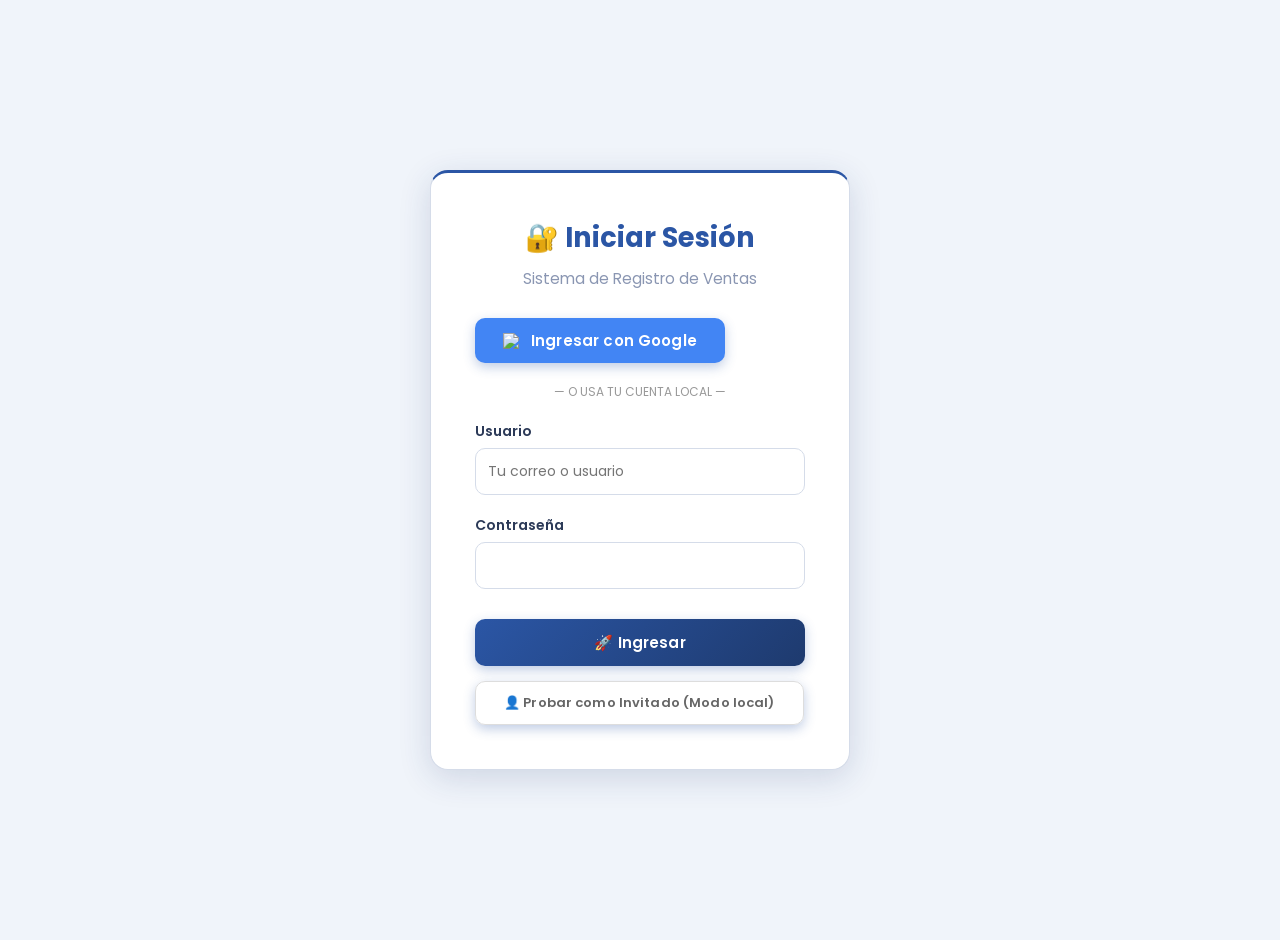
==== commit de1a6b20: "Add files via upload" ====
--- a/index.html
+++ b/index.html
@@ -775,7 +775,7 @@
     <div id="login-screen" class="login-container">
         <div class="login-box">
             <h1>🔐 Iniciar Sesión</h1>
-            <p>Sistema de Órdenes de Servicio</p>
+            <p>Sistema de Registro de Ventas</p>
             <button onclick="Auth.loginConGoogle()" style="background:#4285F4;color:white;border:none;margin-bottom:20px;display:flex;align-items:center;justify-content:center;gap:10px;">
                 <img src="https://cdn-icons-png.flaticon.com/512/2991/2991148.png" width="18"> Ingresar con Google
             </button>
@@ -1327,7 +1327,6 @@
                 this._lsSet(clave, datos);
                 if (!Auth.modoInvitado && window.firebaseOK) Firebase.guardar(clave, datos);
             },
-,
             cargarInventario() { Estado.inventario = this._lsGet('inventario', []); Inventario.actualizarTabla(); },
             guardarInventario() { this._procesarGuardado('inventario', Estado.inventario); Inventario.actualizarTabla(); },
             cargarClientes() { Estado.clientes = this._lsGet('clientes', []); },
@@ -1687,8 +1686,6 @@
                 XLSX.writeFile(wb,`Gastos_${new Date().toISOString().slice(0,10)}.xlsx`);
             }
         };
-
-       };
 
         const OrdenesServicio = {
             fotosTemp: [],
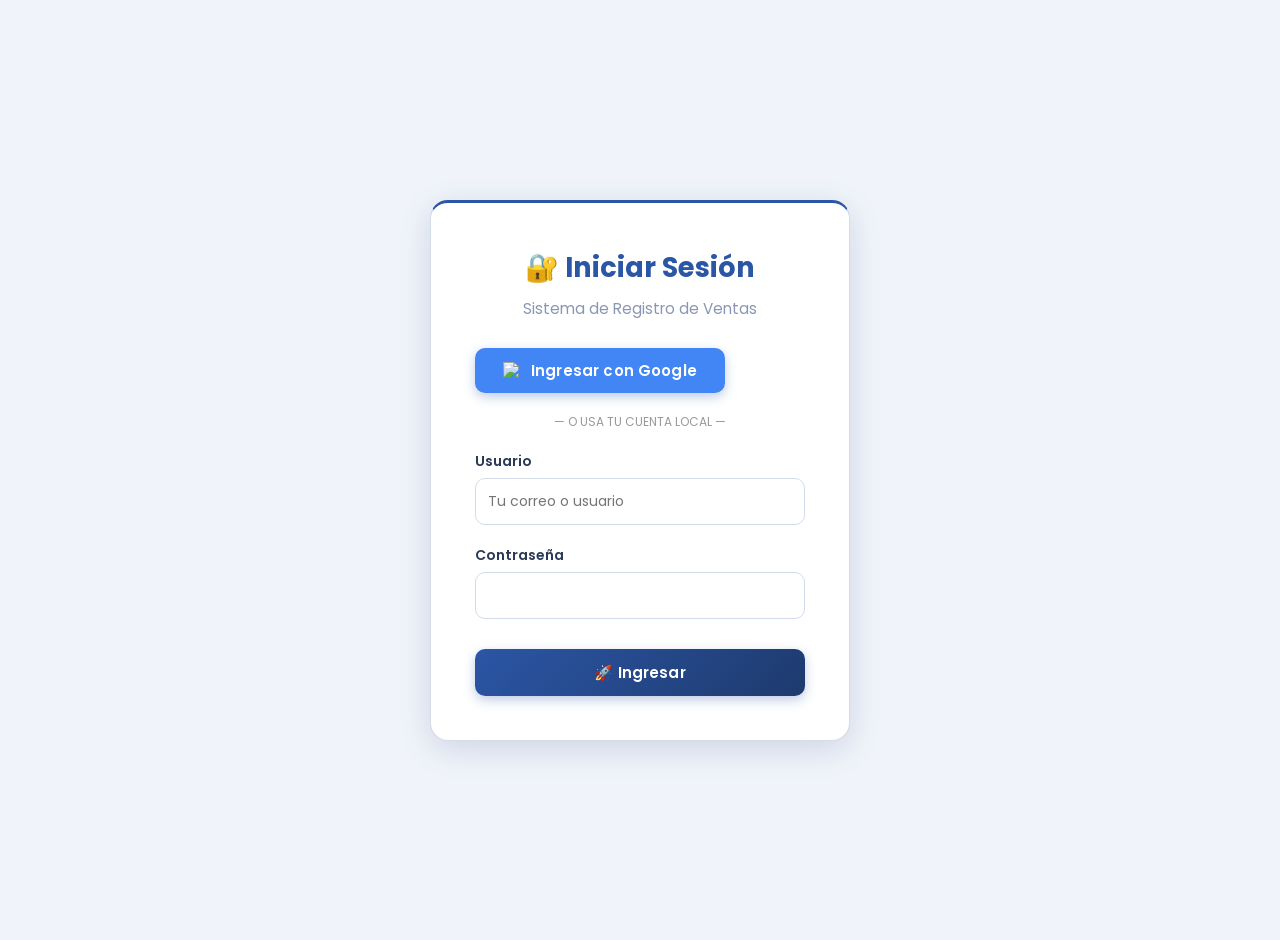
==== commit d6367880: "Remove guest login button from index.html" ====
--- a/index.html
+++ b/index.html
@@ -4,7 +4,7 @@
     <link rel="icon" href="logo.png" type="image/png">
     <meta charset="UTF-8">
     <meta name="viewport" content="width=device-width, initial-scale=1.0">
-    <title>Sistema de Órdenes de Servicio - Tecnología</title>
+    <title>Sistema de Registro de Ventas - Tecnología (Integrado)</title>
     <link rel="preconnect" href="https://fonts.googleapis.com">
     <link rel="preconnect" href="https://fonts.gstatic.com" crossorigin>
     <link href="https://fonts.googleapis.com/css2?family=Inter:wght@400;500;600;700&family=Montserrat:wght@400;500;600;700&family=Poppins:wght@400;500;600;700;800&family=Roboto:wght@400;500;700&display=swap" rel="stylesheet">
@@ -786,7 +786,6 @@
                 <div class="form-group"><label for="password">Contraseña</label><input type="password" id="password"></div>
                 <button type="submit">🚀 Ingresar</button>
             </form>
-            <button onclick="Auth.entrarComoInvitado()" style="background:transparent;color:#666;border:1px solid #ddd;margin-top:15px;font-size:13px;">👤 Probar como Invitado (Modo local)</button>
         </div>
     </div>
     <div id="pending-screen" class="login-container hidden">
@@ -811,8 +810,8 @@
         <div class="container">
             <header>
                 <button class="menu-toggle-btn" onclick="SidebarMenu.toggle()" title="Menú">☰</button>
-                <h1>🔧 Sistema de Órdenes de Servicio</h1>
-                <p>Gestión de Servicio Técnico</p>
+                <h1>📊 Sistema de Registro de Ventas</h1>
+                <p>Gestión de Tecnología</p>
                 <button class="logout-btn" onclick="Auth.cerrarSesion()">🚪 Cerrar Sesión</button>
                 <button id="theme-toggle-btn" onclick="ThemeManager.toggle()" title="Cambiar modo">
                     <span id="theme-icon">🌙</span>
@@ -832,20 +831,154 @@
                     <button class="sidebar-close-btn" onclick="SidebarMenu.close()">✕</button>
                 </div>
                 <div class="sidebar-nav">
-                    <button class="sidebar-item active" id="sidebarTab-ordenes-servicio" onclick="SidebarMenu.selectTab('ordenes-servicio')"><span class="item-left"><span class="item-icon">🔧</span> Órdenes de Servicio</span><span class="arrow">›</span></button>
+                    <button class="sidebar-item active" id="sidebarTab-registro" onclick="SidebarMenu.selectTab('registro')"><span class="item-left"><span class="item-icon">📝</span> Registro</span><span class="arrow">›</span></button>
+                    <button class="sidebar-item" id="sidebarTab-historial" onclick="SidebarMenu.selectTab('historial')"><span class="item-left"><span class="item-icon">📋</span> Historial</span><span class="arrow">›</span></button>
+                    <button class="sidebar-item" id="sidebarTab-cuentas-cobrar" onclick="SidebarMenu.selectTab('cuentas-cobrar')"><span class="item-left"><span class="item-icon">💰</span> Cuentas por Cobrar</span><span class="arrow">›</span></button>
                     <button class="sidebar-item" id="sidebarTab-clientes" onclick="SidebarMenu.selectTab('clientes')"><span class="item-left"><span class="item-icon">👥</span> Clientes</span><span class="arrow">›</span></button>
+                    <button class="sidebar-item" id="sidebarTab-reportes" onclick="SidebarMenu.selectTab('reportes')"><span class="item-left"><span class="item-icon">📊</span> Reportes</span><span class="arrow">›</span></button>
+                    <button class="sidebar-item" id="sidebarTab-gastos" onclick="SidebarMenu.selectTab('gastos')"><span class="item-left"><span class="item-icon">💸</span> Gastos</span><span class="arrow">›</span></button>
+                    <button class="sidebar-item" id="sidebarTab-rentabilidad" onclick="SidebarMenu.selectTab('rentabilidad')"><span class="item-left"><span class="item-icon">📈</span> Rentabilidad</span><span class="arrow">›</span></button>
+                    <button class="sidebar-item" id="sidebarTab-resumen" onclick="SidebarMenu.selectTab('resumen')"><span class="item-left"><span class="item-icon">📊</span> Resumen</span><span class="arrow">›</span></button>
                     <button class="sidebar-item" id="sidebarTab-inventario" onclick="SidebarMenu.selectTab('inventario')"><span class="item-left"><span class="item-icon">📦</span> Inventario</span><span class="arrow">›</span></button>
-                    <button class="sidebar-item" id="sidebarTab-gastos" onclick="SidebarMenu.selectTab('gastos')"><span class="item-left"><span class="item-icon">💸</span> Gastos</span><span class="arrow">›</span></button>
+                    <button class="sidebar-item" id="sidebarTab-ordenes-servicio" onclick="SidebarMenu.selectTab('ordenes-servicio')"><span class="item-left"><span class="item-icon">🔧</span> Órdenes de Servicio</span><span class="arrow">›</span></button>
                     <button class="sidebar-item" id="sidebarTab-proveedores" onclick="SidebarMenu.selectTab('proveedores')"><span class="item-left"><span class="item-icon">🏭</span> Proveedores</span><span class="arrow">›</span></button>
-                    <button class="sidebar-item" id="sidebarTab-compras" onclick="SidebarMenu.selectTab('compras')"><span class="item-left"><span class="item-icon">🛒</span> Compras de Insumos</span><span class="arrow">›</span></button>
+                    <button class="sidebar-item" id="sidebarTab-compras" onclick="SidebarMenu.selectTab('compras')"><span class="item-left"><span class="item-icon">🛒</span> Compras</span><span class="arrow">›</span></button>
+                    <button class="sidebar-item" id="sidebarTab-devoluciones" onclick="SidebarMenu.selectTab('devoluciones')"><span class="item-left"><span class="item-icon">↩️</span> Devoluciones</span><span class="arrow">›</span></button>
+                    <button class="sidebar-item" id="sidebarTab-cotizaciones" onclick="SidebarMenu.selectTab('cotizaciones')"><span class="item-left"><span class="item-icon">📄</span> Cotizaciones</span><span class="arrow">›</span></button>
+                    <button class="sidebar-item" id="sidebarTab-cierre-caja" onclick="SidebarMenu.selectTab('cierre-caja')"><span class="item-left"><span class="item-icon">🏧</span> Cierre de Caja</span><span class="arrow">›</span></button>
                     <button class="sidebar-item solo-admin" id="sidebarTab-usuarios" onclick="SidebarMenu.selectTab('usuarios')"><span class="item-left"><span class="item-icon">👨‍💼</span> Gestión de Usuarios</span><span class="arrow">›</span></button>
                 </div>
             </nav>
 
             <div class="tab-indicator-bar">
-                <span class="tab-breadcrumb">Sección actual: <span id="currentTabName">Órdenes de Servicio</span></span>
+                <span class="tab-breadcrumb">Sección actual: <span id="currentTabName">Registro</span></span>
                 <button class="open-menu-link" onclick="SidebarMenu.open()">☰ Cambiar sección</button>
             </div>
+            <!-- TAB: REGISTRO -->
+            <div id="registro" class="tab-content active">
+                <div class="success-msg" id="success-msg">✅ Venta registrada correctamente</div>
+                <form id="ventaForm">
+                    <div class="form-row">
+                        <div class="form-group"><label for="fecha">Fecha *</label><input type="date" id="fecha" required></div>
+                        <div class="form-group">
+                            <div style="display:flex;justify-content:space-between;align-items:center;margin-bottom:5px;">
+                                <label for="categoria" style="margin-bottom:0;">Categoría *</label>
+                                <button type="button" onclick="CategoriaCustom.toggleInput()" style="font-size:12px;padding:4px 11px;background:linear-gradient(135deg,#10B981,#059669);color:#fff;border:none;border-radius:6px;cursor:pointer;white-space:nowrap;font-weight:600;box-shadow:0 2px 6px rgba(16,185,129,0.3);">➕ Nueva categoría</button>
+                            </div>
+                            <div id="nueva-categoria-panel" style="display:none;margin-bottom:8px;">
+                                <div style="display:flex;gap:6px;align-items:center;">
+                                    <input type="text" id="nueva-categoria-input" placeholder="Ej: Impresoras" style="flex:1;padding:8px 12px;border-radius:8px;border:1.5px solid #10B981;font-size:14px;outline:none;background:var(--bg-input);color:var(--text-main);" maxlength="40">
+                                    <button type="button" onclick="CategoriaCustom.agregar()" style="padding:8px 14px;background:linear-gradient(135deg,#10B981,#059669);color:#fff;border:none;border-radius:8px;cursor:pointer;font-size:13px;white-space:nowrap;font-weight:600;">✔ Agregar</button>
+                                    <button type="button" onclick="CategoriaCustom.toggleInput()" style="padding:8px 10px;background:var(--bg-surface2);color:var(--text-secondary);border:none;border-radius:8px;cursor:pointer;font-size:13px;">✕</button>
+                                </div>
+                            </div>
+                            <select id="categoria" required><option value="">Seleccionar...</option><option>Laptops</option><option>Desktops</option><option>Accesorios</option><option>Periféricos</option><option>Componentes</option><option>Servicios</option><option>Otros</option></select>
+                        </div>
+                    </div>
+                    <div class="form-group">
+                        <label for="sku">SKU (Código de Producto)</label>
+                        <div style="display:flex;gap:8px;align-items:center;">
+                            <input type="text" id="sku" placeholder="Ej: SAMSUNG-LAPTOP-512GB-NEGRO" style="text-transform:uppercase;flex:1;">
+                            <button type="button" onclick="SkuGen.togglePanel()" style="white-space:nowrap;padding:10px 16px;font-size:13px;background:linear-gradient(135deg,#7C3AED,#5B21B6);box-shadow:0 4px 12px rgba(124,58,237,0.3);">🏷️ Generar SKU</button>
+                        </div>
+                        <small>Escribe un SKU o usa el generador para crearlo automáticamente.</small>
+                        <!-- PANEL INLINE GENERADOR DE SKU -->
+                        <div id="sku-inline-panel" style="display:none;margin-top:14px;padding:20px;border:2px solid #7C3AED;border-radius:12px;background:var(--bg-surface);position:relative;">
+                            <div style="display:flex;justify-content:space-between;align-items:center;margin-bottom:14px;">
+                                <strong style="color:#7C3AED;font-size:14px;">🏷️ Generador de SKU</strong>
+                                <div id="sku-inline-output" style="font-size:1.1em;font-weight:800;color:#7C3AED;font-family:'Poppins',sans-serif;letter-spacing:0.04em;flex:1;text-align:center;padding:0 10px;word-break:break-all;">—</div>
+                                <div style="display:flex;gap:8px;">
+                                    <button type="button" onclick="SkuGen.aplicarARegistro()" style="padding:8px 16px;font-size:13px;background:linear-gradient(135deg,#7C3AED,#5B21B6);">✅ Aplicar</button>
+                                    <button type="button" onclick="SkuGen.limpiarPanel()" class="btn-secondary" style="padding:8px 12px;font-size:13px;">🔄</button>
+                                </div>
+                            </div>
+                            <div style="display:grid;grid-template-columns:repeat(auto-fit,minmax(200px,1fr));gap:12px;">
+                                <div class="sku-field-wrap"><label>🏢 Marca</label><input type="text" id="skup-marca" placeholder="SAMSUNG" oninput="SkuGen.onPanelInput(this,'marca')" onkeydown="SkuGen.onKey(event,'marca',true)" onfocus="SkuGen.showSuggestions('marca',true)" onblur="SkuGen.hideSuggestions('marca',true)"><div class="sku-suggestions" id="sugp-marca"></div></div>
+                                <div class="sku-field-wrap"><label>📦 Producto</label><input type="text" id="skup-producto" placeholder="LAPTOP" oninput="SkuGen.onPanelInput(this,'producto')" onkeydown="SkuGen.onKey(event,'producto',true)" onfocus="SkuGen.showSuggestions('producto',true)" onblur="SkuGen.hideSuggestions('producto',true)"><div class="sku-suggestions" id="sugp-producto"></div></div>
+                                <div class="sku-field-wrap"><label>📐 Unidad</label><input type="text" id="skup-unidad" placeholder="UNIDAD" oninput="SkuGen.onPanelInput(this,'unidad')" onkeydown="SkuGen.onKey(event,'unidad',true)" onfocus="SkuGen.showSuggestions('unidad',true)" onblur="SkuGen.hideSuggestions('unidad',true)"><div class="sku-suggestions" id="sugp-unidad"></div></div>
+                                <div class="sku-field-wrap"><label>🎨 Color</label><input type="text" id="skup-color" placeholder="NEGRO" oninput="SkuGen.onPanelInput(this,'color')" onkeydown="SkuGen.onKey(event,'color',true)" onfocus="SkuGen.showSuggestions('color',true)" onblur="SkuGen.hideSuggestions('color',true)"><div class="sku-suggestions" id="sugp-color"></div></div>
+                                <div class="sku-field-wrap"><label>🔌 Tipo</label><input type="text" id="skup-tipo" placeholder="INALAMBRICO" oninput="SkuGen.onPanelInput(this,'tipo')" onkeydown="SkuGen.onKey(event,'tipo',true)" onfocus="SkuGen.showSuggestions('tipo',true)" onblur="SkuGen.hideSuggestions('tipo',true)"><div class="sku-suggestions" id="sugp-tipo"></div></div>
+                                <div class="sku-field-wrap"><label>🔢 Modelo</label><input type="text" id="skup-modelo" placeholder="PRO" oninput="SkuGen.onPanelInput(this,'modelo')" onkeydown="SkuGen.onKey(event,'modelo',true)" onfocus="SkuGen.showSuggestions('modelo',true)" onblur="SkuGen.hideSuggestions('modelo',true)"><div class="sku-suggestions" id="sugp-modelo"></div></div>
+                                <div class="sku-field-wrap"><label>⚡ Voltaje/Watts</label><input type="text" id="skup-voltaje" placeholder="65W" oninput="SkuGen.onPanelInput(this,'voltaje')" onkeydown="SkuGen.onKey(event,'voltaje',true)" onfocus="SkuGen.showSuggestions('voltaje',true)" onblur="SkuGen.hideSuggestions('voltaje',true)"><div class="sku-suggestions" id="sugp-voltaje"></div></div>
+                                <div class="sku-field-wrap"><label>💾 Capacidad</label><input type="text" id="skup-capacidad" placeholder="512GB" oninput="SkuGen.onPanelInput(this,'capacidad')" onkeydown="SkuGen.onKey(event,'capacidad',true)" onfocus="SkuGen.showSuggestions('capacidad',true)" onblur="SkuGen.hideSuggestions('capacidad',true)"><div class="sku-suggestions" id="sugp-capacidad"></div></div>
+                                <div class="sku-field-wrap"><label>🔗 USB</label><input type="text" id="skup-usb" placeholder="USB 3.0" oninput="SkuGen.onPanelInput(this,'usb')" onkeydown="SkuGen.onKey(event,'usb',true)" onfocus="SkuGen.showSuggestions('usb',true)" onblur="SkuGen.hideSuggestions('usb',true)"><div class="sku-suggestions" id="sugp-usb"></div></div>
+                                <div class="sku-field-wrap"><label>➕ Extra</label><input type="text" id="skup-extra" placeholder="4K, DDR5..." oninput="SkuGen.onPanelInput(this,'extra')" onkeydown="SkuGen.onKey(event,'extra',true)" onfocus="SkuGen.showSuggestions('extra',true)" onblur="SkuGen.hideSuggestions('extra',true)"><div class="sku-suggestions" id="sugp-extra"></div></div>
+                            </div>
+                        </div>
+                    </div>
+                    <div class="form-group"><label for="producto">Nombre del Producto *</label><input type="text" id="producto" placeholder="Ej: Laptop HP Pavilion" required autocomplete="off"></div>
+                    <div class="form-row">
+                        <div class="form-group"><label for="cantidad">Cantidad *</label><input type="number" id="cantidad" min="1" value="1" required></div>
+                        <div class="form-group"><label for="precio">Precio Unitario (S/) *</label><input type="number" id="precio" step="0.01" min="0" placeholder="0.00" required></div>
+                    </div>
+                    <div class="form-row">
+                        <div class="form-group"><label for="total-display">Total a Pagar</label><input type="text" id="total-display" readonly style="background:#f0f0f0;font-weight:bold;font-size:1.1em;color:#4472C4;"></div>
+                        <div class="form-group"><label for="adelanto">Adelanto (S/)</label><input type="number" id="adelanto" step="0.01" min="0" placeholder="0.00" value="0"><small>Monto pagado inicialmente.</small></div>
+                    </div>
+                    <div class="form-group">
+                        <div id="saldo-pendiente-display" style="background:#fff3cd;padding:15px;border-radius:8px;border:2px solid #ffc107;display:none;margin-top:10px;">
+                            <strong style="color:#856404;">Saldo Pendiente: <span id="saldo-valor">S/0.00</span></strong>
+                        </div>
+                    </div>
+                    <div class="form-row">
+                        <div class="form-group"><label for="cliente">Cliente</label><input type="text" id="cliente" placeholder="Nombre del cliente" autocomplete="off"></div>
+                        <div class="form-group"><label for="metodo">Método de Pago</label>
+                            <select id="metodo"><option value="">Seleccionar...</option><option>Efectivo</option><option>Tarjeta</option><option>Transferencia</option><option>Plin</option><option>Yape</option><option>Otro</option></select>
+                        </div>
+                    </div>
+                    <div class="form-row">
+                        <div class="form-group"><label for="vendedor">Vendedor</label><input type="text" id="vendedor" placeholder="Nombre del vendedor"></div>
+                        <div class="form-group"><label for="notas">Notas</label><input type="text" id="notas" placeholder="Información adicional"></div>
+                    </div>
+                    <div style="margin-top:30px;">
+                        <button type="submit">💾 Guardar Venta</button>
+                        <button type="button" class="btn-secondary" onclick="Ventas.limpiarFormulario()">🔄 Limpiar</button>
+                    </div>
+                </form>
+            </div>
+
+            <!-- TAB: HISTORIAL -->
+            <div id="historial" class="tab-content">
+                <div style="display:flex;justify-content:space-between;align-items:center;margin-bottom:20px;flex-wrap:wrap;gap:10px;">
+                    <h2 style="color:#333;">Historial de Ventas</h2>
+                    <div style="display:flex;gap:10px;flex-wrap:wrap;">
+                        <button onclick="Exportar.exportarExcel()">📥 Exportar a Excel</button>
+                        <button onclick="Exportar.guardarJSON()" class="btn-secondary">💾 Guardar Datos</button>
+                        <button onclick="document.getElementById('fileInput').click()" class="btn-secondary">📂 Cargar Datos</button>
+                        <input type="file" id="fileInput" accept=".json" style="display:none;" onchange="Exportar.cargarJSON(event)">
+                    </div>
+                </div>
+                <div class="search-filter-container">
+                    <div class="search-box"><span class="search-icon">🔍</span><input type="text" id="busqueda" placeholder="Buscar por producto, cliente o SKU..." oninput="Filtros.aplicarFiltros()"></div>
+                    <div class="filter-row">
+                        <div class="form-group"><label>Desde</label><input type="date" id="filtro-fecha-desde" onchange="Filtros.aplicarFiltros()"></div>
+                        <div class="form-group"><label>Hasta</label><input type="date" id="filtro-fecha-hasta" onchange="Filtros.aplicarFiltros()"></div>
+                        <div class="form-group"><label>Categoría</label><select id="filtro-categoria" onchange="Filtros.aplicarFiltros()"><option value="">Todas</option><option>Laptops</option><option>Desktops</option><option>Accesorios</option><option>Periféricos</option><option>Componentes</option><option>Servicios</option><option>Otros</option></select></div>
+                        <div class="form-group"><label>Método de Pago</label><select id="filtro-metodo" onchange="Filtros.aplicarFiltros()"><option value="">Todos</option><option>Efectivo</option><option>Tarjeta</option><option>Plin</option><option>Yape</option><option>Transferencia</option></select></div>
+                        <div class="form-group"><label>Estado de Pago</label><select id="filtro-estado" onchange="Filtros.aplicarFiltros()"><option value="">Todos</option><option>Pagado</option><option>Pendiente</option></select></div>
+                    </div>
+                    <div style="display:flex;justify-content:space-between;align-items:center;flex-wrap:wrap;gap:10px;">
+                        <span class="results-counter" id="contador-resultados">0 resultados</span>
+                        <button class="btn-secondary" onclick="Filtros.limpiarFiltros()">🔄 Limpiar Filtros</button>
+                    </div>
+                </div>
+                <div id="tabla-ventas"></div>
+            </div>
+
+            <!-- TAB: CUENTAS POR COBRAR -->
+            <div id="cuentas-cobrar" class="tab-content">
+                <h2 style="margin-bottom:20px;color:#333;">💰 Cuentas por Cobrar</h2>
+                <div class="summary-cards" id="cuentas-por-cobrar-cards"></div>
+                <div style="margin-bottom:15px;display:flex;gap:10px;flex-wrap:wrap;">
+                    <span style="font-weight:600;">Ordenar por:</span>
+                    <button class="small-btn" onclick="CuentasCobrar.ordenarPor('monto')">💵 Monto</button>
+                    <button class="small-btn" onclick="CuentasCobrar.ordenarPor('fecha')">📅 Fecha</button>
+                    <button class="small-btn" onclick="CuentasCobrar.ordenarPor('cliente')">👤 Cliente</button>
+                    <button class="small-btn" onclick="CuentasCobrar.ordenarPor('dias')">⏰ Días</button>
+                </div>
+                <div id="tabla-cuentas-cobrar"></div>
+            </div>
+
             <!-- TAB: CLIENTES -->
             <div id="clientes" class="tab-content">
                 <h2 style="margin-bottom:20px;color:#333;">👥 Gestión de Clientes</h2>
@@ -873,6 +1006,39 @@
                 <div id="lista-clientes"></div>
             </div>
 
+            <!-- TAB: REPORTES -->
+            <div id="reportes" class="tab-content">
+                <h2 style="margin-bottom:20px;color:#333;">📊 Reportes y Análisis</h2>
+                <div class="reporte-container">
+                    <div class="date-range-selector">
+                        <div class="preset-buttons">
+                            <button class="preset-btn active" onclick="Reportes.seleccionarPreset('hoy',event)">Hoy</button>
+                            <button class="preset-btn" onclick="Reportes.seleccionarPreset('semana',event)">Esta Semana</button>
+                            <button class="preset-btn" onclick="Reportes.seleccionarPreset('mes',event)">Este Mes</button>
+                            <button class="preset-btn" onclick="Reportes.seleccionarPreset('ultimo-mes',event)">Último Mes</button>
+                            <button class="preset-btn" onclick="Reportes.seleccionarPreset('personalizado',event)">Personalizado</button>
+                        </div>
+                        <div style="display:flex;gap:10px;" id="fechas-personalizadas" class="hidden">
+                            <input type="date" id="reporte-fecha-desde" onchange="Reportes.generarReporte()">
+                            <input type="date" id="reporte-fecha-hasta" onchange="Reportes.generarReporte()">
+                        </div>
+                        <button onclick="Reportes.exportarPDF()" style="background:#dc3545;">📄 PDF</button>
+                        <button onclick="Reportes.exportarExcel()">📥 Excel</button>
+                    </div>
+                    <div id="comparacion-periodo"></div>
+                    <div id="metricas-reporte"></div>
+                </div>
+                <div class="grafico-grid">
+                    <div class="grafico-container"><div class="grafico-titulo">📈 Evolución de Ventas</div><div class="grafico-wrapper"><canvas id="grafico-linea"></canvas></div></div>
+                    <div class="grafico-container"><div class="grafico-titulo">🎯 Distribución por Categoría</div><div class="grafico-wrapper"><canvas id="grafico-pastel"></canvas></div></div>
+                </div>
+                <div class="grafico-grid">
+                    <div class="grafico-container"><div class="grafico-titulo">📊 Top 10 Productos</div><div class="grafico-wrapper"><canvas id="grafico-barras"></canvas></div></div>
+                    <div class="grafico-container"><div class="grafico-titulo">💳 Métodos de Pago</div><div class="grafico-wrapper"><canvas id="grafico-dona"></canvas></div></div>
+                </div>
+                <div class="grafico-container"><div class="grafico-titulo">📈 Ingresos Acumulados</div><div class="grafico-wrapper"><canvas id="grafico-area"></canvas></div></div>
+            </div>
+
             <!-- TAB: GASTOS -->
             <div id="gastos" class="tab-content">
                 <h2 style="margin-bottom:20px;color:#333;">💸 Control de Gastos</h2>
@@ -903,6 +1069,31 @@
                 </div>
                 <div class="summary-cards" id="resumen-gastos"></div>
                 <div id="lista-gastos"></div>
+            </div>
+
+            <!-- TAB: RENTABILIDAD -->
+            <div id="rentabilidad" class="tab-content">
+                <h2 style="margin-bottom:20px;color:#333;">💰 Análisis de Rentabilidad</h2>
+                <div class="rentabilidad-grid" id="metricas-rentabilidad"></div>
+                <div style="margin-bottom:30px;">
+                    <h3 style="margin-bottom:15px;color:#333;">⚙️ Configurar Costos de Productos</h3>
+                    <div style="display:flex;gap:10px;margin-bottom:15px;">
+                        <button onclick="Rentabilidad.mostrarFormCosto()">➕ Configurar Costo</button>
+                        <button class="btn-secondary" onclick="Rentabilidad.importarCostos()">📂 Importar Costos</button>
+                    </div>
+                    <div id="lista-costos"></div>
+                </div>
+                <div style="margin-bottom:30px;"><h3 style="margin-bottom:15px;color:#333;">🏆 Top 10 Productos Más Rentables</h3><div id="productos-rentables"></div></div>
+                <div><h3 style="margin-bottom:15px;color:#333;">⚖️ Punto de Equilibrio</h3><div id="punto-equilibrio"></div></div>
+            </div>
+
+            <!-- TAB: RESUMEN -->
+            <div id="resumen" class="tab-content">
+                <h2 style="margin-bottom:30px;color:#333;">Resumen de Ventas</h2>
+                <div class="summary-cards" id="summary-cards"></div>
+                <div style="margin-bottom:20px;height:320px;"><canvas id="metodoChart" style="width:100%;height:100%"></canvas></div>
+                <div id="stock-alerts"></div>
+                <div id="ventas-por-categoria"></div>
             </div>
 
             <!-- TAB: INVENTARIO -->
@@ -933,7 +1124,7 @@
             </div>
 
             <!-- TAB: ÓRDENES DE SERVICIO -->
-            <div id="ordenes-servicio" class="tab-content active">
+            <div id="ordenes-servicio" class="tab-content">
                 <h2 style="margin-bottom:20px;color:#333;">🔧 Órdenes de Servicio</h2>
                 <div style="display:flex;gap:10px;margin-bottom:20px;flex-wrap:wrap;">
                     <button onclick="OrdenesServicio.mostrarFormNuevaOrden()">➕ Nueva Orden</button>
@@ -1050,14 +1241,14 @@
 
             <!-- ===== TAB: COMPRAS ===== -->
             <div id="compras" class="tab-content">
-                <h2 style="margin-bottom:20px;color:#333;">🛒 Compras de Insumos y Repuestos</h2>
+                <h2 style="margin-bottom:20px;color:#333;">🛒 Registro de Compras</h2>
                 <div style="display:flex;gap:10px;margin-bottom:20px;flex-wrap:wrap;">
                     <button onclick="Compras.mostrarForm()">➕ Nueva Compra</button>
                     <button class="btn-secondary" onclick="Compras.exportarExcel()">📥 Exportar Excel</button>
                 </div>
                 <div class="summary-cards" id="compras-cards" style="margin-bottom:20px;"></div>
                 <div id="form-nueva-compra" class="hidden" style="margin-bottom:25px;padding:25px;border:2px solid #28a745;border-radius:12px;background:#f8f9fa;">
-                    <h3 style="margin-bottom:20px;color:#28a745;">🛒 Registrar Compra de Insumos / Repuestos</h3>
+                    <h3 style="margin-bottom:20px;color:#28a745;">🛒 Registrar Compra / Ingreso de Mercadería</h3>
                     <input type="hidden" id="compra-editando-id">
                     <div class="form-row">
                         <div class="form-group"><label>Proveedor</label><select id="compra-proveedor"><option value="">Sin proveedor</option></select></div>
@@ -1083,10 +1274,82 @@
                         <button onclick="Compras.guardarCompra()" style="background:linear-gradient(135deg,#28a745,#20c997);">💾 Registrar Compra</button>
                         <button class="btn-secondary" onclick="Compras.cancelarForm()">Cancelar</button>
                     </div>
-                    <p style="margin-top:10px;font-size:0.82em;color:#28a745;"><strong>ℹ️</strong> Al guardar, se actualizará automáticamente el inventario de insumos.</p>
+                    <p style="margin-top:10px;font-size:0.82em;color:#28a745;"><strong>ℹ️</strong> Al guardar, se actualizará automáticamente el inventario y los costos en Rentabilidad.</p>
                 </div>
                 <div class="search-box" style="margin-bottom:20px;"><span class="search-icon">🔍</span><input type="text" id="busqueda-compras" placeholder="Buscar por proveedor, producto o N° documento..." oninput="Compras.actualizarTabla(this.value)"></div>
                 <div id="tabla-compras"></div>
+            </div>
+
+            <!-- ===== TAB: DEVOLUCIONES ===== -->
+            <div id="devoluciones" class="tab-content">
+                <h2 style="margin-bottom:20px;color:#333;">↩️ Devoluciones</h2>
+                <div style="display:flex;gap:10px;margin-bottom:20px;flex-wrap:wrap;">
+                    <button onclick="Devoluciones.iniciarDevolucion()" style="background:linear-gradient(135deg,#dc3545,#c82333);">↩️ Registrar Devolución</button>
+                    <button class="btn-secondary" onclick="Devoluciones.exportarExcel()">📥 Exportar Excel</button>
+                </div>
+                <div class="summary-cards" id="dev-cards" style="margin-bottom:20px;"></div>
+                <div id="tabla-devoluciones"></div>
+            </div>
+
+            <!-- ===== TAB: COTIZACIONES ===== -->
+            <div id="cotizaciones" class="tab-content">
+                <h2 style="margin-bottom:20px;color:#333;">📄 Cotizaciones</h2>
+                <div style="display:flex;gap:10px;margin-bottom:20px;flex-wrap:wrap;"><button onclick="Cotizaciones.mostrarForm()">➕ Nueva Cotización</button></div>
+                <div class="summary-cards" id="cot-cards" style="margin-bottom:20px;"></div>
+                <div id="form-nueva-cotizacion" class="hidden" style="margin-bottom:25px;padding:25px;border:2px solid #4472C4;border-radius:12px;background:#f8f9fa;">
+                    <h3 style="margin-bottom:20px;color:#4472C4;">📄 Nueva Cotización</h3>
+                    <input type="hidden" id="cot-editando-id">
+                    <div class="form-row">
+                        <div class="form-group"><label>N° Cotización</label><input id="cot-numero" type="text" readonly style="background:#f0f0f0;font-weight:bold;color:#4472C4;"></div>
+                        <div class="form-group"><label>Fecha *</label><input type="date" id="cot-fecha"></div>
+                    </div>
+                    <div class="form-row">
+                        <div class="form-group"><label>Válida hasta</label><input type="date" id="cot-vencimiento"></div>
+                        <div class="form-group"><label>Cliente *</label><input id="cot-cliente" type="text" placeholder="Nombre del cliente"></div>
+                    </div>
+                    <div class="form-row">
+                        <div class="form-group"><label>Teléfono</label><input id="cot-tel" type="tel" placeholder="987654321"></div>
+                        <div class="form-group"><label>Email</label><input id="cot-email" type="email" placeholder="cliente@email.com"></div>
+                    </div>
+                    <div style="margin-bottom:15px;padding:15px;background:#e8eefa;border-radius:8px;border:1px solid #c5d3f5;">
+                        <strong style="color:#4472C4;display:block;margin-bottom:12px;">➕ Agregar Producto/Servicio</strong>
+                        <div class="compra-item-form" style="grid-template-columns:1fr 70px 90px 70px auto;">
+                            <div class="form-group" style="margin:0;"><label style="font-size:0.85em;">Descripción *</label><input id="cot-item-nombre" type="text" placeholder="Producto o servicio"></div>
+                            <div class="form-group" style="margin:0;"><label style="font-size:0.85em;">Cant.</label><input id="cot-item-cant" type="number" min="1" value="1"></div>
+                            <div class="form-group" style="margin:0;"><label style="font-size:0.85em;">Precio (S/)</label><input id="cot-item-precio" type="number" step="0.01" min="0" placeholder="0.00"></div>
+                            <div class="form-group" style="margin:0;"><label style="font-size:0.85em;">Desc. %</label><input id="cot-item-desc" type="number" min="0" max="100" value="0" placeholder="0"></div>
+                            <button onclick="Cotizaciones.agregarItem()" style="padding:10px 16px;height:44px;align-self:end;">➕</button>
+                        </div>
+                    </div>
+                    <div id="cot-items-lista" style="margin-bottom:15px;min-height:50px;"></div>
+                    <div class="cot-totales">
+                        <div><span>Subtotal:</span><strong id="cot-subtotal-display">S/0.00</strong></div>
+                        <div><span>IGV (18%):</span><strong id="cot-igv-display">No incluido</strong></div>
+                        <div class="total-final"><span>TOTAL:</span><strong id="cot-total-display">S/0.00</strong></div>
+                    </div>
+                    <div class="form-group" style="margin-top:12px;"><label><input type="checkbox" id="cot-incluir-igv" onchange="Cotizaciones.renderItems()"> Incluir IGV (18%) en el total</label></div>
+                    <div class="form-row" style="margin-top:12px;">
+                        <div class="form-group"><label>Condiciones de pago</label><input id="cot-condiciones" type="text" placeholder="Ej: 50% al aceptar, saldo a la entrega"></div>
+                        <div class="form-group"><label>Notas internas</label><input id="cot-notas-cot" type="text" placeholder="Observaciones..."></div>
+                    </div>
+                    <div style="margin-top:20px;display:flex;gap:10px;flex-wrap:wrap;">
+                        <button onclick="Cotizaciones.guardarCotizacion()">💾 Guardar Cotización</button>
+                        <button class="btn-secondary" onclick="Cotizaciones.cancelarForm()">Cancelar</button>
+                    </div>
+                </div>
+                <div id="tabla-cotizaciones"></div>
+            </div>
+
+            <!-- ===== TAB: CIERRE DE CAJA ===== -->
+            <div id="cierre-caja" class="tab-content">
+                <h2 style="margin-bottom:20px;color:#333;">🏧 Cierre de Caja</h2>
+                <div style="display:flex;gap:10px;margin-bottom:20px;flex-wrap:wrap;">
+                    <button onclick="CierreCaja.realizarCierre()" style="background:linear-gradient(135deg,#28a745,#20c997);">🏧 Realizar Cierre del Día</button>
+                    <button class="btn-secondary" onclick="CierreCaja.exportarExcel()">📥 Exportar Excel</button>
+                </div>
+                <div class="summary-cards" id="caja-cards" style="margin-bottom:25px;"></div>
+                <h3 style="margin-bottom:15px;color:#333;">📋 Historial de Cierres</h3>
+                <div id="tabla-cierres"></div>
             </div>
 
             <!-- ===== TAB: GESTIÓN DE USUARIOS ===== -->
@@ -1259,7 +1522,7 @@
             },
             mostrarPantallaPrincipal() {
                 this._mostrarPantalla('main-screen');
-                if (this.modoInvitado) { Storage.cargarInventario(); }
+                if (this.modoInvitado) { Storage.cargarVentas(); Storage.cargarInventario(); }
                 else { Storage.sincronizarDesdeFirebase(); }
                 this.aplicarRestricciones();
             },
@@ -1327,25 +1590,42 @@
                 this._lsSet(clave, datos);
                 if (!Auth.modoInvitado && window.firebaseOK) Firebase.guardar(clave, datos);
             },
+            _normalizarVentas(lista) {
+                if (!lista) return [];
+                return lista.map(v => {
+                    const adelanto = v.adelanto !== undefined ? v.adelanto : v.total;
+                    const saldoPendiente = v.saldoPendiente !== undefined ? v.saldoPendiente : 0;
+                    const estadoPago = v.estadoPago || 'Pagado';
+                    let historialPagos = v.historialPagos || [];
+                    if (!historialPagos.length && adelanto > 0) historialPagos = [{ monto: adelanto, metodo: v.metodo || 'Sin método', fecha: v.createdAt || v.fecha || new Date().toISOString() }];
+                    return { ...v, adelanto, saldoPendiente, estadoPago, historialPagos };
+                }).sort((a, b) => new Date(b.fecha) - new Date(a.fecha));
+            },
+            cargarVentas() { Estado.ventas = this._normalizarVentas(this._lsGet('ventas', [])); UI.actualizarVistas(); },
+            guardarVentas() { this._procesarGuardado('ventas', Estado.ventas); },
             cargarInventario() { Estado.inventario = this._lsGet('inventario', []); Inventario.actualizarTabla(); },
             guardarInventario() { this._procesarGuardado('inventario', Estado.inventario); Inventario.actualizarTabla(); },
             cargarClientes() { Estado.clientes = this._lsGet('clientes', []); },
             guardarClientes() { this._procesarGuardado('clientes', Estado.clientes); },
             cargarGastos() { Estado.gastos = this._lsGet('gastos', []); },
             guardarGastos() { this._procesarGuardado('gastos', Estado.gastos); },
+            cargarCostos() { Estado.costosProductos = this._lsGet('costos', {}); },
+            guardarCostos() { this._procesarGuardado('costos', Estado.costosProductos); },
             async sincronizarDesdeFirebase() {
                 if (!window.firebaseOK || Auth.modoInvitado) return;
                 const indicador = document.getElementById('firebase-sync-indicator');
                 if (indicador) indicador.style.display = 'flex';
                 try {
-                    const claves = ['inventario','clientes','gastos','ordenesServicio','proveedores','compras'];
+                    const claves = ['ventas','inventario','clientes','gastos','costos','ordenesServicio','proveedores','compras','devoluciones','cotizaciones','cierresCaja'];
                     await Promise.all(claves.map(async clave => {
                         const datos = await Firebase.cargar(clave);
                         if (datos !== null) this._lsSet(clave, datos);
                     }));
+                    Estado.ventas = this._normalizarVentas(this._lsGet('ventas', []));
                     Estado.inventario = this._lsGet('inventario', []);
                     Estado.clientes = this._lsGet('clientes', []);
                     Estado.gastos = this._lsGet('gastos', []);
+                    Estado.costosProductos = this._lsGet('costos', {});
                     UI.actualizarVistas();
                     Inventario.actualizarTabla();
                     Toastify({ text:"☁️ Datos sincronizados", duration:2500, gravity:"top", position:"right", backgroundColor:"linear-gradient(to right,#4472C4,#2c5aa0)" }).showToast();
@@ -1355,50 +1635,256 @@
         };
 
         const Autocomplete = {
+            currentFocus: -1,
+            init() {
+                const input = document.getElementById('producto');
+                input.addEventListener('input', (e) => this.mostrarSugerencias(e.target));
+                input.addEventListener('keydown', (e) => this.handleKeydown(e));
+                document.addEventListener('click', (e) => this.cerrarSugerencias(e));
+            },
+            mostrarSugerencias(input) {
+                const val = input.value;
+                this.cerrarSugerencias();
+                if (!val || val.length < 2) return;
+                this.currentFocus = -1;
+                const productosVentas = Estado.ventas.map(v => v.producto);
+                const productosInventario = Estado.inventario.map(i => i.nombre);
+                const todosProductos = [...new Set([...productosVentas, ...productosInventario])];
+                const sugerencias = todosProductos.filter(p => p.toLowerCase().includes(val.toLowerCase()));
+                if (!sugerencias.length) return;
+                const container = document.createElement('div');
+                container.setAttribute('id','autocomplete-list');
+                container.setAttribute('class','autocomplete-items');
+                input.parentNode.appendChild(container);
+                sugerencias.forEach(producto => {
+                    const item = document.createElement('div');
+                    const pos = producto.toLowerCase().indexOf(val.toLowerCase());
+                    item.innerHTML = producto.substr(0,pos) + '<strong>' + producto.substr(pos,val.length) + '</strong>' + producto.substr(pos+val.length);
+                    item.addEventListener('click', () => {
+                        input.value = producto;
+                        const itemInv = Estado.inventario.find(i => i.nombre === producto);
+                        if (itemInv) document.getElementById('sku').value = itemInv.sku;
+                        this.cerrarSugerencias();
+                    });
+                    container.appendChild(item);
+                });
+            },
+            handleKeydown(e) {
+                const container = document.getElementById('autocomplete-list');
+                if (!container) return;
+                const items = container.getElementsByTagName('div');
+                if (e.keyCode === 40) { this.currentFocus++; this.activarItem(items); }
+                else if (e.keyCode === 38) { this.currentFocus--; this.activarItem(items); }
+                else if (e.keyCode === 13) { e.preventDefault(); if (this.currentFocus > -1 && items) items[this.currentFocus].click(); }
+            },
+            activarItem(items) {
+                if (!items) return;
+                this.removerActivos(items);
+                if (this.currentFocus >= items.length) this.currentFocus = 0;
+                if (this.currentFocus < 0) this.currentFocus = items.length - 1;
+                items[this.currentFocus].classList.add('autocomplete-active');
+            },
+            removerActivos(items) { for (let i=0; i<items.length; i++) items[i].classList.remove('autocomplete-active'); },
+            cerrarSugerencias(e) {
+                const container = document.getElementById('autocomplete-list');
+                if (container && (!e || e.target !== document.getElementById('producto'))) container.parentNode.removeChild(container);
+            },
             initClientes() {
-                // For sales client field (kept for compatibility)
                 const input = document.getElementById('cliente');
-                if (input) {
-                    input.addEventListener('input', (e) => this.mostrarSugerenciasClientes(e.target));
-                    document.addEventListener('click', (e) => this.cerrarSugerenciasClientes(e));
-                }
-                // For OS client field
-                const osInput = document.getElementById('os-cliente');
-                if (osInput) {
-                    osInput.addEventListener('input', (e) => this.mostrarSugerenciasClientes(e.target, 'autocomplete-list-os-clientes'));
-                    document.addEventListener('click', (e) => this.cerrarSugerenciasClientes(e, 'autocomplete-list-os-clientes', 'os-cliente'));
-                }
-            },
-            mostrarSugerenciasClientes(input, listId = 'autocomplete-list-clientes') {
+                input.addEventListener('input', (e) => this.mostrarSugerenciasClientes(e.target));
+                document.addEventListener('click', (e) => this.cerrarSugerenciasClientes(e));
+            },
+            mostrarSugerenciasClientes(input) {
                 const val = input.value;
-                this.cerrarSugerenciasClientes(null, listId, input.id);
+                this.cerrarSugerenciasClientes();
                 if (!val || val.length < 1) return;
                 const sugerencias = Estado.clientes.filter(c => c.nombre.toLowerCase().includes(val.toLowerCase()));
                 if (!sugerencias.length) return;
                 const container = document.createElement('div');
-                container.setAttribute('id', listId);
-                container.setAttribute('class', 'autocomplete-items');
+                container.setAttribute('id','autocomplete-list-clientes');
+                container.setAttribute('class','autocomplete-items');
                 input.parentNode.appendChild(container);
                 sugerencias.forEach(cliente => {
                     const item = document.createElement('div');
                     item.textContent = cliente.nombre;
-                    item.addEventListener('click', () => {
-                        input.value = cliente.nombre;
-                        this.cerrarSugerenciasClientes(null, listId, input.id);
-                        // Fill phone if OS form
-                        if (input.id === 'os-cliente' && cliente.telefono) {
-                            const tel = document.getElementById('os-telefono');
-                            if (tel && !tel.value) tel.value = cliente.telefono;
-                        }
-                    });
+                    item.addEventListener('click', () => { input.value = cliente.nombre; this.cerrarSugerenciasClientes(); });
                     container.appendChild(item);
                 });
             },
-            cerrarSugerenciasClientes(e, listId = 'autocomplete-list-clientes', inputId = 'cliente') {
-                const container = document.getElementById(listId);
-                if (container && (!e || e.target !== document.getElementById(inputId))) {
-                    container.parentNode.removeChild(container);
+            cerrarSugerenciasClientes(e) {
+                const container = document.getElementById('autocomplete-list-clientes');
+                if (container && (!e || e.target !== document.getElementById('cliente'))) container.parentNode.removeChild(container);
+            }
+        };
+
+        const Ventas = {
+            init() {
+                document.getElementById('ventaForm').addEventListener('submit', (e) => this.registrarVenta(e));
+                const calcularTotal = () => {
+                    const cantidad = parseFloat(document.getElementById('cantidad').value) || 0;
+                    const precio = parseFloat(document.getElementById('precio').value) || 0;
+                    document.getElementById('total-display').value = `S/${(cantidad*precio).toFixed(2)}`;
+                    this.calcularSaldo();
+                };
+                document.getElementById('cantidad').addEventListener('input', calcularTotal);
+                document.getElementById('precio').addEventListener('input', calcularTotal);
+                document.getElementById('adelanto').addEventListener('input', () => this.calcularSaldo());
+            },
+            calcularSaldo() {
+                const cantidad = parseFloat(document.getElementById('cantidad').value) || 0;
+                const precio = parseFloat(document.getElementById('precio').value) || 0;
+                const total = cantidad * precio;
+                const adelanto = parseFloat(document.getElementById('adelanto').value) || 0;
+                const saldo = total - adelanto;
+                const saldoDisplay = document.getElementById('saldo-pendiente-display');
+                if (saldo > 0 && adelanto > 0) { saldoDisplay.style.display = 'block'; document.getElementById('saldo-valor').textContent = `S/${saldo.toFixed(2)}`; }
+                else saldoDisplay.style.display = 'none';
+            },
+            async registrarVenta(e) {
+                e.preventDefault();
+                const metodoPago = document.getElementById('metodo').value;
+                let sku = document.getElementById('sku').value.trim();
+                const cantidad = parseInt(document.getElementById('cantidad').value);
+                const categoria = document.getElementById('categoria').value;
+                if (!sku) {
+                    Swal.fire({ icon:'warning', title:'SKU requerido', text:'Debes generar un SKU antes de registrar el producto.', confirmButtonColor:'#7C3AED', confirmButtonText:'🏷️ Generar SKU' })
+                        .then(() => { document.getElementById('sku-inline-panel').style.display = 'block'; document.getElementById('skup-marca').focus(); });
+                    return;
                 }
+                if (sku) {
+                    const item = Estado.inventario.find(x => x.sku === sku);
+                    if (!item) {
+                        const result = await Swal.fire({ title:'SKU no encontrado', text:`No existe el SKU ${sku}. ¿Crear en inventario?`, icon:'warning', showCancelButton:true, confirmButtonColor:'#4472C4', cancelButtonColor:'#6c757d', confirmButtonText:'Sí, crear', cancelButtonText:'Cancelar' });
+                        if (result.isConfirmed) { UI.switchTab('inventario'); Inventario.mostrarFormNuevoItem(); document.getElementById('nuevo-sku').value = sku; document.getElementById('nuevo-nombre').value = document.getElementById('producto').value; return; }
+                        else { Swal.fire('Cancelado','No se registró la venta.','info'); return; }
+                    } else if (item.stock < cantidad) { Swal.fire('Stock insuficiente',`Stock: ${item.stock} disponibles.`,'error'); return; }
+                }
+                const adelantoInicial = parseFloat(document.getElementById('adelanto').value) || 0;
+                const venta = {
+                    id: Date.now(), fecha: document.getElementById('fecha').value,
+                    producto: document.getElementById('producto').value, categoria,
+                    cantidad, precio: parseFloat(document.getElementById('precio').value),
+                    total: Math.round(cantidad * parseFloat(document.getElementById('precio').value) * 100) / 100,
+                    adelanto: adelantoInicial, saldoPendiente: 0, estadoPago: 'Pendiente',
+                    cliente: document.getElementById('cliente').value, metodo: metodoPago,
+                    historialPagos: [], vendedor: document.getElementById('vendedor').value,
+                    notas: document.getElementById('notas').value, sku, createdAt: new Date().toISOString()
+                };
+                venta.saldoPendiente = venta.total - venta.adelanto;
+                venta.estadoPago = venta.saldoPendiente <= 0 ? 'Pagado' : 'Pendiente';
+                if (adelantoInicial > 0) venta.historialPagos.push({ monto: adelantoInicial, metodo: metodoPago, fecha: new Date().toISOString() });
+                if (venta.sku) {
+                    const item = Estado.inventario.find(x => x.sku === venta.sku);
+                    if (item) { item.stock -= venta.cantidad; if (item.stock < 0) item.stock = 0; Storage.guardarInventario(); }
+                }
+                Estado.ventas.unshift(venta);
+                Storage.guardarVentas();
+                UI.actualizarVistas();
+                const msg = document.getElementById('success-msg');
+                msg.classList.add('show');
+                setTimeout(() => msg.classList.remove('show'), 3000);
+                Toastify({ text:"✅ Venta registrada", duration:3000, gravity:"top", position:"right", backgroundColor:"linear-gradient(to right,#00b09b,#96c93d)" }).showToast();
+                this.limpiarFormulario();
+                const nombreCliente = venta.cliente ? venta.cliente.trim() : '';
+                if (nombreCliente && !Estado.clientes.find(c => c.nombre.toLowerCase() === nombreCliente.toLowerCase())) {
+                    const result = await Swal.fire({ title:'¿Registrar cliente nuevo?', html:`<p>¿Agregar a <strong>${nombreCliente}</strong>?</p>`, icon:'question', showCancelButton:true, showDenyButton:true, confirmButtonText:'Sí, registrar', denyButtonText:'Después', cancelButtonText:'No', confirmButtonColor:'#4472C4', denyButtonColor:'#6c757d', cancelButtonColor:'#6c757d' });
+                    if (result.isConfirmed) { UI.switchTab('clientes'); Clientes.mostrarFormNuevoCliente(); document.getElementById('nuevo-cliente-nombre').value = nombreCliente; }
+                }
+            },
+            limpiarFormulario() {
+                document.getElementById('ventaForm').reset();
+                document.getElementById('fecha').valueAsDate = new Date();
+                document.getElementById('total-display').value = '';
+                document.getElementById('adelanto').value = '0';
+                document.getElementById('saldo-pendiente-display').style.display = 'none';
+            },
+            async eliminar(id) {
+                const result = await Swal.fire({ title:'¿Eliminar venta?', text:"Esta acción no se puede deshacer", icon:'warning', showCancelButton:true, confirmButtonColor:'#dc3545', cancelButtonColor:'#6c757d', confirmButtonText:'Sí, eliminar', cancelButtonText:'Cancelar' });
+                if (!result.isConfirmed) return;
+                const venta = Estado.ventas.find(v => v.id === id);
+                if (venta && venta.sku) { const item = Estado.inventario.find(x => x.sku === venta.sku); if (item) { item.stock += venta.cantidad; Storage.guardarInventario(); } }
+                Estado.ventas = Estado.ventas.filter(v => v.id !== id);
+                Storage.guardarVentas();
+                UI.actualizarVistas();
+                Toastify({ text:"🗑️ Venta eliminada", duration:3000, gravity:"top", position:"right", backgroundColor:"linear-gradient(to right,#ff5f6d,#ffc371)" }).showToast();
+            },
+            calcularMetodoCombinado(historialPagos) {
+                if (!historialPagos || !historialPagos.length) return 'Sin método';
+                if (historialPagos.length === 1) return historialPagos[0].metodo;
+                const metodosOrdenados = historialPagos.map(p => p.metodo);
+                const metodosUnicos = [...new Set(metodosOrdenados)];
+                if (metodosUnicos.length === 1) return metodosUnicos[0];
+                return `${metodosOrdenados[0]}/${metodosOrdenados[metodosOrdenados.length-1]}`;
+            },
+            async actualizarPago(id) {
+                const venta = Estado.ventas.find(v => v.id === id);
+                if (!venta) return;
+                if (!venta.historialPagos) venta.historialPagos = [{ monto: venta.adelanto, metodo: venta.metodo, fecha: venta.createdAt }];
+                const { value: formValues } = await Swal.fire({
+                    title: 'Actualizar Pago',
+                    html: `<div style="text-align:left;margin-bottom:15px;"><strong>Total:</strong> S/${venta.total.toFixed(2)}<br><strong>Adelanto:</strong> S/${venta.adelanto.toFixed(2)}<br><strong>Saldo:</strong> S/${venta.saldoPendiente.toFixed(2)}</div>
+                        <label>Monto adicional:</label><input id="swal-pago" class="swal2-input" type="number" step="0.01" value="${venta.saldoPendiente.toFixed(2)}">
+                        <label style="margin-top:15px;">Método:</label><select id="swal-metodo" class="swal2-input"><option>Efectivo</option><option>Plin</option><option>Yape</option><option>Transferencia</option><option>Tarjeta</option><option>Otro</option></select>`,
+                    focusConfirm: false, showCancelButton: true, confirmButtonText: 'Registrar Pago', cancelButtonText: 'Cancelar', confirmButtonColor: '#4472C4',
+                    preConfirm: () => {
+                        const montoPago = parseFloat(document.getElementById('swal-pago').value) || 0;
+                        const metodoPago = document.getElementById('swal-metodo').value;
+                        if (montoPago <= 0) { Swal.showValidationMessage('El monto debe ser > 0'); return null; }
+                        if (montoPago > venta.saldoPendiente + 0.01) { Swal.showValidationMessage(`Máximo S/${venta.saldoPendiente.toFixed(2)}`); return null; }
+                        return { montoPago, metodoPago };
+                    }
+                });
+                if (!formValues) return;
+                const { montoPago, metodoPago } = formValues;
+                venta.historialPagos.push({ monto: montoPago, metodo: metodoPago, fecha: new Date().toISOString() });
+                venta.adelanto += montoPago;
+                venta.saldoPendiente = venta.total - venta.adelanto;
+                venta.estadoPago = venta.saldoPendiente <= 0.01 ? 'Pagado' : 'Pendiente';
+                venta.metodo = Ventas.calcularMetodoCombinado(venta.historialPagos);
+                Storage.guardarVentas();
+                UI.actualizarVistas();
+                if (venta.estadoPago === 'Pagado') await Swal.fire({ icon:'success', title:'¡Pago Completo!', html:`<p>Total pagado. Método: ${venta.metodo}</p>`, confirmButtonColor:'#4472C4' });
+                else Toastify({ text:`💰 Saldo restante: S/${venta.saldoPendiente.toFixed(2)}`, duration:4000, gravity:"top", position:"right", backgroundColor:"linear-gradient(to right,#17a2b8,#138496)" }).showToast();
+            }
+        };
+
+        const Facturas = {
+            generar(id) {
+                const venta = Estado.ventas.find(v => v.id === id);
+                if (!venta) return Swal.fire('Error','Venta no encontrada','error');
+                const { jsPDF } = window.jspdf;
+                const doc = new jsPDF();
+                doc.setFillColor(68,114,196); doc.rect(0,0,210,40,'F');
+                doc.setTextColor(255,255,255); doc.setFontSize(22); doc.setFont('helvetica','bold');
+                doc.text('COMPROBANTE DE VENTA', 105, 18, {align:'center'});
+                doc.setFontSize(11); doc.text('Tecnología - Servicio Técnico', 105, 28, {align:'center'});
+                doc.setTextColor(0,0,0); doc.setFontSize(10); doc.setFont('helvetica','normal');
+                const [year,month,day] = venta.fecha.split('-');
+                doc.text(`Fecha: ${day}/${month}/${year}`, 14, 55);
+                doc.text(`ID Venta: ${venta.id}`, 14, 62);
+                doc.text(`SKU: ${venta.sku || '-'}`, 14, 69);
+                if(venta.cliente) { doc.setFont('helvetica','bold'); doc.text('Cliente:', 120,55); doc.setFont('helvetica','normal'); doc.text(venta.cliente, 140, 55); }
+                if(venta.vendedor) { doc.text(`Vendedor: ${venta.vendedor}`, 120, 62); }
+                doc.setFillColor(68,114,196); doc.rect(14,78,182,8,'F');
+                doc.setTextColor(255,255,255); doc.setFont('helvetica','bold'); doc.setFontSize(9);
+                doc.text('PRODUCTO',16,84); doc.text('CATEGORÍA',80,84); doc.text('CANT.',120,84); doc.text('PRECIO',140,84); doc.text('TOTAL',172,84);
+                doc.setTextColor(0,0,0); doc.setFont('helvetica','normal'); doc.setFontSize(10);
+                doc.setFillColor(245,248,255); doc.rect(14,86,182,10,'F');
+                doc.text(venta.producto.slice(0,35), 16, 93); doc.text(venta.categoria||'-', 80, 93);
+                doc.text(String(venta.cantidad), 122, 93); doc.text(`S/${venta.precio.toFixed(2)}`, 140, 93);
+                doc.setFont('helvetica','bold'); doc.text(`S/${venta.total.toFixed(2)}`, 170, 93);
+                let y=115;
+                doc.setFont('helvetica','bold');
+                doc.text(`Pagado:`, 140, y); doc.text(`S/${venta.adelanto.toFixed(2)}`, 172, y); y+=7;
+                if(venta.saldoPendiente>0){ doc.setTextColor(220,53,69); doc.text(`Pendiente:`, 140, y); doc.text(`S/${venta.saldoPendiente.toFixed(2)}`, 172, y); doc.setTextColor(0,0,0); y+=7; }
+                doc.setFontSize(12); doc.text(`TOTAL: S/${venta.total.toFixed(2)}`, 140, y+5);
+                if(venta.historialPagos && venta.historialPagos.length>0){
+                    y+=20; doc.setFontSize(9); doc.setFont('helvetica','bold'); doc.text('Historial de Pagos:', 14, y);
+                    venta.historialPagos.forEach((p,i)=>{ y+=6; const fd=new Date(p.fecha); doc.setFont('helvetica','normal'); doc.text(`  ${fd.toLocaleDateString('es-PE')} - ${p.metodo}: S/${p.monto.toFixed(2)}`,14,y); });
+                }
+                if(venta.notas){ y+=10; doc.setFontSize(9); doc.text(`Notas: ${venta.notas}`,14,y); }
+                doc.setFontSize(8); doc.setTextColor(150,150,150); doc.text('Gracias por su compra · Sistema de Registro de Ventas', 105, 280, {align:'center'});
+                doc.save(`Factura_${venta.id}.pdf`);
             }
         };
 
@@ -1503,24 +1989,52 @@
             }
         };
 
-        const OsDashboard = {
-            actualizar() {
-                const ordenes = OrdenesServicio.cargar();
-                const total = ordenes.length;
-                const pendientes = ordenes.filter(o => o.estado === 'Pendiente' || o.estado === 'En diagnóstico' || o.estado === 'En reparación' || o.estado === 'Esperando repuesto').length;
-                const listos = ordenes.filter(o => o.estado === 'Listo').length;
-                const entregados = ordenes.filter(o => o.estado === 'Entregado').length;
-                const montoTotal = ordenes.reduce((s, o) => s + (o.costo || 0), 0);
-                const saldoPendiente = ordenes.reduce((s, o) => s + Math.max(0, (o.costo || 0) - (o.adelanto || 0)), 0);
-                const hoy = new Date().toISOString().slice(0, 10);
-                const ordenesHoy = ordenes.filter(o => o.fecha === hoy).length;
-                // No dedicated container exists, OS cards rendered in ordenes-servicio tab
+        const Exportar = {
+            exportarExcel() {
+                const ventas = Estado.ventasFiltradas.length ? Estado.ventasFiltradas : Estado.ventas;
+                if (!ventas.length) return Swal.fire('Sin datos','No hay ventas para exportar','info');
+                const filas = ventas.map(v=>({ Fecha:v.fecha,SKU:v.sku||'-',Producto:v.producto,Categoría:v.categoria,Cantidad:v.cantidad,'Precio Unit.':v.precio,Total:v.total,'Adelanto':v.adelanto,'Saldo':v.saldoPendiente,'Estado Pago':v.estadoPago,Cliente:v.cliente||'-',Método:v.metodo||'-',Vendedor:v.vendedor||'-',Notas:v.notas||'-' }));
+                const ws = XLSX.utils.json_to_sheet(filas);
+                const wb = XLSX.utils.book_new(); XLSX.utils.book_append_sheet(wb,ws,'Ventas');
+                XLSX.writeFile(wb,`Ventas_${new Date().toISOString().slice(0,10)}.xlsx`);
+            },
+            guardarJSON() {
+                const datos = { ventas:Estado.ventas, inventario:Estado.inventario, clientes:Estado.clientes, gastos:Estado.gastos, costosProductos:Estado.costosProductos, exportadoEn:new Date().toISOString() };
+                const blob = new Blob([JSON.stringify(datos,null,2)],{type:'application/json'});
+                const a = document.createElement('a'); a.href=URL.createObjectURL(blob); a.download=`backup_${new Date().toISOString().slice(0,10)}.json`; a.click();
+            },
+            cargarJSON(event) {
+                const file = event.target.files[0];
+                if (!file) return;
+                const reader = new FileReader();
+                reader.onload = async (e) => {
+                    try {
+                        const datos = JSON.parse(e.target.result);
+                        const result = await Swal.fire({ title:'Cargar datos', text:'¿Cómo cargar los datos?', icon:'question', showDenyButton:true, showCancelButton:true, confirmButtonText:'Combinar', denyButtonText:'Reemplazar todo', cancelButtonText:'Cancelar', confirmButtonColor:'#4472C4', denyButtonColor:'#fd7e14' });
+                        if (result.isConfirmed) {
+                            if (datos.ventas) Estado.ventas = [...Estado.ventas,...datos.ventas];
+                            if (datos.inventario) datos.inventario.forEach(n=>{ const e=Estado.inventario.find(x=>x.sku===n.sku); if(e) e.stock+=n.stock; else Estado.inventario.push(n); });
+                            if (datos.gastos) Estado.gastos = [...Estado.gastos,...datos.gastos];
+                        } else if (result.isDenied) {
+                            if (datos.ventas) Estado.ventas = datos.ventas;
+                            if (datos.inventario) Estado.inventario = datos.inventario;
+                            if (datos.clientes) Estado.clientes = datos.clientes;
+                            if (datos.gastos) Estado.gastos = datos.gastos;
+                            if (datos.costosProductos) Estado.costosProductos = datos.costosProductos;
+                        } else return;
+                        Storage.guardarVentas(); Storage.guardarInventario(); Storage.guardarClientes(); Storage.guardarGastos(); Storage.guardarCostos();
+                        UI.actualizarVistas();
+                        Swal.fire('✅ Datos cargados','Los datos fueron importados correctamente.','success');
+                    } catch(err) { Swal.fire('Error','Archivo inválido: '+err.message,'error'); }
+                };
+                reader.readAsText(file);
+                event.target.value='';
             }
         };
 
         const SidebarMenu = {
-            currentTab: 'ordenes-servicio',
-            tabNames: { 'ordenes-servicio':'Órdenes de Servicio',clientes:'Clientes',inventario:'Inventario',gastos:'Gastos',proveedores:'Proveedores',compras:'Compras de Insumos',usuarios:'Gestión de Usuarios' },
+            currentTab: 'registro',
+            tabNames: { registro:'Registro',historial:'Historial',reportes:'Reportes',resumen:'Resumen',inventario:'Inventario',clientes:'Clientes','cuentas-cobrar':'Cuentas por Cobrar',gastos:'Gastos',rentabilidad:'Rentabilidad','ordenes-servicio':'Órdenes de Servicio',proveedores:'Proveedores',compras:'Compras',devoluciones:'Devoluciones',cotizaciones:'Cotizaciones','cierre-caja':'Cierre de Caja',usuarios:'Gestión de Usuarios' },
             open() { document.getElementById('sidebarMenu').classList.add('open'); document.getElementById('menuOverlay').classList.add('open'); document.body.style.overflow='hidden'; },
             close() { document.getElementById('sidebarMenu').classList.remove('open'); document.getElementById('menuOverlay').classList.remove('open'); document.body.style.overflow=''; },
             toggle() { if (document.getElementById('sidebarMenu').classList.contains('open')) this.close(); else this.open(); },
@@ -1541,21 +2055,195 @@
                 const nameEl = document.getElementById('currentTabName');
                 if (nameEl) nameEl.textContent = SidebarMenu.tabNames[tabId] || tabId;
                 SidebarMenu.currentTab = tabId;
+                if (tabId==='historial') Filtros.aplicarFiltros();
+                if (tabId==='resumen') Dashboard.actualizar();
+                if (tabId==='reportes') Reportes.generarReporte();
                 if (tabId==='clientes') Clientes.renderizarLista();
+                if (tabId==='cuentas-cobrar') CuentasCobrar.actualizar();
                 if (tabId==='gastos') Gastos.renderizarLista();
+                if (tabId==='rentabilidad') Rentabilidad.actualizar();
                 if (tabId==='inventario') Inventario.actualizarTabla();
                 if (tabId==='ordenes-servicio') OrdenesServicio.cargarYRenderizar();
                 if (tabId==='usuarios') GestionUsuarios.cargarTodos();
                 if (tabId==='proveedores') { Proveedores.actualizarLista(); }
                 if (tabId==='compras') { Compras.actualizarVista(); }
+                if (tabId==='devoluciones') { Devoluciones.actualizarVista(); }
+                if (tabId==='cotizaciones') { Cotizaciones.actualizarVista(); }
+                if (tabId==='cierre-caja') { CierreCaja.actualizarVista(); }
             },
             actualizarVistas() {
+                Dashboard.actualizar();
+                Filtros.aplicarFiltros();
+                CuentasCobrar.actualizar();
                 Clientes.renderizarLista();
                 Gastos.renderizarLista();
+                Rentabilidad.actualizar();
+                Reportes.generarReporte();
                 Inventario.actualizarTabla();
                 OrdenesServicio.cargarYRenderizar();
+                Devoluciones.actualizarVista();
+                Cotizaciones.actualizarVista();
+                CierreCaja.actualizarVista();
                 Compras.actualizarVista();
                 Proveedores.actualizarLista();
+            }
+        };
+
+        const Dashboard = {
+            actualizar() {
+                const totalVentas = Estado.ventas.reduce((s,v)=>s+v.total,0);
+                const totalCobrado = Estado.ventas.reduce((s,v)=>s+v.adelanto,0);
+                const pendiente = Estado.ventas.reduce((s,v)=>s+v.saldoPendiente,0);
+                const hoy = new Date().toISOString().slice(0,10);
+                const ventasHoy = Estado.ventas.filter(v=>v.fecha===hoy).reduce((s,v)=>s+v.total,0);
+                const cards = document.getElementById('summary-cards');
+                if (cards) cards.innerHTML=`
+                    <div class="card"><h3>💰 Total Ventas</h3><div class="value">S/${totalVentas.toFixed(2)}</div></div>
+                    <div class="card"><h3>✅ Total Cobrado</h3><div class="value" style="color:#28a745;">S/${totalCobrado.toFixed(2)}</div></div>
+                    <div class="card"><h3>⏳ Por Cobrar</h3><div class="value" style="color:#dc3545;">S/${pendiente.toFixed(2)}</div></div>
+                    <div class="card"><h3>📅 Ventas Hoy</h3><div class="value" style="color:#4472C4;">S/${ventasHoy.toFixed(2)}</div></div>`;
+                this.actualizarGraficoMetodo();
+                this.stockAlerts();
+                this.ventasPorCategoria();
+            },
+            actualizarGraficoMetodo() {
+                const canvas = document.getElementById('metodoChart');
+                if (!canvas) return;
+                const metodos = {};
+                Estado.ventas.forEach(v => { const m=v.metodo||'Sin método'; metodos[m]=(metodos[m]||0)+v.total; });
+                if (Estado.metodoChart) Estado.metodoChart.destroy();
+                Estado.metodoChart = new Chart(canvas, {
+                    type:'bar',
+                    data:{ labels:Object.keys(metodos), datasets:[{ label:'Total (S/)', data:Object.values(metodos), backgroundColor:['#4472C4','#28a745','#ffc107','#dc3545','#17a2b8','#6f42c1','#fd7e14'] }] },
+                    options:{ responsive:true, maintainAspectRatio:false, plugins:{legend:{display:false}} }
+                });
+            },
+            stockAlerts() {
+                const c = document.getElementById('stock-alerts');
+                if (!c) return;
+                const bajo = Estado.inventario.filter(i=>i.stock<=i.reorderThreshold);
+                if (!bajo.length) { c.innerHTML=''; return; }
+                c.innerHTML=`<div style="background:#fff3cd;border:2px solid #ffc107;border-radius:10px;padding:20px;margin-bottom:20px;">
+                    <h3 style="color:#856404;margin-bottom:12px;">⚠️ Stock Bajo (${bajo.length} productos)</h3>
+                    ${bajo.map(i=>`<div style="display:flex;justify-content:space-between;padding:8px;border-bottom:1px solid #ffc10755;">
+                        <span>${i.nombre} <small style="color:#999;">(${i.sku})</small></span>
+                        <span style="color:${i.stock===0?'#dc3545':'#fd7e14'};font-weight:700;">${i.stock===0?'SIN STOCK':i.stock+' unid.'}</span>
+                    </div>`).join('')}
+                </div>`;
+            },
+            ventasPorCategoria() {
+                const c = document.getElementById('ventas-por-categoria');
+                if (!c) return;
+                const cats = {};
+                Estado.ventas.forEach(v=>{ const ct=v.categoria||'Sin cat.'; cats[ct]=(cats[ct]||0)+v.total; });
+                const sorted = Object.entries(cats).sort((a,b)=>b[1]-a[1]);
+                const total = sorted.reduce((s,[,v])=>s+v,0);
+                c.innerHTML=`<div style="background:white;border-radius:10px;padding:20px;box-shadow:0 2px 8px rgba(0,0,0,0.08);">
+                    <h3 style="margin-bottom:15px;color:#333;">📊 Ventas por Categoría</h3>
+                    ${sorted.map(([cat,val])=>{
+                        const pct = total>0?(val/total*100).toFixed(1):0;
+                        return `<div style="margin-bottom:12px;">
+                            <div style="display:flex;justify-content:space-between;margin-bottom:4px;"><span>${cat}</span><span style="font-weight:600;">S/${val.toFixed(2)} (${pct}%)</span></div>
+                            <div class="progress-bar-container"><div class="progress-bar-fill" style="width:${pct}%;">${pct}%</div></div>
+                        </div>`;
+                    }).join('')}
+                </div>`;
+            }
+        };
+
+        const Filtros = {
+            aplicarFiltros() {
+                let ventas = [...Estado.ventas];
+                const busq = (document.getElementById('busqueda')||{}).value?.toLowerCase()||'';
+                const desde = (document.getElementById('filtro-fecha-desde')||{}).value||'';
+                const hasta = (document.getElementById('filtro-fecha-hasta')||{}).value||'';
+                const cat = (document.getElementById('filtro-categoria')||{}).value||'';
+                const metodo = (document.getElementById('filtro-metodo')||{}).value||'';
+                const estado = (document.getElementById('filtro-estado')||{}).value||'';
+                if (busq) ventas=ventas.filter(v=>(v.producto||'').toLowerCase().includes(busq)||(v.cliente||'').toLowerCase().includes(busq)||(v.sku||'').toLowerCase().includes(busq));
+                if (desde) ventas=ventas.filter(v=>v.fecha>=desde);
+                if (hasta) ventas=ventas.filter(v=>v.fecha<=hasta);
+                if (cat) ventas=ventas.filter(v=>v.categoria===cat);
+                if (metodo) ventas=ventas.filter(v=>(v.metodo||'').includes(metodo));
+                if (estado) ventas=ventas.filter(v=>v.estadoPago===estado);
+                Estado.ventasFiltradas = ventas;
+                const contador = document.getElementById('contador-resultados');
+                if (contador) contador.textContent=`${ventas.length} resultado(s)`;
+                this.renderizarTabla(ventas);
+            },
+            limpiarFiltros() {
+                ['busqueda','filtro-fecha-desde','filtro-fecha-hasta','filtro-categoria','filtro-metodo','filtro-estado'].forEach(id=>{const el=document.getElementById(id);if(el)el.value='';});
+                this.aplicarFiltros();
+            },
+            renderizarTabla(ventas) {
+                const c = document.getElementById('tabla-ventas');
+                if (!c) return;
+                if (!ventas.length) { c.innerHTML='<p style="text-align:center;color:#666;padding:40px;">No hay ventas que coincidan.</p>'; return; }
+                c.innerHTML=`<table><thead><tr><th>Fecha</th><th>SKU</th><th>Producto</th><th>Categoría</th><th>Cant.</th><th>Precio</th><th>Total</th><th>Cliente</th><th>Método</th><th>Estado</th><th>Acciones</th></tr></thead><tbody>`+
+                ventas.map(v=>{
+                    const [y,m,d]=v.fecha.split('-');
+                    const metodoCombinado = Ventas.calcularMetodoCombinado(v.historialPagos||[{monto:v.adelanto,metodo:v.metodo||'-'}]);
+                    return `<tr>
+                        <td>${d}/${m}/${y}</td><td style="font-size:0.8em;color:#666;">${v.sku||'-'}</td><td>${v.producto}</td><td>${v.categoria||'-'}</td>
+                        <td>${v.cantidad}</td><td>S/${v.precio.toFixed(2)}</td><td><strong>S/${v.total.toFixed(2)}</strong></td>
+                        <td>${v.cliente||'-'}</td><td>${metodoCombinado}</td>
+                        <td>${v.estadoPago==='Pagado'?'<span class="estado-pagado">✅ Pagado</span>':'<span class="estado-pendiente">⏳ Pendiente</span>'}</td>
+                        <td style="white-space:nowrap;">
+                            ${v.estadoPago==='Pendiente'?`<button class="btn-pago" onclick="Ventas.actualizarPago(${v.id})">💰 Pago</button>`:''}
+                            <button class="small-btn" onclick="Facturas.generar(${v.id})">📄</button>
+                            <button class="delete-btn" onclick="Ventas.eliminar(${v.id})">🗑️</button>
+                        </td>
+                    </tr>`;
+                }).join('')+`</tbody></table>`;
+            }
+        };
+
+        const CuentasCobrar = {
+            ordenActual: 'monto',
+            actualizar() {
+                const pendientes = Estado.ventas.filter(v=>v.estadoPago==='Pendiente'&&v.saldoPendiente>0);
+                const totalPendiente = pendientes.reduce((s,v)=>s+v.saldoPendiente,0);
+                const cards = document.getElementById('cuentas-por-cobrar-cards');
+                if (cards) cards.innerHTML=`
+                    <div class="card" style="border-left:4px solid #dc3545;"><h3>📊 Cuentas Pendientes</h3><div class="value">${pendientes.length}</div></div>
+                    <div class="card" style="border-left:4px solid #ffc107;"><h3>💰 Total por Cobrar</h3><div class="value" style="color:#dc3545;">S/${totalPendiente.toFixed(2)}</div></div>
+                    <div class="card" style="border-left:4px solid #28a745;"><h3>✅ Cuentas Pagadas</h3><div class="value" style="color:#28a745;">${Estado.ventas.filter(v=>v.estadoPago==='Pagado').length}</div></div>`;
+                this.renderizarTabla();
+            },
+            ordenarPor(campo) { this.ordenActual=campo; this.renderizarTabla(); },
+            renderizarTabla() {
+                const c = document.getElementById('tabla-cuentas-cobrar');
+                if (!c) return;
+                let pendientes = Estado.ventas.filter(v=>v.estadoPago==='Pendiente'&&v.saldoPendiente>0);
+                if (this.ordenActual==='monto') pendientes.sort((a,b)=>b.saldoPendiente-a.saldoPendiente);
+                else if (this.ordenActual==='fecha') pendientes.sort((a,b)=>new Date(a.fecha)-new Date(b.fecha));
+                else if (this.ordenActual==='cliente') pendientes.sort((a,b)=>(a.cliente||'').localeCompare(b.cliente||''));
+                else if (this.ordenActual==='dias') pendientes.sort((a,b)=>{ const da=Math.floor((Date.now()-new Date(a.fecha))/(1000*60*60*24)); const db=Math.floor((Date.now()-new Date(b.fecha))/(1000*60*60*24)); return db-da; });
+                if (!pendientes.length) { c.innerHTML='<div style="text-align:center;padding:40px;color:#28a745;"><div style="font-size:3em;">✅</div><h3>¡No hay cuentas pendientes!</h3></div>'; return; }
+                c.innerHTML = pendientes.map(v=>{
+                    const dias = Math.floor((Date.now()-new Date(v.fecha))/(1000*60*60*24));
+                    const [y,m,d]=v.fecha.split('-');
+                    const diasClass = dias>30?'dias-alto':dias>7?'dias-medio':'dias-nuevo';
+                    return `<div class="cliente-card">
+                        <div class="cliente-header">
+                            <div class="cliente-nombre">${v.producto}</div>
+                            <div style="display:flex;gap:10px;align-items:center;">
+                                <span class="dias-pendiente ${diasClass}">${dias} días</span>
+                                <span style="font-size:1.4em;font-weight:700;color:#dc3545;">S/${v.saldoPendiente.toFixed(2)}</span>
+                            </div>
+                        </div>
+                        <div class="cliente-info">
+                            <div class="cliente-info-item"><strong>👤 Cliente:</strong> ${v.cliente||'Anónimo'}</div>
+                            <div class="cliente-info-item"><strong>📅 Fecha:</strong> ${d}/${m}/${y}</div>
+                            <div class="cliente-info-item"><strong>💰 Total:</strong> S/${v.total.toFixed(2)}</div>
+                            <div class="cliente-info-item"><strong>✅ Pagado:</strong> S/${v.adelanto.toFixed(2)}</div>
+                        </div>
+                        <div style="margin-top:10px;">
+                            <button onclick="Ventas.actualizarPago(${v.id})" class="btn-pago" style="padding:10px 20px;border-radius:8px;">💰 Registrar Pago</button>
+                            <button onclick="Facturas.generar(${v.id})" class="small-btn" style="margin-left:10px;">📄 PDF</button>
+                        </div>
+                    </div>`;
+                }).join('');
             }
         };
 
@@ -1583,18 +2271,15 @@
                 let clientes = Estado.clientes;
                 if (filtro) clientes = clientes.filter(cl=>cl.nombre.toLowerCase().includes(filtro)||(cl.telefono||'').includes(filtro)||(cl.email||'').toLowerCase().includes(filtro));
                 if (!clientes.length) { c.innerHTML='<p style="text-align:center;color:#666;padding:30px;">No hay clientes registrados.</p>'; return; }
-                const todasOrdenes = OrdenesServicio.cargar();
                 c.innerHTML = clientes.map(cl=>{
-                    const ordenesCl = todasOrdenes.filter(o=>o.cliente&&o.cliente.toLowerCase()===cl.nombre.toLowerCase());
-                    const totalServicio = ordenesCl.reduce((s,o)=>s+(o.costo||0),0);
-                    const saldoPend = ordenesCl.reduce((s,o)=>s+Math.max(0,(o.costo||0)-(o.adelanto||0)),0);
-                    const ordenesActivas = ordenesCl.filter(o=>o.estado!=='Entregado'&&o.estado!=='Cancelado').length;
+                    const ventasCl = Estado.ventas.filter(v=>v.cliente&&v.cliente.toLowerCase()===cl.nombre.toLowerCase());
+                    const totalComprado = ventasCl.reduce((s,v)=>s+v.total,0);
+                    const pendiente = ventasCl.reduce((s,v)=>s+v.saldoPendiente,0);
                     return `<div class="cliente-card">
                         <div class="cliente-header">
                             <div class="cliente-nombre">👤 ${cl.nombre}</div>
                             <div class="cliente-actions">
-                                <button class="small-btn" onclick="SidebarMenu.selectTab('ordenes-servicio');setTimeout(()=>{document.getElementById('os-busqueda').value='${cl.nombre}';OrdenesServicio.aplicarFiltros();},200)">🔧 Ver Órdenes</button>
-                                <button class="delete-btn" onclick="Clientes.eliminar(${cl.id})" style="margin-left:6px;">🗑️</button>
+                                <button class="delete-btn" onclick="Clientes.eliminar(${cl.id})">🗑️</button>
                             </div>
                         </div>
                         <div class="cliente-info">
@@ -1603,12 +2288,11 @@
                             ${cl.direccion?`<div class="cliente-info-item"><strong>📍</strong> ${cl.direccion}</div>`:''}
                         </div>
                         <div class="cliente-stats">
-                            <div class="cliente-stat"><div class="cliente-stat-label">Órdenes Total</div><div class="cliente-stat-value">${ordenesCl.length}</div></div>
-                            <div class="cliente-stat"><div class="cliente-stat-label">Activas</div><div class="cliente-stat-value" style="color:var(--info);">${ordenesActivas}</div></div>
-                            <div class="cliente-stat"><div class="cliente-stat-label">Facturado</div><div class="cliente-stat-value" style="font-size:1.2em;">S/${totalServicio.toFixed(2)}</div></div>
-                            ${saldoPend>0?`<div class="cliente-stat"><div class="cliente-stat-label">Saldo Pend.</div><div class="cliente-stat-value pendiente" style="font-size:1.2em;">S/${saldoPend.toFixed(2)}</div></div>`:''}
+                            <div class="cliente-stat"><div class="cliente-stat-label">Compras</div><div class="cliente-stat-value">${ventasCl.length}</div></div>
+                            <div class="cliente-stat"><div class="cliente-stat-label">Total Comprado</div><div class="cliente-stat-value" style="font-size:1.2em;">S/${totalComprado.toFixed(2)}</div></div>
+                            ${pendiente>0?`<div class="cliente-stat"><div class="cliente-stat-label">Pendiente</div><div class="cliente-stat-value pendiente" style="font-size:1.2em;">S/${pendiente.toFixed(2)}</div></div>`:''}
                         </div>
-                        ${cl.notas?`<div style="margin-top:8px;padding:8px;background:var(--bg-surface);border-radius:6px;font-size:0.9em;">📝 ${cl.notas}</div>`:''}
+                        ${cl.notas?`<div style="margin-top:8px;padding:8px;background:#f8f9fa;border-radius:6px;font-size:0.9em;">📝 ${cl.notas}</div>`:''}
                     </div>`;
                 }).join('');
             },
@@ -1651,6 +2335,7 @@
                 const mesActual = new Date().getMonth();
                 const gastosMes = gastos.filter(g=>new Date(g.fecha).getMonth()===mesActual);
                 const totalMes = gastosMes.reduce((s,g)=>s+g.monto,0);
+                const totalVentas = Estado.ventas.reduce((s,v)=>s+v.total,0);
                 if (resumen) resumen.innerHTML=`
                     <div class="card" style="border-left:4px solid #dc3545;"><h3>💸 Total Gastos</h3><div class="value" style="color:#dc3545;">S/${totalGastos.toFixed(2)}</div></div>
                     <div class="card" style="border-left:4px solid #fd7e14;"><h3>📅 Gastos del Mes</h3><div class="value" style="color:#fd7e14;">S/${totalMes.toFixed(2)}</div></div>
@@ -1684,6 +2369,147 @@
                 const ws = XLSX.utils.json_to_sheet(Estado.gastos.map(g=>({ Fecha:g.fecha,Categoría:g.categoria,Descripción:g.descripcion,Monto:g.monto,Proveedor:g.proveedor||'-',Comprobante:g.comprobante||'-',Recurrente:g.recurrente?'Sí':'No' })));
                 const wb = XLSX.utils.book_new(); XLSX.utils.book_append_sheet(wb,ws,'Gastos');
                 XLSX.writeFile(wb,`Gastos_${new Date().toISOString().slice(0,10)}.xlsx`);
+            }
+        };
+
+        const Rentabilidad = {
+            actualizar() {
+                const ventas = Estado.ventas;
+                const gastos = Estado.gastos;
+                const costos = Estado.costosProductos;
+                const ingresos = ventas.reduce((s,v)=>s+v.total,0);
+                const totalGastos = gastos.reduce((s,g)=>s+g.monto,0);
+                const costoVentas = ventas.reduce((s,v)=>{ const c=costos[v.sku||v.producto]; return s+(c?c.costo*v.cantidad:0); },0);
+                const utilidadBruta = ingresos-costoVentas;
+                const utilidadNeta = ingresos-totalGastos-costoVentas;
+                const margenBruto = ingresos>0?(utilidadBruta/ingresos*100):0;
+                const margenNeto = ingresos>0?(utilidadNeta/ingresos*100):0;
+                const metricas = document.getElementById('metricas-rentabilidad');
+                if (metricas) metricas.innerHTML=`
+                    <div class="rentabilidad-card"><div class="rentabilidad-label">💰 Ingresos Totales</div><div class="rentabilidad-valor">S/${ingresos.toFixed(2)}</div></div>
+                    <div class="rentabilidad-card" style="border-left-color:#dc3545;"><div class="rentabilidad-label">💸 Costo de Ventas</div><div class="rentabilidad-valor negativo">S/${costoVentas.toFixed(2)}</div></div>
+                    <div class="rentabilidad-card" style="border-left-color:#28a745;"><div class="rentabilidad-label">📊 Utilidad Bruta</div><div class="rentabilidad-valor ${utilidadBruta>=0?'positivo':'negativo'}">S/${utilidadBruta.toFixed(2)}</div></div>
+                    <div class="rentabilidad-card" style="border-left-color:#fd7e14;"><div class="rentabilidad-label">💸 Total Gastos</div><div class="rentabilidad-valor negativo">S/${totalGastos.toFixed(2)}</div></div>
+                    <div class="rentabilidad-card" style="border-left-color:#17a2b8;"><div class="rentabilidad-label">🎯 Utilidad Neta</div><div class="rentabilidad-valor ${utilidadNeta>=0?'positivo':'negativo'}">S/${utilidadNeta.toFixed(2)}</div></div>
+                    <div class="rentabilidad-card" style="border-left-color:#6f42c1;"><div class="rentabilidad-label">📈 Margen Neto</div><div class="rentabilidad-valor ${margenNeto>=0?'positivo':'negativo'}">${margenNeto.toFixed(1)}%</div></div>`;
+                this.renderizarCostos();
+                this.renderizarProductosRentables();
+                this.calcularPuntoEquilibrio(totalGastos,margenBruto);
+            },
+            mostrarFormCosto() {
+                Swal.fire({ title:'Configurar Costo de Producto', html:`
+                    <label>SKU o Nombre:</label><input id="s-sku" class="swal2-input" placeholder="SKU o Nombre del producto">
+                    <label>Costo (S/):</label><input id="s-costo" class="swal2-input" type="number" step="0.01" min="0" placeholder="0.00">
+                    <label>Precio Venta (S/):</label><input id="s-precio" class="swal2-input" type="number" step="0.01" min="0" placeholder="0.00">`,
+                    showCancelButton:true, confirmButtonText:'Guardar', cancelButtonText:'Cancelar', confirmButtonColor:'#4472C4',
+                    preConfirm: ()=>{ const sku=document.getElementById('s-sku').value.trim(); const costo=parseFloat(document.getElementById('s-costo').value)||0; const precio=parseFloat(document.getElementById('s-precio').value)||0; if(!sku||costo<=0) { Swal.showValidationMessage('SKU y costo son obligatorios'); return null; } return {sku,costo,precio}; }
+                }).then(result=>{ if (!result.isConfirmed||!result.value) return; const {sku,costo,precio}=result.value; const margen=precio-costo; Estado.costosProductos[sku]={costo,precioVenta:precio,margen,porcentajeMargen:precio>0?(margen/precio*100):0}; Storage.guardarCostos(); this.actualizar(); });
+            },
+            importarCostos() {
+                const input=document.createElement('input'); input.type='file'; input.accept='.xlsx,.csv';
+                input.onchange=async(e)=>{ const file=e.target.files[0]; if(!file) return; const data=await file.arrayBuffer(); const wb=XLSX.read(data); const ws=wb.Sheets[wb.SheetNames[0]]; const rows=XLSX.utils.sheet_to_json(ws); let count=0; rows.forEach(row=>{ const sku=(row['SKU']||row['Nombre']||'').toString().trim(); const costo=parseFloat(row['Costo']||0); const precio=parseFloat(row['Precio']||row['Precio Venta']||0); if(sku&&costo>0){ const margen=precio-costo; Estado.costosProductos[sku]={costo,precioVenta:precio,margen,porcentajeMargen:precio>0?(margen/precio*100):0}; count++; } }); Storage.guardarCostos(); this.actualizar(); Swal.fire('✅','Se importaron '+count+' costos.','success'); };
+                input.click();
+            },
+            renderizarCostos() {
+                const c=document.getElementById('lista-costos'); if(!c) return;
+                const costos=Object.entries(Estado.costosProductos);
+                if(!costos.length){ c.innerHTML='<p style="text-align:center;color:#666;padding:20px;">No hay costos configurados. Las compras se registran automáticamente.</p>'; return; }
+                c.innerHTML=`<table><thead><tr><th>SKU/Nombre</th><th>Costo</th><th>Precio Venta</th><th>Margen S/</th><th>Margen %</th><th>Acciones</th></tr></thead><tbody>`+
+                costos.map(([sku,d])=>`<tr><td>${sku}</td><td>S/${d.costo.toFixed(2)}</td><td>S/${d.precioVenta.toFixed(2)}</td><td style="color:${d.margen>=0?'#28a745':'#dc3545'};font-weight:700;">S/${d.margen.toFixed(2)}</td><td style="color:${d.porcentajeMargen>=20?'#28a745':'#fd7e14'};">${d.porcentajeMargen.toFixed(1)}%</td><td><button class="delete-btn" onclick="Rentabilidad.eliminarCosto('${sku}')">🗑️</button></td></tr>`).join('')+`</tbody></table>`;
+            },
+            eliminarCosto(sku) { delete Estado.costosProductos[sku]; Storage.guardarCostos(); this.actualizar(); },
+            renderizarProductosRentables() {
+                const c=document.getElementById('productos-rentables'); if(!c) return;
+                const productos={};
+                Estado.ventas.forEach(v=>{ const key=v.sku||v.producto; if(!productos[key]) productos[key]={nombre:v.producto,totalVentas:0,cantidad:0,costo:0}; productos[key].totalVentas+=v.total; productos[key].cantidad+=v.cantidad; const cost=Estado.costosProductos[key]; if(cost) productos[key].costo+=cost.costo*v.cantidad; });
+                const sorted=Object.values(productos).map(p=>({ ...p,ganancia:p.totalVentas-p.costo })).sort((a,b)=>b.ganancia-a.ganancia).slice(0,10);
+                if(!sorted.length){ c.innerHTML='<p style="text-align:center;color:#666;padding:20px;">Registra ventas para ver los productos más rentables.</p>'; return; }
+                c.innerHTML=sorted.map((p,i)=>`<div class="producto-rentable"><div><div style="font-weight:700;">${i+1}. ${p.nombre}</div><div style="font-size:0.85em;color:#666;">Cant: ${p.cantidad} · Ventas: S/${p.totalVentas.toFixed(2)}</div></div><div class="ganancia">S/${p.ganancia.toFixed(2)}</div></div>`).join('');
+            },
+            calcularPuntoEquilibrio(totalGastos,margenBrutoPct) {
+                const c=document.getElementById('punto-equilibrio'); if(!c) return;
+                if(margenBrutoPct<=0||totalGastos<=0){ c.innerHTML='<p style="color:#666;padding:20px;">Configura costos y registra gastos para calcular el punto de equilibrio.</p>'; return; }
+                const puntoEq=totalGastos/(margenBrutoPct/100);
+                const totalVentas=Estado.ventas.reduce((s,v)=>s+v.total,0);
+                const pct=Math.min(totalVentas/puntoEq*100,100);
+                c.innerHTML=`<div class="grafico-container"><div style="margin-bottom:20px;"><strong>Punto de Equilibrio:</strong> S/${puntoEq.toFixed(2)}</div>
+                    <div style="font-size:0.9em;color:#666;margin-bottom:15px;">Ventas actuales: S/${totalVentas.toFixed(2)} de S/${puntoEq.toFixed(2)} necesarios</div>
+                    <div class="progress-bar-container"><div class="progress-bar-fill ${pct>=100?'':'warning'}" style="width:${pct}%;">${pct.toFixed(1)}%</div></div>
+                    ${totalVentas>=puntoEq?'<p style="color:#28a745;margin-top:12px;font-weight:700;">✅ ¡Has superado el punto de equilibrio!</p>':`<p style="color:#dc3545;margin-top:12px;">Faltan S/${(puntoEq-totalVentas).toFixed(2)} para superar el punto de equilibrio.</p>`}
+                </div>`;
+            }
+        };
+
+        const Reportes = {
+            periodoActual: 'hoy',
+            seleccionarPreset(preset, e) {
+                this.periodoActual=preset;
+                document.querySelectorAll('.preset-btn').forEach(b=>b.classList.remove('active'));
+                if(e) e.target.classList.add('active');
+                document.getElementById('fechas-personalizadas').classList.toggle('hidden',preset!=='personalizado');
+                if(preset!=='personalizado') this.generarReporte();
+            },
+            getFechas() {
+                const hoy=new Date().toISOString().slice(0,10);
+                if(this.periodoActual==='hoy') return {desde:hoy,hasta:hoy};
+                if(this.periodoActual==='semana'){ const d=new Date(); d.setDate(d.getDate()-d.getDay()); return {desde:d.toISOString().slice(0,10),hasta:hoy}; }
+                if(this.periodoActual==='mes'){ const d=new Date(); return {desde:`${d.getFullYear()}-${String(d.getMonth()+1).padStart(2,'0')}-01`,hasta:hoy}; }
+                if(this.periodoActual==='ultimo-mes'){ const d=new Date(); d.setMonth(d.getMonth()-1); const y=d.getFullYear(); const m=String(d.getMonth()+1).padStart(2,'0'); const dias=new Date(y,d.getMonth()+1,0).getDate(); return {desde:`${y}-${m}-01`,hasta:`${y}-${m}-${String(dias).padStart(2,'0')}`}; }
+                return { desde:(document.getElementById('reporte-fecha-desde')||{}).value||'2020-01-01', hasta:(document.getElementById('reporte-fecha-hasta')||{}).value||hoy };
+            },
+            generarReporte() {
+                const {desde,hasta}=this.getFechas();
+                const ventasPeriodo=Estado.ventas.filter(v=>v.fecha>=desde&&v.fecha<=hasta);
+                const totalPeriodo=ventasPeriodo.reduce((s,v)=>s+v.total,0);
+                const cobradoPeriodo=ventasPeriodo.reduce((s,v)=>s+v.adelanto,0);
+                const ticketProm=ventasPeriodo.length?totalPeriodo/ventasPeriodo.length:0;
+                const metricas=document.getElementById('metricas-reporte');
+                if(metricas) metricas.innerHTML=`<div style="display:grid;grid-template-columns:repeat(auto-fit,minmax(180px,1fr));gap:15px;margin-top:20px;">
+                    <div class="card"><h3>💰 Total</h3><div class="value">S/${totalPeriodo.toFixed(2)}</div></div>
+                    <div class="card"><h3>✅ Cobrado</h3><div class="value" style="color:#28a745;">S/${cobradoPeriodo.toFixed(2)}</div></div>
+                    <div class="card"><h3>🛒 Transacciones</h3><div class="value">${ventasPeriodo.length}</div></div>
+                    <div class="card"><h3>📊 Ticket Promedio</h3><div class="value" style="font-size:1.5em;">S/${ticketProm.toFixed(2)}</div></div>
+                </div>`;
+                this.actualizarGraficos(ventasPeriodo,desde,hasta);
+            },
+            actualizarGraficos(ventas,desde,hasta) {
+                const COLORS=['#4472C4','#28a745','#ffc107','#dc3545','#17a2b8','#6f42c1','#fd7e14','#20c997','#e83e8c','#adb5bd'];
+                const destroyAndCreate=(id,type,data,opts)=>{ const canvas=document.getElementById(id); if(!canvas) return; const chart=Chart.getChart(canvas); if(chart) chart.destroy(); new Chart(canvas,{type,data,options:{responsive:true,maintainAspectRatio:false,...opts}}); };
+                // Gráfico de línea: ventas por fecha
+                const ventasPorFecha={}; ventas.forEach(v=>{ ventasPorFecha[v.fecha]=(ventasPorFecha[v.fecha]||0)+v.total; });
+                const fechas=Object.keys(ventasPorFecha).sort();
+                destroyAndCreate('grafico-linea','line',{ labels:fechas.map(f=>{const[y,m,d]=f.split('-');return`${d}/${m}`;}), datasets:[{label:'Ventas (S/)',data:fechas.map(f=>ventasPorFecha[f]),borderColor:'#4472C4',backgroundColor:'rgba(68,114,196,0.1)',fill:true,tension:0.3}] },{plugins:{legend:{display:false}}});
+                // Pastel: categorías
+                const cats={}; ventas.forEach(v=>{ cats[v.categoria||'Otros']=(cats[v.categoria||'Otros']||0)+v.total; });
+                destroyAndCreate('grafico-pastel','pie',{ labels:Object.keys(cats), datasets:[{data:Object.values(cats),backgroundColor:COLORS}] },{});
+                // Barras: top productos
+                const prods={}; ventas.forEach(v=>{ prods[v.producto]=(prods[v.producto]||0)+v.total; });
+                const sortedProds=Object.entries(prods).sort((a,b)=>b[1]-a[1]).slice(0,10);
+                destroyAndCreate('grafico-barras','bar',{ labels:sortedProds.map(([n])=>n.slice(0,20)), datasets:[{label:'Total (S/)',data:sortedProds.map(([,v])=>v),backgroundColor:COLORS}] },{indexAxis:'y',plugins:{legend:{display:false}}});
+                // Dona: métodos de pago
+                const mets={}; ventas.forEach(v=>{ mets[v.metodo||'Sin método']=(mets[v.metodo||'Sin método']||0)+v.total; });
+                destroyAndCreate('grafico-dona','doughnut',{ labels:Object.keys(mets), datasets:[{data:Object.values(mets),backgroundColor:COLORS}] },{});
+                // Área: acumulado
+                let acum=0; const acumData=fechas.map(f=>{acum+=ventasPorFecha[f];return acum;});
+                destroyAndCreate('grafico-area','line',{ labels:fechas.map(f=>{const[y,m,d]=f.split('-');return`${d}/${m}`;}), datasets:[{label:'Acumulado (S/)',data:acumData,borderColor:'#28a745',backgroundColor:'rgba(40,167,69,0.15)',fill:true,tension:0.3}] },{plugins:{legend:{display:false}}});
+            },
+            exportarPDF() {
+                const {desde,hasta}=this.getFechas(); const ventas=Estado.ventas.filter(v=>v.fecha>=desde&&v.fecha<=hasta);
+                const {jsPDF}=window.jspdf; const doc=new jsPDF();
+                doc.setFillColor(68,114,196); doc.rect(0,0,210,35,'F');
+                doc.setTextColor(255,255,255); doc.setFontSize(18); doc.setFont('helvetica','bold');
+                doc.text('REPORTE DE VENTAS',105,20,{align:'center'});
+                doc.setFontSize(10); doc.text(`Período: ${desde.split('-').reverse().join('/')} al ${hasta.split('-').reverse().join('/')}`,105,29,{align:'center'});
+                doc.setTextColor(0,0,0); doc.setFontSize(11); doc.setFont('helvetica','normal');
+                const total=ventas.reduce((s,v)=>s+v.total,0);
+                let y=50; [['Total Ventas',`S/${total.toFixed(2)}`],['N° Transacciones',ventas.length],['Ticket Promedio',`S/${ventas.length?total/ventas.length:0}.toFixed(2)}`]].forEach(([l,v])=>{ doc.text(`${l}: ${v}`,14,y); y+=8; });
+                doc.save(`Reporte_${desde}_${hasta}.pdf`);
+            },
+            exportarExcel() {
+                const {desde,hasta}=this.getFechas(); const ventas=Estado.ventas.filter(v=>v.fecha>=desde&&v.fecha<=hasta);
+                const ws=XLSX.utils.json_to_sheet(ventas.map(v=>({Fecha:v.fecha,Producto:v.producto,Cantidad:v.cantidad,Precio:v.precio,Total:v.total,Cliente:v.cliente||'-',Método:v.metodo||'-',Estado:v.estadoPago})));
+                const wb=XLSX.utils.book_new(); XLSX.utils.book_append_sheet(wb,ws,'Reporte');
+                XLSX.writeFile(wb,`Reporte_${desde}_${hasta}.xlsx`);
             }
         };
 
@@ -2166,12 +2992,14 @@
                 } else {
                     Estado.inventario.push({ sku:item.sku, nombre:item.nombre, stock:item.cantidad, reorderThreshold:5 });
                 }
-                // Actualizar costo unitario en Estado
-                const margen = item.costoUnit * 0.3;
-                Estado.costosProductos[item.sku] = { costo:item.costoUnit, precioVenta:item.costoUnit*1.3, margen, porcentajeMargen: 23 };
+                // Actualizar costo en rentabilidad
+                const precioVenta = Estado.ventas.filter(v=>v.sku===item.sku).reduce((s,v,_,a)=>s+v.precio/a.length,0) || item.costoUnit*1.3;
+                const margen = precioVenta - item.costoUnit;
+                Estado.costosProductos[item.sku] = { costo:item.costoUnit, precioVenta, margen, porcentajeMargen: precioVenta>0?(margen/precioVenta*100):0 };
             }
         });
         Storage.guardarInventario();
+        Storage.guardarCostos();
 
         const compras = this.cargar();
         if (editandoId) {
@@ -2260,15 +3088,771 @@
 // ========================================
 // MÓDULO: DEVOLUCIONES
 // ========================================
+const Devoluciones = {
+    cargar() {
+        try { return JSON.parse(localStorage.getItem('devoluciones') || '[]'); } catch(e) { return []; }
+    },
+    guardar(data) {
+        localStorage.setItem('devoluciones', JSON.stringify(data));
+        Firebase.guardar('devoluciones', data);
+    },
+
+    actualizarVista() {
+        this.actualizarCards();
+        this.actualizarTabla();
+    },
+
+    actualizarCards() {
+        const devs = this.cargar();
+        const totalDevuelto = devs.reduce((s,d)=>s+d.montoDevuelto,0);
+        const mesActual = new Date().getMonth();
+        const devsMes = devs.filter(d=>new Date(d.fecha).getMonth()===mesActual);
+        document.getElementById('dev-cards').innerHTML = `
+            <div class="card"><h3>↩️ Total Devoluciones</h3><div class="value">${devs.length}</div></div>
+            <div class="card"><h3>💸 Total Devuelto</h3><div class="value" style="color:#dc3545;">S/${totalDevuelto.toFixed(2)}</div></div>
+            <div class="card"><h3>📅 Devoluciones este Mes</h3><div class="value">${devsMes.length}</div></div>`;
+    },
+
+    async iniciarDevolucion() {
+        // Paso 1: buscar la venta
+        const { value: ventaId } = await Swal.fire({
+            title: '🔍 Buscar Venta a Devolver',
+            html: `
+                <label style="display:block;text-align:left;font-weight:600;margin-bottom:8px;">Busca por cliente o producto:</label>
+                <input id="swal-dev-busq" class="swal2-input" placeholder="Nombre del cliente o producto..." oninput="Devoluciones._filtrarVentas(this.value)">
+                <div id="swal-dev-lista" style="max-height:280px;overflow-y:auto;margin-top:10px;"></div>
+                <input type="hidden" id="swal-dev-id-sel">`,
+            showCancelButton: true,
+            confirmButtonText: 'Continuar →',
+            cancelButtonText: 'Cancelar',
+            confirmButtonColor: '#4472C4',
+            didOpen: () => { Devoluciones._filtrarVentas(''); },
+            preConfirm: () => {
+                const id = document.getElementById('swal-dev-id-sel').value;
+                if (!id) { Swal.showValidationMessage('Selecciona una venta'); return null; }
+                return id;
+            }
+        });
+        if (!ventaId) return;
+
+        const venta = Estado.ventas.find(v=>v.id==ventaId);
+        if (!venta) return;
+
+        // Paso 2: detalles de la devolución
+        const { value: detalle } = await Swal.fire({
+            title: '↩️ Detalles de la Devolución',
+            html: `
+                <div style="text-align:left;background:#f8f9fa;padding:12px;border-radius:8px;margin-bottom:15px;font-size:0.9em;line-height:1.8;">
+                    <strong>Producto:</strong> ${venta.producto}<br>
+                    <strong>Cliente:</strong> ${venta.cliente||'Anónimo'}<br>
+                    <strong>Total venta:</strong> S/${venta.total.toFixed(2)}<br>
+                    <strong>Cantidad vendida:</strong> ${venta.cantidad}
+                </div>
+                <label style="display:block;text-align:left;font-weight:600;margin-bottom:4px;">Cantidad a devolver:</label>
+                <input id="swal-dev-cant" class="swal2-input" type="number" min="1" max="${venta.cantidad}" value="${venta.cantidad}">
+                <label style="display:block;text-align:left;font-weight:600;margin:10px 0 4px;">Motivo:</label>
+                <select id="swal-dev-motivo" class="swal2-input">
+                    <option value="Producto defectuoso">Producto defectuoso</option>
+                    <option value="No era lo solicitado">No era lo solicitado</option>
+                    <option value="Cambio de opinión">Cambio de opinión</option>
+                    <option value="Daño en transporte">Daño en transporte</option>
+                    <option value="Otro">Otro</option>
+                </select>
+                <label style="display:block;text-align:left;font-weight:600;margin:10px 0 4px;">Tipo de resolución:</label>
+                <select id="swal-dev-tipo" class="swal2-input">
+                    <option value="Reembolso">💰 Reembolso al cliente</option>
+                    <option value="Cambio">🔄 Cambio de producto</option>
+                    <option value="Nota de crédito">📄 Nota de crédito</option>
+                </select>
+                <label style="display:block;text-align:left;font-weight:600;margin:10px 0 4px;">Observaciones:</label>
+                <input id="swal-dev-obs" class="swal2-input" placeholder="Observaciones adicionales...">`,
+            showCancelButton: true,
+            confirmButtonText: '✅ Registrar Devolución',
+            cancelButtonText: 'Cancelar',
+            confirmButtonColor: '#4472C4',
+            preConfirm: () => {
+                const cant = parseInt(document.getElementById('swal-dev-cant').value)||0;
+                if (cant <= 0 || cant > venta.cantidad) { Swal.showValidationMessage(`Cantidad inválida (máx. ${venta.cantidad})`); return null; }
+                return {
+                    cantidad: cant,
+                    motivo: document.getElementById('swal-dev-motivo').value,
+                    tipo: document.getElementById('swal-dev-tipo').value,
+                    observaciones: document.getElementById('swal-dev-obs').value.trim()
+                };
+            }
+        });
+        if (!detalle) return;
+
+        // Calcular monto a devolver proporcional
+        const montoDevuelto = (venta.precio * detalle.cantidad);
+        const devolucion = {
+            id: Date.now().toString(),
+            fecha: new Date().toISOString().slice(0,10),
+            ventaId: venta.id,
+            producto: venta.producto,
+            sku: venta.sku,
+            cliente: venta.cliente||'Anónimo',
+            cantidadOriginal: venta.cantidad,
+            cantidadDevuelta: detalle.cantidad,
+            montoDevuelto,
+            motivo: detalle.motivo,
+            tipo: detalle.tipo,
+            observaciones: detalle.observaciones,
+            createdAt: new Date().toISOString()
+        };
+
+        // Restaurar stock en inventario
+        if (venta.sku) {
+            const invItem = Estado.inventario.find(i=>i.sku===venta.sku);
+            if (invItem) invItem.stock += detalle.cantidad;
+            else Estado.inventario.push({ sku:venta.sku, nombre:venta.producto, stock:detalle.cantidad, reorderThreshold:5 });
+            Storage.guardarInventario();
+        }
+
+        // Marcar la venta como devuelta (parcial o total)
+        const vIdx = Estado.ventas.findIndex(v=>v.id==ventaId);
+        if (vIdx !== -1) {
+            Estado.ventas[vIdx].devolucionParcial = (Estado.ventas[vIdx].devolucionParcial||0) + detalle.cantidad;
+            if (Estado.ventas[vIdx].devolucionParcial >= venta.cantidad) Estado.ventas[vIdx].devolucionTotal = true;
+        }
+        Storage.guardarVentas();
+
+        const devs = this.cargar();
+        devs.unshift(devolucion);
+        this.guardar(devs);
+        this.actualizarVista();
+        UI.actualizarVistas();
+
+        await Swal.fire({ icon:'success', title:'↩️ Devolución Registrada', html:`<p>Se restauraron <strong>${detalle.cantidad}</strong> unidades al inventario.</p><p style="margin-top:8px;"><strong>Monto devuelto:</strong> S/${montoDevuelto.toFixed(2)}</p><p><strong>Tipo:</strong> ${detalle.tipo}</p>`, confirmButtonColor:'#4472C4' });
+    },
+
+    _filtrarVentas(busq) {
+        const lista = document.getElementById('swal-dev-lista');
+        if (!lista) return;
+        let ventas = Estado.ventas.filter(v=>!v.devolucionTotal);
+        if (busq) ventas = ventas.filter(v=>(v.cliente||'').toLowerCase().includes(busq.toLowerCase())||(v.producto||'').toLowerCase().includes(busq.toLowerCase()));
+        ventas = ventas.slice(0,20);
+        if (!ventas.length) { lista.innerHTML='<p style="text-align:center;color:#aaa;padding:10px;font-size:0.85em;">Sin resultados</p>'; return; }
+        lista.innerHTML = ventas.map(v=>{
+            const [y,m,d]=v.fecha.split('-');
+            return `<div onclick="document.getElementById('swal-dev-id-sel').value='${v.id}';document.querySelectorAll('.dev-item').forEach(el=>el.style.borderColor='#dee2e6');this.style.borderColor='#4472C4';"
+                style="padding:10px;border:2px solid #dee2e6;border-radius:8px;margin-bottom:6px;cursor:pointer;transition:border-color 0.15s;text-align:left;" class="dev-item">
+                <div style="font-weight:600;font-size:0.9em;">${v.producto}</div>
+                <div style="font-size:0.8em;color:#666;">${v.cliente||'Anónimo'} · ${d}/${m}/${y} · S/${v.total.toFixed(2)}</div>
+            </div>`;
+        }).join('');
+    },
+
+    actualizarTabla() {
+        const c = document.getElementById('tabla-devoluciones');
+        const devs = this.cargar();
+        if (!devs.length) { c.innerHTML='<p style="text-align:center;color:#666;padding:40px;">↩️ No hay devoluciones registradas</p>'; return; }
+        c.innerHTML=`<table><thead><tr><th>Fecha</th><th>Cliente</th><th>Producto</th><th>Cant.</th><th>Monto</th><th>Motivo</th><th>Tipo</th><th>Obs.</th></tr></thead><tbody>`+
+            devs.map(d=>{
+                const [y,m,dn]=d.fecha.split('-');
+                return `<tr>
+                    <td>${dn}/${m}/${y}</td>
+                    <td>${d.cliente}</td>
+                    <td>${d.producto}</td>
+                    <td>${d.cantidadDevuelta}/${d.cantidadOriginal}</td>
+                    <td style="color:#dc3545;font-weight:600;">-S/${d.montoDevuelto.toFixed(2)}</td>
+                    <td>${d.motivo}</td>
+                    <td><span class="badge badge-info">${d.tipo}</span></td>
+                    <td style="font-size:0.85em;">${d.observaciones||'-'}</td>
+                </tr>`;
+            }).join('')+`</tbody></table>`;
+    },
+
+    exportarExcel() {
+        const data = this.cargar();
+        if (!data.length) { Swal.fire('Sin datos','No hay devoluciones para exportar','info'); return; }
+        const ws = XLSX.utils.json_to_sheet(data.map(d=>({ Fecha:d.fecha, Cliente:d.cliente, Producto:d.producto, 'Cant.Devuelta':d.cantidadDevuelta, 'Monto Devuelto':d.montoDevuelto, Motivo:d.motivo, Tipo:d.tipo, Observaciones:d.observaciones||'-' })));
+        const wb = XLSX.utils.book_new();
+        XLSX.utils.book_append_sheet(wb,ws,'Devoluciones');
+        XLSX.writeFile(wb,`Devoluciones_${new Date().toISOString().slice(0,10)}.xlsx`);
+    }
+};
+
 // ========================================
 // MÓDULO: COTIZACIONES
 // ========================================
+const Cotizaciones = {
+    itemsTemp: [],
+
+    cargar() {
+        try { return JSON.parse(localStorage.getItem('cotizaciones') || '[]'); } catch(e) { return []; }
+    },
+    guardar(data) {
+        localStorage.setItem('cotizaciones', JSON.stringify(data));
+        Firebase.guardar('cotizaciones', data);
+    },
+
+    mostrarForm() {
+        document.getElementById('form-nueva-cotizacion').classList.remove('hidden');
+        document.getElementById('cot-fecha').valueAsDate = new Date();
+        const vence = new Date(); vence.setDate(vence.getDate()+7);
+        document.getElementById('cot-vencimiento').valueAsDate = vence;
+        document.getElementById('cot-numero').value = this._generarNumero();
+        document.getElementById('cot-editando-id').value = '';
+        this.itemsTemp = [];
+        this.renderItems();
+        document.getElementById('form-nueva-cotizacion').scrollIntoView({behavior:'smooth'});
+    },
+
+    cancelarForm() {
+        document.getElementById('form-nueva-cotizacion').classList.add('hidden');
+        this.itemsTemp = [];
+    },
+
+    _generarNumero() {
+        const cots = this.cargar();
+        return `COT-${new Date().getFullYear()}-${String(cots.length+1).padStart(4,'0')}`;
+    },
+
+    agregarItem() {
+        const nombre = document.getElementById('cot-item-nombre').value.trim();
+        const cantidad = parseInt(document.getElementById('cot-item-cant').value)||0;
+        const precio = parseFloat(document.getElementById('cot-item-precio').value)||0;
+        if (!nombre || cantidad<=0 || precio<=0) {
+            Toastify({text:'⚠️ Completa nombre, cantidad y precio',duration:2500,gravity:'top',position:'right',backgroundColor:'#fd7e14'}).showToast();
+            return;
+        }
+        const descuento = parseFloat(document.getElementById('cot-item-desc').value)||0;
+        const subtotal = cantidad*precio*(1-descuento/100);
+        this.itemsTemp.push({ nombre, cantidad, precio, descuento, subtotal });
+        ['cot-item-nombre','cot-item-cant','cot-item-precio','cot-item-desc'].forEach(id=>{ document.getElementById(id).value=''; });
+        document.getElementById('cot-item-cant').value='1';
+        this.renderItems();
+    },
+
+    eliminarItemTemp(idx) {
+        this.itemsTemp.splice(idx,1);
+        this.renderItems();
+    },
+
+    renderItems() {
+        const c = document.getElementById('cot-items-lista');
+        const subtotal = this.itemsTemp.reduce((s,i)=>s+i.subtotal,0);
+        const igv = subtotal*0.18;
+        const total = subtotal+igv;
+        const inclIGV = document.getElementById('cot-incluir-igv')?.checked;
+        document.getElementById('cot-subtotal-display').textContent = `S/${subtotal.toFixed(2)}`;
+        document.getElementById('cot-igv-display').textContent = inclIGV ? `S/${igv.toFixed(2)}` : 'No incluido';
+        document.getElementById('cot-total-display').textContent = `S/${inclIGV?total.toFixed(2):subtotal.toFixed(2)}`;
+        if (!this.itemsTemp.length) { c.innerHTML='<p style="text-align:center;color:#aaa;padding:15px;font-size:0.9em;">Sin productos</p>'; return; }
+        c.innerHTML=`<table><thead><tr><th>Producto</th><th>Cant.</th><th>Precio</th><th>Desc.%</th><th>Subtotal</th><th></th></tr></thead><tbody>`+
+            this.itemsTemp.map((it,i)=>`<tr>
+                <td>${it.nombre}</td><td>${it.cantidad}</td>
+                <td>S/${it.precio.toFixed(2)}</td>
+                <td>${it.descuento}%</td>
+                <td><strong>S/${it.subtotal.toFixed(2)}</strong></td>
+                <td><button class="delete-btn" onclick="Cotizaciones.eliminarItemTemp(${i})">✕</button></td>
+            </tr>`).join('')+`</tbody></table>`;
+    },
+
+    async guardarCotizacion() {
+        const cliente = document.getElementById('cot-cliente').value.trim();
+        const fecha = document.getElementById('cot-fecha').value;
+        if (!cliente || !fecha || !this.itemsTemp.length) {
+            Swal.fire('Error','Completa cliente, fecha y al menos un producto','error'); return;
+        }
+        const inclIGV = document.getElementById('cot-incluir-igv').checked;
+        const subtotal = this.itemsTemp.reduce((s,i)=>s+i.subtotal,0);
+        const total = inclIGV ? subtotal*1.18 : subtotal;
+        const editandoId = document.getElementById('cot-editando-id').value;
+        const cotizacion = {
+            id: editandoId || Date.now().toString(),
+            numero: document.getElementById('cot-numero').value,
+            fecha,
+            vencimiento: document.getElementById('cot-vencimiento').value,
+            cliente,
+            telefono: document.getElementById('cot-tel').value.trim(),
+            email: document.getElementById('cot-email').value.trim(),
+            items: [...this.itemsTemp],
+            subtotal,
+            igv: inclIGV ? subtotal*0.18 : 0,
+            incluyeIGV: inclIGV,
+            total,
+            estado: 'Pendiente',
+            condiciones: document.getElementById('cot-condiciones').value.trim(),
+            notas: document.getElementById('cot-notas-cot').value.trim(),
+            createdAt: new Date().toISOString()
+        };
+        const cots = this.cargar();
+        if (editandoId) {
+            const idx = cots.findIndex(c=>c.id===editandoId);
+            if (idx!==-1) cots[idx]=cotizacion; else cots.unshift(cotizacion);
+        } else {
+            cots.unshift(cotizacion);
+        }
+        this.guardar(cots);
+        this.cancelarForm();
+        this.actualizarVista();
+        Toastify({text:'✅ Cotización guardada',duration:3000,gravity:'top',position:'right',backgroundColor:'linear-gradient(to right,#00b09b,#96c93d)'}).showToast();
+    },
+
+    async convertirAVenta(id) {
+        const cot = this.cargar().find(c=>c.id===id);
+        if (!cot) return;
+        if (cot.items.length === 0) { Swal.fire('Sin productos','La cotización no tiene productos','warning'); return; }
+        const result = await Swal.fire({
+            title:'🛒 Convertir a Venta',
+            html:`<p>¿Confirmas convertir la cotización <strong>${cot.numero}</strong> en una venta?</p>
+                  <p style="margin-top:10px;"><strong>Cliente:</strong> ${cot.cliente}</p>
+                  <p><strong>Total:</strong> S/${cot.total.toFixed(2)}</p>`,
+            icon:'question',showCancelButton:true,confirmButtonColor:'#28a745',cancelButtonColor:'#6c757d',
+            confirmButtonText:'✅ Convertir a Venta',cancelButtonText:'Cancelar'
+        });
+        if (!result.isConfirmed) return;
+
+        // Registrar una venta por cada item de la cotización
+        const fecha = new Date().toISOString().slice(0,10);
+        cot.items.forEach(item=>{
+            const venta = {
+                id: Date.now() + Math.random(),
+                fecha,
+                producto: item.nombre,
+                categoria: 'Otros',
+                cantidad: item.cantidad,
+                precio: item.precio*(1-item.descuento/100),
+                total: item.subtotal,
+                adelanto: item.subtotal,
+                saldoPendiente: 0,
+                estadoPago: 'Pagado',
+                cliente: cot.cliente,
+                metodo: 'Efectivo',
+                historialPagos: [{ monto:item.subtotal, metodo:'Efectivo', fecha:new Date().toISOString() }],
+                vendedor: '',
+                notas: `Cotización ${cot.numero}`,
+                sku: '',
+                createdAt: new Date().toISOString()
+            };
+            Estado.ventas.unshift(venta);
+        });
+        Storage.guardarVentas();
+
+        // Marcar cotización como aprobada
+        const cots = this.cargar();
+        const idx = cots.findIndex(c=>c.id===id);
+        if (idx!==-1) { cots[idx].estado='Aprobada'; cots[idx].ventaCreada=true; }
+        this.guardar(cots);
+        this.actualizarVista();
+        UI.actualizarVistas();
+        await Swal.fire({icon:'success',title:'🎉 ¡Venta Registrada!',html:`<p>Se crearon ${cot.items.length} venta(s) a partir de la cotización.</p>`,confirmButtonColor:'#4472C4'});
+    },
+
+    cambiarEstado(id, nuevoEstado) {
+        const cots = this.cargar();
+        const idx = cots.findIndex(c=>c.id===id);
+        if (idx!==-1) { cots[idx].estado=nuevoEstado; this.guardar(cots); this.actualizarVista(); }
+    },
+
+    async eliminarCotizacion(id) {
+        const r = await Swal.fire({title:'¿Eliminar cotización?',text:'Esta acción no se puede deshacer.',icon:'warning',showCancelButton:true,confirmButtonColor:'#dc3545',cancelButtonColor:'#6c757d',confirmButtonText:'Sí, eliminar',cancelButtonText:'Cancelar'});
+        if (!r.isConfirmed) return;
+        const cots = this.cargar().filter(c=>c.id!==id);
+        this.guardar(cots);
+        this.actualizarVista();
+        Toastify({text:'🗑️ Cotización eliminada',duration:2500,gravity:'top',position:'right',backgroundColor:'linear-gradient(to right,#dc3545,#c82333)'}).showToast();
+    },
+
+    async exportarPDF(id) {
+        const cot = this.cargar().find(c=>c.id===id);
+        if (!cot) return;
+        const { jsPDF } = window.jspdf;
+        const doc = new jsPDF();
+        // Header
+        doc.setFillColor(68,114,196); doc.rect(0,0,210,35,'F');
+        doc.setTextColor(255,255,255); doc.setFontSize(20); doc.setFont('helvetica','bold');
+        doc.text('COTIZACIÓN', 105, 18, {align:'center'});
+        doc.setFontSize(11); doc.text(cot.numero, 105, 27, {align:'center'});
+        // Info
+        doc.setTextColor(0,0,0); doc.setFontSize(10); doc.setFont('helvetica','normal');
+        const [fy,fm,fd]=cot.fecha.split('-');
+        doc.text(`Fecha: ${fd}/${fm}/${fy}`, 14, 45);
+        if (cot.vencimiento) { const [vy,vm,vd]=cot.vencimiento.split('-'); doc.text(`Válida hasta: ${vd}/${vm}/${vy}`, 14, 52); }
+        doc.setFont('helvetica','bold'); doc.text('Cliente:', 120, 45); doc.setFont('helvetica','normal');
+        doc.text(cot.cliente, 140, 45);
+        if (cot.telefono) doc.text(cot.telefono, 140, 52);
+        if (cot.email) doc.text(cot.email, 140, 59);
+        // Tabla
+        let y=70;
+        doc.setFillColor(68,114,196); doc.rect(14,y,182,8,'F');
+        doc.setTextColor(255,255,255); doc.setFont('helvetica','bold'); doc.setFontSize(9);
+        doc.text('PRODUCTO/SERVICIO',16,y+5.5); doc.text('CANT.',110,y+5.5); doc.text('PRECIO',130,y+5.5); doc.text('DESC.',152,y+5.5); doc.text('SUBTOTAL',168,y+5.5);
+        y+=8; doc.setTextColor(0,0,0); doc.setFont('helvetica','normal');
+        cot.items.forEach((it,i)=>{
+            if (i%2===0) { doc.setFillColor(245,247,255); doc.rect(14,y,182,7,'F'); }
+            doc.text(it.nombre.slice(0,40),16,y+5); doc.text(String(it.cantidad),112,y+5);
+            doc.text(`S/${it.precio.toFixed(2)}`,132,y+5); doc.text(`${it.descuento}%`,154,y+5);
+            doc.text(`S/${it.subtotal.toFixed(2)}`,170,y+5); y+=7;
+        });
+        // Totales
+        y+=5;
+        doc.setFont('helvetica','bold');
+        doc.text(`Subtotal:`, 150, y); doc.text(`S/${cot.subtotal.toFixed(2)}`, 185, y, {align:'right'}); y+=7;
+        if (cot.incluyeIGV) { doc.text(`IGV (18%):`, 150, y); doc.text(`S/${cot.igv.toFixed(2)}`, 185, y, {align:'right'}); y+=7; }
+        doc.setFontSize(12); doc.text(`TOTAL:`, 150, y); doc.text(`S/${cot.total.toFixed(2)}`, 185, y, {align:'right'});
+        // Condiciones
+        if (cot.condiciones) { y+=15; doc.setFontSize(9); doc.setFont('helvetica','italic'); doc.text('Condiciones: '+cot.condiciones, 14, y, {maxWidth:182}); }
+        doc.save(`Cotizacion_${cot.numero}.pdf`);
+    },
+
+    actualizarVista() {
+        this.actualizarCards();
+        this.actualizarTabla();
+    },
+
+    actualizarCards() {
+        const cots = this.cargar();
+        const pendientes = cots.filter(c=>c.estado==='Pendiente').length;
+        const aprobadas = cots.filter(c=>c.estado==='Aprobada').length;
+        const rechazadas = cots.filter(c=>c.estado==='Rechazada').length;
+        const totalPendiente = cots.filter(c=>c.estado==='Pendiente').reduce((s,c)=>s+c.total,0);
+        document.getElementById('cot-cards').innerHTML=`
+            <div class="card"><h3>📄 Total Cotizaciones</h3><div class="value">${cots.length}</div></div>
+            <div class="card"><h3>⏳ Pendientes</h3><div class="value" style="color:#ffc107;">${pendientes}</div></div>
+            <div class="card"><h3>✅ Aprobadas</h3><div class="value" style="color:#28a745;">${aprobadas}</div></div>
+            <div class="card"><h3>💰 Valor Pendiente</h3><div class="value" style="color:#4472C4;">S/${totalPendiente.toFixed(2)}</div></div>`;
+    },
+
+    actualizarTabla() {
+        const c = document.getElementById('tabla-cotizaciones');
+        const cots = this.cargar();
+        if (!cots.length) { c.innerHTML='<p style="text-align:center;color:#666;padding:40px;">No hay cotizaciones registradas</p>'; return; }
+        const estadoColors = { Pendiente:'#ffc107', Aprobada:'#28a745', Rechazada:'#dc3545', Vencida:'#6c757d' };
+        c.innerHTML = cots.map(cot=>{
+            const [y,m,d]=cot.fecha.split('-');
+            const isVencida = cot.estado==='Pendiente' && cot.vencimiento && cot.vencimiento < new Date().toISOString().slice(0,10);
+            const estadoFinal = isVencida ? 'Vencida' : cot.estado;
+            const color = estadoColors[estadoFinal]||'#6c757d';
+            return `<div style="background:white;border:2px solid #e9ecef;border-radius:10px;padding:18px;margin-bottom:12px;transition:all 0.2s;" onmouseenter="this.style.borderColor='#4472C4'" onmouseleave="this.style.borderColor='#e9ecef'">
+                <div style="display:flex;justify-content:space-between;align-items:flex-start;flex-wrap:wrap;gap:8px;margin-bottom:10px;">
+                    <div>
+                        <span style="font-weight:700;font-size:1.05em;color:#333;">${cot.cliente}</span>
+                        <span style="margin-left:8px;font-size:0.82em;color:#888;">${cot.numero}</span>
+                        <span style="margin-left:8px;background:${color}22;color:${color};padding:2px 8px;border-radius:10px;font-size:0.8em;font-weight:700;">${estadoFinal}</span>
+                    </div>
+                    <div style="font-size:1.3em;font-weight:700;color:#4472C4;">S/${cot.total.toFixed(2)}</div>
+                </div>
+                <div style="font-size:0.85em;color:#666;margin-bottom:10px;">
+                    📅 ${d}/${m}/${y}${cot.vencimiento?` · Vence: ${cot.vencimiento.split('-').reverse().join('/')}`:''} · ${cot.items.length} item(s)
+                    ${cot.telefono?` · 📞 ${cot.telefono}`:''}
+                </div>
+                <div style="display:flex;flex-wrap:wrap;gap:6px;margin-bottom:10px;">
+                    ${cot.items.map(it=>`<span style="background:#f0f4ff;color:#4472C4;padding:3px 10px;border-radius:12px;font-size:0.8em;">${it.nombre} ×${it.cantidad}</span>`).join('')}
+                </div>
+                <div style="display:flex;gap:8px;flex-wrap:wrap;">
+                    ${cot.estado==='Pendiente'&&!isVencida?`<button class="small-btn" onclick="Cotizaciones.convertirAVenta('${cot.id}')">🛒 Convertir a Venta</button>`:''}
+                    <button class="small-btn" onclick="Cotizaciones.exportarPDF('${cot.id}')" style="background:#dc3545;">📄 PDF</button>
+                    ${cot.estado==='Pendiente'?`
+                        <button class="small-btn gray" onclick="Cotizaciones.cambiarEstado('${cot.id}','Aprobada')">✅ Aprobar</button>
+                        <button class="small-btn" style="background:#6c757d;" onclick="Cotizaciones.cambiarEstado('${cot.id}','Rechazada')">❌ Rechazar</button>`:''}
+                    <button class="delete-btn" onclick="Cotizaciones.eliminarCotizacion('${cot.id}')">🗑️</button>
+                </div>
+            </div>`;
+        }).join('');
+    }
+};
+
 // ========================================
 // MÓDULO: CIERRE DE CAJA
 // ========================================
+const CierreCaja = {
+    cargar() {
+        try { return JSON.parse(localStorage.getItem('cierresCaja') || '[]'); } catch(e) { return []; }
+    },
+    guardar(data) {
+        localStorage.setItem('cierresCaja', JSON.stringify(data));
+        Firebase.guardar('cierresCaja', data);
+    },
+
+    async realizarCierre() {
+        const hoy = new Date().toISOString().slice(0,10);
+        // Verificar si ya hay cierre hoy
+        const cierres = this.cargar();
+        if (cierres.find(c=>c.fecha===hoy)) {
+            const r = await Swal.fire({ title:'Ya existe cierre hoy', text:'¿Deseas crear un nuevo cierre para hoy de todas formas?', icon:'warning', showCancelButton:true, confirmButtonText:'Sí, crear otro', cancelButtonText:'Cancelar', confirmButtonColor:'#4472C4', cancelButtonColor:'#6c757d' });
+            if (!r.isConfirmed) return;
+        }
+
+        // Calcular automáticamente las ventas del día
+        const ventasHoy = Estado.ventas.filter(v=>v.fecha===hoy);
+        const cobradoEfectivo = ventasHoy.reduce((s,v)=>{
+            return s + (v.historialPagos||[]).filter(p=>p.metodo==='Efectivo' && p.fecha.slice(0,10)===hoy).reduce((ss,p)=>ss+p.monto,0);
+        },0);
+        const cobradoDigital = ventasHoy.reduce((s,v)=>{
+            return s + (v.historialPagos||[]).filter(p=>['Yape','Plin','Transferencia'].includes(p.metodo) && p.fecha.slice(0,10)===hoy).reduce((ss,p)=>ss+p.monto,0);
+        },0);
+        const totalVentas = ventasHoy.reduce((s,v)=>s+v.total,0);
+        const totalCobradoHoy = cobradoEfectivo+cobradoDigital;
+        const gastosHoy = Estado.gastos.filter(g=>g.fecha===hoy).reduce((s,g)=>s+g.monto,0);
+
+        const { value: formData } = await Swal.fire({
+            title: '🏧 Cierre de Caja',
+            width: '640px',
+            html: `
+                <div style="background:#f8f9fa;border-radius:10px;padding:15px;margin-bottom:15px;text-align:left;font-size:0.9em;line-height:2;">
+                    <div style="font-size:1em;font-weight:700;color:#333;margin-bottom:8px;">📊 Resumen Automático del Día: ${hoy.split('-').reverse().join('/')}</div>
+                    <div>🛒 Ventas del día: <strong>${ventasHoy.length}</strong> | Total facturado: <strong style="color:#4472C4;">S/${totalVentas.toFixed(2)}</strong></div>
+                    <div>💵 Cobrado efectivo hoy: <strong style="color:#28a745;">S/${cobradoEfectivo.toFixed(2)}</strong></div>
+                    <div>📱 Cobrado digital hoy: <strong style="color:#17a2b8;">S/${cobradoDigital.toFixed(2)}</strong></div>
+                    <div>💸 Gastos del día: <strong style="color:#dc3545;">S/${gastosHoy.toFixed(2)}</strong></div>
+                    <div>💰 Neto estimado: <strong style="color:${totalCobradoHoy-gastosHoy>=0?'#28a745':'#dc3545'};">S/${(totalCobradoHoy-gastosHoy).toFixed(2)}</strong></div>
+                </div>
+                <div style="text-align:left;">
+                    <label style="font-weight:600;display:block;margin-bottom:4px;">💵 Efectivo físico contado en caja (S/):</label>
+                    <input id="cc-efectivo" class="swal2-input" type="number" step="0.01" min="0" placeholder="0.00" value="${cobradoEfectivo.toFixed(2)}">
+                    <label style="font-weight:600;display:block;margin:10px 0 4px;">📱 Pagos digitales recibidos (S/):</label>
+                    <input id="cc-digital" class="swal2-input" type="number" step="0.01" min="0" placeholder="0.00" value="${cobradoDigital.toFixed(2)}">
+                    <label style="font-weight:600;display:block;margin:10px 0 4px;">💸 Gastos pagados en efectivo (S/):</label>
+                    <input id="cc-gastos" class="swal2-input" type="number" step="0.01" min="0" placeholder="0.00" value="${gastosHoy.toFixed(2)}">
+                    <label style="font-weight:600;display:block;margin:10px 0 4px;">🏦 Monto para depósito/retiro (S/):</label>
+                    <input id="cc-retiro" class="swal2-input" type="number" step="0.01" min="0" placeholder="0.00" value="0">
+                    <label style="font-weight:600;display:block;margin:10px 0 4px;">📝 Observaciones:</label>
+                    <input id="cc-obs" class="swal2-input" placeholder="Notas del cierre...">
+                </div>`,
+            showCancelButton: true,
+            confirmButtonText: '✅ Registrar Cierre',
+            cancelButtonText: 'Cancelar',
+            confirmButtonColor: '#4472C4',
+            preConfirm: () => ({
+                efectivoReal: parseFloat(document.getElementById('cc-efectivo').value)||0,
+                digitalReal: parseFloat(document.getElementById('cc-digital').value)||0,
+                gastosPagados: parseFloat(document.getElementById('cc-gastos').value)||0,
+                retiro: parseFloat(document.getElementById('cc-retiro').value)||0,
+                observaciones: document.getElementById('cc-obs').value.trim()
+            })
+        });
+        if (!formData) return;
+
+        const { efectivoReal, digitalReal, gastosPagados, retiro, observaciones } = formData;
+        const totalRealCobrado = efectivoReal + digitalReal;
+        const diferencia = totalRealCobrado - totalCobradoHoy;
+        const saldoFinal = efectivoReal - gastosPagados - retiro;
+
+        const cierre = {
+            id: Date.now().toString(),
+            fecha: hoy,
+            hora: new Date().toLocaleTimeString('es-PE'),
+            ventasCount: ventasHoy.length,
+            totalFacturado: totalVentas,
+            cobradoEfectivoSistema: cobradoEfectivo,
+            cobradoDigitalSistema: cobradoDigital,
+            efectivoReal,
+            digitalReal,
+            gastosPagados,
+            retiro,
+            diferencia,
+            saldoFinal,
+            observaciones,
+            createdAt: new Date().toISOString()
+        };
+
+        cierres.unshift(cierre);
+        this.guardar(cierres);
+        this.actualizarVista();
+
+        const diferenciaTexto = diferencia === 0 ? '✅ Sin diferencia' : diferencia > 0 ? `✅ Sobrante: S/${diferencia.toFixed(2)}` : `⚠️ Faltante: S/${Math.abs(diferencia).toFixed(2)}`;
+
+        await Swal.fire({
+            icon: diferencia < -0.01 ? 'warning' : 'success',
+            title: '🏧 Cierre Registrado',
+            html: `<div style="text-align:left;line-height:2;font-size:0.95em;">
+                <div>📅 Fecha: <strong>${hoy.split('-').reverse().join('/')}</strong></div>
+                <div>💵 Efectivo real: <strong style="color:#28a745;">S/${efectivoReal.toFixed(2)}</strong></div>
+                <div>📱 Digital real: <strong style="color:#17a2b8;">S/${digitalReal.toFixed(2)}</strong></div>
+                <div>💸 Gastos: <strong style="color:#dc3545;">S/${gastosPagados.toFixed(2)}</strong></div>
+                <div>🏦 Retiro: <strong>S/${retiro.toFixed(2)}</strong></div>
+                <div style="border-top:1px solid #eee;margin-top:8px;padding-top:8px;">
+                    <strong>Saldo final en caja: S/${saldoFinal.toFixed(2)}</strong><br>
+                    <span style="color:${diferencia<-0.01?'#dc3545':'#28a745'};">${diferenciaTexto}</span>
+                </div>
+            </div>`,
+            confirmButtonColor: '#4472C4'
+        });
+    },
+
+    actualizarVista() {
+        this.actualizarCards();
+        this.actualizarTabla();
+    },
+
+    actualizarCards() {
+        const cierres = this.cargar();
+        const ultimo = cierres[0];
+        const totalAcumulado = cierres.reduce((s,c)=>s+c.efectivoReal+c.digitalReal,0);
+        const mes = new Date().getMonth();
+        const cierresMes = cierres.filter(c=>new Date(c.fecha).getMonth()===mes);
+        document.getElementById('caja-cards').innerHTML=`
+            <div class="card"><h3>🏧 Total Cierres</h3><div class="value">${cierres.length}</div></div>
+            <div class="card"><h3>📅 Último Cierre</h3><div class="value" style="font-size:1.2em;">${ultimo?ultimo.fecha.split('-').reverse().join('/'):'--'}</div>
+                ${ultimo?`<div style="font-size:0.8em;color:${ultimo.diferencia<-0.01?'#dc3545':'#28a745'};margin-top:5px;">${ultimo.diferencia<-0.01?'⚠️ Faltante: S/'+Math.abs(ultimo.diferencia).toFixed(2):'✅ Cuadrado'}</div>`:''}
+            </div>
+            <div class="card"><h3>📆 Cierres este Mes</h3><div class="value">${cierresMes.length}</div></div>
+            <div class="card"><h3>💰 Total Cobrado (Mes)</h3><div class="value" style="color:#28a745;">S/${cierresMes.reduce((s,c)=>s+(c.efectivoReal+c.digitalReal),0).toFixed(2)}</div></div>`;
+    },
+
+    actualizarTabla() {
+        const c = document.getElementById('tabla-cierres');
+        const cierres = this.cargar();
+        if (!cierres.length) { c.innerHTML='<p style="text-align:center;color:#666;padding:40px;">No hay cierres registrados</p>'; return; }
+        c.innerHTML=`<table><thead><tr><th>Fecha</th><th>Hora</th><th>Ventas</th><th>Facturado</th><th>Ef. Real</th><th>Digital Real</th><th>Gastos</th><th>Retiro</th><th>Diferencia</th><th>Saldo Final</th></tr></thead><tbody>`+
+            cierres.map(c=>{
+                const [y,m,d]=c.fecha.split('-');
+                const difClass = c.diferencia < -0.01 ? 'color:#dc3545;' : c.diferencia > 0.01 ? 'color:#28a745;' : 'color:#28a745;';
+                return `<tr>
+                    <td><strong>${d}/${m}/${y}</strong></td>
+                    <td>${c.hora||'-'}</td>
+                    <td>${c.ventasCount}</td>
+                    <td>S/${c.totalFacturado.toFixed(2)}</td>
+                    <td style="color:#28a745;font-weight:600;">S/${c.efectivoReal.toFixed(2)}</td>
+                    <td style="color:#17a2b8;font-weight:600;">S/${c.digitalReal.toFixed(2)}</td>
+                    <td style="color:#dc3545;">S/${c.gastosPagados.toFixed(2)}</td>
+                    <td>S/${c.retiro.toFixed(2)}</td>
+                    <td style="${difClass}font-weight:700;">${c.diferencia>0?'+':''}S/${c.diferencia.toFixed(2)}</td>
+                    <td style="font-weight:700;">S/${c.saldoFinal.toFixed(2)}</td>
+                </tr>`;
+            }).join('')+`</tbody></table>`;
+    },
+
+    exportarExcel() {
+        const data = this.cargar();
+        if (!data.length) { Swal.fire('Sin datos','No hay cierres para exportar','info'); return; }
+        const ws = XLSX.utils.json_to_sheet(data.map(c=>({ Fecha:c.fecha, Hora:c.hora, Ventas:c.ventasCount, 'Facturado':c.totalFacturado, 'Efectivo Real':c.efectivoReal, 'Digital Real':c.digitalReal, Gastos:c.gastosPagados, Retiro:c.retiro, Diferencia:c.diferencia, 'Saldo Final':c.saldoFinal, Observaciones:c.observaciones||'-' })));
+        const wb = XLSX.utils.book_new();
+        XLSX.utils.book_append_sheet(wb,ws,'Cierres de Caja');
+        XLSX.writeFile(wb,`CierresCaja_${new Date().toISOString().slice(0,10)}.xlsx`);
+    }
+};
+
         // ════════════════════════════════════════════════════════════════
         // MÓDULO: GENERADOR DE SKU (Panel inline en Registro)
         // ════════════════════════════════════════════════════════════════
+        const SkuGen = {
+            _activeIdx: {},
+            _fields: ['marca','producto','unidad','color','tipo','modelo','voltaje','capacidad','usb','extra'],
+
+            suggestions: {
+                marca: ['SAMSUNG','APPLE','HP','DELL','LENOVO','ASUS','ACER','SONY','LG','LOGITECH','RAZER','MSI','CORSAIR','KINGSTON','SEAGATE','WESTERN DIGITAL','CRUCIAL','INTEL','AMD','NVIDIA','TP-LINK','D-LINK','BELKIN','ANKER','JBL','XIAOMI','HUAWEI','CANON','BROTHER','EPSON'],
+                producto: ['LAPTOP','DESKTOP','MONITOR','TECLADO','MOUSE','AURICULARES','WEBCAM','IMPRESORA','SCANNER','DISCO DURO','SSD','MEMORIA RAM','TARJETA GRAFICA','PROCESADOR','PLACA MADRE','FUENTE DE PODER','GABINETE','COOLER','TABLET','SMARTPHONE','CARGADOR','CABLE HDMI','HUB USB','ROUTER','SWITCH','ACCESS POINT','PROYECTOR','CAMARA WEB','MICROFONO','PARLANTE BLUETOOTH'],
+                unidad: ['UNIDAD','PAR','SET','PAQUETE','CAJA','METRO','CENTIMETRO','KILOGRAMO','GRAMO','LITRO','MILILITRO','DOCENA','LOTE','KIT','ROLL','TIRA','PIEZA','SECCION','BOBINA','BUNDLE','COMBO','BLISTER','SOBRE','BOLSA','CARTUCHO','RESMA','PALETA','DISPLAY','TORRE','RACK'],
+                color: ['NEGRO','BLANCO','PLATA','GRIS','AZUL','ROJO','VERDE','AMARILLO','NARANJA','MORADO','ROSA','DORADO','BRONCE','MARRON','BEIGE','TRANSPARENTE','MULTICOLOR','AZUL MARINO','ROJO OSCURO','VERDE MILITAR','GRIS ESPACIAL','BLANCO NIEVE','NEGRO MATE','PLATEADO','COBRE','TURQUESA','VIOLETA','CELESTE','ARENA','GRAFITO'],
+                tipo: ['INALAMBRICO','CON CABLE','BLUETOOTH','WIFI','USB','HDMI','VGA','DISPLAYPORT','THUNDERBOLT','TIPO-C','MINI','COMPACTO','GAMING','MECANICO','MEMBRANA','OPTICO','LASER','ERGONOMICO','RETROILUMINADO','TKL','FULL SIZE','PORTATIL','EXTERNO','INTERNO','MODULAR','SEMI-MODULAR','ATX','MICRO-ATX','MINI-ITX','DUAL BAND'],
+                modelo: ['GEN1','GEN2','GEN3','V1','V2','V3','PRO','PLUS','MAX','ULTRA','MINI','LITE','STANDARD','BASIC','ADVANCED','ELITE','PREMIUM','BUSINESS','HOME','ENTERPRISE','2024','2023','2022','MK1','MK2','MK3','SERIES X','SERIES S','OEM','RETAIL'],
+                voltaje: ['5W','10W','15W','18W','20W','25W','30W','45W','60W','65W','90W','100W','120W','150W','200W','250W','300W','450W','500W','550W','600W','650W','750W','800W','850W','1000W','1200W','1500W','2000W','3000W'],
+                capacidad: ['64GB','128GB','256GB','512GB','1TB','2TB','4TB','8TB','16GB','32GB','8GB','4GB','2GB','1GB','500GB','250GB','120GB','480GB','960GB','240GB','6TB','10TB','12TB','16TB','18TB','20TB','3TB','500MB','4K','8K'],
+                usb: ['USB 2.0','USB 3.0','USB 3.1','USB 3.2','USB 4.0','USB-C','USB-A','USB-B','MINI-USB','MICRO-USB','USB 3.0 GEN1','USB 3.0 GEN2','USB 3.2 GEN2X2','THUNDERBOLT 3','THUNDERBOLT 4','LIGHTNING','USB-C PD','USB-C 3.1','USB-C 3.2','USB-C 4.0','FIREWIRE','ESATA','HUB 4 PUERTOS','HUB 7 PUERTOS','USB-C A USB-A','OTG','USB 2.0 HUB','USB 3.0 HUB','USB-C A HDMI','USB-C DOCK'],
+                extra: ['4K','8K','1080P','2K','144HZ','240HZ','HDR','OLED','IPS','TN','VA','DDR4','DDR5','PCIe 4.0','PCIe 5.0','NVMe','SATA','M.2','RGB','BACKLIT','IP67','IP68','WATERPROOF','ANTIVIRUS','1AÑO','2AÑOS','3AÑOS','LICENCIA','ORIGINAL','COMPATIBLE']
+            },
+
+            _abbrev(str) {
+                if (!str) return '';
+                const s = str.trim().toUpperCase().replace(/\s+/g,'-').replace(/[^A-Z0-9\-\.]/g,'');
+                if (s.length <= 4) return s;
+                const parts = s.split('-');
+                return parts.map(p => p.length <= 4 ? p : (p[0] + p.slice(1).replace(/[AEIOU]/g,'').slice(0,3)).slice(0,4)).join('-');
+            },
+
+            _getVal(field) {
+                const el = document.getElementById('skup-' + field);
+                return el ? el.value.trim() : '';
+            },
+
+            generateSKU() {
+                return this._fields.map(f => this._abbrev(this._getVal(f))).filter(Boolean).join('-') || '—';
+            },
+
+            updatePanelOutput() {
+                const sku = this.generateSKU();
+                const out = document.getElementById('sku-inline-output');
+                if (out) out.textContent = sku;
+            },
+
+            togglePanel() {
+                const panel = document.getElementById('sku-inline-panel');
+                if (!panel) return;
+                const open = panel.style.display !== 'none';
+                panel.style.display = open ? 'none' : 'block';
+                if (!open) this.updatePanelOutput();
+            },
+
+            onPanelInput(input, field) {
+                input.value = input.value.toUpperCase();
+                this.updatePanelOutput();
+                this._renderSuggestions(field, input.value);
+            },
+
+            _renderSuggestions(field, query) {
+                const box = document.getElementById('sugp-' + field);
+                if (!box) return;
+                const all = this.suggestions[field] || [];
+                const q = query.toUpperCase().trim();
+                const filtered = q ? all.filter(s => s.includes(q)).slice(0,30) : all.slice(0,30);
+                if (!filtered.length) { box.style.display = 'none'; return; }
+                this._activeIdx[field] = -1;
+                box.innerHTML = filtered.map((s,i) =>
+                    `<div data-idx="${i}" onmousedown="SkuGen._selectSugg('${field}','${s.replace(/'/g,"\\'")}')">${s}</div>`
+                ).join('');
+                box.style.display = 'block';
+            },
+
+            showSuggestions(field) {
+                this._renderSuggestions(field, this._getVal(field));
+            },
+
+            hideSuggestions(field) {
+                setTimeout(() => {
+                    const box = document.getElementById('sugp-' + field);
+                    if (box) box.style.display = 'none';
+                }, 180);
+            },
+
+            _selectSugg(field, value) {
+                const el = document.getElementById('skup-' + field);
+                if (el) el.value = value;
+                const box = document.getElementById('sugp-' + field);
+                if (box) box.style.display = 'none';
+                this.updatePanelOutput();
+            },
+
+            onKey(e, field) {
+                const box = document.getElementById('sugp-' + field);
+                if (!box || box.style.display === 'none') return;
+                const items = box.querySelectorAll('div');
+                let idx = this._activeIdx[field] ?? -1;
+                if (e.key === 'ArrowDown') { e.preventDefault(); idx = Math.min(idx+1, items.length-1); }
+                else if (e.key === 'ArrowUp') { e.preventDefault(); idx = Math.max(idx-1, -1); }
+                else if (e.key === 'Enter' && idx >= 0) { e.preventDefault(); items[idx].dispatchEvent(new MouseEvent('mousedown')); return; }
+                else if (e.key === 'Escape') { box.style.display = 'none'; return; }
+                else return;
+                this._activeIdx[field] = idx;
+                items.forEach((it,i) => it.classList.toggle('active', i === idx));
+                if (idx >= 0) items[idx].scrollIntoView({ block:'nearest' });
+            },
+
+            aplicarARegistro() {
+                const sku = this.generateSKU();
+                if (sku === '—') { Toastify({ text:'⚠️ Completa al menos un campo', duration:2500, gravity:'top', position:'right', backgroundColor:'#fd7e14' }).showToast(); return; }
+                const skuField = document.getElementById('sku');
+                if (skuField) skuField.value = sku;
+                document.getElementById('sku-inline-panel').style.display = 'none';
+                Toastify({ text:'✅ SKU aplicado: ' + sku, duration:3000, gravity:'top', position:'right', backgroundColor:'linear-gradient(to right,#7C3AED,#5B21B6)' }).showToast();
+            },
+
+            limpiarPanel() {
+                this._fields.forEach(f => {
+                    const el = document.getElementById('skup-' + f);
+                    if (el) el.value = '';
+                    const box = document.getElementById('sugp-' + f);
+                    if (box) box.style.display = 'none';
+                });
+                this.updatePanelOutput();
+            },
+
+            init() { /* panel starts hidden, nothing to init */ }
+        };
+
         // ════════════════════════════════════════════════════════════════
         // INICIALIZACIÓN
         // ════════════════════════════════════════════════════════════════
@@ -2276,10 +3860,16 @@
             Auth.init();
             Storage.cargarClientes();
             Storage.cargarGastos();
-
+            Storage.cargarCostos();
+
+            document.getElementById('fecha').valueAsDate = new Date();
+
+            Ventas.init();
+            Autocomplete.init();
             Autocomplete.initClientes();
-            Inventario.actualizarTabla();
-            OrdenesServicio.cargarYRenderizar();
+            SkuGen.init();
+
+            Reportes.seleccionarPreset('hoy', null);
         });
     
         // ════════════════════════════════════════════════════════════════
@@ -2323,6 +3913,79 @@
 
     </script>
 
-
+    <!-- ── CATEGORÍAS PERSONALIZADAS ── -->
+    <script>
+    const CategoriaCustom = (() => {
+        const STORAGE_KEY = 'categorias_custom';
+        const DEFAULT_CATS = ['Laptops','Desktops','Accesorios','Periféricos','Componentes','Servicios','Otros'];
+
+        function getCustom() {
+            try { return JSON.parse(localStorage.getItem(STORAGE_KEY) || '[]'); } catch(e) { return []; }
+        }
+        function saveCustom(arr) {
+            localStorage.setItem(STORAGE_KEY, JSON.stringify(arr));
+        }
+        function cargarEnSelect() {
+            const sel = document.getElementById('categoria');
+            if (!sel) return;
+            const val = sel.value;
+            sel.innerHTML = '<option value="">Seleccionar...</option>';
+            [...DEFAULT_CATS, ...getCustom()].forEach(cat => {
+                const opt = document.createElement('option');
+                opt.textContent = cat;
+                sel.appendChild(opt);
+            });
+            if (val) sel.value = val;
+        }
+        function toggleInput() {
+            const panel = document.getElementById('nueva-categoria-panel');
+            if (!panel) return;
+            const visible = panel.style.display === 'block';
+            panel.style.display = visible ? 'none' : 'block';
+            if (!visible) {
+                const inp = document.getElementById('nueva-categoria-input');
+                if (inp) { inp.value = ''; setTimeout(() => inp.focus(), 50); }
+            }
+        }
+        function agregar() {
+            const inp = document.getElementById('nueva-categoria-input');
+            if (!inp) return;
+            const nombre = inp.value.trim();
+            if (!nombre) {
+                inp.focus();
+                inp.style.borderColor = '#ef4444';
+                setTimeout(() => inp.style.borderColor = '#10B981', 1500);
+                return;
+            }
+            const all = [...DEFAULT_CATS, ...getCustom()].map(c => c.toLowerCase());
+            if (all.includes(nombre.toLowerCase())) {
+                // Ya existe — solo seleccionarla
+                const sel = document.getElementById('categoria');
+                [...sel.options].forEach(o => { if (o.text.toLowerCase() === nombre.toLowerCase()) sel.value = o.text; });
+                toggleInput();
+                return;
+            }
+            const custom = getCustom();
+            custom.push(nombre);
+            saveCustom(custom);
+            cargarEnSelect();
+            document.getElementById('categoria').value = nombre;
+            toggleInput();
+            if (typeof Toastify !== 'undefined') {
+                Toastify({
+                    text: '✅ Categoría "' + nombre + '" añadida',
+                    duration: 2500, gravity: 'bottom', position: 'right',
+                    style: { background: 'linear-gradient(135deg,#10B981,#059669)', borderRadius: '10px', fontWeight: '600' }
+                }).showToast();
+            }
+        }
+        document.addEventListener('DOMContentLoaded', () => {
+            cargarEnSelect();
+            const inp = document.getElementById('nueva-categoria-input');
+            if (inp) inp.addEventListener('keydown', e => { if (e.key === 'Enter') { e.preventDefault(); agregar(); } });
+        });
+        return { toggleInput, agregar, cargarEnSelect };
+    })();
+    </script>
 </body>
 </html>
